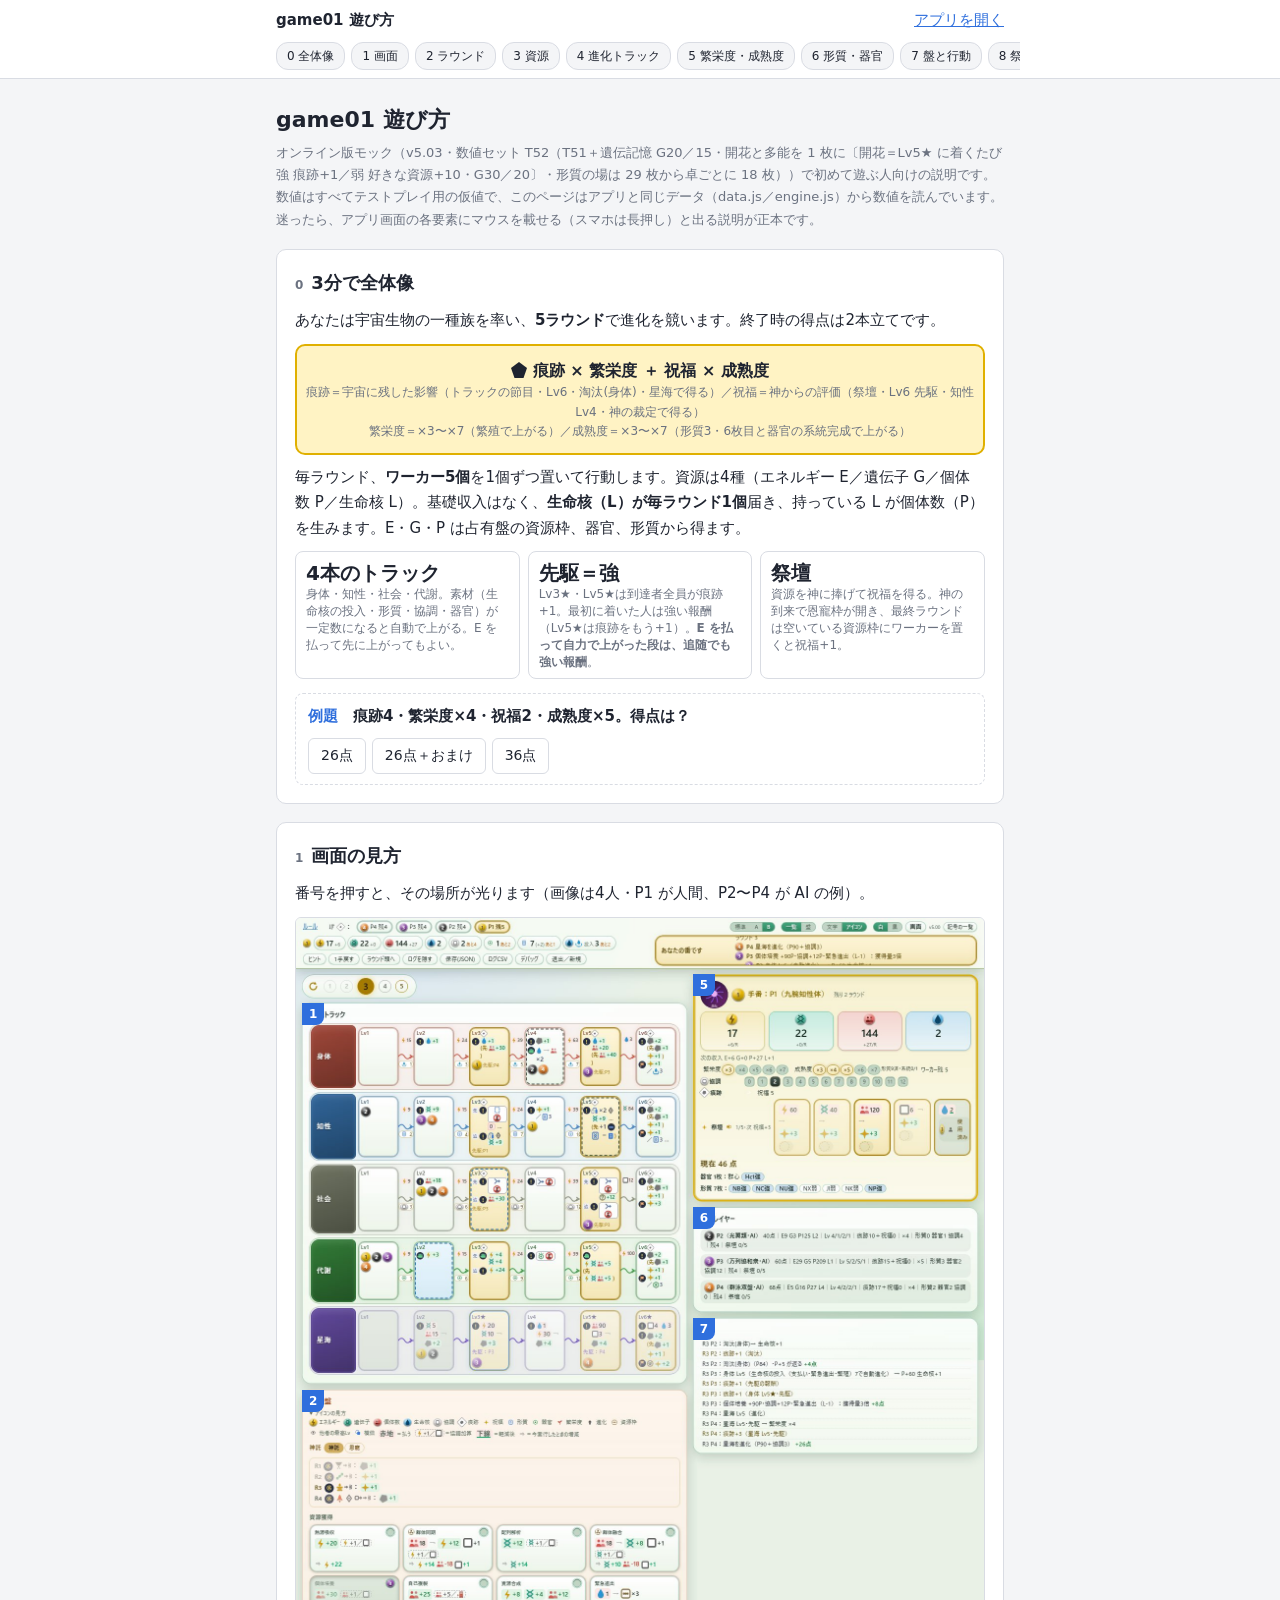
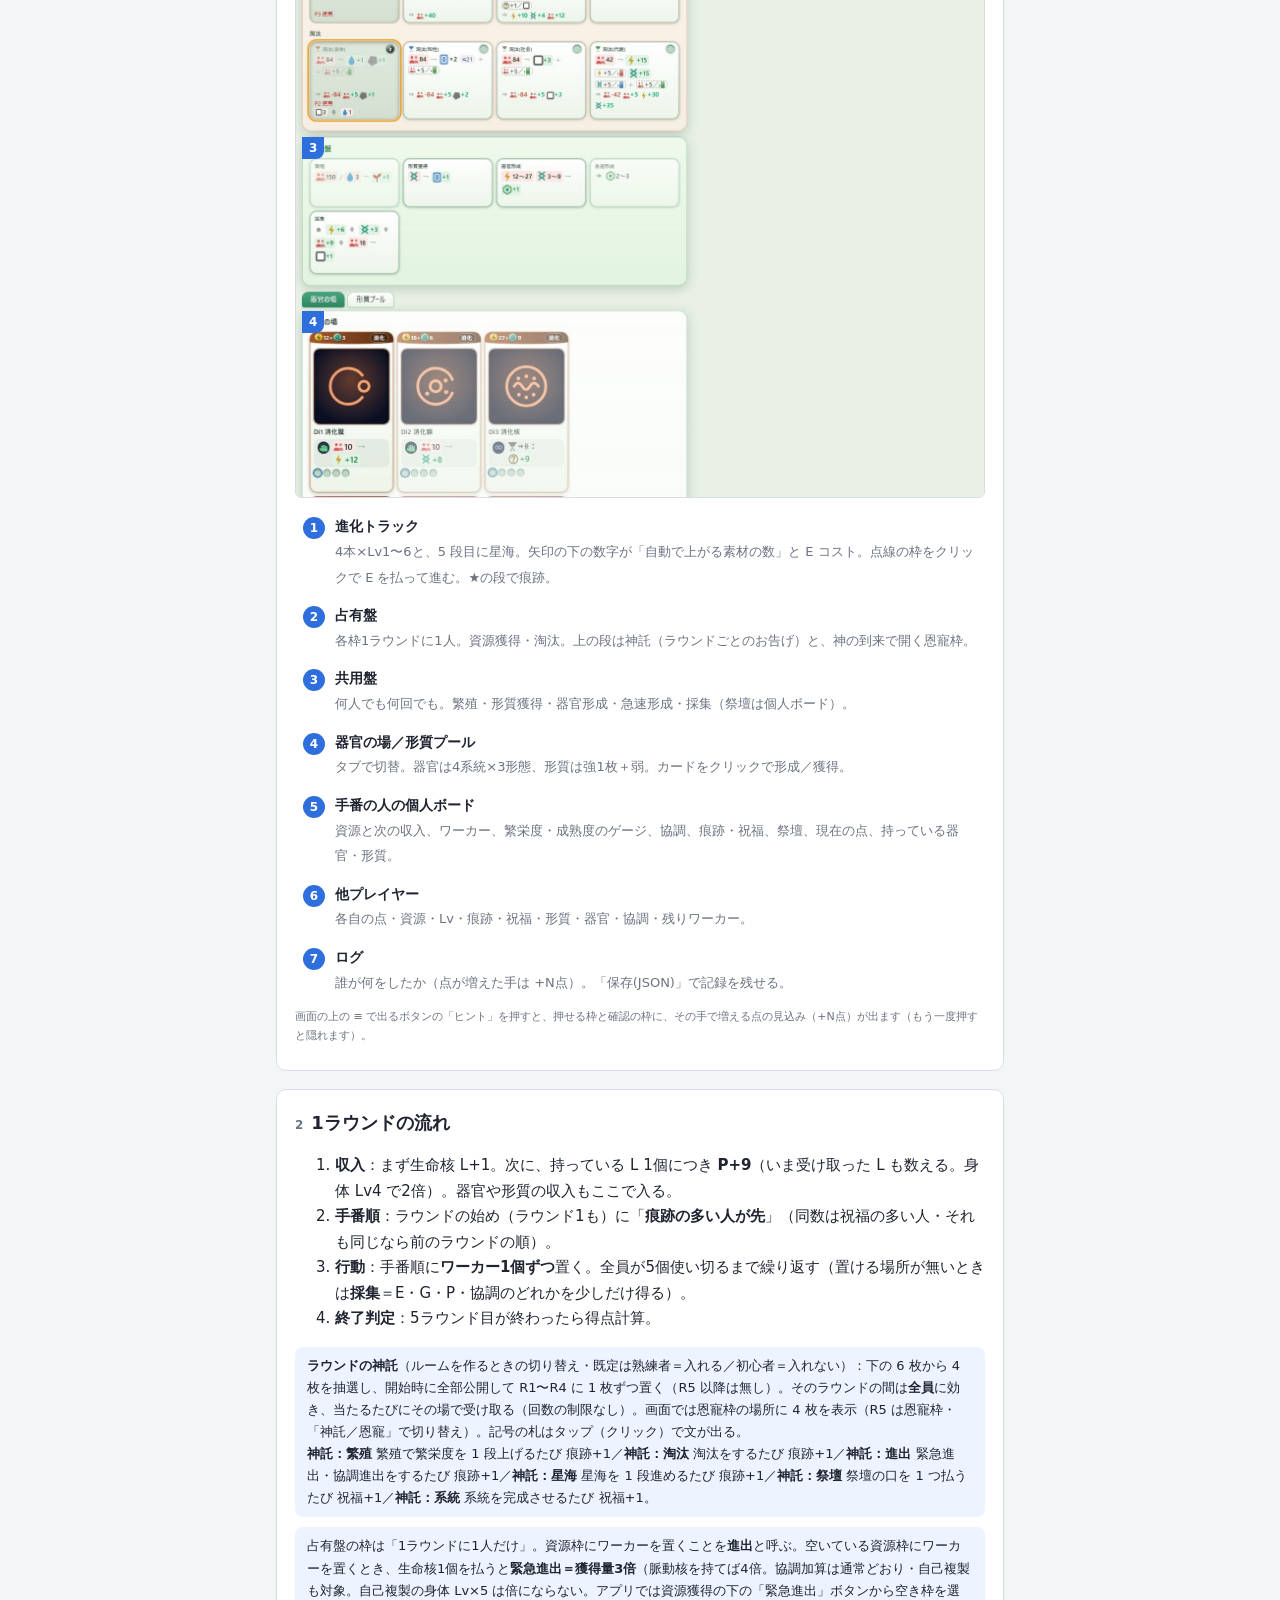
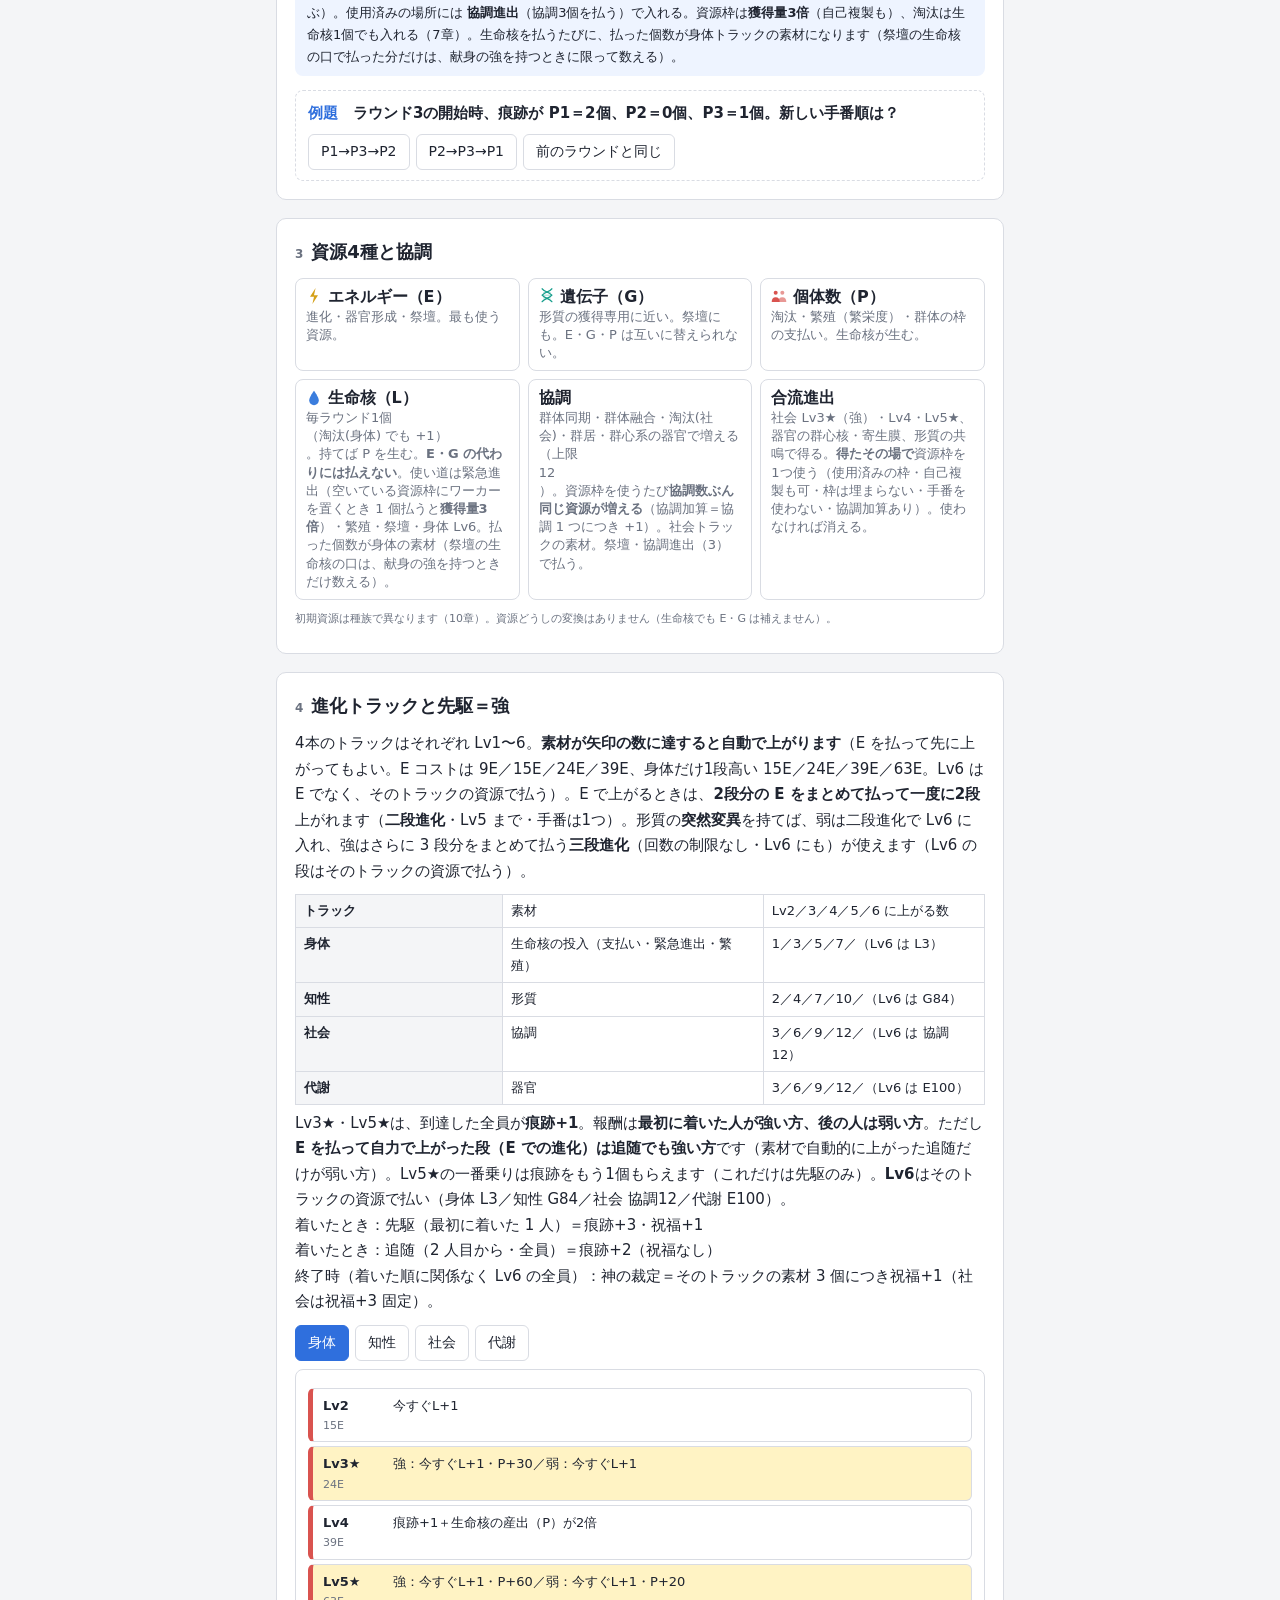
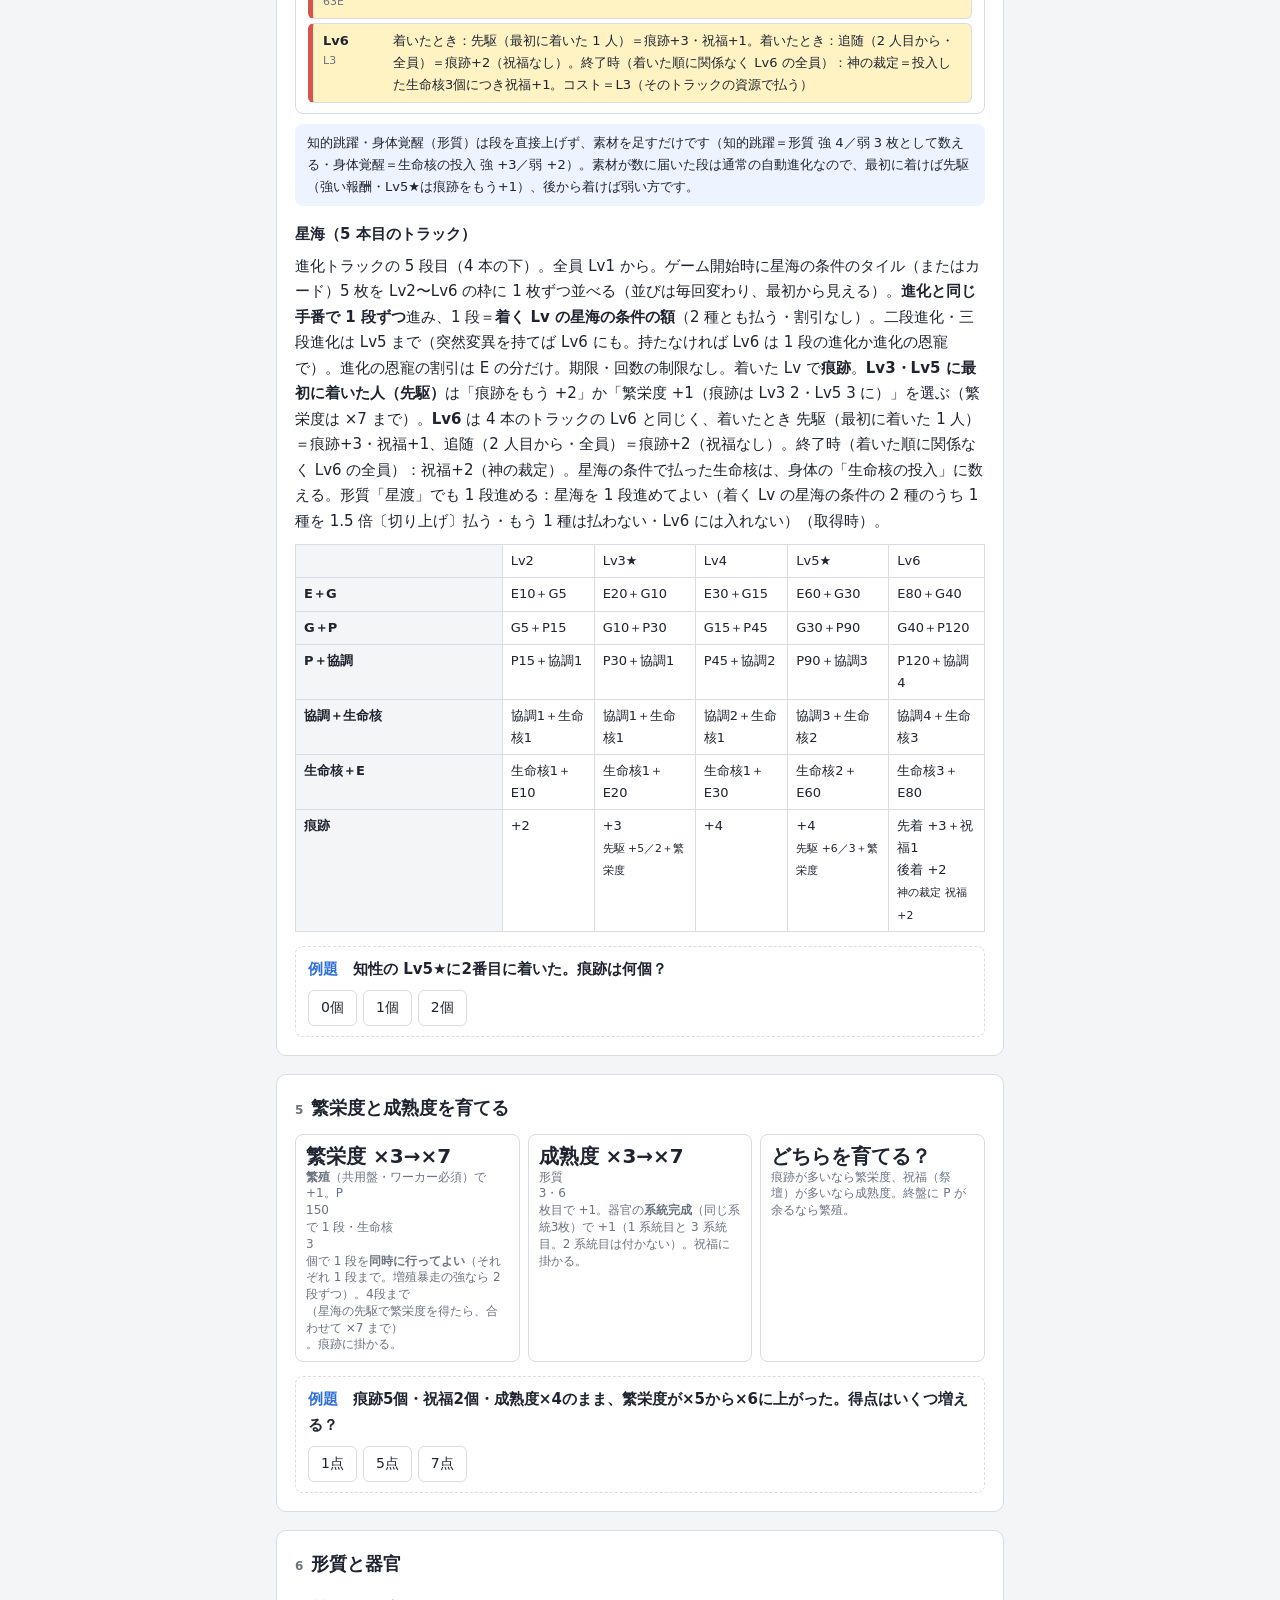
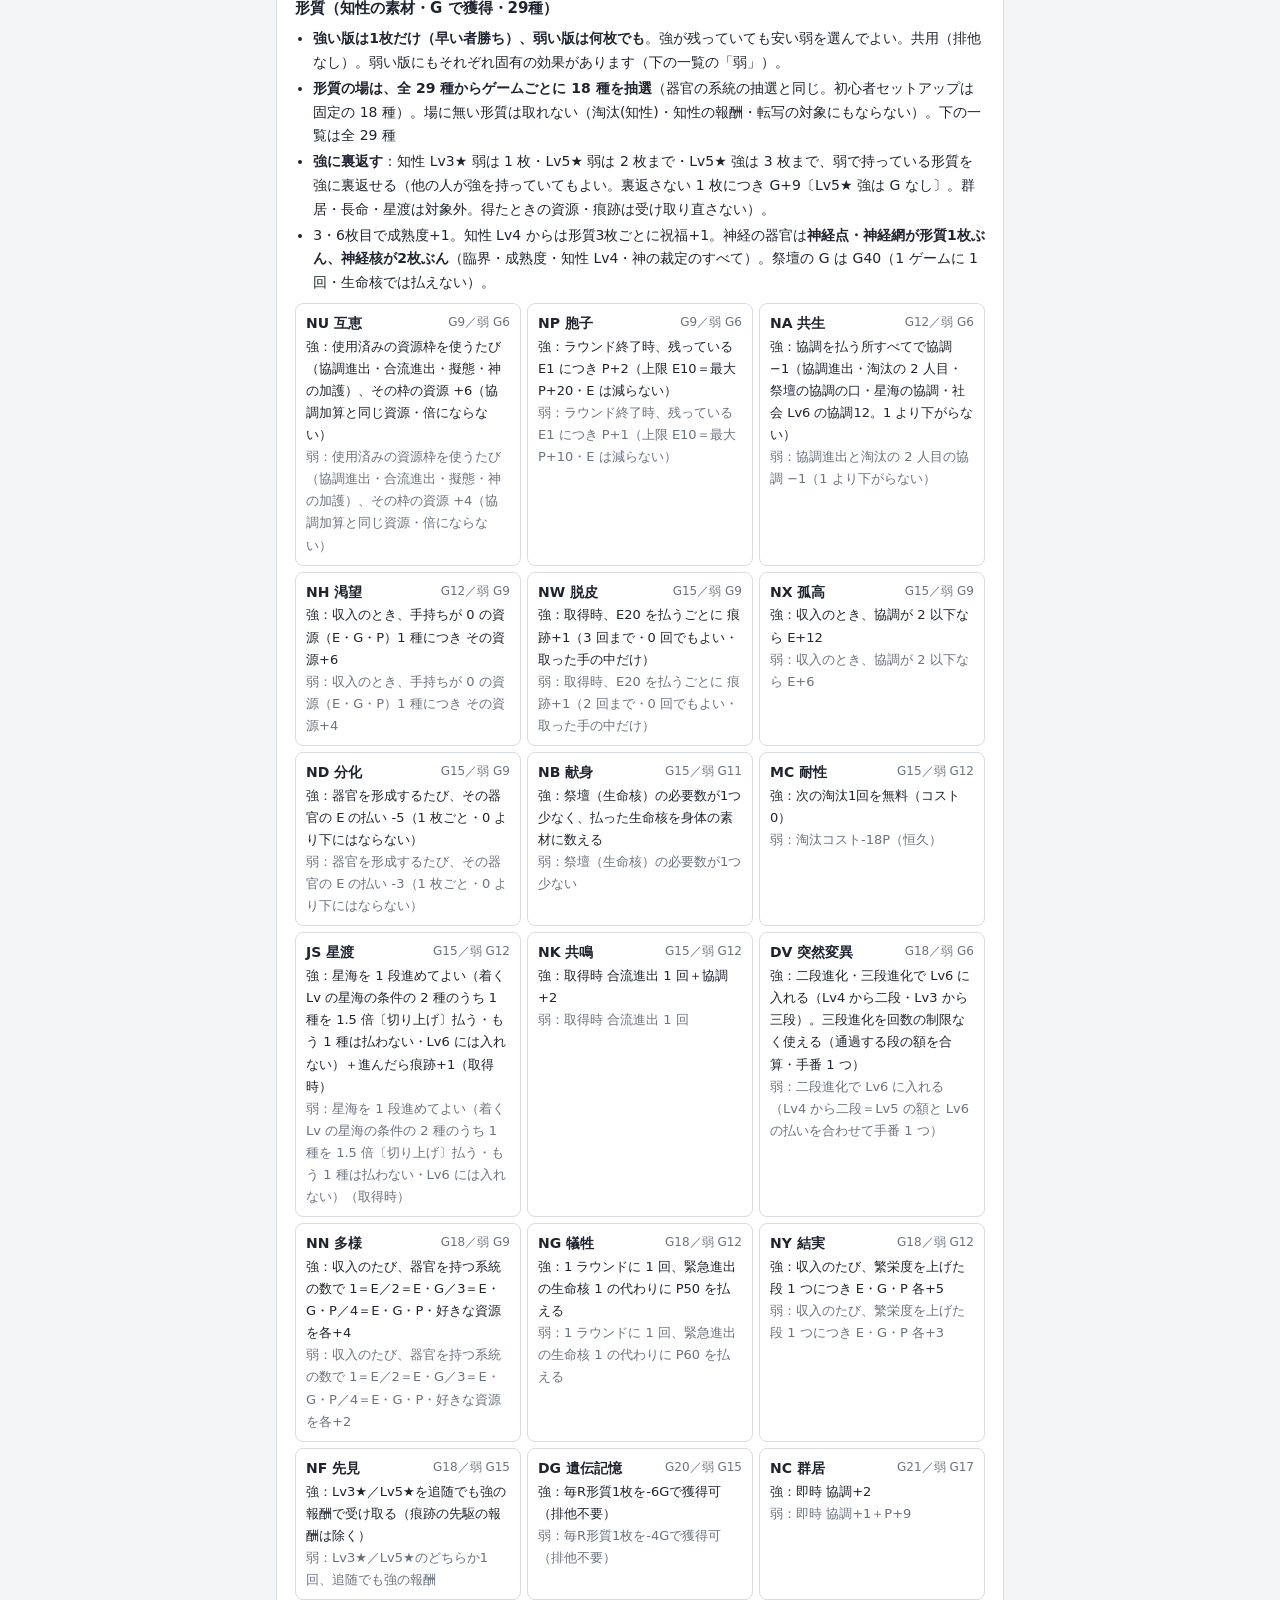
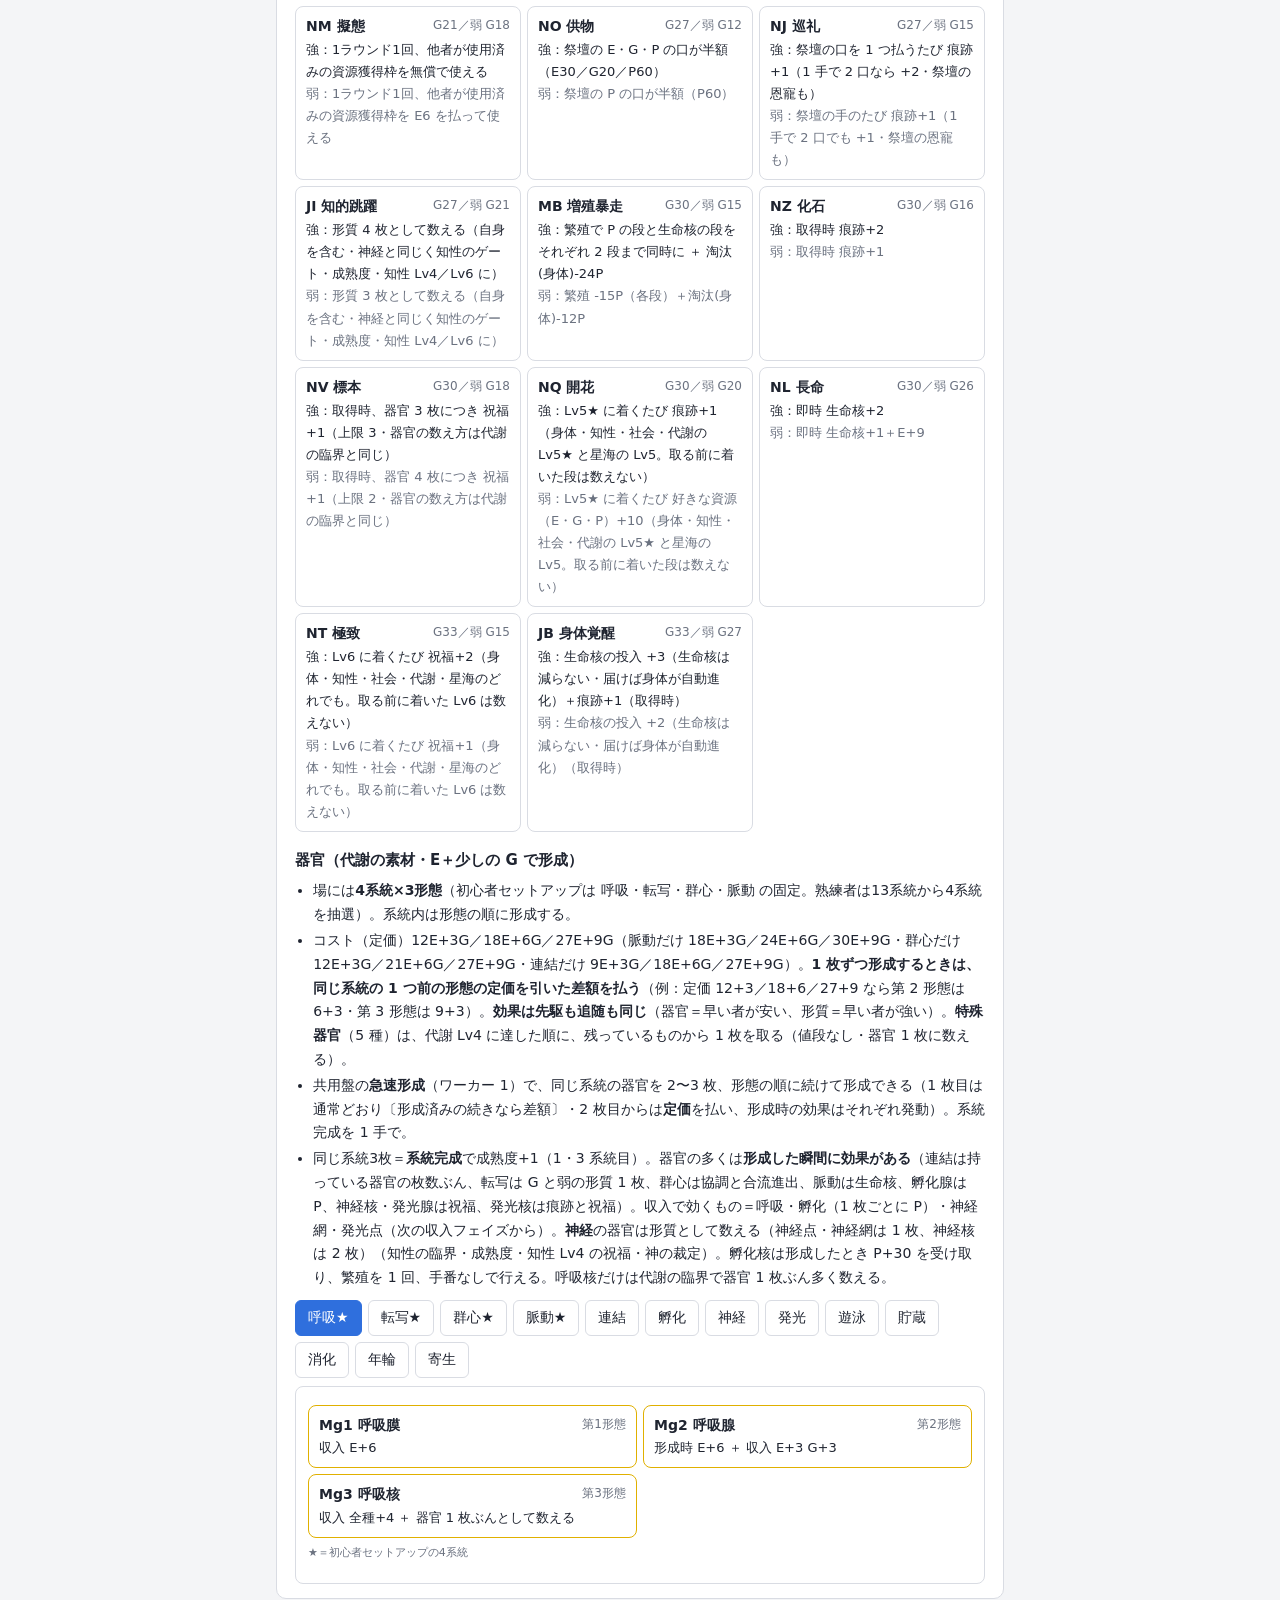
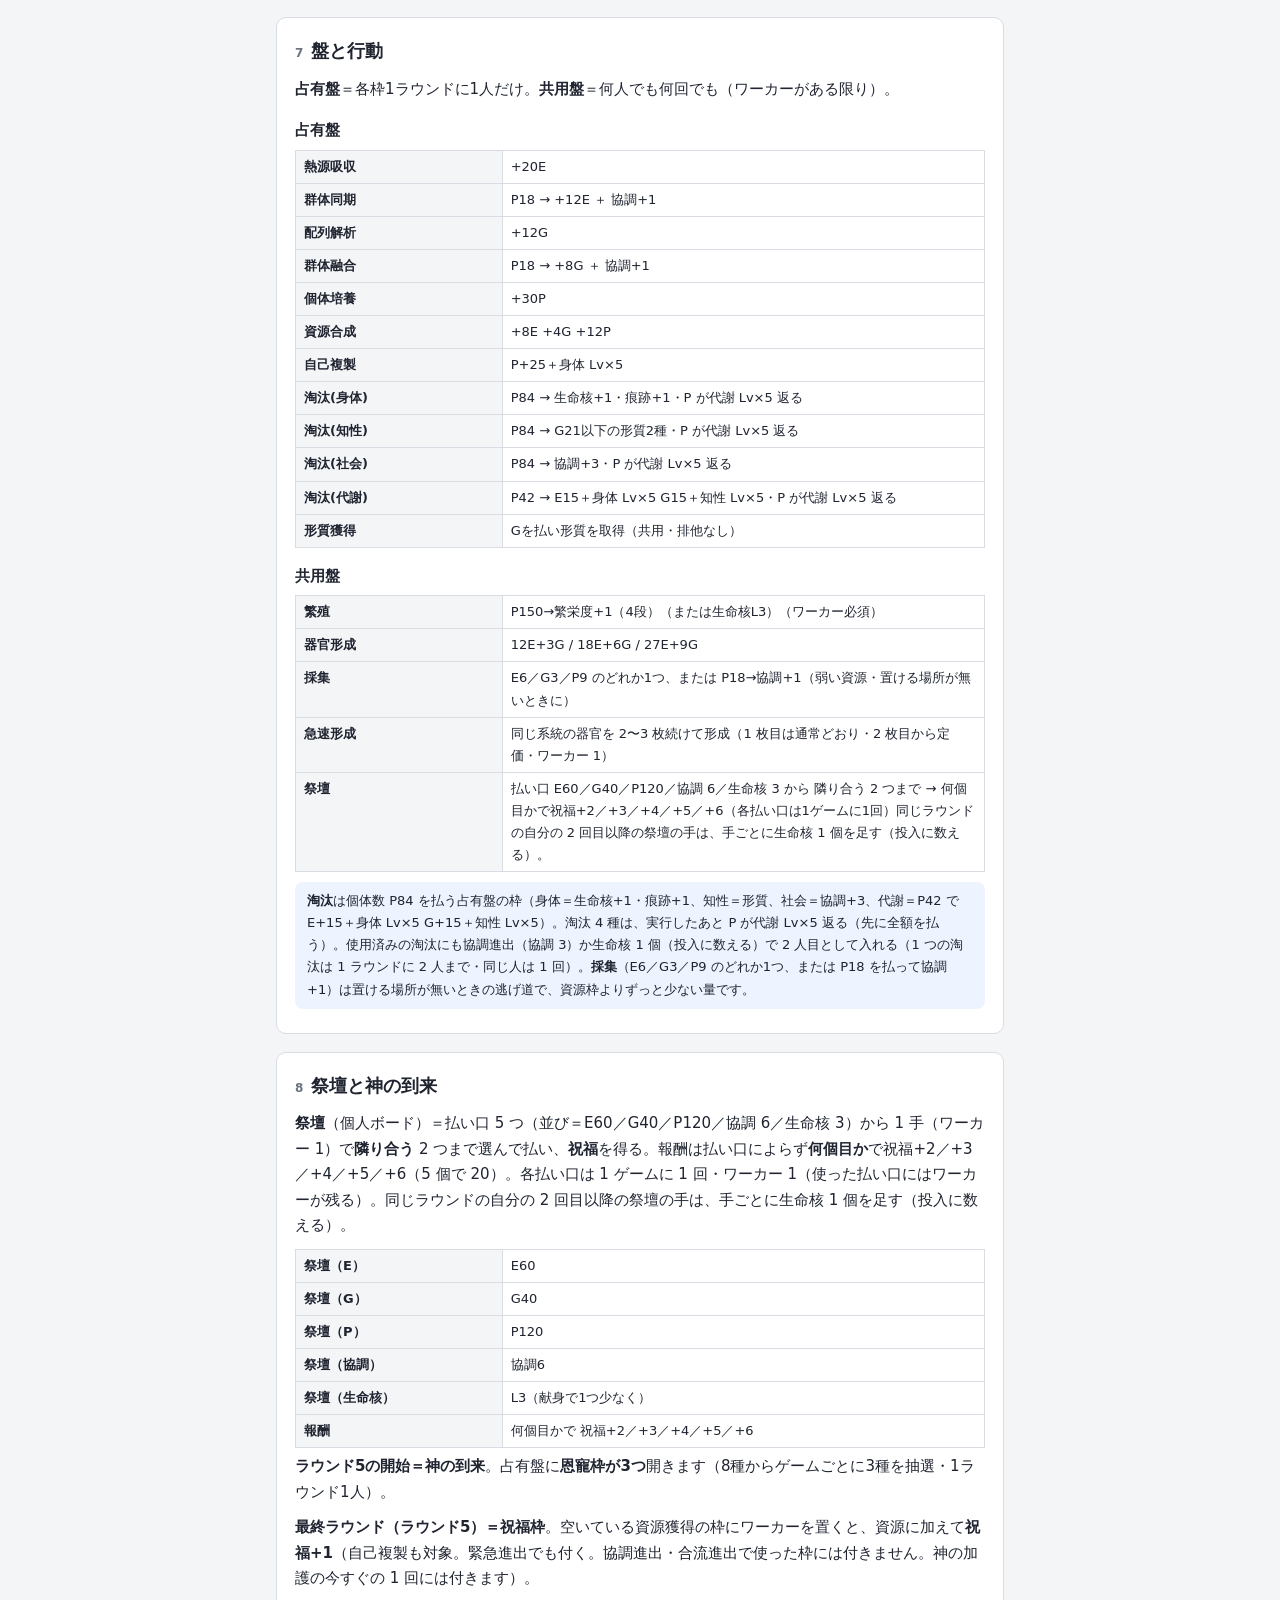
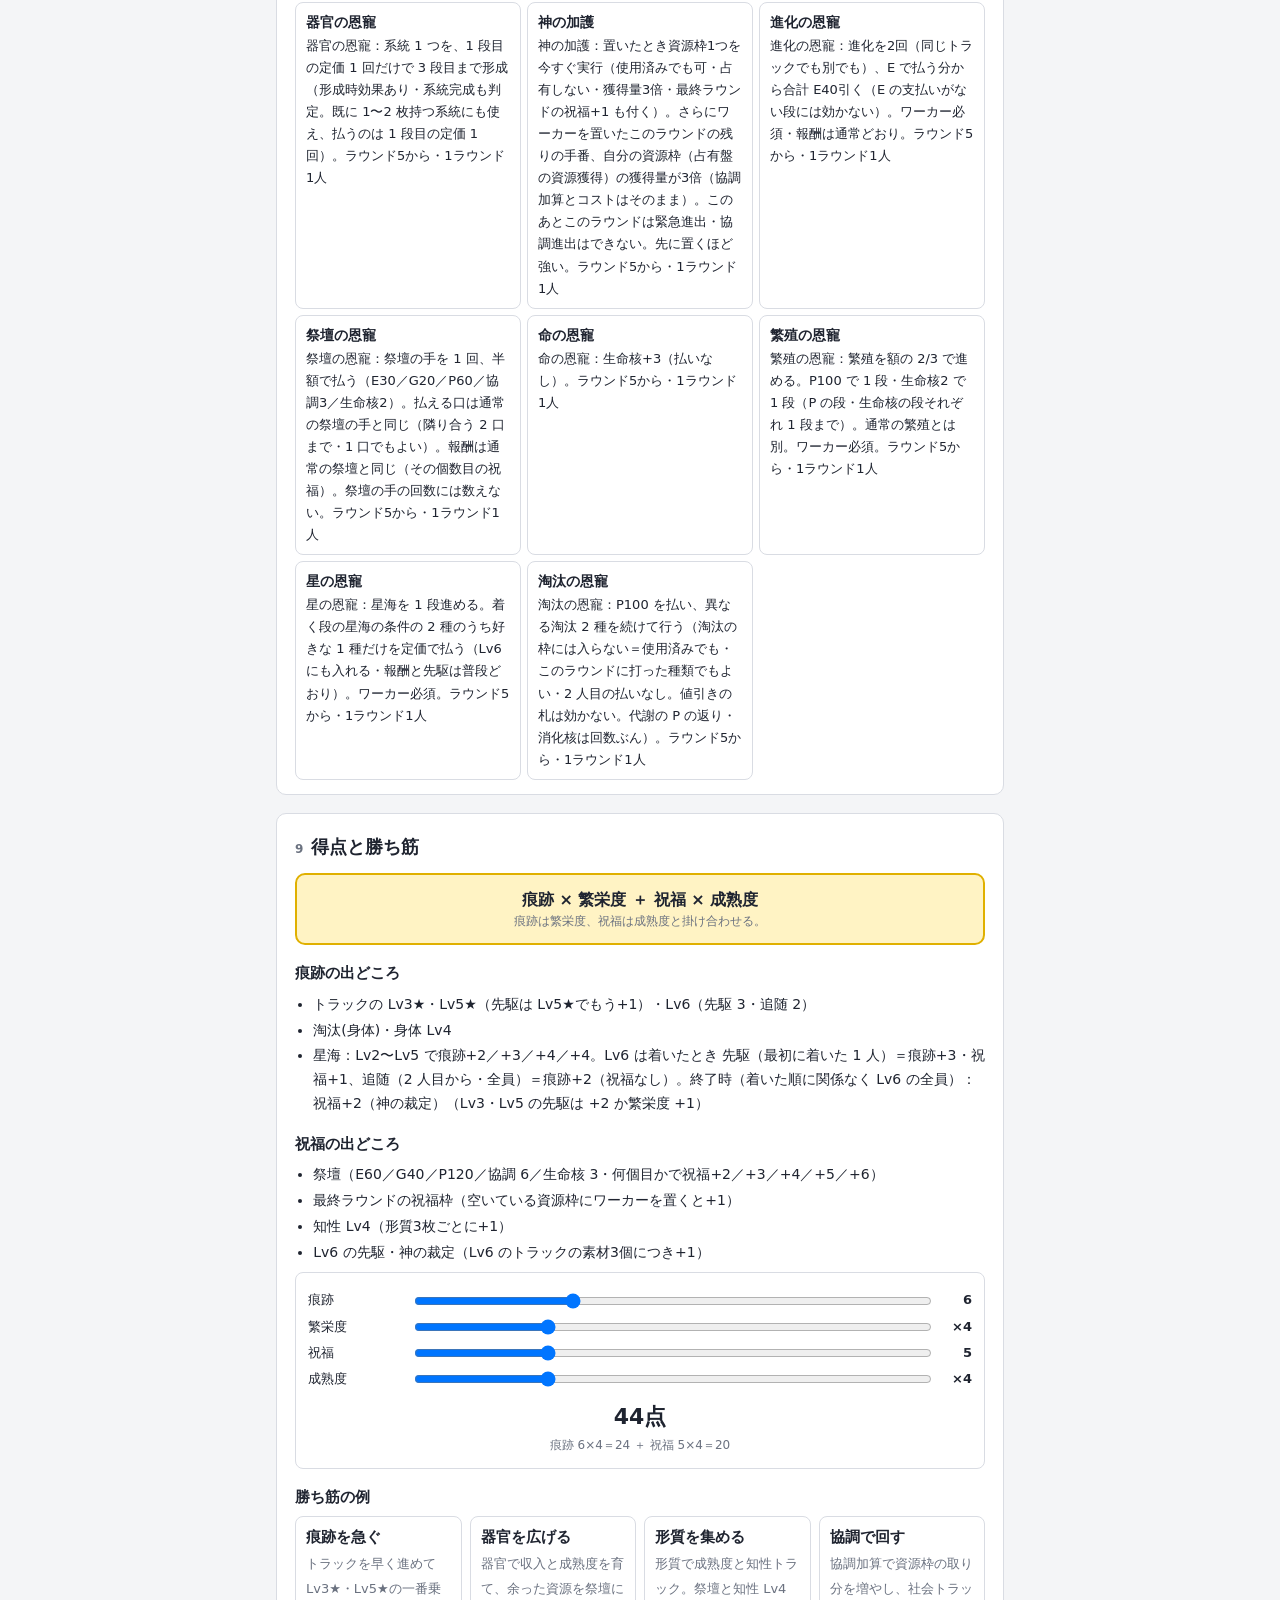
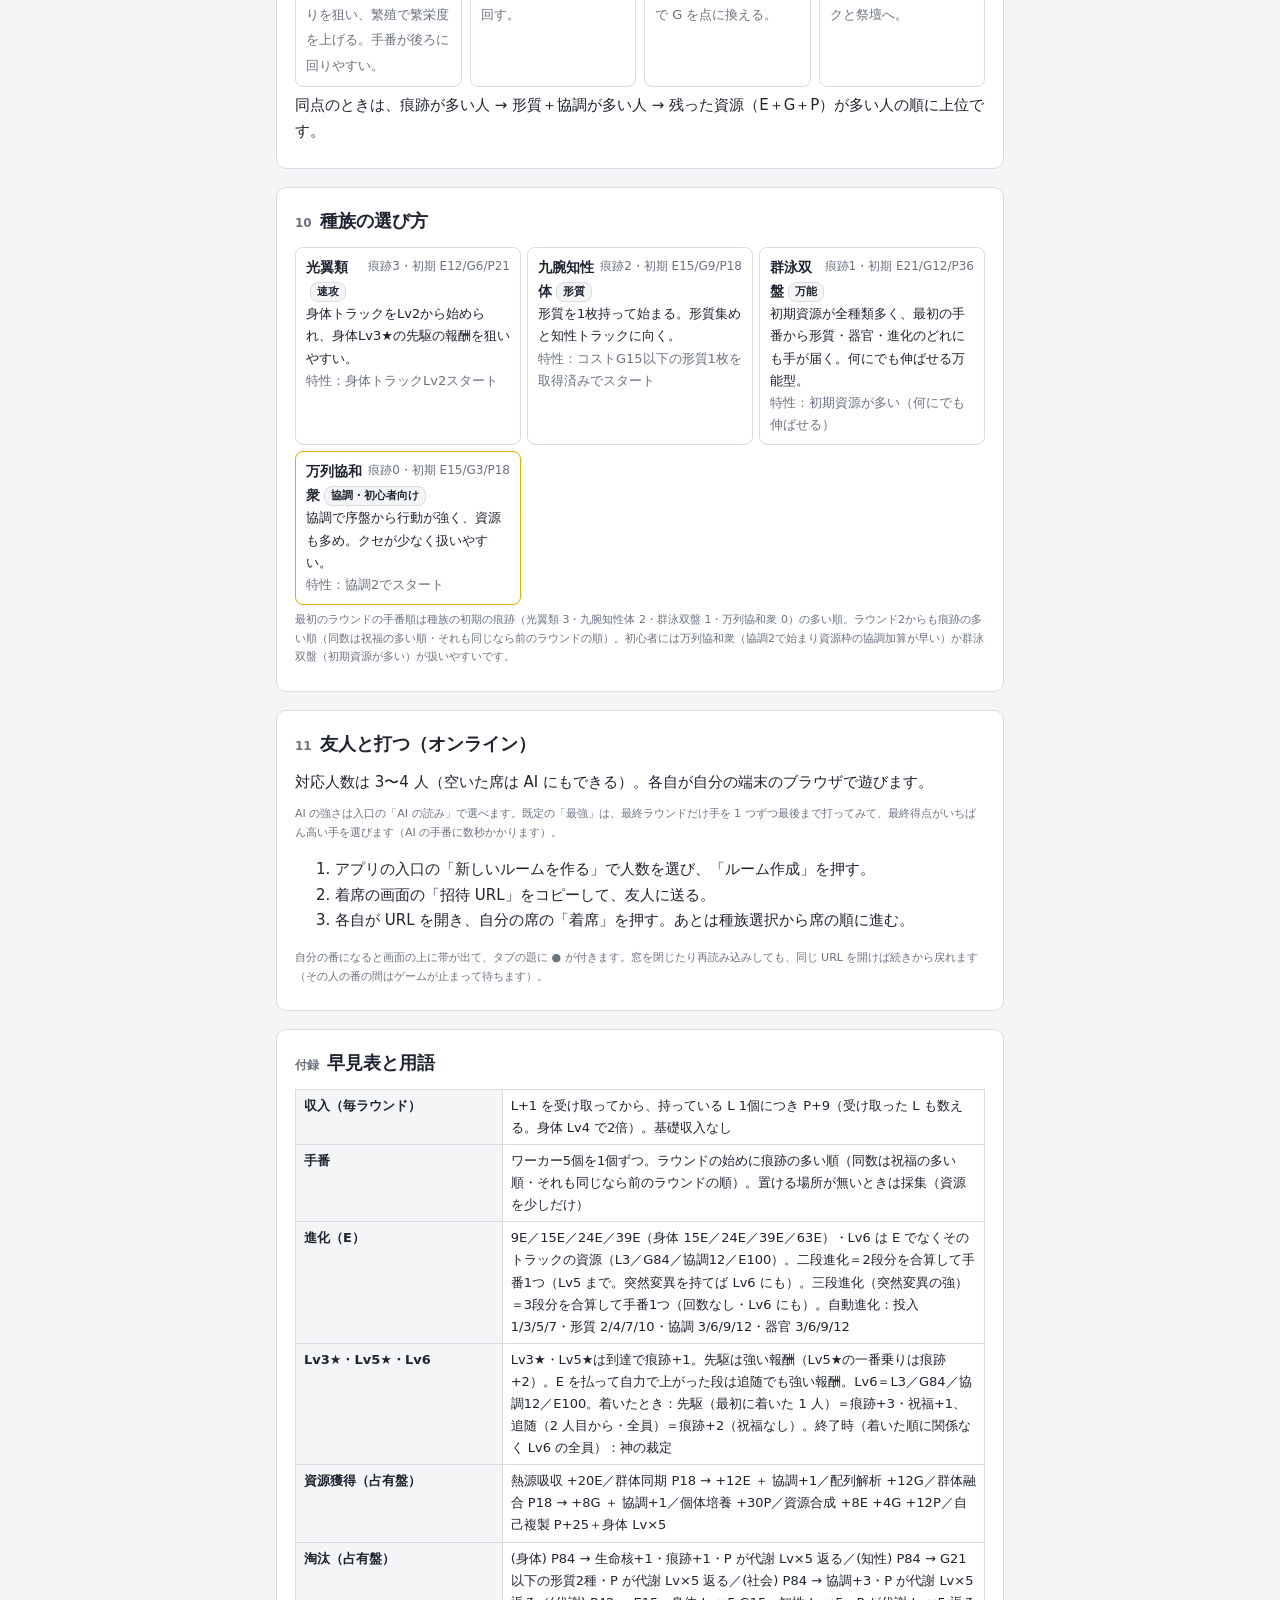
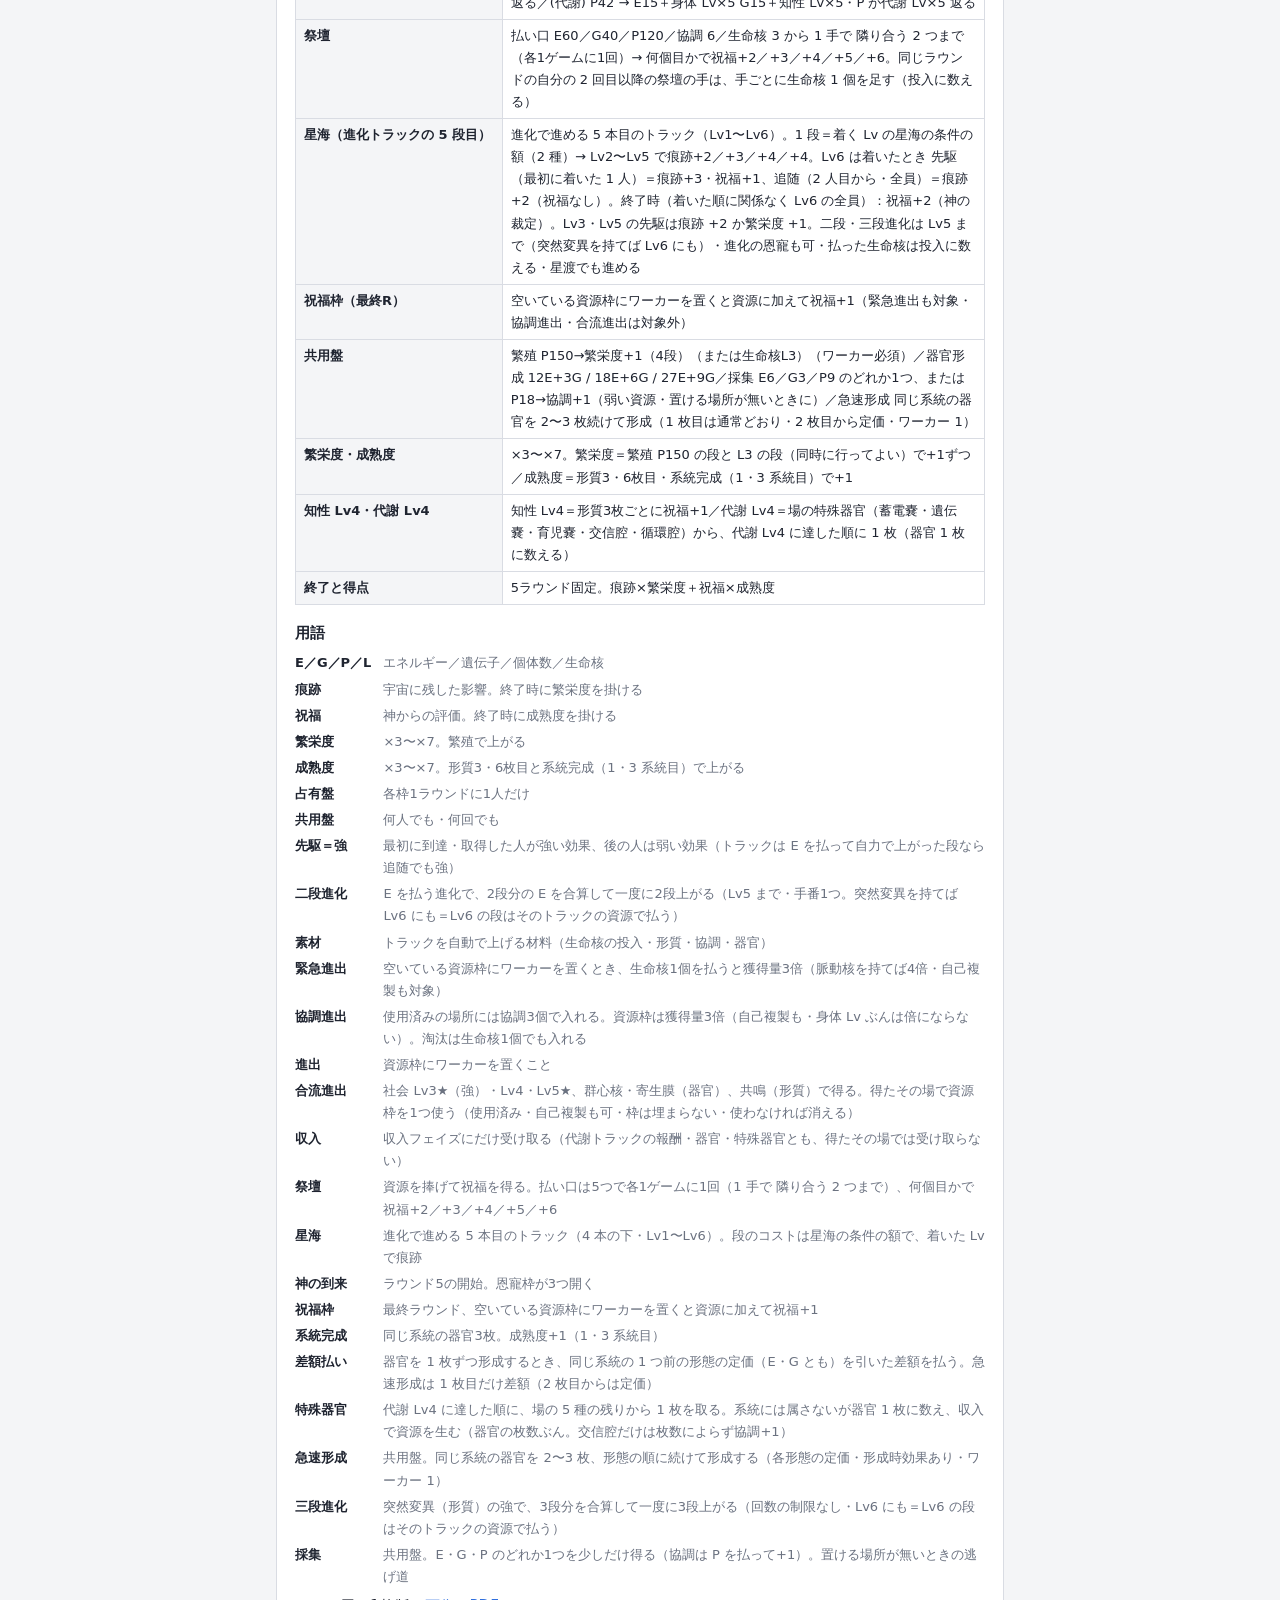
==== guide/index.html @ 1f78d07c "deploy: game01 mock v5.03 (2026-11-26 17:15)" ====
<!DOCTYPE html>
<html lang="ja">
<head>
<meta charset="utf-8">
<meta name="viewport" content="width=device-width, initial-scale=1">
<title>game01 遊び方</title>
<style>
:root {
  --bg:#f4f5f7; --panel:#fff; --line:#d9dce3; --ink:#1f2430; --mute:#6b7280; --accent:#2f6fdd; --hl:#fff3c4; --hlline:#e0b000;
  --e:#d4a017; --g:#169e8c; --p:#d9534f; --l:#3b7ddd;
  --red:#d9534f; --blue:#3b7ddd; --white:#9aa3b2; --green:#3c9d5d;
  --tipbg:#eef4ff; --okbg:#eefbf0; --ngbg:#fdeeee;
}
@media (prefers-color-scheme: dark) {
  :root:not([data-theme="light"]) {
    --bg:#15181e; --panel:#1e222a; --line:#343a46; --ink:#e6e8ec; --mute:#9aa1ad; --accent:#6ea2ff; --hl:#3a3418; --hlline:#c9a227;
    --tipbg:#1d2a40; --okbg:#1b3324; --ngbg:#3a1f1f;
  }
}
:root[data-theme="dark"] {
  --bg:#15181e; --panel:#1e222a; --line:#343a46; --ink:#e6e8ec; --mute:#9aa1ad; --accent:#6ea2ff; --hl:#3a3418; --hlline:#c9a227;
  --tipbg:#1d2a40; --okbg:#1b3324; --ngbg:#3a1f1f;
}
* { box-sizing:border-box; }
body { margin:0; background:var(--bg); color:var(--ink); font:15px/1.7 system-ui, "Segoe UI", "Yu Gothic UI", "Hiragino Sans", sans-serif; }
a { color:var(--accent); }
header { position:sticky; top:0; z-index:5; background:var(--panel); border-bottom:1px solid var(--line); }
header .bar { max-width:760px; margin:0 auto; padding:8px 16px; display:flex; gap:12px; align-items:center; }
header b { font-size:15px; } header .sp { margin-left:auto; }
nav.toc { max-width:760px; margin:0 auto; padding:0 16px 8px; display:flex; gap:6px; overflow-x:auto; scrollbar-width:none; }
nav.toc a { flex:none; text-decoration:none; font-size:12px; padding:3px 10px; border-radius:12px; background:var(--bg); color:var(--ink); border:1px solid var(--line); white-space:nowrap; }
nav.toc a.off { color:var(--mute); border-style:dashed; }
main { max-width:760px; margin:0 auto; padding:16px; }
section { background:var(--panel); border:1px solid var(--line); border-radius:10px; padding:18px 18px 14px; margin-bottom:18px; scroll-margin-top:96px; }
h1 { font-size:22px; margin:6px 0 4px; } .lead { color:var(--mute); margin:0 0 18px; font-size:13px; }
h2 { font-size:18px; margin:0 0 10px; display:flex; align-items:baseline; gap:8px; }
h2 .no { font-size:12px; color:var(--mute); font-weight:600; }
h3 { font-size:15px; margin:16px 0 6px; }
p { margin:6px 0 10px; }
.ico { width:1em; height:1em; vertical-align:-.15em; }
.c-e { color:var(--e); } .c-g { color:var(--g); } .c-p { color:var(--p); } .c-l { color:var(--l); }
.tip { background:var(--tipbg); border-radius:8px; padding:8px 12px; font-size:13px; margin:10px 0; }
.kv { display:grid; grid-template-columns:repeat(3, 1fr); gap:8px; margin:10px 0; }
.kv > div { border:1px solid var(--line); border-radius:8px; padding:8px 10px; }
.kv b { display:block; font-size:20px; line-height:1.3; } .kv span { display:block; font-size:12px; line-height:1.4; color:var(--mute); }
@media (max-width: 480px) { .kv b { font-size:16px; } .kv > div { padding:6px 8px; } section { padding:14px 14px 10px; } }
.formula { text-align:center; font-weight:700; font-size:16px; padding:12px 8px; border:2px solid var(--hlline); background:var(--hl); border-radius:10px; margin:10px 0; line-height:1.6; }
.formula small { display:block; font-weight:400; font-size:12px; color:var(--mute); }
.prov { font-size:11px; color:var(--mute); }
/* 例題 */
.ex { border:1px dashed var(--line); border-radius:8px; padding:10px 12px; margin:14px 0 4px; }
.ex .q { font-weight:600; } .ex .q::before { content:"例題　"; color:var(--accent); }
.choices { display:flex; flex-wrap:wrap; gap:6px; margin:8px 0 0; }
button { font:inherit; font-size:14px; cursor:pointer; border:1px solid var(--line); background:var(--panel); color:var(--ink); border-radius:6px; padding:5px 12px; }
button:disabled { opacity:.4; cursor:default; }
button.on { background:var(--accent); border-color:var(--accent); color:#fff; }
.ans { display:none; margin-top:8px; padding:8px 10px; border-radius:6px; font-size:13px; }
.ans.ok { display:block; background:var(--okbg); } .ans.ng { display:block; background:var(--ngbg); }
/* 画面の見方 */
.shot { position:relative; border:1px solid var(--line); border-radius:6px; overflow:hidden; }
.shot img { display:block; width:100%; height:auto; }
.shot .hs { position:absolute; border:2px solid transparent; border-radius:6px; cursor:pointer; padding:0; background:transparent; }
.shot .hs i { position:absolute; left:-2px; top:-2px; font-style:normal; font-size:12px; font-weight:700; width:22px; height:22px; line-height:22px; text-align:center; border-radius:0 0 8px 0; background:var(--accent); color:#fff; }
.shot .hs.on { border-color:var(--hlline); background:rgba(255, 214, 10, .14); }
.hslist { list-style:none; padding:0; margin:10px 0 0; }
.hslist li { display:flex; gap:10px; padding:7px 8px; border-radius:6px; cursor:pointer; }
.hslist li.on { background:var(--hl); }
.hslist .n { flex:none; width:22px; height:22px; line-height:22px; text-align:center; border-radius:50%; background:var(--accent); color:#fff; font-size:12px; font-weight:700; margin-top:2px; }
.hslist b { display:block; font-size:14px; } .hslist span { font-size:13px; color:var(--mute); }
.hslist li.on span { color:var(--ink); }
/* ラウンドの流れ */
.stepper { border:1px solid var(--line); border-radius:8px; padding:12px; }
.dots { display:flex; gap:4px; margin-bottom:8px; } .dots i { flex:1; height:4px; border-radius:2px; background:var(--line); } .dots i.on { background:var(--accent); }
.st-title { font-weight:700; } .st-body { font-size:14px; min-height:3.4em; }
.rows { margin:10px 0; display:grid; gap:4px; }
.prow { display:grid; grid-template-columns:68px 1fr auto; align-items:center; gap:8px; padding:4px 8px; border-radius:6px; font-size:13px; }
.prow.now { background:var(--hl); outline:2px solid var(--hlline); }
.prow .nm { font-weight:600; } .prow .gm { color:var(--mute); font-size:12px; white-space:nowrap; }
.tok { display:inline-block; width:16px; height:16px; margin-right:3px; border-radius:50%; vertical-align:-3px; }
.tok.w { background:var(--ink); } .tok.at { border:2px solid var(--ink); } .tok.used { opacity:.15; }
.st-nav { display:flex; justify-content:space-between; align-items:center; }
.legend { font-size:12px; color:var(--mute); }
.soon { color:var(--mute); font-size:13px; }
/* タブ */
.tabs { display:flex; gap:6px; flex-wrap:wrap; margin:10px 0 0; }
.tabbody { border:1px solid var(--line); border-radius:8px; padding:10px 12px; margin-top:8px; font-size:14px; }
.tabbody h4 { margin:2px 0 2px; font-size:13px; color:var(--mute); } .tabbody ul { margin:2px 0 8px; padding-left:1.3em; }
/* トラック */
.lanev { margin-top:8px; display:grid; gap:4px; }
.lanev .nd { display:grid; grid-template-columns:62px 1fr; gap:8px; border:1px solid var(--line); border-left-width:5px; border-radius:6px; padding:6px 10px; font-size:13px; }
.lanev .nd.star { background:var(--hl); }
.lanev .nd b { font-size:13px; } .lanev .nd small { display:block; color:var(--mute); font-size:11px; }
.lanev .rs { display:block; } .lanev .rw { display:block; color:var(--mute); }
.race { border:1px solid var(--line); border-radius:8px; padding:10px 12px; margin:10px 0; }
.race-h { font-size:13px; color:var(--mute); }
.race-out { margin-top:8px; font-size:13px; display:grid; gap:4px; }
.race-out div { padding:4px 8px; border-radius:6px; background:var(--bg); }
.race-out div.first { background:var(--okbg); }
/* 倍率 */
.coef { border:1px solid var(--line); border-radius:8px; padding:12px; text-align:center; }
.coef-toks { display:flex; justify-content:center; gap:10px; }
.coef-toks span { display:flex; flex-direction:column; align-items:center; font-size:11px; color:var(--mute); }
.coef-toks i { width:30px; height:30px; border-radius:50%; display:block; margin-bottom:2px; }
.coef-toks i.W { background:var(--ink); } .coef-toks i.AT { border:3px solid var(--ink); } .coef-toks i.S { background:var(--hlline); box-shadow:0 0 0 3px var(--ink); }
.coef-x { font-size:28px; font-weight:800; margin:6px 0; }
.coef .choices { justify-content:center; }
.coef-msg { font-size:13px; color:var(--mute); min-height:1.6em; margin-top:6px; }
.kv3 span { font-size:13px; } .kv3 b { font-size:16px; }
@media (max-width: 480px) { .kv3 { grid-template-columns:1fr; } }
ul.pts { margin:4px 0 8px; padding-left:1.3em; font-size:14px; } ul.pts li { margin:2px 0; }
.clist { display:grid; grid-template-columns:repeat(auto-fill, minmax(220px, 1fr)); gap:6px; margin-top:8px; }
.clist .cd { border:1px solid var(--line); border-radius:8px; padding:8px 10px; font-size:13px; }
.clist .cd b { display:block; font-size:14px; } .clist .cd .c { float:right; font-size:12px; color:var(--mute); }
.clist .cd .s { display:block; } .clist .cd .w { display:block; color:var(--mute); }
.clist .cd.beg { border-color:var(--hlline); }
.clist .tag { display:inline-block; font-size:11px; padding:0 6px; border-radius:8px; background:var(--bg); border:1px solid var(--line); margin-left:4px; vertical-align:1px; }
.calc { border:1px solid var(--line); border-radius:8px; padding:12px; }
.calc label { display:grid; grid-template-columns:96px 1fr 34px; align-items:center; gap:8px; font-size:13px; margin:4px 0; }
.calc input[type=range] { width:100%; } .calc output { text-align:right; font-weight:700; }
.calc .tot { font-size:22px; font-weight:800; text-align:center; margin-top:8px; } .calc .bd { text-align:center; font-size:12px; color:var(--mute); }
.routes { display:grid; grid-template-columns:repeat(auto-fit, minmax(160px, 1fr)); gap:8px; }
.routes > div { border:1px solid var(--line); border-radius:8px; padding:8px 10px; } .routes b { display:block; } .routes span { font-size:13px; color:var(--mute); }
table.qt { border-collapse:collapse; width:100%; font-size:13px; }
table.qt th, table.qt td { border:1px solid var(--line); padding:5px 8px; text-align:left; vertical-align:top; } table.qt th { width:30%; background:var(--bg); font-weight:600; }
dl.gl { display:grid; grid-template-columns:max-content 1fr; gap:4px 12px; font-size:13px; margin:0; }
dl.gl dt { font-weight:700; } dl.gl dd { margin:0; color:var(--mute); }
@media (max-width: 480px) { dl.gl { grid-template-columns:1fr; } dl.gl dd { margin-bottom:6px; } }
footer { max-width:760px; margin:0 auto; padding:0 16px 32px; font-size:12px; color:var(--mute); }
</style>
</head>
<body>
<header>
  <div class="bar"><b>game01 遊び方</b><a class="sp" href="../app/">アプリを開く</a></div>
  <nav class="toc">
    <a href="#c0">0 全体像</a><a href="#c1">1 画面</a><a href="#c2">2 ラウンド</a><a href="#c3">3 資源</a><a href="#c4">4 進化トラック</a><a href="#c5">5 繁栄度・成熟度</a><a href="#c6">6 形質・器官</a><a href="#c7">7 盤と行動</a><a href="#c8" id="k-c8n">8 祭壇と神の到来</a><a href="#c9">9 得点</a><a href="#c10">10 種族</a><a href="#fr">11 友人と打つ</a><a href="#ax">付録</a><a href="symbols.html">記号一覧</a><a href="#nt">付記</a>
  </nav>
</header>

<main>
<h1>game01 遊び方</h1>
<p class="lead">オンライン版モック（<span id="k-ver"></span>・数値セット <span id="k-rules"></span>）で初めて遊ぶ人向けの説明です。数値はすべてテストプレイ用の仮値で、このページはアプリと同じデータ（data.js／engine.js）から数値を読んでいます。迷ったら、アプリ画面の各要素にマウスを載せる（スマホは長押し）と出る説明が正本です。</p>

<section id="c0">
<h2><span class="no">0</span>3分で全体像</h2>
<p>あなたは宇宙生物の一種族を率い、<strong id="k-rounds"></strong>で進化を競います。終了時の得点は2本立てです。</p>
<div class="formula">
  <svg class="ico"><use href="#ico-gem"/></svg> 痕跡 × 繁栄度 ＋ 祝福 × 成熟度
  <small>痕跡＝宇宙に残した影響（トラックの節目・Lv6・淘汰(身体)<span id="k-star0"></span>で得る）／祝福＝神からの評価（祭壇・Lv6 先駆・知性 Lv4・神の裁定で得る）<br>繁栄度＝×3〜×7（繁殖で上がる）／成熟度＝×3〜×7（形質3・6枚目と器官の系統完成で上がる）</small>
</div>
<p>毎ラウンド、<strong>ワーカー5個</strong>を1個ずつ置いて行動します。資源は4種（<span id="k-res"></span>）。基礎収入はなく、<strong>生命核（L）が毎ラウンド1個</strong>届き、持っている L が個体数（P）を生みます。E・G・P は占有盤の資源枠、器官、形質から得ます。</p>
<div class="kv">
  <div><b>4本のトラック</b><span>身体・知性・社会・代謝。素材（生命核の投入・形質・協調・器官）が一定数になると自動で上がる。E を払って先に上がってもよい。</span></div>
  <div><b>先駆＝強</b><span>Lv3★・Lv5★は到達者全員が痕跡+1。最初に着いた人は強い報酬（Lv5★は痕跡をもう+1）。<strong>E を払って自力で上がった段は、追随でも強い報酬</strong>。</span></div>
  <div><b>祭壇</b><span>資源を神に捧げて祝福を得る。神の到来で恩寵枠が開き、最終ラウンドは空いている資源枠にワーカーを置くと祝福+1。</span></div>
</div>
<div class="ex"><div class="q">痕跡4・繁栄度×4・祝福2・成熟度×5。得点は？</div>
  <div class="choices"><button data-ex="score" data-v="0">26点</button><button data-ex="score" data-v="1">26点＋おまけ</button><button data-ex="score" data-v="2">36点</button></div><div class="ans" id="ans-score"></div></div>
</section>

<section id="c1">
<h2><span class="no">1</span>画面の見方</h2>
<p>番号を押すと、その場所が光ります（画像は4人・P1 が人間、P2〜P4 が AI の例）。</p>
<div class="shot"><img src="img/app_overview.jpg" alt="アプリ画面"><div id="hs"></div></div>
<ul class="hslist" id="hslist"></ul>
<p class="prov">画面の上の ≡ で出るボタンの「ヒント」を押すと、押せる枠と確認の枠に、その手で増える点の見込み（+N点）が出ます（もう一度押すと隠れます）。</p>
</section>

<section id="c2">
<h2><span class="no">2</span>1ラウンドの流れ</h2>
<ol class="pts">
  <li><strong>収入</strong>：まず生命核 L+1。次に、持っている L 1個につき <strong>P+<span id="k-yield"></span></strong>（いま受け取った L も数える。身体 Lv4 で2倍）。器官や形質の収入もここで入る。</li>
  <li id="k-order1"><strong>手番順</strong>：ラウンド2からは「<strong>痕跡の少ない人が先</strong>」（同数なら前のラウンドの順）。先行している人ほど後手に回る。</li>
  <li><strong>行動</strong>：手番順に<strong>ワーカー1個ずつ</strong>置く。全員が5個使い切るまで繰り返す（置ける場所が無いときは<strong>採集</strong>＝E・G・P・協調のどれかを少しだけ得る）。</li>
  <li><strong>終了判定</strong>：<span id="k-rounds2"></span>ラウンド目が終わったら得点計算。</li>
</ol>
<div class="tip" id="k-oracle" hidden></div>
<div class="tip">占有盤の枠は「1ラウンドに1人だけ」。資源枠にワーカーを置くことを<strong>進出</strong>と呼ぶ。空いている資源枠にワーカーを置くとき、生命核1個を払うと<strong>緊急進出＝獲得量3倍</strong>（脈動核を持てば4倍。協調加算は通常どおり・<span id="k-pbl">自己複製は対象外</span>。アプリでは資源獲得の下の「緊急進出」ボタンから空き枠を選ぶ）。使用済みの場所には <strong>協調進出</strong>（協調3個を払う）で入れる。資源枠は<strong>獲得量<span id="k-cbm">2</span>倍</strong><span id="k-pbc"></span>、淘汰は生命核1個でも入れる（7章）。生命核を払うたびに、払った個数が身体トラックの素材になります（祭壇の生命核の口で払った分だけは、献身の強を持つときに限って数える）。</div>
<div class="ex"><div class="q">ラウンド3の開始時、痕跡が P1＝2個、P2＝0個、P3＝1個。新しい手番順は？</div>
  <div class="choices"><button data-ex="order" data-v="0">P1→P3→P2</button><button data-ex="order" data-v="1">P2→P3→P1</button><button data-ex="order" data-v="2">前のラウンドと同じ</button></div><div class="ans" id="ans-order"></div></div>
</section>

<section id="c3">
<h2><span class="no">3</span>資源4種と協調</h2>
<div class="kv kv3">
  <div><b><svg class="ico c-e"><use href="#ico-e"/></svg> エネルギー（E）</b><span>進化・器官形成・祭壇。最も使う資源。</span></div>
  <div><b><svg class="ico c-g"><use href="#ico-g"/></svg> 遺伝子（G）</b><span>形質の獲得専用に近い。祭壇にも。E・G・P は互いに替えられない。</span></div>
  <div><b><svg class="ico c-p"><use href="#ico-pop"/></svg> 個体数（P）</b><span>淘汰・繁殖（繁栄度）・群体の枠の支払い。生命核が生む。</span></div>
  <div><b><svg class="ico c-l"><use href="#ico-life"/></svg> 生命核（L）</b><span>毎ラウンド1個<span id="k-lmb"></span>。持てば P を生む。<strong>E・G の代わりには払えない</strong>。使い道は緊急進出（空いている資源枠にワーカーを置くとき 1 個払うと<strong>獲得量3倍</strong>）・繁殖・祭壇・身体 Lv6。払った個数が身体の素材（祭壇の生命核の口は、献身の強を持つときだけ数える）。</span></div>
  <div><b>協調</b><span>群体同期・群体融合・淘汰(社会)・群居・群心系の器官で増える（上限 <span id="k-coopmax"></span>）。資源枠を使うたび<strong>協調数ぶん同じ資源が増える</strong>（協調加算＝協調 1 つにつき +1）。社会トラックの素材。祭壇・協調進出（3）で払う。</span></div>
  <div><b>合流進出</b><span>社会 Lv3★（強）・Lv4・Lv5★、器官の群心核・寄生膜、形質の共鳴で得る。<strong>得たその場で</strong>資源枠を1つ使う（使用済みの枠・自己複製も可・枠は埋まらない・手番を使わない・協調加算あり）。使わなければ消える。</span></div>
</div>
<p class="prov">初期資源は種族で異なります（10章）。資源どうしの変換はありません（生命核でも E・G は補えません）。</p>
</section>

<section id="c4">
<h2><span class="no">4</span>進化トラックと先駆＝強</h2>
<p>4本のトラックはそれぞれ Lv1〜6。<strong>素材が矢印の数に達すると自動で上がります</strong>（E を払って先に上がってもよい。E コストは <span id="k-step"></span>、身体だけ1段高い <span id="k-bstep"></span><span id="k-lv6e">。Lv6 は E でなく、そのトラックの資源で払う</span>）。E で上がるときは、<strong>2段分の E をまとめて払って一度に2段</strong>上がれます（<strong>二段進化</strong>・Lv5 まで・手番は1つ）。<span id="k-dv"></span></p>
<table class="qt" id="gates"></table>
<p>Lv3★・Lv5★は、到達した全員が<strong>痕跡+1</strong>。報酬は<strong>最初に着いた人が強い方、後の人は弱い方</strong>。ただし<strong>E を払って自力で上がった段（E での進化<span id="k-leapE">・知的跳躍・身体覚醒</span>）は追随でも強い方</strong>です（素材で自動的に上がった追随だけが弱い方）。Lv5★の一番乗りは痕跡をもう1個もらえます（これだけは先駆のみ）。<strong>Lv6</strong>はそのトラックの資源で払い（<span id="k-lv6"></span>）。<br>着いたとき：先駆（最初に着いた 1 人）＝痕跡+3・祝福+1<br>着いたとき：追随（2 人目から・全員）＝痕跡+2（祝福なし）<br>終了時（着いた順に関係なく Lv6 の全員）：神の裁定＝そのトラックの素材 3 個につき祝福+1（社会は祝福+3 固定）。</p>
<div class="tabs" id="tr-tabs"></div><div class="tabbody" id="tr-body"></div>
<div class="tip" id="k-jump">知的跳躍・身体覚醒（形質）は段を直接上げず、素材を足すだけです（知的跳躍＝形質 <span id="k-ji">強 4／弱 3</span> 枚として数える・身体覚醒＝生命核の投入 <span id="k-jb">強 +3／弱 +2</span>）。素材が数に届いた段は通常の自動進化なので、最初に着けば先駆（強い報酬・Lv5★は痕跡をもう+1）、後から着けば弱い方です。</div>
<h3 id="k-starh" hidden></h3>
<p id="k-starp" hidden></p>
<table class="qt" id="star" hidden></table>
<div class="ex"><div class="q">知性の Lv5★に2番目に着いた。痕跡は何個？</div>
  <div class="choices"><button data-ex="lv5" data-v="0">0個</button><button data-ex="lv5" data-v="1">1個</button><button data-ex="lv5" data-v="2">2個</button></div><div class="ans" id="ans-lv5"></div></div>
</section>

<section id="c5">
<h2><span class="no">5</span>繁栄度と成熟度を育てる</h2>
<div class="kv">
  <div><b>繁栄度 ×3→×7</b><span><strong>繁殖</strong>（共用盤・ワーカー必須）で +1。P<span id="k-breed"></span> で 1 段・生命核 <span id="k-breedL"></span> 個で 1 段を<strong>同時に行ってよい</strong>（それぞれ 1 段まで。増殖暴走の強なら 2 段ずつ）。4段まで<span id="k-breedcap"></span>。痕跡に掛かる。</span></div>
  <div><b>成熟度 ×3→×7</b><span>形質 <span id="k-tc"></span> 枚目で +1。器官の<strong>系統完成</strong>（同じ系統3枚）で +1（1 系統目と 3 系統目。2 系統目は付かない）。祝福に掛かる。</span></div>
  <div><b>どちらを育てる？</b><span>痕跡が多いなら繁栄度、祝福（祭壇）が多いなら成熟度。終盤に P が余るなら繁殖。</span></div>
</div>
<div class="ex"><div class="q">痕跡5個・祝福2個・成熟度×4のまま、繁栄度が×5から×6に上がった。得点はいくつ増える？</div>
  <div class="choices"><button data-ex="coef" data-v="0">1点</button><button data-ex="coef" data-v="1">5点</button><button data-ex="coef" data-v="2">7点</button></div><div class="ans" id="ans-coef"></div></div>
</section>

<section id="c6">
<h2><span class="no">6</span>形質と器官</h2>
<h3>形質（知性の素材・G で獲得・<span id="k-ntraits"></span>種）</h3>
<ul class="pts">
  <li><strong>強い版は1枚だけ（早い者勝ち）、弱い版は何枚でも</strong>。強が残っていても安い弱を選んでよい。共用（排他なし）。弱い版にもそれぞれ固有の効果があります（下の一覧の「弱」）。</li>
  <li id="k-tdraw" hidden></li>
  <li id="k-flipli" hidden><strong>強に裏返す</strong>：知性 Lv3★ 弱は 1 枚・Lv5★ 弱は 2 枚まで・Lv5★ 強は<span id="k-flip5s">好きなだけ</span>、弱で持っている形質を強に裏返せる（他の人が強を持っていてもよい。裏返さない 1 枚につき G+<span id="k-flipg"></span>〔Lv5★ 強は G なし〕。群居・長命・星渡は対象外。得たときの資源・痕跡は受け取り直さない）。</li>
  <li><span id="k-tc2"></span>枚目で成熟度+1。知性 Lv4 からは形質3枚ごとに祝福+1。神経の器官は<strong>神経点・神経網が形質1枚ぶん、神経核が2枚ぶん</strong>（臨界・成熟度・知性 Lv4・神の裁定のすべて）。<span id="k-flatGs"></span></li>
</ul>
<div class="clist" id="tr-list"></div>
<h3>器官（代謝の素材・E＋少しの G で形成）</h3>
<ul class="pts">
  <li>場には<strong>4系統×3形態</strong>（初心者セットアップは <span id="k-beglin"></span> の固定。熟練者は<span id="k-nlin">8</span>系統から4系統を抽選）。系統内は形態の順に形成する。</li>
  <li>コスト（定価）<span id="k-ocost"></span>。<strong>1 枚ずつ形成するときは、同じ系統の 1 つ前の形態の定価を引いた差額を払う</strong>（例：定価 12+3／18+6／27+9 なら第 2 形態は 6+3・第 3 形態は 9+3）。<strong>効果は先駆も追随も同じ<span id="k-latex">。追随は追随の代償 +<span id="k-late"></span>E</span></strong>（器官＝早い者が安い、形質＝早い者が強い）。<strong>特殊器官</strong>（5 種）は、代謝 Lv4 に達した順に、残っているものから 1 枚を取る（値段なし・器官 1 枚に数える）。</li>
  <li>共用盤の<strong>急速形成</strong>（ワーカー 1）で、同じ系統の器官を 2〜3 枚、形態の順に続けて形成できる（<span id="k-bstpay">各形態の<strong>定価</strong>〔差額にならない〕</span><span id="k-late2">と追随の代償</span>を払い、形成時の効果はそれぞれ発動）。系統完成を 1 手で。</li>
  <li>同じ系統3枚＝<strong>系統完成</strong>で成熟度+1（1・3 系統目）。器官の多くは<strong>形成した瞬間に効果がある</strong>（連結は持っている器官の枚数ぶん、転写は G と弱の形質 1 枚、群心は協調と合流進出、脈動は生命核、孵化腺は P、神経核・発光腺は祝福、発光核は痕跡と祝福）。収入で効くもの＝呼吸・孵化（1 枚ごとに P）・神経網・発光点（次の収入フェイズから）。<strong>神経</strong>の器官は形質として数える（神経点・神経網は 1 枚、神経核は 2 枚）（知性の臨界・成熟度・知性 Lv4 の祝福・神の裁定）。<span id="k-fk3">孵化核は形成したとき繁殖を 1 回、手番なしで行える。</span>呼吸核だけは代謝の臨界で器官 1 枚ぶん多く数える。</li>
</ul>
<div class="tabs" id="og-tabs"></div><div class="tabbody" id="og-body"></div>
</section>

<section id="c7">
<h2><span class="no">7</span>盤と行動</h2>
<p><strong>占有盤</strong>＝各枠1ラウンドに1人だけ。<strong>共用盤</strong>＝何人でも何回でも（ワーカーがある限り）。</p>
<h3>占有盤</h3>
<table class="qt" id="fast"></table>
<h3>共用盤</h3>
<table class="qt" id="shared"></table>
<div class="tip"><strong>淘汰</strong>は個体数 P<span id="k-mass"></span> を払う占有盤の枠（身体＝<span id="k-mbx">痕跡+1</span>、知性＝形質、社会＝協調+3、代謝＝P<span id="k-mm"></span> で E+<span id="k-mmg"></span> G+<span id="k-mmg2"></span><span id="k-mmlv"></span>）。<span id="k-mret"></span><span id="k-m2"></span><strong>採集</strong>（E<span id="k-gthE"></span>／G<span id="k-gthG"></span>／P<span id="k-gthP"></span> のどれか1つ、または P<span id="k-gthCP"></span> を払って協調+<span id="k-gthC"></span>）は置ける場所が無いときの逃げ道で、資源枠よりずっと少ない量です。</div>
</section>

<section id="c8">
<h2><span class="no">8</span><span id="k-c8h">祭壇と神の到来</span></h2>
<p id="k-tribp"><strong>献上</strong>（個人ボードの祭壇 3 マス）＝資源を捧げて<strong><span id="k-tout"></span></strong>。祭壇は遺伝子・生命核・協調の3つで、<strong><span id="k-tlim2"></span></strong>（使った祭壇にはワーカーが残る）。</p>
<table class="qt" id="trib"></table>
<p id="k-trialp" hidden></p>
<table class="qt" id="trial" hidden></table>
<p><strong>ラウンド<span id="k-tribR"></span>の開始＝神の到来</strong>。占有盤に<strong>恩寵枠が3つ</strong>開きます（<span id="k-tribpool"></span>種からゲームごとに3種を抽選・1ラウンド1人）。</p>
<p><strong>最終ラウンド（ラウンド<span id="k-lastR"></span>）＝祝福枠</strong>。空いている資源獲得の枠にワーカーを置くと、資源に加えて<strong>祝福+1</strong>（自己複製も対象。緊急進出でも付く。<span id="k-tbvg">協調進出・合流進出・神の加護の即時枠で使った枠には付きません</span>）。</p>
<div class="clist" id="trib-list"></div>
</section>

<section id="c9">
<h2><span class="no">9</span>得点と勝ち筋</h2>
<div class="formula">痕跡 × 繁栄度 ＋ 祝福 × 成熟度<small>痕跡は繁栄度、祝福は成熟度と掛け合わせる。</small></div>
<h3>痕跡の出どころ</h3>
<ul class="pts"><li>トラックの Lv3★・Lv5★（先駆は Lv5★でもう+1）・Lv6（先駆 3・追随 2）</li><li id="k-gemmisc">淘汰(身体)・身体 Lv4・初めて協調8に達したとき</li><li id="k-trialli" hidden></li></ul>
<h3>祝福の出どころ</h3>
<ul class="pts"><li id="k-tribli">献上（祭壇：遺伝子 G<span id="k-flatG2"></span>／生命核 L<span id="k-lcry"></span>〔身体 Lv2 で解放〕／協調 <span id="k-ccry"></span>。<span id="k-tout2"></span>・<span id="k-tlim3"></span>）</li><li>最終ラウンドの祝福枠（空いている資源枠にワーカーを置くと+1）</li><li>知性 Lv4（形質3枚ごとに+1）</li><li>Lv6 の先駆・神の裁定（Lv6 のトラックの素材3個につき+1）</li></ul>
<div class="calc" id="calc"></div>
<h3>勝ち筋の例</h3>
<div class="routes">
  <div><b>痕跡を急ぐ</b><span>トラックを早く進めて Lv3★・Lv5★の一番乗りを狙い、繁殖で繁栄度を上げる。手番が後ろに回りやすい。</span></div>
  <div><b>器官を広げる</b><span>器官で収入と成熟度を育て、余った資源を祭壇に回す。</span></div>
  <div><b>形質を集める</b><span>形質で成熟度と知性トラック。祭壇と知性 Lv4 で G を点に換える。</span></div>
  <div><b>協調で回す</b><span>協調加算で資源枠の取り分を増やし、社会トラックと祭壇へ。</span></div>
</div>
<p>同点のときは、痕跡が多い人 → 形質＋協調が多い人 → 残った資源（E＋G＋P）が多い人の順に上位です。</p>
</section>

<section id="c10">
<h2><span class="no">10</span>種族の選び方</h2>
<div class="clist" id="sp-body"></div>
<p class="prov"><span id="k-orderprov">手番順の数字が大きい種族ほど最初のラウンドで先に動けます（同じ数字はランダム。ラウンド2からは痕跡の少ない順・同数は前のラウンドの順）。</span>初心者には万列協和衆（協調2で始まり資源枠の協調加算が早い）か群泳双盤（初期資源が多い）が扱いやすいです。</p>
</section>

<section id="fr">
<h2><span class="no">11</span>友人と打つ（オンライン）</h2>
<p>対応人数は 3〜4 人（空いた席は AI にもできる）。各自が自分の端末のブラウザで遊びます。</p>
<p class="prov">AI の強さは入口の「AI の読み」で選べます。既定の「最強」は、最終ラウンドだけ手を 1 つずつ最後まで打ってみて、最終得点がいちばん高い手を選びます（AI の手番に数秒かかります）。</p>
<ol>
  <li>アプリの入口の「新しいルームを作る」で人数を選び、「ルーム作成」を押す。</li>
  <li>着席の画面の「招待 URL」をコピーして、友人に送る。</li>
  <li>各自が URL を開き、自分の席の「着席」を押す。あとは種族選択から席の順に進む。</li>
</ol>
<p class="prov">自分の番になると画面の上に帯が出て、タブの題に ● が付きます。窓を閉じたり再読み込みしても、同じ URL を開けば続きから戻れます（その人の番の間はゲームが止まって待ちます）。</p>
</section>

<section id="ax">
<h2><span class="no">付録</span>早見表と用語</h2>
<table class="qt" id="qt"></table>
<h3>用語</h3>
<dl class="gl" id="gl"></dl>
<p>スマホ用の1枚版：<a href="img/cheatsheet.png">画像</a>／<a href="img/cheatsheet.pdf">PDF</a>／<a href="cheatsheet.html">ページ</a></p>
<p>アプリのアイコン表示の記号：<a href="symbols.html">カードの記号一覧</a>（全カード・報酬の記号と全文）</p>
</section>

<section id="nt">
<h2><span class="no">付記</span>細かい決まり</h2>
<ul>
  <li><strong>呼吸核</strong>の「器官 1 枚ぶんとして数える」は、代謝の進化の条件（器官の枚数）だけに効く。特殊器官の「器官 1 枚につき」の枚数には入らない。</li>
  <li><strong>群心核</strong>の協調加算+3 は、協調を 1 つ以上持っているときだけ付く。</li>
  <li><strong>転写核</strong>の「G15 以下」は強の値段で判定する（弱で受け取るときも同じ）。</li>
</ul>
</section>
</main>
<footer>ルールの正本は design.md。数値はアプリと同じ data.js／engine.js（数値セット T52＝5ラウンド）から読み込んでいます。2026-11-17 改訂（記号：先駆の上乗せを「(先 …)」で同じ行に・手番なしはコマに赤い斜線・形質獲得は共用盤へ／T33＝T32＋身体 Lv2 の祭壇の解放を削る〔祭壇の生命核の口は最初から〕・自己複製 P+25＋身体 Lv×5〔倍率は 25 だけ〕・自己複製にも協調進出・協調加算の記号を［資源 +1／協調］に・協調の絵を白の塗りに／星海は進化トラックの 5 段目＝4 本の下に置く／T32＝T31−探索・復元＋恩寵枠の候補 6 種〔器官の恩寵・神の加護・進化の恩寵・祭壇の恩寵・命の恩寵・繁殖の恩寵〕から 3 つ・自己複製 P40〔払いなし・緊急進出の対象〕・特殊器官 蓄電嚢 E4／遺伝嚢 G3／育児嚢〔旧 貯蔵腔〕 P8・発光腺 祝福+2・発光核 痕跡+1＋祝福+2・付記〔細かい決まり〕／T31＝T30＋使用済みの淘汰に協調 3 か生命核 1 個で 2 人目として入れる・知性 Lv5★ 強の裏返しは 3 枚まで・祭壇は 1 手で 2 個まで〔同じラウンドの 2 回目以降の祭壇の手は生命核 1 個を足す〕／T30＝T29＋知性 Lv3★ 弱・Lv5★ 弱／強を「弱の形質を強に裏返す」能力に（Lv3★ 弱 1 枚・Lv5★ 弱 2 枚まで・裏返さない 1 枚につき G+9／Lv5★ 強 好きなだけ）・淘汰(代謝) E15＋身体 Lv×5／G15＋知性 Lv×5・淘汰 4 種のあと P が代謝 Lv×5 返る／T29＝T28＋祭壇 祝福 +2／+3／+4／+5／+6・星海の先駆 Lv3 痕跡 5／Lv5 6・代謝の素材 3／6／9／12（Lv3★ 強 E・G 収入 +4・Lv5★ +10／+5）・知性の素材 2／4／7／10・知的跳躍＝形質 4／3 枚として数える・身体覚醒＝生命核の投入 +3／+2・身体 Lv4 のまとめ払いの条件なし／T28＝T27＋群心網 形成時 協調+1・群体同期／融合で協調+1・星海で払った生命核を投入に数える／T27＝T26＋器官の系統「遊泳」・星渡〔着く Lv の条件の 2 種のうち 1 種を 1.5 倍払って +1 段〕・先駆を Lv3／Lv5 に／T26＝T25＋星海を Lv1〜Lv6〔Lv5／Lv6 の値上げ・Lv6 は 4 本の Lv6 と同じ先着／後着・神の裁定 祝福 +2〕・代謝 Lv6 E100・星渡／T25＝T24−試練＋星海〔進化で進める 5 本目のトラック・1 段＝着く段の星海の条件の額（2 種）・痕跡 +2／+3／+4／+4／+5・3／5 段目の先駆は痕跡 +1 か繁栄度 +1〕−器官の追随の代償／T24＝T23＋試練〔R1〜R5 に 1 種ずつ・いまのラウンドだけ・1 人 1 回・痕跡 +2／+2／+2／+3／+3〕／T23＝T22＋祭壇を払い口 5 つに〔E60／G40／P120／協調 6／生命核 3・各 1 ゲーム 1 回・何個目かで祝福 +2／+2／+3／+3／+4〕・旧の献上 3 種の廃止／T22＝T21＋生命核は E・G の代わりに払えない・身体 Lv3★ 強 L+1 P+30／弱 L+1・Lv5★ 強 L+1 P+60／弱 L+1 P+20・脈動点 収入 P+15・脈動腺 収入 P+25・脈動核 緊急進出 4 倍・身体 Lv6 L3・最果ての痕跡の廃止／T21＝T20＋献上（遺伝子）は生命核で払えない・Lv6 のコスト 知性 G84・代謝 E150／T20＝T19−収入を得たときの 1 回（代謝トラックの報酬・器官とも次の収入フェイズから）・★の段は素材で自動的に上がった追随なら弱い方（自力で払った段は追随でも強い方）・神経は神経点・神経網が形質 1 枚、神経核が 2 枚・身体 Lv6 のコスト L4／T19＝T18＋自由行動は合流進出（得たその場で使う・使用済みと自己複製も可）・代謝トラックと器官の収入は得たときにも 1 回・代謝 Lv5★ 全種+8／+4・呼吸核 全種+4・神経網／発光点 G+6・神経は形質 2 枚ぶん・資源枠 E20／G12／E12／G8／E8 G4 P12・Lv6 のコスト L5／G66／協調12／E120・Lv6 は先駆 痕跡+3＋祝福+1／追随 痕跡+2・知性の神の裁定は Lv4 のぶんを引かない／T18＝T17＋緊急進出は空き枠で生命核 1 個・獲得量 3 倍（使用済みの枠は協調進出だけ）・生命核→資源の廃止・連結は連結核＝完成した系統 1 つにつき+12・交信腔＝収入 協調+1・淘汰(代謝) E+20 G+20・社会 Lv6 の神の裁定＝祝福+3 固定／T17＝T16＋光翼の初期 P21・九腕の初期 E15／T16＝T15＋器官の定価 2 段目+E3・3 段目+E6 G3・特殊器官 2 枚の強化／T15＝T14＋器官の造り直し：1 枚ずつは差額払い・系統完成の成熟度は 1・3 系統目・代謝の臨界 2/4/6/8・代謝 Lv4 は特殊器官・器官の恩寵は第 1 形態の定価で第 3 形態まで・新系統 孵化／神経／発光・促進と形質 3 種〔共生・代替燃料・適応放散〕の廃止）。</footer>

<script src="../app/js/icons.js?v=5.03"></script>
<script src="../app/js/data.js?v=5.03"></script>
<script src="../app/js/engine.js?v=5.03"></script>
<script>
(function () {
  'use strict';
  const G = window.G1, $ = id => document.getElementById(id);
  const RULES = (G.RULES_VISIBLE || ['t15'])[0]; const R = G.RULESETS[RULES]; if (!R.coop8Gem) document.getElementById('k-gemmisc').textContent = '淘汰(身体)・身体 Lv4'; if (R.oracle) { const e = document.getElementById('k-oracle'); e.hidden = false; e.innerHTML = `<strong>ラウンドの神託</strong>（ルームを作るときの切り替え・既定は熟練者＝入れる／初心者＝入れない）：下の ${Object.keys(R.oracle.cards).length} 枚から ${R.oracle.n} 枚を抽選し、開始時に全部公開して R1〜R${R.oracle.n} に 1 枚ずつ置く（R${R.oracle.n + 1} 以降は無し）。そのラウンドの間は<strong>全員</strong>に効き、当たるたびにその場で受け取る（回数の制限なし）。画面では恩寵枠の場所に 4 枚を表示（R${R.oracle.n + 1} は恩寵枠・「神託／恩寵」で切り替え）。記号の札はタップ（クリック）で文が出る。<br>` + Object.values(R.oracle.cards).map(c => `<b>${c.name}</b> ${c.text}`).join('／') + '。'; } // T51（O-99） // T50（O-98）：協調 8 の痕跡なし // 2026-11-05 既定 t8→t10／2026-11-07 t10→t12（5R）→t13／2026-11-08 RULES_VISIBLE の先頭（T14）
  const st = G.newGame({ rules: RULES, ext: 'x1', slots: 'v7', players: [{ name: 'P1' }, { name: 'P2' }, { name: 'P3' }, { name: 'P4' }], mode: 'beginner', seed: 1 });
  const p0 = st.players[0];
  const txt = s => G.txt(st, s);
  const num = (id, v) => { const el = $(id); if (el) el.textContent = String(v); };

  // ---- 0 ----
  num('k-ver', 'v' + G.VERSION); num('k-rules', R.name); num('k-rounds', (R.rounds || G.ROUNDS) + 'ラウンド'); num('k-rounds2', R.rounds || G.ROUNDS);
  num('k-res', 'エネルギー E／遺伝子 G／個体数 P／生命核 L');

  // ---- 例題 ----
  const EX = {
    score: { ok: 2, text: '痕跡4×繁栄度4＝16、祝福2×成熟度5＝10、合計26点…ではなく、計算し直すと 16＋10＝26点。選択肢「26点」が正解です。' },
    order: R.turnOrder === 'gemsDesc' ? { ok: 0, text: 'ラウンドの始めに「痕跡の多い順」。P1（2個）→P3（1個）→P2（0個）です。' } : { ok: 1, text: 'ラウンド2からは「痕跡の少ない順」。P2（0個）→P3（1個）→P1（2個）です。' }, // O-78（T43）
    lv5: { ok: 1, text: '2番目以降は痕跡1個（報酬は、素材で自動的に上がったなら弱い方、E を払って上がったなら強い方）。痕跡2個は一番乗りだけの特典です。' },
    coef: { ok: 1, text: '痕跡の項は 5×5＝25 → 5×6＝30 で 5点増。祝福の項は変わりません。' },
  };
  EX.score = { ok: 0, text: '痕跡4×繁栄度4＝16、祝福2×成熟度5＝10、合計26点。おまけ点はありません。' };
  document.querySelectorAll('button[data-ex]').forEach(b => b.addEventListener('click', () => {
    const k = b.dataset.ex, ok = +b.dataset.v === EX[k].ok; const a = $('ans-' + k);
    b.parentElement.querySelectorAll('button').forEach(x => x.classList.toggle('on', x === b));
    a.className = 'ans ' + (ok ? 'ok' : 'ng'); a.textContent = (ok ? '正解。' : 'ちがいます。') + EX[k].text;
  }));

  // ---- 1 画面 ----
  const HS = [
    ['進化トラック', '4本×Lv1〜6と、5 段目に星海。矢印の下の数字が「自動で上がる素材の数」と E コスト。点線の枠をクリックで E を払って進む。★の段で痕跡。', [0.9, 7.2, 56, 32.3]],
    ['占有盤', '各枠1ラウンドに1人。資源獲得・淘汰。上の段は神託（ラウンドごとのお告げ）と、神の到来で開く恩寵枠。', [0.9, 40, 56, 29]],
    ['共用盤', '何人でも何回でも。繁殖・形質獲得・器官形成・急速形成・採集（祭壇は個人ボード）。', [0.9, 69.5, 56, 12.6]],
    ['器官の場／形質プール', 'タブで切替。器官は4系統×3形態、形質は強1枚＋弱。カードをクリックで形成／獲得。', [0.9, 84.2, 56, 15.8]],
    ['手番の人の個人ボード', '資源と次の収入、ワーカー、繁栄度・成熟度のゲージ、協調、痕跡・祝福、祭壇、現在の点、持っている器官・形質。', [57.7, 4.8, 41.4, 19.3]],
    ['他プレイヤー', '各自の点・資源・Lv・痕跡・祝福・形質・器官・協調・残りワーカー。', [57.7, 24.5, 41.4, 8.9]],
    ['ログ', '誰が何をしたか（点が増えた手は +N点）。「保存(JSON)」で記録を残せる。', [57.7, 33.9, 41.4, 11.5]],
  ];
  const hs = $('hs'), hl = $('hslist');
  HS.forEach(([t, d, [x, y, w, h]], i) => {
    const b = document.createElement('button'); b.className = 'hs'; b.style.cssText = `left:${x}%;top:${y}%;width:${w}%;height:${h}%`; b.innerHTML = `<i>${i + 1}</i>`; hs.appendChild(b);
    const li = document.createElement('li'); li.innerHTML = `<span class="n">${i + 1}</span><div><b>${t}</b><span>${d}</span></div>`; hl.appendChild(li);
    const on = () => { hs.querySelectorAll('.hs').forEach(x => x.classList.toggle('on', x === b)); hl.querySelectorAll('li').forEach(x => x.classList.toggle('on', x === li)); };
    b.addEventListener('click', on); li.addEventListener('click', on);
  });

  // ---- 2・3 ----
  num('k-yield', R.lYield || 9); num('k-lval', G.sc(st, 3)); num('k-lval2', G.sc(st, 3)); num('k-coopmax', R.coopMax || G.COOP_MAX);
  if (R.turnOrder === 'gemsDesc') { $('k-order1').innerHTML = '<strong>手番順</strong>：ラウンドの始め（ラウンド1も）に「<strong>痕跡の多い人が先</strong>」（同数は祝福の多い人・それも同じなら前のラウンドの順）。'; num('k-orderprov', `最初のラウンドの手番順は種族の初期の痕跡（${Object.keys(G.SPECIES).filter(id => (R.speciesStart || {})[id]).sort((a, b) => R.speciesStart[b].gem - R.speciesStart[a].gem).map(id => `${G.SPECIES[id].name} ${R.speciesStart[id].gem}`).join('・')}）の多い順。ラウンド2からも痕跡の多い順（同数は祝福の多い順・それも同じなら前のラウンドの順）。`); } // O-78（T43）
  num('k-cbm', R.launchMul || 2); if (R.fk3P) num('k-fk3', `孵化核は形成したとき P+${R.fk3P} を受け取り、繁殖を 1 回、手番なしで行える。`); // O-76（T42）
  if (R.pbCoopBypass) num('k-pbc', '（自己複製も）'); if (R.pbLaunch) num('k-pbl', R.pbBodyLv ? `自己複製も対象。自己複製の身体 Lv×${R.pbBodyLv} は倍にならない` : '自己複製も対象'); { const g = R.gather || {}; num('k-gthE', g.E); num('k-gthG', g.G); num('k-gthP', g.P); num('k-gthC', g.coop); num('k-gthCP', g.coopCostP || 0); }

  // ---- 4 トラック ----
  const stepArr = R.step.slice(1), bstep = (R.bodyStep || R.step).slice(1);
  const L6P = !!R.lv6Pay && (R.maxLv || 5) >= 6, stepE = L6P ? stepArr.slice(0, 4) : stepArr, bstepE = L6P ? bstep.slice(0, 4) : bstep; if (!L6P) $('k-lv6e').hidden = true; // O-127：Lv6 はトラックの資源で払う（E は Lv5 まで）
  num('k-step', stepE.map(c => c + 'E').join('／')); num('k-bstep', bstepE.map(c => c + 'E').join('／'));
  if (R.dvMode === 'perm') $('k-dv').innerHTML = '形質の<strong>突然変異</strong>を持てば、弱は二段進化で Lv6 に入れ、強はさらに 3 段分をまとめて払う<strong>三段進化</strong>（回数の制限なし・Lv6 にも）が使えます（Lv6 の段はそのトラックの資源で払う）。'; // O-127
  if (R.jiCount) num('k-ji', `強 ${R.jiCount[0]}／弱 ${R.jiCount[1]}`); if (R.jbInv) num('k-jb', `強 +${R.jbInv[0]}／弱 +${R.jbInv[1]}`); // O-127
  num('k-lv6', G.TRACKS.map(t => G.TRACK_INFO[t].name.split('・')[0] + ' ' + G.lv6CostText(st, t)).join('／'));
  $('gates').innerHTML = '<tr><th>トラック</th><td>素材</td><td>Lv2／3／4／5／6 に上がる数</td></tr>' + G.TRACKS.map(t => `<tr><th>${G.TRACK_INFO[t].name}</th><td>${G.gateLabel(st, t)}</td><td>${R.gates[t].slice(2).join('／')}／（Lv6 は ${G.lv6CostText(st, t)}）</td></tr>`).join('');
  const tabs = (tabEl, bodyEl, items, render) => {
    items.forEach((it, i) => { const b = document.createElement('button'); b.textContent = it.label; b.addEventListener('click', () => { tabEl.querySelectorAll('button').forEach(x => x.classList.toggle('on', x === b)); bodyEl.innerHTML = render(it); }); tabEl.appendChild(b); if (i === 0) b.click(); });
  };
  tabs($('tr-tabs'), $('tr-body'), G.TRACKS.map(t => ({ t, label: G.TRACK_INFO[t].name })), ({ t }) =>
    '<div class="lanev">' + [2, 3, 4, 5, 6].map(l => `<div class="nd ${l === 3 || l === 5 || l === 6 ? 'star' : ''}" style="border-left-color:var(--${G.TRACK_INFO[t].color})"><div><b>Lv${l}${l === 3 || l === 5 ? '★' : ''}</b><small>${l === 6 ? G.lv6CostText(st, t) : (t === 'body' ? bstep : stepArr)[l - 2] + 'E'}</small></div><div>${G.trackRewardText(st, t, l)}</div></div>`).join('') + '</div>');

  // ---- 5 ----
  num('k-breed', R.breed[0]); num('k-breedL', R.breedL || '—'); num('k-tc', (R.traitCoef || [4, 8]).join('・')); num('k-tc2', (R.traitCoef || [4, 8]).join('・'));

  // ---- 6 形質・器官 ----
  const pool = R.traitDraw ? G.traitSortView(st, R.traitPool) : G.traitPoolView(st); num('k-ntraits', pool.length); if (R.traitDraw) { $('k-tdraw').hidden = false; $('k-tdraw').innerHTML = `<strong>形質の場は、全 ${R.traitPool.length} 種からゲームごとに ${R.traitDraw} 種を抽選</strong>（器官の系統の抽選と同じ。初心者セットアップは固定の ${(R.traitPoolBeginner || []).length} 種）。場に無い形質は取れない（淘汰(知性)・知性の報酬・転写の対象にもならない）。下の一覧は全 ${R.traitPool.length} 種`; } // T49（O-91） num('k-flatG', G.sc(st, R.tribute.flatG));
  $('tr-list').innerHTML = pool.map(t => { const c = R.traitCosts[t]; const tr = G.TRAITS[t]; return `<div class="cd"><span class="c">G${c[0]}／弱 G${c[1]}</span><b>${t} ${tr.name}</b><span class="s">強：${txt(G.traitText(st, t, true))}</span><span class="w">弱：${txt(G.traitText(st, t, false))}</span></div>`; }).join(''); // 弱は T10 の新文言（weak2）を G.traitText で
  const BEG = R.organSetBeginner || []; num('k-beglin', BEG.map(l => G.LINEAGES[l]).join('・')); if (R.organSet) num('k-nlin', R.organSet.length); // T49（O-91）：12 系統
  num('k-ocost', R.organCost.map(([e, g]) => `${e}E+${g}G`).join('／') + (R.organCostBy ? '（' + Object.entries(R.organCostBy).map(([l, arr]) => G.LINEAGES[l] + 'だけ ' + arr.map(([e, g]) => `${e}E+${g}G`).join('／')).join('・') + '）' : ''));
  num('k-late', G.sc(st, R.organLateFee || 1)); if (R.organLateFee === 0) { $('k-latex').hidden = true; $('k-late2').hidden = true; } if (R.burstFirstDiff) $('k-bstpay').innerHTML = '1 枚目は通常どおり〔形成済みの続きなら差額〕・2 枚目からは<strong>定価</strong>'; // O-62（T34） // T25（O-23）：追随の代償なし
  if (!R.altar) { $('k-c8h').textContent = '献上と神の到来'; $('k-c8n').textContent = '8 献上と神の到来'; } // O-40：祭壇のセット（T23 以降）は「祭壇」・それより前は「献上」のまま
  if (R.trial) $('k-c8h').textContent = '献上・試練と神の到来';
  const SD = (() => { const S = R.star; if (!S || !S.lv1) return null; const LT = l => G.starLvText(st, l), LG = R.lv6Gems || { first: 1, later: 1 }, SJ = S.top && S.top.judge, FL = Object.keys(S.first || {}).map(Number), M = G.STAR_MAX; // T26〜（v3.111 で既定を T28 に）：Lv1〜Lv6 の書き方
    return { LT, LG, SJ, FL, M, FLT: FL.map(LT).join('・'), pros: FL.map(l => `${LT(l)} ${S.first[l].pros}`).join('・'), gems: `${LT(1)}〜${LT(M - 1)} で痕跡+${S.gem.slice(0, M - 1).join('／+')}。${LT(M)} は着いたとき 先駆（最初に着いた 1 人）＝痕跡+${LG.first}・祝福+1、追随（2 人目から・全員）＝痕跡+${LG.later}（祝福なし）${SJ ? `。終了時（着いた順に関係なく Lv6 の全員）：祝福+${SJ}（神の裁定）` : ''}`, jump: G.traitPool(st).includes('JS'), linv: !!R.starLInvest, add: FL.map(l => S.first[l].add !== undefined ? S.first[l].add : 1)[0] || 1 }; })(); if (R.jiCount && $('k-leapE')) $('k-leapE').hidden = true; // T29：知的跳躍・身体覚醒は段を上げない（数える形）
  const S = R.star; if (S) { const SN = G.STAR_NAME, CN = G.STAR_CARD_NAME; const RJ = r => r === 'coop' ? '協調' : r === 'L' ? '生命核' : r; // T25（O-23）：星海
    num('k-star0', '・' + SN); num('k-breedcap', `（${SN}の先駆で繁栄度を得たら、合わせて ×7 まで）`);
    $('k-starh').hidden = false; $('k-starh').textContent = `${SN}（5 本目のトラック）`;
    if (SD) { const { LT, M } = SD; // T26〜
      $('k-starp').hidden = false; $('k-starp').innerHTML = `進化トラックの 5 段目（4 本の下）。全員 ${LT(0)} から。ゲーム開始時に${CN}のタイル（またはカード）5 枚を ${LT(1)}〜${LT(M)} の枠に 1 枚ずつ並べる（並びは毎回変わり、最初から見える）。<strong>進化と同じ手番で 1 段ずつ</strong>進み、1 段＝<strong>着く Lv の${CN}の額</strong>（2 種とも払う・割引なし）。二段進化・三段進化は ${LT(M - 1)} まで（${R.dvMode === 'perm' ? `突然変異を持てば ${LT(M)} にも。持たなければ ` : ''}${LT(M)} は 1 段の進化か進化の恩寵で）。進化の恩寵の割引は E の分だけ。期限・回数の制限なし。着いた Lv で<strong>痕跡</strong>。<strong>${SD.FLT} に最初に着いた人（先駆）</strong>は「痕跡をもう +${SD.add}」か「繁栄度 +1（痕跡は ${SD.pros} に）」を選ぶ（繁栄度は ×7 まで）。<strong>${LT(M)}</strong> は 4 本のトラックの Lv6 と同じく、着いたとき 先駆（最初に着いた 1 人）＝痕跡+${SD.LG.first}・祝福+1、追随（2 人目から・全員）＝痕跡+${SD.LG.later}（祝福なし）${SD.SJ ? `。終了時（着いた順に関係なく ${LT(M)} の全員）：祝福+${SD.SJ}（神の裁定）` : ''}。` + (SD.linv ? `${CN}で払った生命核は、身体の「生命核の投入」に数える。` : '') + (SD.jump ? `形質「${G.STAR_JUMP_NAME}」でも 1 段進める：${txt(G.traitText(st, 'JS', false))}。` : '');
      $('star').hidden = false; $('star').innerHTML = '<tr><th></th>' + Array.from({ length: M }, (_, i) => i + 1).map(l => `<td>${LT(l)}${S.first[l] ? '★' : ''}</td>`).join('') + '</tr>' + Object.keys(S.cards).map(k => `<tr><th>${Object.keys(S.cards[k]).map(RJ).join('＋')}</th>${Array.from({ length: M }, (_, i) => `<td>${Object.keys(S.cards[k]).map(r => RJ(r) + S.cards[k][r][i]).join('＋')}</td>`).join('')}</tr>`).join('') + `<tr><th>痕跡</th>${Array.from({ length: M }, (_, i) => i + 1).map(l => G.starTop(st, l) ? `<td>先着 +${SD.LG.first}＋祝福1<br>後着 +${SD.LG.later}${SD.SJ ? `<br><small>神の裁定 祝福+${SD.SJ}</small>` : ''}</td>` : `<td>+${S.gem[l - 1]}${S.first[l] ? `<br><small>先駆 +${G.starFirstGem(st, l)}／${S.first[l].pros}＋繁栄度</small>` : ''}</td>`).join('')}</tr>`;
      $('k-trialli').hidden = false; $('k-trialli').textContent = `${SN}：${SD.gems}（${SD.FLT} の先駆は +${SD.add} か繁栄度 +1）`; }
    else { $('k-starp').hidden = false; $('k-starp').innerHTML = `進化トラックの 5 段目（4 本の下）。全員 0 段から。ゲーム開始時に${CN}のタイル（またはカード）5 枚を 1〜5 段目の枠に 1 枚ずつ並べる（並びは毎回変わり、最初から見える）。<strong>進化と同じ手番で 1 段ずつ</strong>進み、1 段＝<strong>着く段の${CN}の額</strong>（2 種とも払う・割引なし）。二段進化・三段進化・進化の恩寵でも進める（各段の額をそれぞれ払う・進化の恩寵の割引は E の分だけ）。期限・回数の制限なし。着いた段で<strong>痕跡</strong>。<strong>3・5 段目に最初に着いた人（先駆）</strong>は「痕跡をもう +1」か「繁栄度 +1（痕跡は 3 段目 ${S.first[3].pros}・5 段目 ${S.first[5].pros} に）」を選ぶ（繁栄度は ×7 まで）。`;
    $('star').hidden = false; $('star').innerHTML = '<tr><th></th>' + [1, 2, 3, 4, 5].map(l => `<td>${l} 段${S.first[l] ? '★' : ''}</td>`).join('') + '</tr>' + Object.keys(S.cards).map(k => `<tr><th>${Object.keys(S.cards[k]).map(RJ).join('＋')}</th>${[0, 1, 2, 3, 4].map(i => `<td>${Object.keys(S.cards[k]).map(r => RJ(r) + S.cards[k][r][i]).join('＋')}</td>`).join('')}</tr>`).join('') + `<tr><th>痕跡</th>${S.gem.map((g, i) => `<td>+${g}${S.first[i + 1] ? `<br><small>先駆 +${g + 1}／${S.first[i + 1].pros}＋繁栄度</small>` : ''}</td>`).join('')}</tr>`;
    $('k-trialli').hidden = false; $('k-trialli').textContent = `${SN}：1〜5 段目で 痕跡+${S.gem.join('／+')}（3・5 段目の先駆は +1 か繁栄度 +1）`; } }
  const LIN = (R.organSet || Object.keys(G.LINEAGES)).map(l => ({ l, label: G.LINEAGES[l] + (BEG.includes(l) ? '★' : '') }));
  const otxt = o => txt(R.hc3Bonus && o.strongB ? o.strongB : o.strong);
  tabs($('og-tabs'), $('og-body'), LIN, ({ l }) => '<div class="clist">' + [1, 2, 3].map(n => { const id = l + n, o = G.organDef(R, id); return `<div class="cd ${BEG.includes(l) ? 'beg' : ''}"><span class="c">第${n}形態</span><b>${id} ${o.name}</b><span class="s">${otxt(o)}</span></div>`; }).join('') + '</div>' + (BEG.length ? '<p class="prov">★＝初心者セットアップの4系統</p>' : ''));

  // ---- 7 盤 ----
  const TV = R.tributeVg || 1, TL = R.tributeOnceGame ? '各祭壇は1ゲームに1回' : '各品目各自1R1回'; const TOUT = k => G.tribOutText ? G.tribOutText(st, k) : '祝福+' + TV; const TOUT3 = `遺伝子＝${TOUT('G')}／生命核＝${TOUT('L')}／協調＝${TOUT('coop')}`; num('k-tvg', TV); num('k-tlim', TL); num('k-tlim2', TL); num('k-tout', TOUT3); num('k-tout2', TOUT3); const AL = R.altar; const ALC = AL ? `E${AL.cost.E}／G${AL.cost.G}／P${AL.cost.P}／協調 ${AL.cost.coop}／生命核 ${AL.cost.L}` : '', ALV = AL ? AL.vg.map(x => '+' + x).join('／') : ''; const AD = R.altarDouble, ALN = AD ? (AD.adjacent ? '隣り合う 2 つまで' : '2 つまで') : '1 つ', ALX = AD && AD.repeatL ? `同じラウンドの自分の 2 回目以降の祭壇の手は、手ごとに生命核 ${AD.repeatL} 個を足す（投入に数える）。` : ''; /* T31（O-44） */ // T23（O-19）：祭壇＝払い口 5 つ
  if (AL) { $('k-tribp').innerHTML = `<strong>祭壇</strong>（個人ボード）＝払い口 5 つ（${AD && AD.adjacent ? '並び＝' : ''}${ALC}）から${AD ? ` 1 手（ワーカー 1）で${AD.adjacent ? '<strong>隣り合う</strong> ' : ' '}2 つまで` : ' 1 つ'}選んで払い、<strong>祝福</strong>を得る。報酬は払い口によらず<strong>何個目か</strong>で祝福${ALV}（5 個で ${AL.vg.reduce((a, b) => a + b, 0)}）。各払い口は 1 ゲームに 1 回・ワーカー 1（使った払い口にはワーカーが残る）。${ALX}`; $('k-tribli').textContent = `祭壇（${ALC}${(R.lCrystalLv || 4) > 1 ? `〔生命核は身体 Lv${R.lCrystalLv} で解放〕` : ''}・何個目かで祝福${ALV}）`; $('k-flatGs').textContent = `祭壇の G は G${AL.cost.G}（1 ゲームに 1 回・生命核では払えない）。`; } else $('k-flatGs').textContent = `献上（遺伝子）は G${G.sc(st, R.tribute.flatG)} 定額（${TL}・生命核では払えない）。`; // O-127：静的な文の重複した断片を消し、旧セットの文はここで // O-40：T23 以降は「献上」→「祭壇」 // v3.67 祭壇／T14（§16 M-a）＝痕跡と祝福の組み合わせ
  const row = id => { const s = G.SLOT_BY_ID[id]; return `<tr><th>${R.noUpgrade ? s.name.replace('／形質強化', '') : s.name}</th><td>${G.slotText(st, id)}</td></tr>`; };
  const FAST = ['E5', 'EG', 'G3', 'GG', 'P8', 'ALL', 'PB', 'MB', 'MI', 'MS', 'MM', 'TRT'].concat(R.gSlots ? ['MIM', 'EXP'] : []); // T10：模倣・発現なし
  const SHARED = ['GEM', 'BRD', 'ORG'].concat(R.noScan ? [] : ['SCAN'], R.noConvert ? [] : ['CNV'], R.gather ? ['GTH'] : R.noReserve ? ['PASS'] : ['RSV'], R.restore ? ['RST'] : [], R.amplify ? ['AMP'] : [], R.burst ? ['BST'] : []); // T10：資源変換・予備動員なし／復元・増幅・採集（v3.65 パスの置き換え）／T14：増幅→一気立て
  $('fast').innerHTML = FAST.map(row).join('');
  if (AL) $('shared').innerHTML = SHARED.filter(id => id !== 'GEM').map(row).join('') + `<tr><th>祭壇</th><td>払い口 ${ALC} から ${ALN} → 何個目かで祝福${ALV}（${(R.lCrystalLv || 4) > 1 ? `生命核は身体 Lv${R.lCrystalLv} で解放・` : ''}各払い口は1ゲームに1回）${ALX}</td></tr>`; else
  $('shared').innerHTML = SHARED.map(row).join('') + `<tr><th>献上（生命核）</th><td>L${R.lCrystal} → ${TOUT('L')}（身体 Lv2 で解放・${TL}）</td></tr><tr><th>献上（協調）</th><td>協調${R.coopCrystal} → ${TOUT('coop')}（${TL}）</td></tr>`;
  $('k-mbx').textContent = (R.massBodyL ? `生命核+${R.massBodyL}・` : '') + `痕跡+${R.massBodyGem || 1}`; if (R.massBodyL) $('k-lmb').textContent = `（淘汰(身体) でも +${R.massBodyL}）`; // O-83（T45）
  num('k-mass', R.massCost); num('k-mm', R.mmCost); num('k-mmg', R.mmGain || 30); num('k-mmg2', R.mmGain || 30);
  if (R.mmLv) { num('k-mmg', G.mmForm(st).E.slice(1)); num('k-mmg2', G.mmForm(st).G.slice(1)); } if (R.massRetMetab) $('k-mret').textContent = `淘汰 4 種は、実行したあと P が${G.retForm(st)} 返る（先に全額を払う）。`; // T30（O-37）
  if (R.intelFlip) { $('k-flipli').hidden = false; num('k-flipg', G.sc(st, 3)); if (R.flip5sMax) $('k-flip5s').textContent = ` ${R.flip5sMax} 枚まで`; } // T30（O-37）／T31（O-44）
  { const MS = R.massSecond; if (MS) $('k-m2').textContent = `使用済みの淘汰にも${MS.pay === 'either' ? `協調進出（協調 ${MS.coop}）か生命核 ${MS.L} 個（投入に数える）` : MS.pay === 'coop' ? `協調 ${MS.n}` : MS.pay === 'L' ? `生命核 ${MS.n} 個` : '追加の払いなしで'}で 2 人目として入れる（1 つの淘汰は 1 ラウンドに 2 人まで・同じ人は 1 回）。`; } // T31（O-44）

  // ---- 8 献上 ----
  const T = R.tribute; num('k-tribR', T.openRound || 6); num('k-lastR', R.rounds || G.ROUNDS); if ((T.slots.TB || {}).instantVg) $('k-tbvg').textContent = '協調進出・合流進出で使った枠には付きません。神の加護の今すぐの 1 回には付きます'; /* T39（O-68） */ num('k-tribpool', T.pool.length);
  if (AL) $('trib').innerHTML = G.ALTAR_KEYS.map(k => `<tr><th>祭壇（${G.ALTAR_JP[k]}）</th><td>${k === 'coop' ? '協調' : k}${AL.cost[k]}${k === 'L' ? `（${(R.lCrystalLv || 4) > 1 ? `身体 Lv${R.lCrystalLv} で解放。` : ''}献身で1つ少なく）` : ''}</td></tr>`).join('') + `<tr><th>報酬</th><td>何個目かで 祝福${ALV}</td></tr>`; else
  $('trib').innerHTML = [['遺伝子', `G${G.sc(st, T.flatG)}`, 'G'], ['生命核', `L${R.lCrystal}（身体 Lv2 で解放。献身で1つ少なく）`, 'L'], ['協調', `協調${R.coopCrystal}`, 'coop']].map(([a, b, k]) => `<tr><th>祭壇（${a}）</th><td>${b} → ${TOUT(k)}</td></tr>`).join('');
  const TR = R.trial; if (TR) { const TC = (k, r) => (k === 'coop' ? '協調' : k) + TR.cost[k][r]; // T24（O-22）：試練
    $('k-trialp').hidden = false; $('k-trialp').innerHTML = `<strong>試練</strong>（共用盤）＝ゲーム開始時に 5 種（E／G／P／協調／生命核）を R1〜R5 に 1 種ずつ並べる（並びは毎回変わり、最初から見える）。<strong>いまのラウンドの試練だけ</strong>、ワーカー 1 つと額を払って<strong>痕跡</strong>を得る。1 人 1 回・何人でも打てる・解放条件なし。ラウンドが終わるとその試練は打てない。割引・献身は効かない。`;
    $('trial').hidden = false; $('trial').innerHTML = '<tr><th></th>' + [1, 2, 3, 4, 5].map(r => `<td>R${r}</td>`).join('') + '</tr>' + G.ALTAR_KEYS.map(k => `<tr><th>${G.ALTAR_JP[k]}</th>${[0, 1, 2, 3, 4].map(i => `<td>${TC(k, i)}</td>`).join('')}</tr>`).join('') + `<tr><th>報酬</th>${TR.gem.map(g => `<td>痕跡+${g}</td>`).join('')}</tr>`;
    $('k-trialli').hidden = false; $('k-trialli').textContent = `試練（いまのラウンドの 1 枚・1 人 1 回）：R1〜R5 で 痕跡+${TR.gem.join('／+')}`; }
  $('trib-list').innerHTML = T.pool.map(id => `<div class="cd"><b>${G.SLOT_BY_ID[id].name}</b><span class="s">${G.slotTip(st, id)}</span></div>`).join('');

  // ---- 9 得点 ----
  num('k-flatG2', G.sc(st, T.flatG)); num('k-tvg2', TV); num('k-tlim3', TL); num('k-lcry', R.lCrystal); num('k-ccry', R.coopCrystal);
  const CALC = [{ k: 'real', label: '痕跡', min: 0, max: 20, v: 6 }, { k: 'cfB', label: '繁栄度', min: 3, max: 7, v: 4 }, { k: 'vg', label: '祝福', min: 0, max: 20, v: 5 }, { k: 'cfC', label: '成熟度', min: 3, max: 7, v: 4 }];
  const cv = {}; const calc = $('calc');
  const tot = document.createElement('div'); tot.className = 'tot'; const bd = document.createElement('div'); bd.className = 'bd';
  const drawCalc = () => { const a = cv.real * cv.cfB, b = cv.vg * cv.cfC; tot.textContent = (a + b) + '点'; bd.textContent = `痕跡 ${cv.real}×${cv.cfB}＝${a} ＋ 祝福 ${cv.vg}×${cv.cfC}＝${b}`; };
  CALC.forEach(c => { cv[c.k] = c.v; const lab = document.createElement('label'); lab.innerHTML = `<span>${c.label}</span><input type="range" min="${c.min}" max="${c.max}" value="${c.v}"><output>${c.k.startsWith('cf') ? '×' : ''}${c.v}</output>`; lab.querySelector('input').addEventListener('input', e => { cv[c.k] = +e.target.value; lab.querySelector('output').textContent = (c.k.startsWith('cf') ? '×' : '') + cv[c.k]; drawCalc(); }); calc.appendChild(lab); });
  calc.appendChild(tot); calc.appendChild(bd); drawCalc();

  // ---- 10 種族 ----
  $('sp-body').innerHTML = Object.keys(G.SPECIES).sort((a, b) => G.SPECIES[a].order - G.SPECIES[b].order).map(id => { const s = G.speciesInfo(st, id); return `<div class="cd ${id === 'ant' ? 'beg' : ''}"><span class="c">${s.gem !== null ? `痕跡${s.gem}${s.bless ? `・祝福${s.bless}` : ''}` : `手番順${G.SPECIES[id].order}`}・初期 E${s.stock.E}/G${s.stock.G}/P${s.stock.P}</span><b>${s.name}<span class="tag">${s.type}</span></b><span class="s">${s.hint}</span><span class="w">特性：${s.passive}</span></div>`; }).join('');

  // ---- 付録 ----
  const QT = [
    ['収入（毎ラウンド）', `L+1 を受け取ってから、持っている L 1個につき P+${R.lYield || 9}（受け取った L も数える。身体 Lv4 で2倍）。基礎収入なし`],
    ['手番', 'ワーカー5個を1個ずつ。' + (R.turnOrder === 'gemsDesc' ? 'ラウンドの始めに痕跡の多い順（同数は祝福の多い順・それも同じなら前のラウンドの順）' : 'ラウンド2から痕跡の少ない順') + '。置ける場所が無いときは採集（資源を少しだけ）'],
    ['進化（E）', `${stepE.map(c => c + 'E').join('／')}（身体 ${bstepE.map(c => c + 'E').join('／')}）${L6P ? '・Lv6 は E でなくそのトラックの資源（' + G.TRACKS.map(t => G.lv6CostText(st, t)).join('／') + '）' : ''}。${R.dvMode === 'perm' ? '二段進化＝2段分を合算して手番1つ（Lv5 まで。突然変異を持てば Lv6 にも）。三段進化（突然変異の強）＝3段分を合算して手番1つ（回数なし・Lv6 にも）' : '二段進化＝2段分を合算して手番1つ（Lv5 まで）。三段進化（突然変異）＝3段分を合算して手番1つ（強 2 回／弱 1 回）'}。自動進化：` + G.TRACKS.map(t => `${(G.gateShort ? G.gateShort(st, t) : G.GATE_SHORT[t]) || G.TRACK_INFO[t].jp} ${R.gates[t].slice(2).join('/')}`).join('・')],
    ['Lv3★・Lv5★・Lv6', 'Lv3★・Lv5★は到達で痕跡+1。先駆は強い報酬（Lv5★の一番乗りは痕跡+2）。E を払って自力で上がった段は追随でも強い報酬。Lv6＝' + G.TRACKS.map(t => G.lv6CostText(st, t)).join('／') + (R.lv6Gems ? `。着いたとき：先駆（最初に着いた 1 人）＝痕跡+${R.lv6Gems.first}・祝福+1、追随（2 人目から・全員）＝痕跡+${R.lv6Gems.later}（祝福なし）。終了時（着いた順に関係なく Lv6 の全員）：神の裁定` : '。先駆は祝福+1も')],
    ['資源獲得（占有盤）', ['E5', 'EG', 'G3', 'GG', 'P8', 'ALL', 'PB'].map(id => `${G.SLOT_BY_ID[id].name} ${G.slotText(st, id)}`).join('／')],
    ['淘汰（占有盤）', ['MB', 'MI', 'MS', 'MM'].map(id => `${G.SLOT_BY_ID[id].name.replace(/^(大量消費|淘汰)/, '')} ${G.slotText(st, id)}`).join('／')],
    AL ? ['祭壇', `払い口 ${ALC} から 1 手で ${ALN}（各1ゲームに1回）→ 何個目かで祝福${ALV}${ALX ? '。' + ALX.replace(/。$/, '') : ''}`] :
    ['献上（祭壇）', `遺伝子 G${G.sc(st, T.flatG)} → ${TOUT('G')}／生命核 L${R.lCrystal} → ${TOUT('L')}／協調${R.coopCrystal} → ${TOUT('coop')}（${TL}）`],
    ...(R.star ? [[G.STAR_NAME + '（進化トラックの 5 段目）', SD ? `進化で進める 5 本目のトラック（${SD.LT(0)}〜${SD.LT(SD.M)}）。1 段＝着く Lv の${G.STAR_CARD_NAME}の額（2 種）→ ${SD.gems}。${SD.FLT} の先駆は痕跡 +${SD.add} か繁栄度 +1。二段・三段進化は ${SD.LT(SD.M - 1)} まで${R.dvMode === 'perm' ? `（突然変異を持てば ${SD.LT(SD.M)} にも）` : ''}・進化の恩寵も可${SD.linv ? `・払った生命核は投入に数える` : ''}${SD.jump ? `・${G.STAR_JUMP_NAME}でも進める` : ''}` : `進化で進める 5 本目のトラック。1 段＝着く段の${G.STAR_CARD_NAME}の額（2 種）→ 痕跡+${R.star.gem.join('／+')}。3・5 段目の先駆は痕跡 +1 か繁栄度 +1。二段・三段進化・進化の恩寵も可`]] : []),
    ...(R.trial ? [['試練（共用盤）', `いまのラウンドの 1 枚だけ・1 人 1 回・ワーカー 1。額は種別×ラウンド（例 E${R.trial.cost.E.join('／')}）→ 痕跡+${R.trial.gem.join('／+')}（R1〜R5）`]] : []),
    ['祝福枠（最終R）', '空いている資源枠にワーカーを置くと資源に加えて祝福+1（緊急進出も対象・協調進出・合流進出は対象外）'],
    ['共用盤', SHARED.filter(id => id !== 'GEM').map(id => `${G.SLOT_BY_ID[id].name} ${G.slotText(st, id)}`).join('／')],
    ['繁栄度・成熟度', `×3〜×7。繁栄度＝繁殖 P${R.breed[0]} の段と L${R.breedL} の段（同時に行ってよい）で+1ずつ／成熟度＝形質${(R.traitCoef || [4, 8]).join('・')}枚目・系統完成（${(R.lineageCoefAt || [1, 2]).join('・')} 系統目）で+1`],
    ['知性 Lv4・代謝 Lv4', '知性 Lv4＝形質3枚ごとに祝福+1／代謝 Lv4＝' + (R.metab4 === 'special' ? '場の特殊器官（' + (R.specialOrgans || []).map(id => G.ORGANS[id].name).join('・') + '）から、代謝 Lv4 に達した順に 1 枚（器官 1 枚に数える）' : '器官形成の G なし・追随の代償なし')],
    ['終了と得点', `${R.rounds || G.ROUNDS}ラウンド固定。痕跡×繁栄度＋祝福×成熟度`],
  ];
  $('qt').innerHTML = QT.map(([a, b]) => `<tr><th>${a}</th><td>${b}</td></tr>`).join('');
  const GL = [
    ['E／G／P／L', 'エネルギー／遺伝子／個体数／生命核'], ['痕跡', '宇宙に残した影響。終了時に繁栄度を掛ける'], ['祝福', '神からの評価。終了時に成熟度を掛ける'],
    ['繁栄度', '×3〜×7。繁殖で上がる'], ['成熟度', '×3〜×7。形質3・6枚目と系統完成（1・3 系統目）で上がる'], ['占有盤', '各枠1ラウンドに1人だけ'], ['共用盤', '何人でも・何回でも'],
    ['先駆＝強', '最初に到達・取得した人が強い効果、後の人は弱い効果（トラックは E を払って自力で上がった段なら追随でも強）'], ['二段進化', 'E を払う進化で、2段分の E を合算して一度に2段上がる（Lv5 まで・手番1つ' + (R.dvMode === 'perm' ? '。突然変異を持てば Lv6 にも＝Lv6 の段はそのトラックの資源で払う' : '') + '）'], ['素材', 'トラックを自動で上げる材料（生命核の投入・形質・協調・器官）'],
    ['緊急進出', `空いている資源枠にワーカーを置くとき、生命核1個を払うと獲得量3倍（脈動核を持てば4倍・${R.pbLaunch ? '自己複製も対象' : '自己複製は対象外'}）`], ['協調進出', `使用済みの場所には協調3個で入れる。資源枠は獲得量${R.launchMul || 2}倍${R.pbCoopBypass ? '（自己複製も・身体 Lv ぶんは倍にならない）' : ''}。淘汰は生命核1個でも入れる`], ['進出', '資源枠にワーカーを置くこと'], ['合流進出', '社会 Lv3★（強）・Lv4・Lv5★、群心核・寄生膜（器官）、共鳴（形質）で得る。得たその場で資源枠を1つ使う（使用済み・自己複製も可・枠は埋まらない・使わなければ消える）'], ['収入', '収入フェイズにだけ受け取る（代謝トラックの報酬・器官・特殊器官とも、得たその場では受け取らない）'],
    AL ? ['祭壇', `資源を捧げて祝福を得る。払い口は5つで各1ゲームに1回（1 手で ${ALN}）、何個目かで祝福${ALV}`] : ['献上', `資源を捧げて痕跡や祝福を得る（${TOUT3}）。祭壇は3つで${TL}`], ...(R.trial ? [['試練', 'ラウンドごとに 1 枚。そのラウンドのあいだだけ打てる払い口（痕跡が出る）。1 人 1 回']] : []), ...(R.star ? [[G.STAR_NAME, SD ? `進化で進める 5 本目のトラック（4 本の下・${SD.LT(0)}〜${SD.LT(SD.M)}）。段のコストは${G.STAR_CARD_NAME}の額で、着いた Lv で痕跡` : `進化で進める 5 本目のトラック（4 本の下・0〜5 段）。段のコストは${G.STAR_CARD_NAME}の額で、着いた段で痕跡`]] : []), ['神の到来', `ラウンド${T.openRound || 6}の開始。恩寵枠が3つ開く`], ['祝福枠', '最終ラウンド、空いている資源枠にワーカーを置くと資源に加えて祝福+1'], 
    ['系統完成', '同じ系統の器官3枚。成熟度+1（1・3 系統目）'], ['差額払い', '器官を 1 枚ずつ形成するとき、同じ系統の 1 つ前の形態の定価（E・G とも）を引いた差額を払う。' + (R.burstFirstDiff ? '急速形成は 1 枚目だけ差額（2 枚目からは定価）' : '急速形成は各形態の定価')], ['特殊器官', '代謝 Lv4 に達した順に、場の 5 種の残りから 1 枚を取る。系統には属さないが器官 1 枚に数え、収入で資源を生む（器官の枚数ぶん。交信腔だけは枚数によらず協調+1）'], ...(R.restore ? [['復元', '共用盤。誰かに強を取られた形質を、強の値段＋E で強い効果のまま取る（1人1回）']] : []), ['急速形成', '共用盤。同じ系統の器官を 2〜3 枚、形態の順に続けて形成する（各形態の定価' + (R.organLateFee === 0 ? '' : 'と追随の代償') + '・形成時効果あり・ワーカー 1）'], ['三段進化', R.dvMode === 'perm' ? '突然変異（形質）の強で、3段分を合算して一度に3段上がる（回数の制限なし・Lv6 にも＝Lv6 の段はそのトラックの資源で払う）' : '突然変異（形質）で、3段分の E を合算して一度に3段上がる（強 2 回／弱 1 回・Lv5 まで）'], ['採集', '共用盤。E・G・P のどれか1つを少しだけ得る（協調は P を払って+1）。置ける場所が無いときの逃げ道'],
  ];
  $('gl').innerHTML = GL.map(([a, b]) => `<dt>${a}</dt><dd>${b}</dd>`).join('');
})();
</script>
</body>
</html>
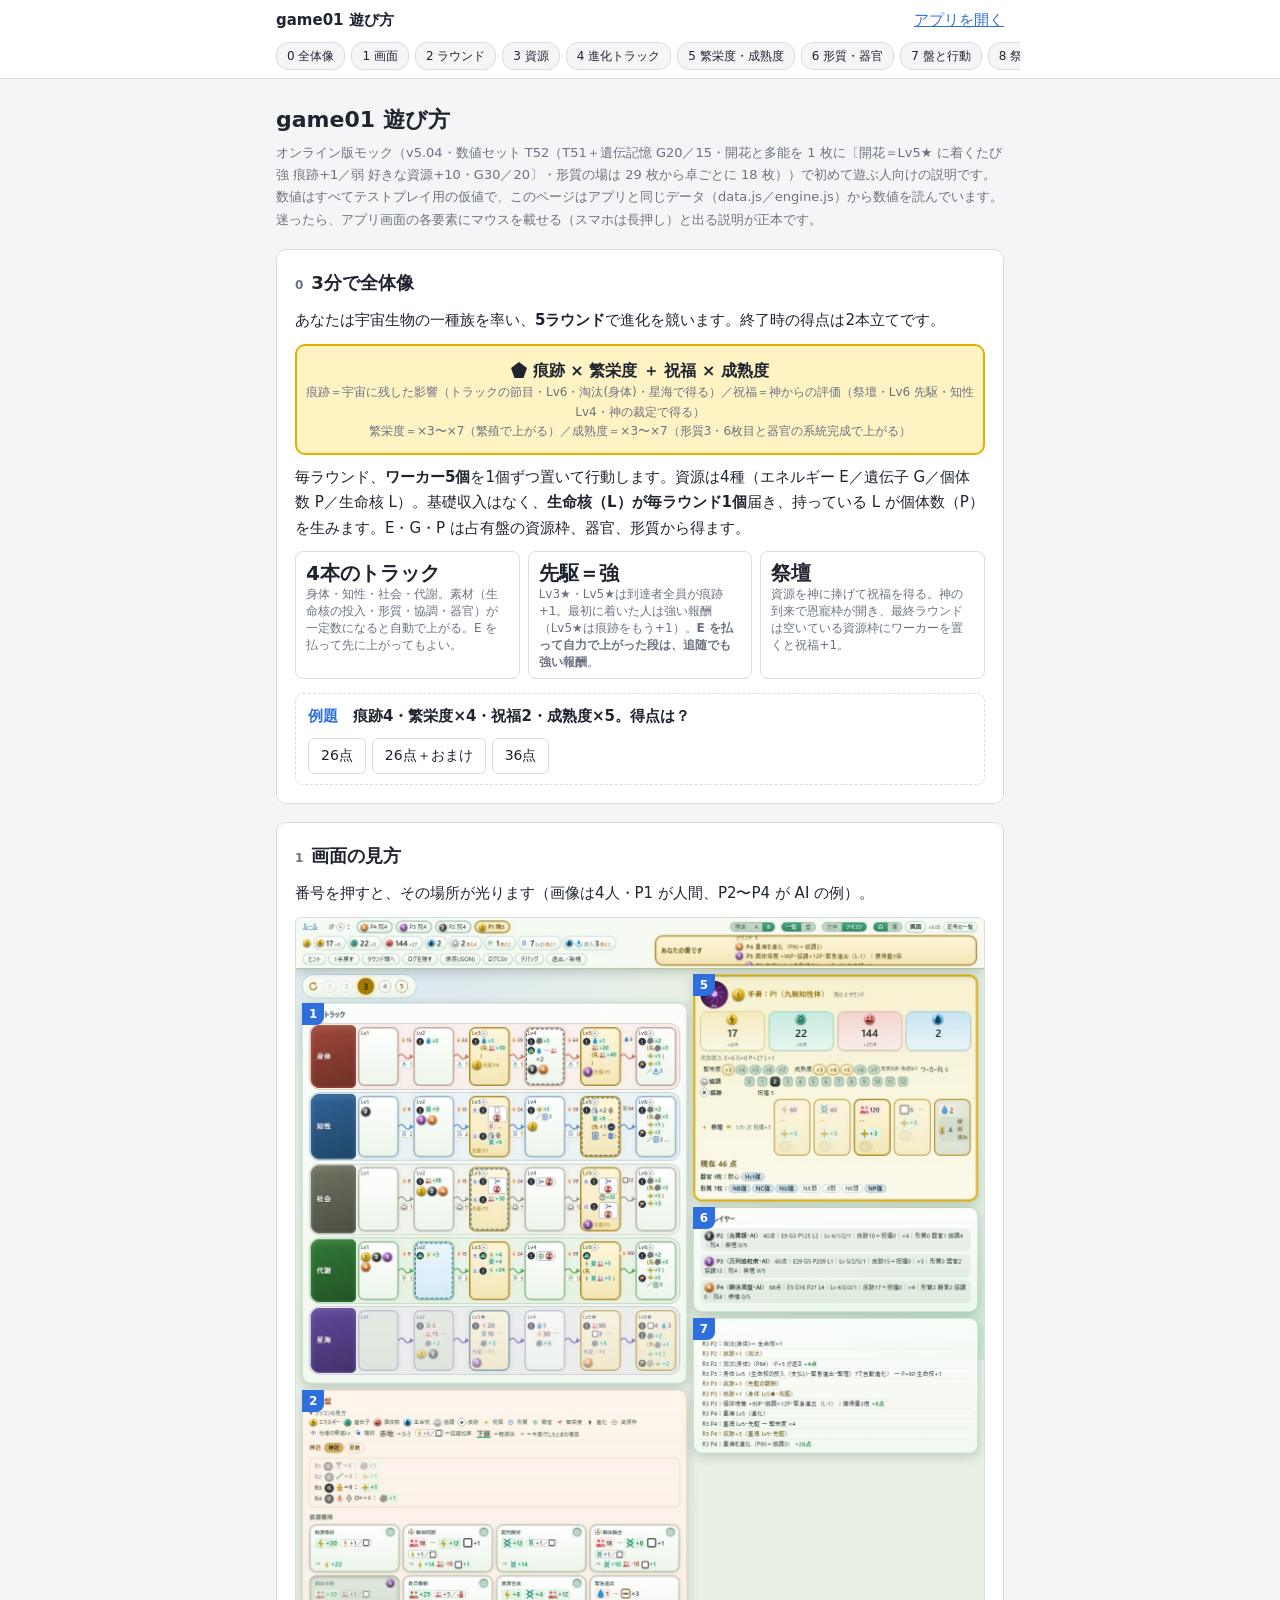
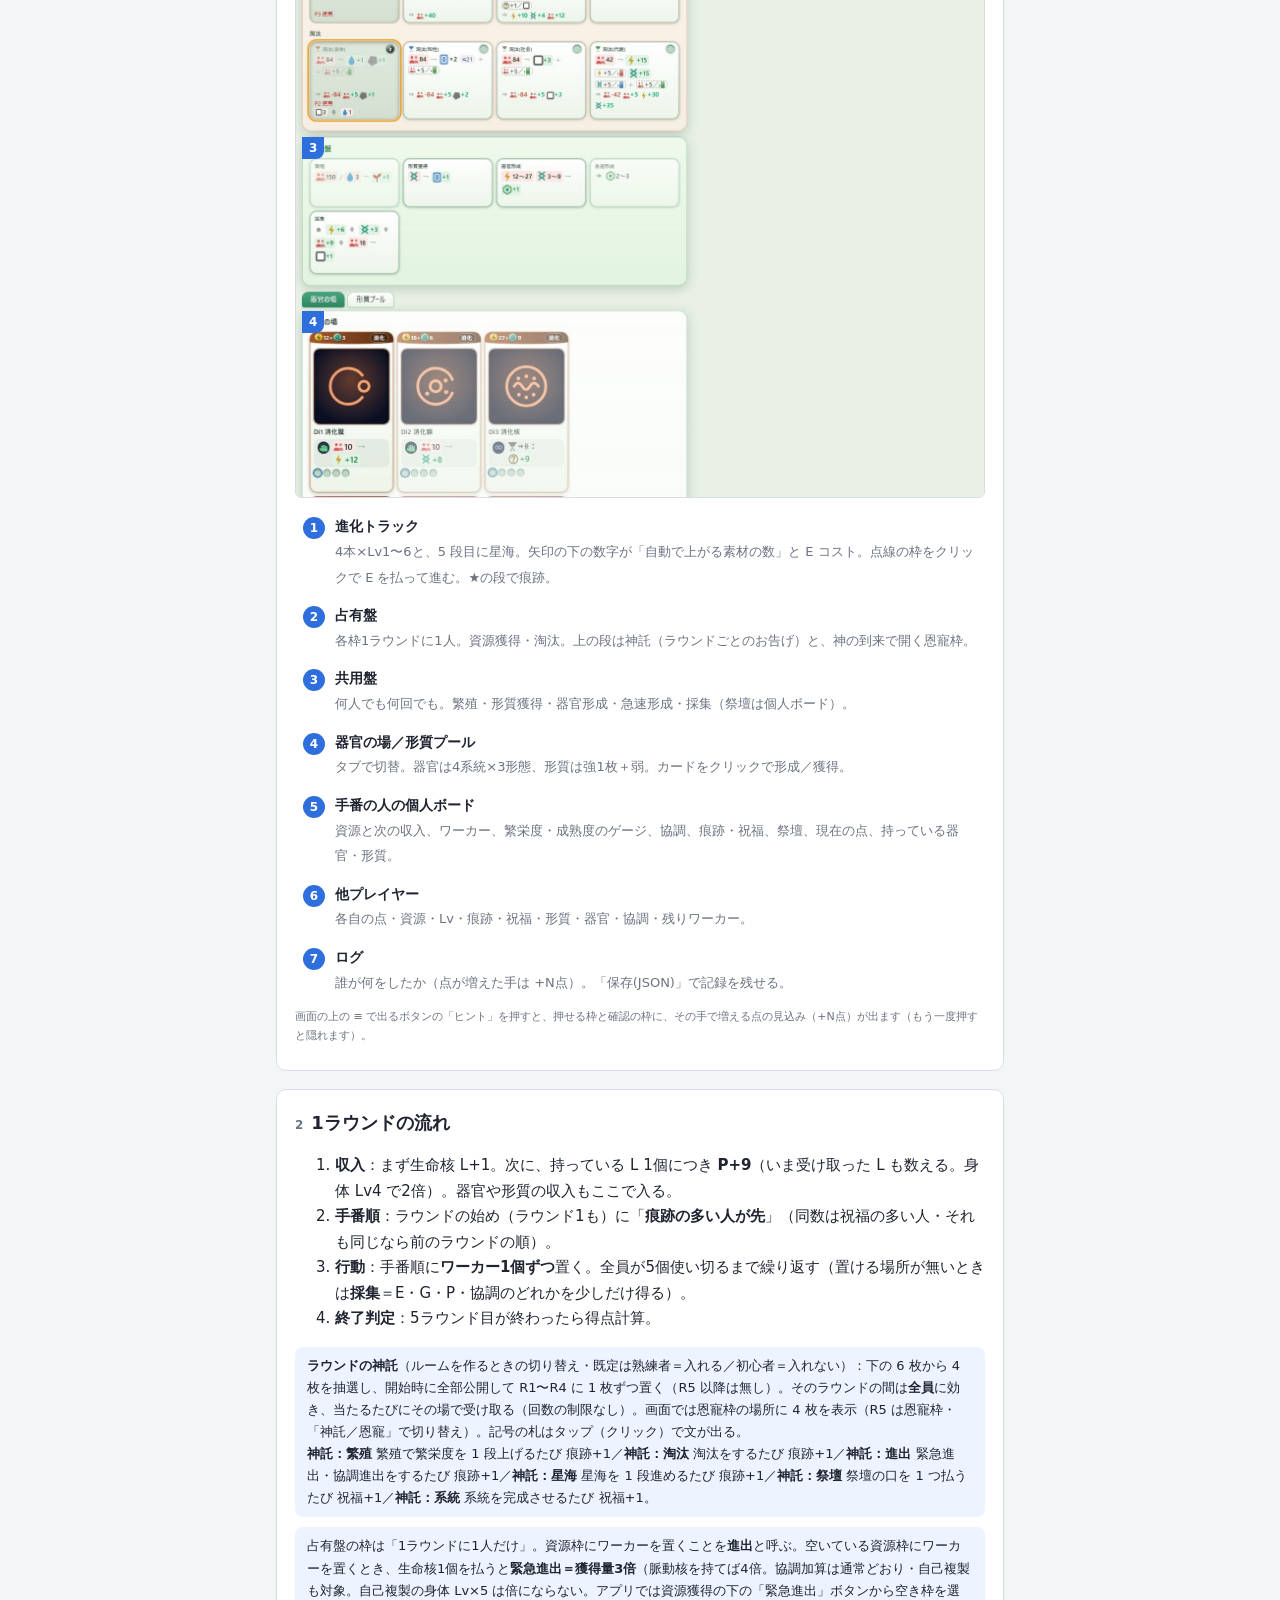
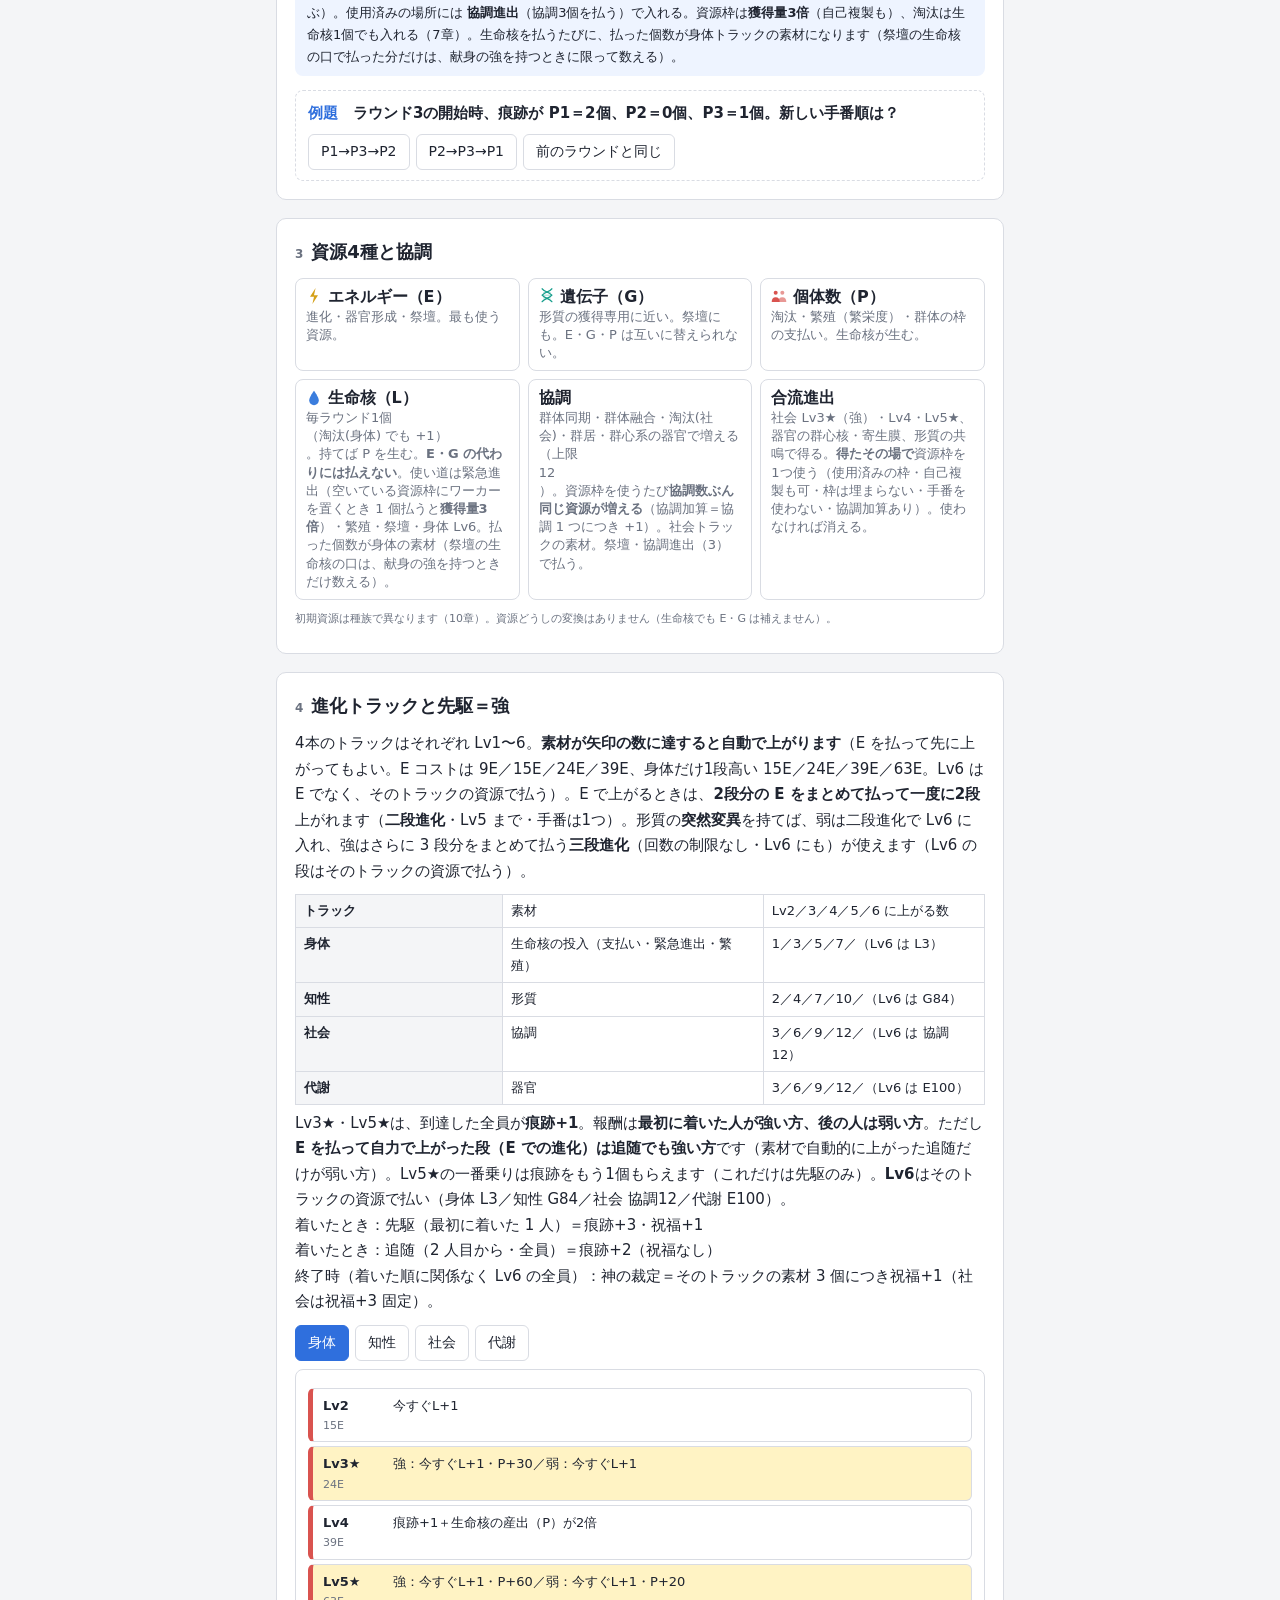
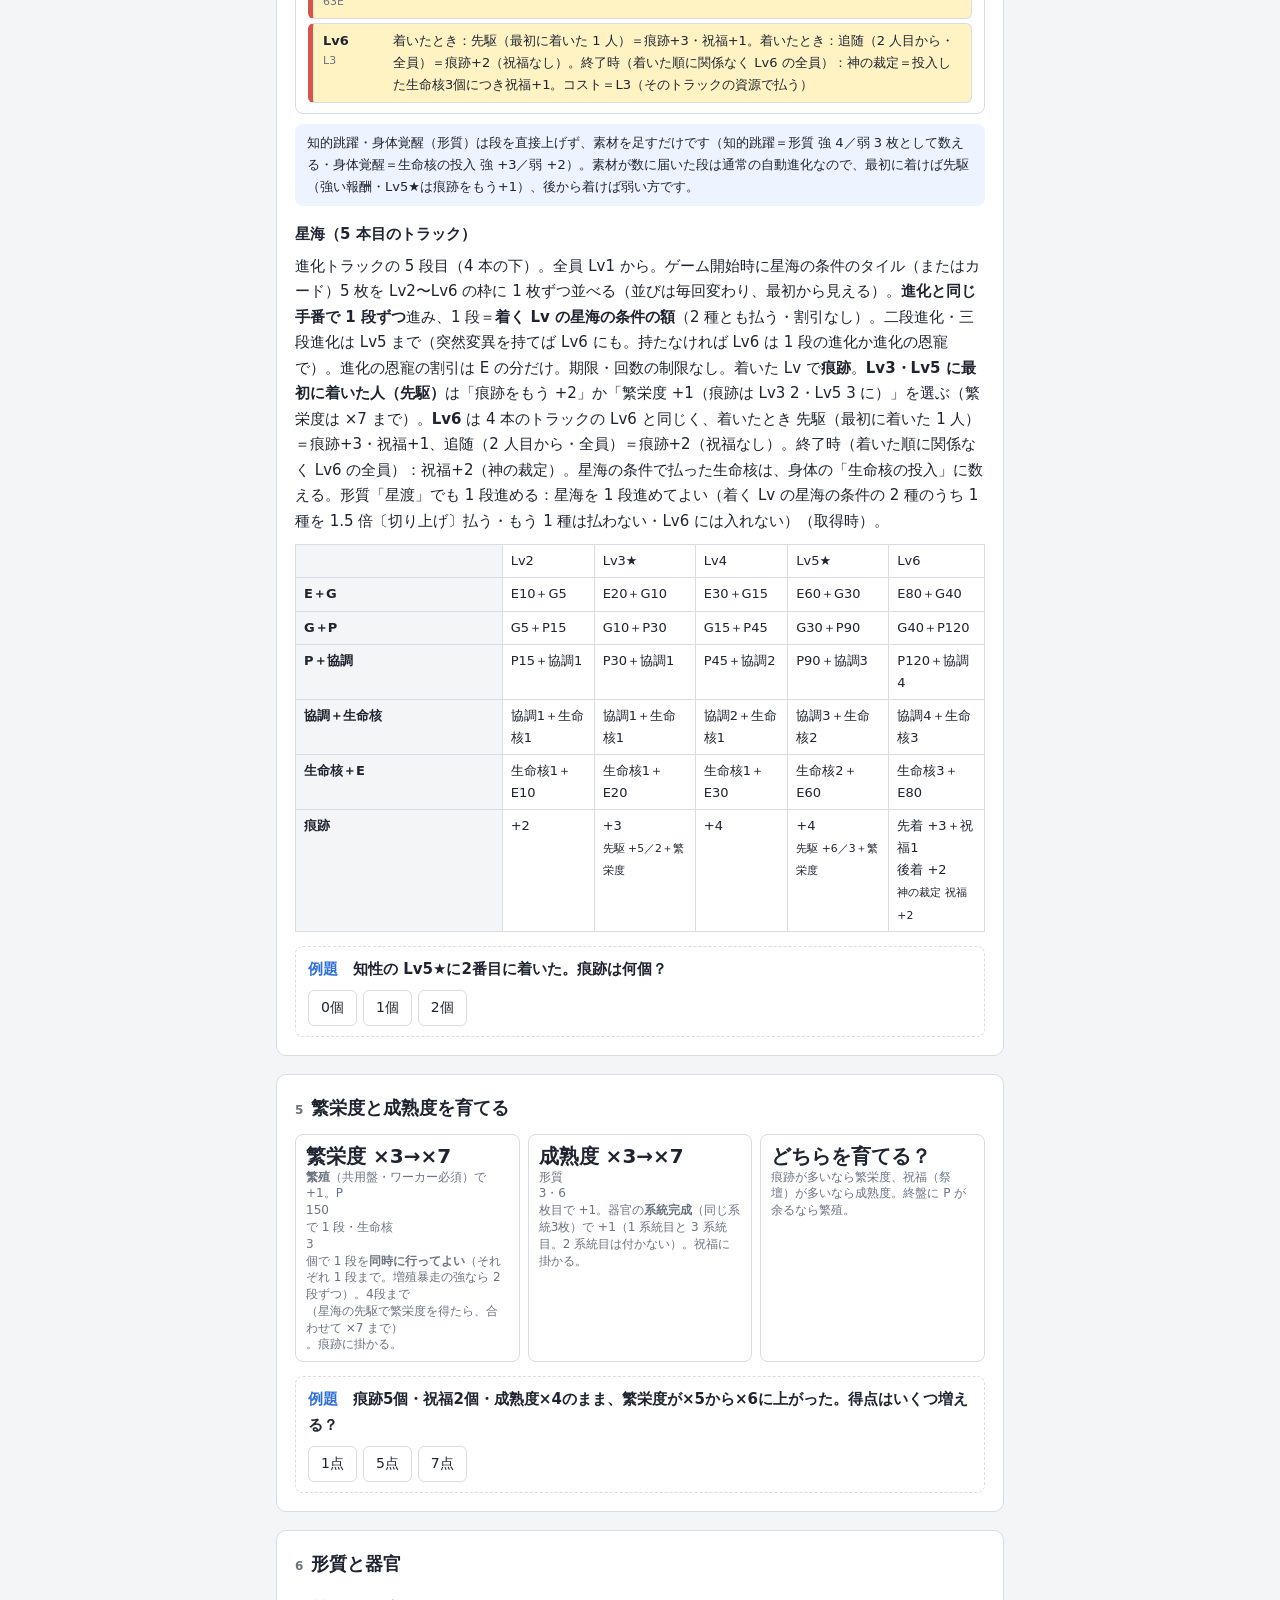
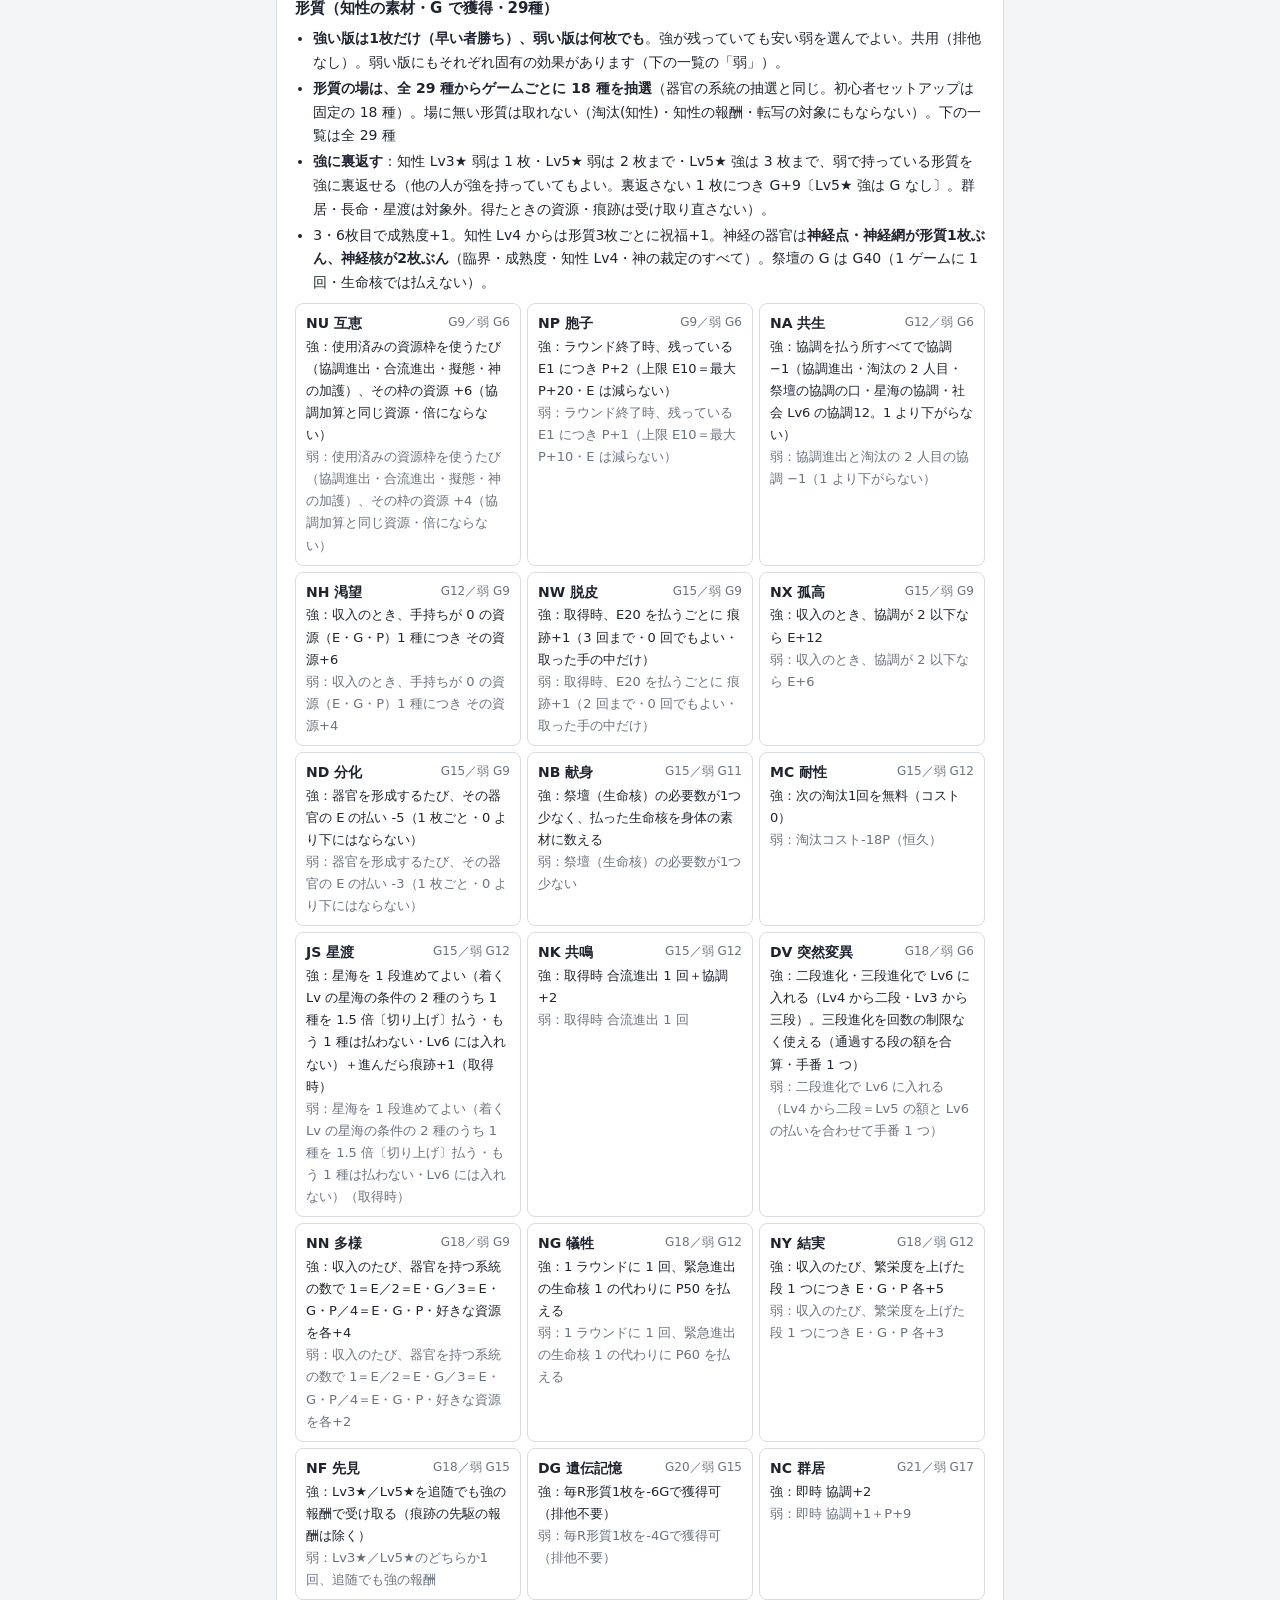
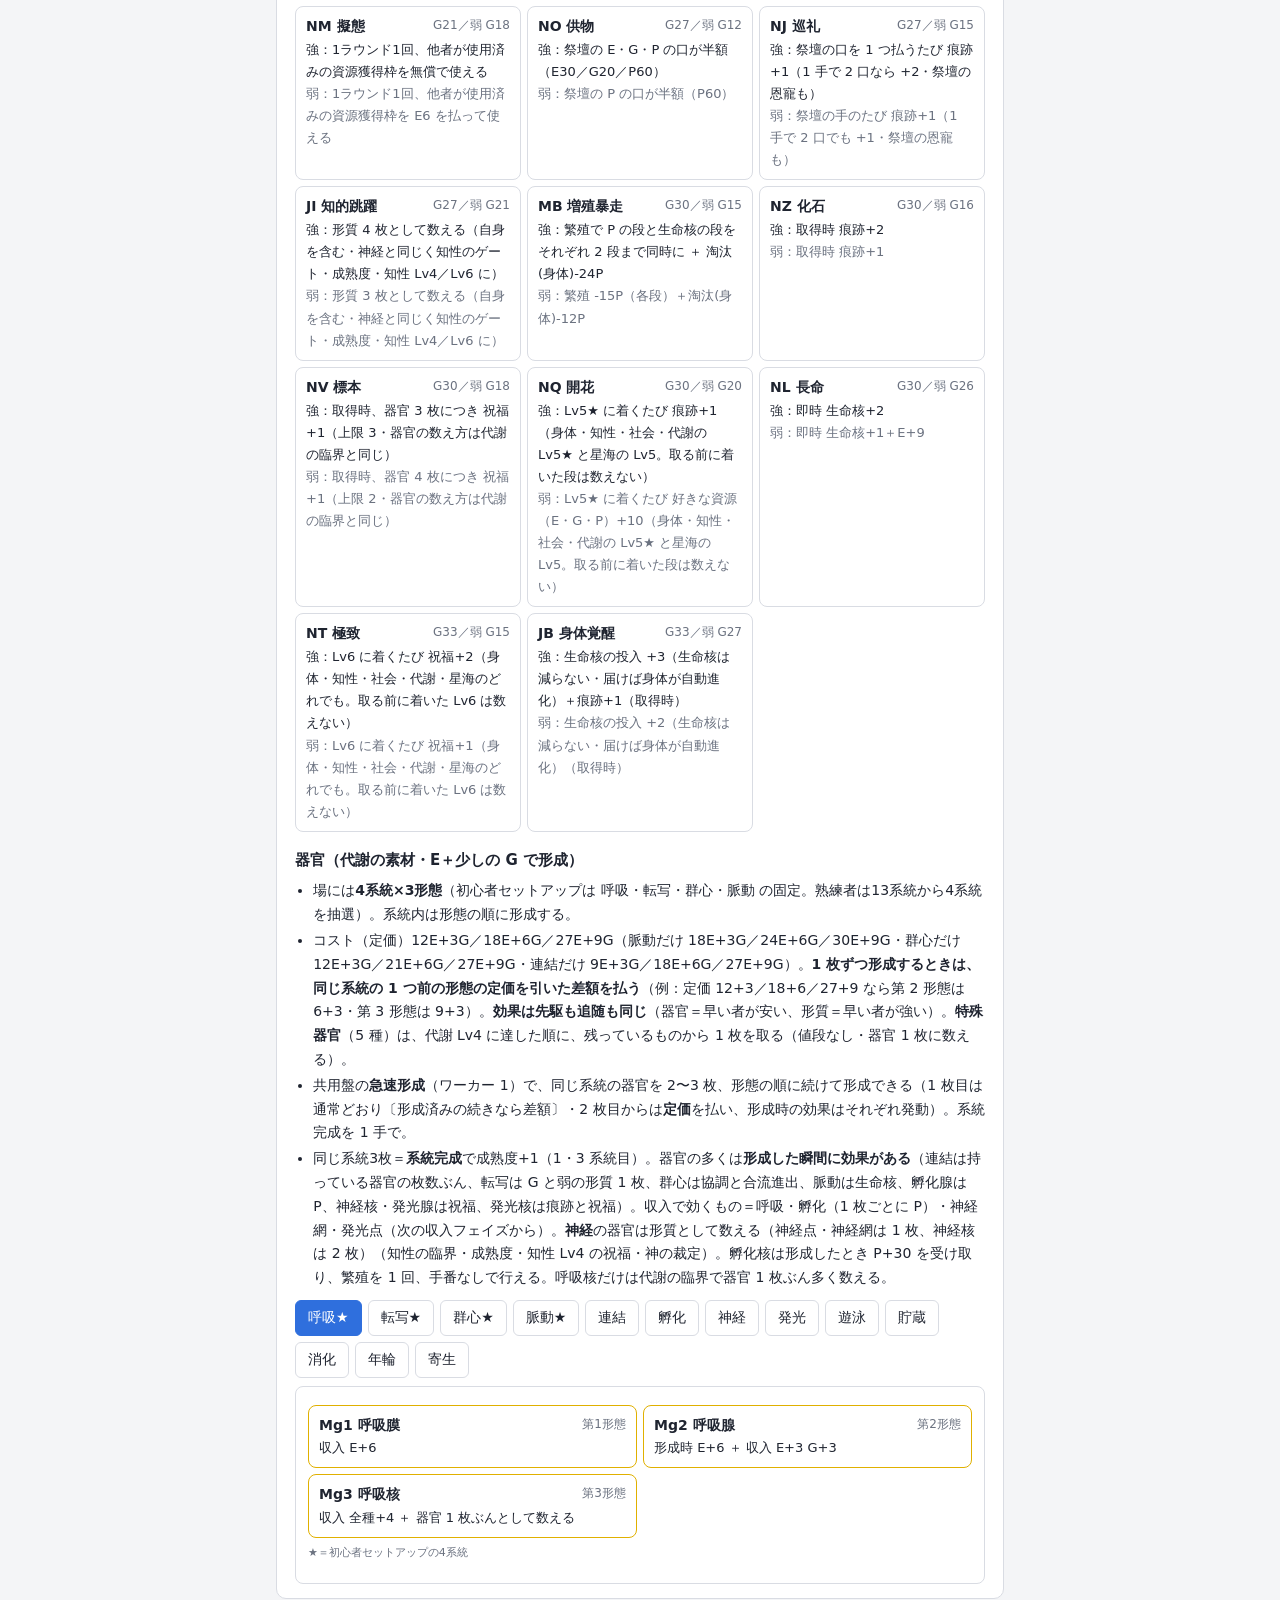
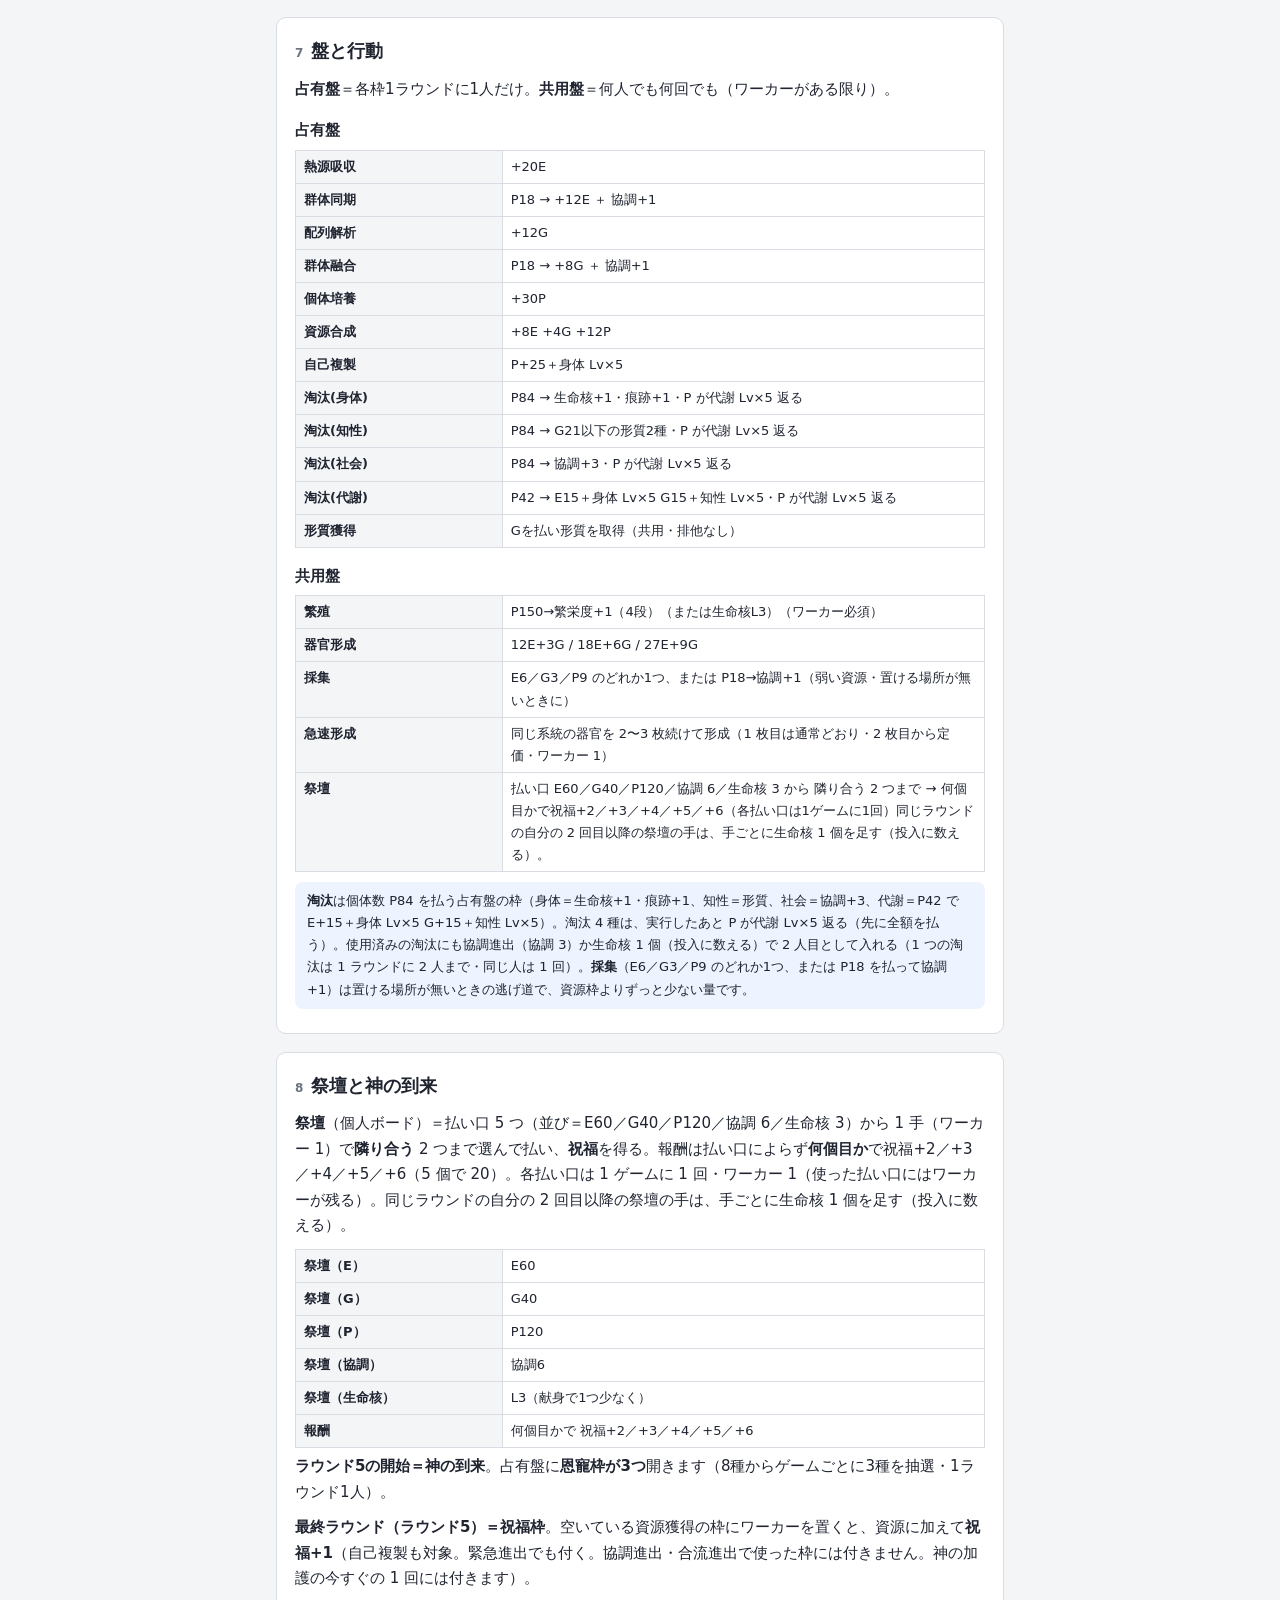
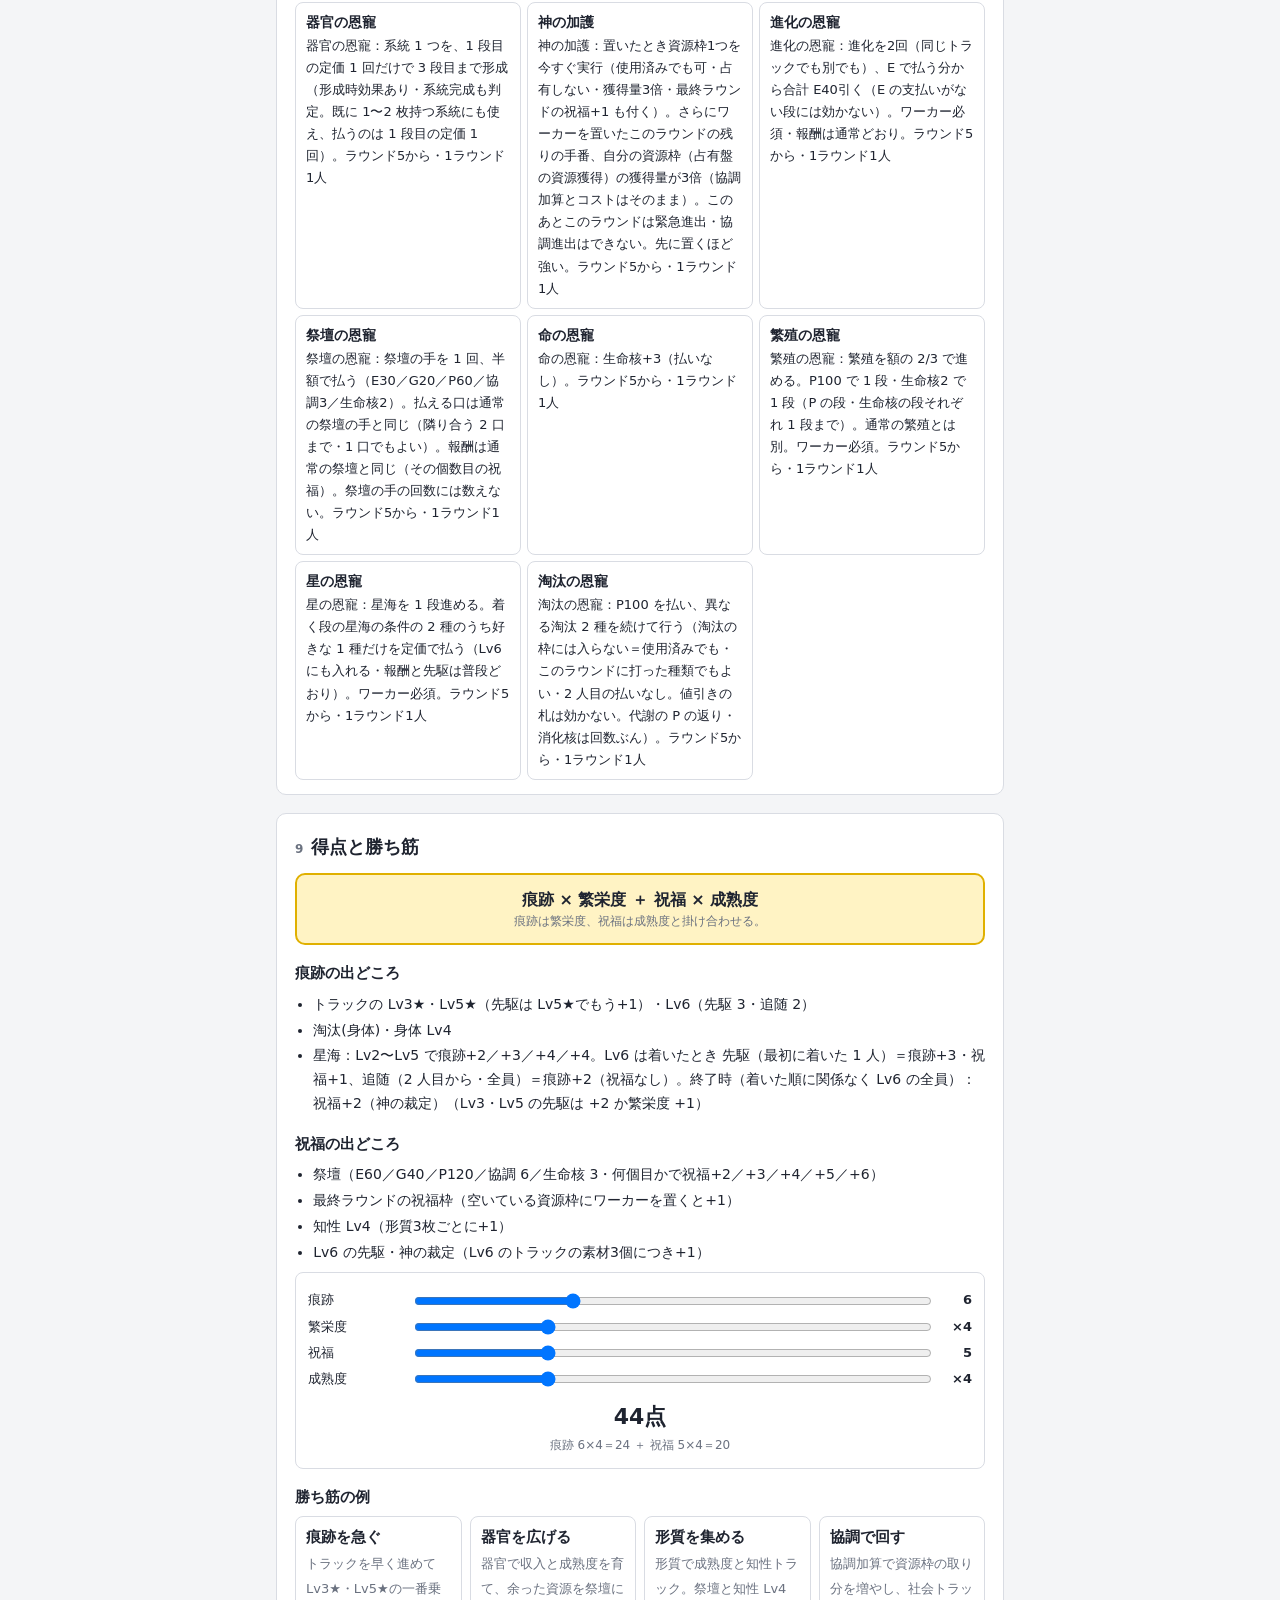
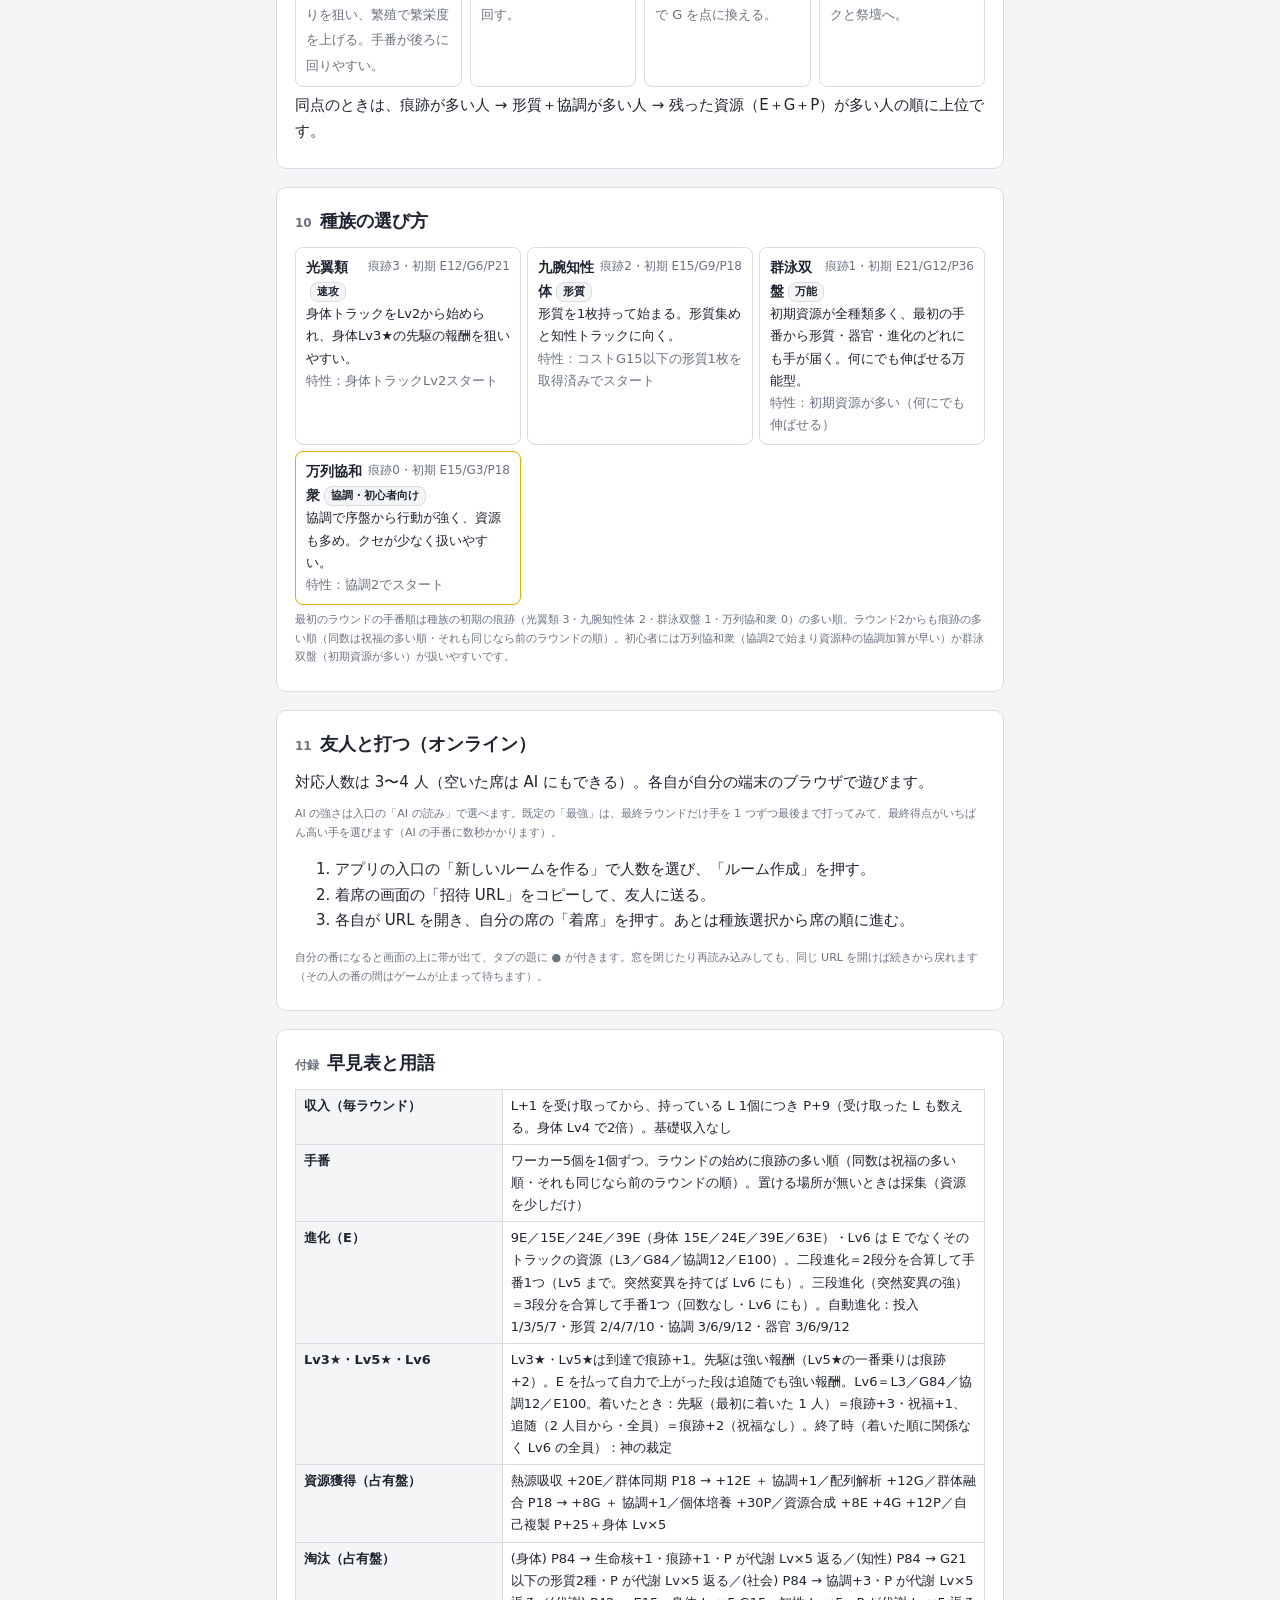
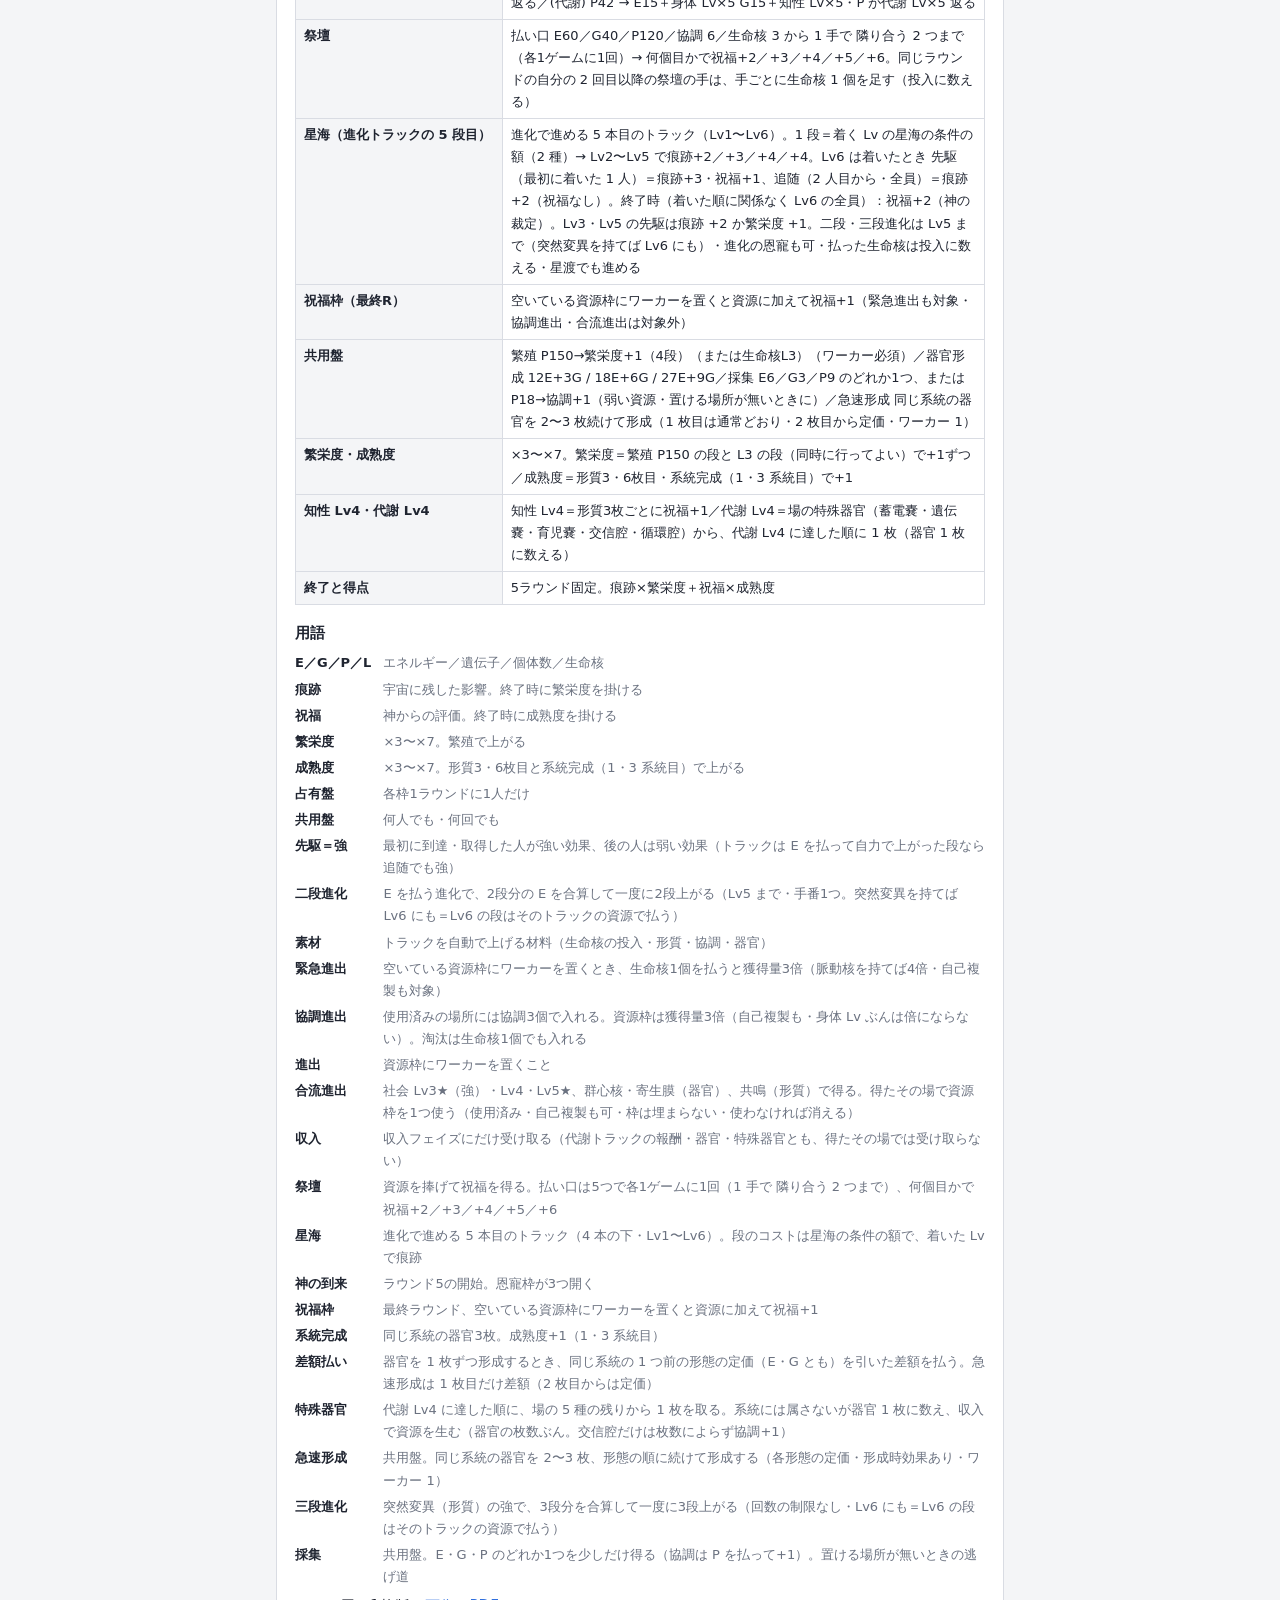
==== commit 3c724d0f: "deploy: game01 mock v5.04 (2026-11-26 19:15)" ====
--- a/guide/index.html
+++ b/guide/index.html
@@ -314,9 +314,9 @@
 </main>
 <footer>ルールの正本は design.md。数値はアプリと同じ data.js／engine.js（数値セット T52＝5ラウンド）から読み込んでいます。2026-11-17 改訂（記号：先駆の上乗せを「(先 …)」で同じ行に・手番なしはコマに赤い斜線・形質獲得は共用盤へ／T33＝T32＋身体 Lv2 の祭壇の解放を削る〔祭壇の生命核の口は最初から〕・自己複製 P+25＋身体 Lv×5〔倍率は 25 だけ〕・自己複製にも協調進出・協調加算の記号を［資源 +1／協調］に・協調の絵を白の塗りに／星海は進化トラックの 5 段目＝4 本の下に置く／T32＝T31−探索・復元＋恩寵枠の候補 6 種〔器官の恩寵・神の加護・進化の恩寵・祭壇の恩寵・命の恩寵・繁殖の恩寵〕から 3 つ・自己複製 P40〔払いなし・緊急進出の対象〕・特殊器官 蓄電嚢 E4／遺伝嚢 G3／育児嚢〔旧 貯蔵腔〕 P8・発光腺 祝福+2・発光核 痕跡+1＋祝福+2・付記〔細かい決まり〕／T31＝T30＋使用済みの淘汰に協調 3 か生命核 1 個で 2 人目として入れる・知性 Lv5★ 強の裏返しは 3 枚まで・祭壇は 1 手で 2 個まで〔同じラウンドの 2 回目以降の祭壇の手は生命核 1 個を足す〕／T30＝T29＋知性 Lv3★ 弱・Lv5★ 弱／強を「弱の形質を強に裏返す」能力に（Lv3★ 弱 1 枚・Lv5★ 弱 2 枚まで・裏返さない 1 枚につき G+9／Lv5★ 強 好きなだけ）・淘汰(代謝) E15＋身体 Lv×5／G15＋知性 Lv×5・淘汰 4 種のあと P が代謝 Lv×5 返る／T29＝T28＋祭壇 祝福 +2／+3／+4／+5／+6・星海の先駆 Lv3 痕跡 5／Lv5 6・代謝の素材 3／6／9／12（Lv3★ 強 E・G 収入 +4・Lv5★ +10／+5）・知性の素材 2／4／7／10・知的跳躍＝形質 4／3 枚として数える・身体覚醒＝生命核の投入 +3／+2・身体 Lv4 のまとめ払いの条件なし／T28＝T27＋群心網 形成時 協調+1・群体同期／融合で協調+1・星海で払った生命核を投入に数える／T27＝T26＋器官の系統「遊泳」・星渡〔着く Lv の条件の 2 種のうち 1 種を 1.5 倍払って +1 段〕・先駆を Lv3／Lv5 に／T26＝T25＋星海を Lv1〜Lv6〔Lv5／Lv6 の値上げ・Lv6 は 4 本の Lv6 と同じ先着／後着・神の裁定 祝福 +2〕・代謝 Lv6 E100・星渡／T25＝T24−試練＋星海〔進化で進める 5 本目のトラック・1 段＝着く段の星海の条件の額（2 種）・痕跡 +2／+3／+4／+4／+5・3／5 段目の先駆は痕跡 +1 か繁栄度 +1〕−器官の追随の代償／T24＝T23＋試練〔R1〜R5 に 1 種ずつ・いまのラウンドだけ・1 人 1 回・痕跡 +2／+2／+2／+3／+3〕／T23＝T22＋祭壇を払い口 5 つに〔E60／G40／P120／協調 6／生命核 3・各 1 ゲーム 1 回・何個目かで祝福 +2／+2／+3／+3／+4〕・旧の献上 3 種の廃止／T22＝T21＋生命核は E・G の代わりに払えない・身体 Lv3★ 強 L+1 P+30／弱 L+1・Lv5★ 強 L+1 P+60／弱 L+1 P+20・脈動点 収入 P+15・脈動腺 収入 P+25・脈動核 緊急進出 4 倍・身体 Lv6 L3・最果ての痕跡の廃止／T21＝T20＋献上（遺伝子）は生命核で払えない・Lv6 のコスト 知性 G84・代謝 E150／T20＝T19−収入を得たときの 1 回（代謝トラックの報酬・器官とも次の収入フェイズから）・★の段は素材で自動的に上がった追随なら弱い方（自力で払った段は追随でも強い方）・神経は神経点・神経網が形質 1 枚、神経核が 2 枚・身体 Lv6 のコスト L4／T19＝T18＋自由行動は合流進出（得たその場で使う・使用済みと自己複製も可）・代謝トラックと器官の収入は得たときにも 1 回・代謝 Lv5★ 全種+8／+4・呼吸核 全種+4・神経網／発光点 G+6・神経は形質 2 枚ぶん・資源枠 E20／G12／E12／G8／E8 G4 P12・Lv6 のコスト L5／G66／協調12／E120・Lv6 は先駆 痕跡+3＋祝福+1／追随 痕跡+2・知性の神の裁定は Lv4 のぶんを引かない／T18＝T17＋緊急進出は空き枠で生命核 1 個・獲得量 3 倍（使用済みの枠は協調進出だけ）・生命核→資源の廃止・連結は連結核＝完成した系統 1 つにつき+12・交信腔＝収入 協調+1・淘汰(代謝) E+20 G+20・社会 Lv6 の神の裁定＝祝福+3 固定／T17＝T16＋光翼の初期 P21・九腕の初期 E15／T16＝T15＋器官の定価 2 段目+E3・3 段目+E6 G3・特殊器官 2 枚の強化／T15＝T14＋器官の造り直し：1 枚ずつは差額払い・系統完成の成熟度は 1・3 系統目・代謝の臨界 2/4/6/8・代謝 Lv4 は特殊器官・器官の恩寵は第 1 形態の定価で第 3 形態まで・新系統 孵化／神経／発光・促進と形質 3 種〔共生・代替燃料・適応放散〕の廃止）。</footer>
 
-<script src="../app/js/icons.js?v=5.03"></script>
-<script src="../app/js/data.js?v=5.03"></script>
-<script src="../app/js/engine.js?v=5.03"></script>
+<script src="../app/js/icons.js?v=5.04"></script>
+<script src="../app/js/data.js?v=5.04"></script>
+<script src="../app/js/engine.js?v=5.04"></script>
 <script>
 (function () {
   'use strict';
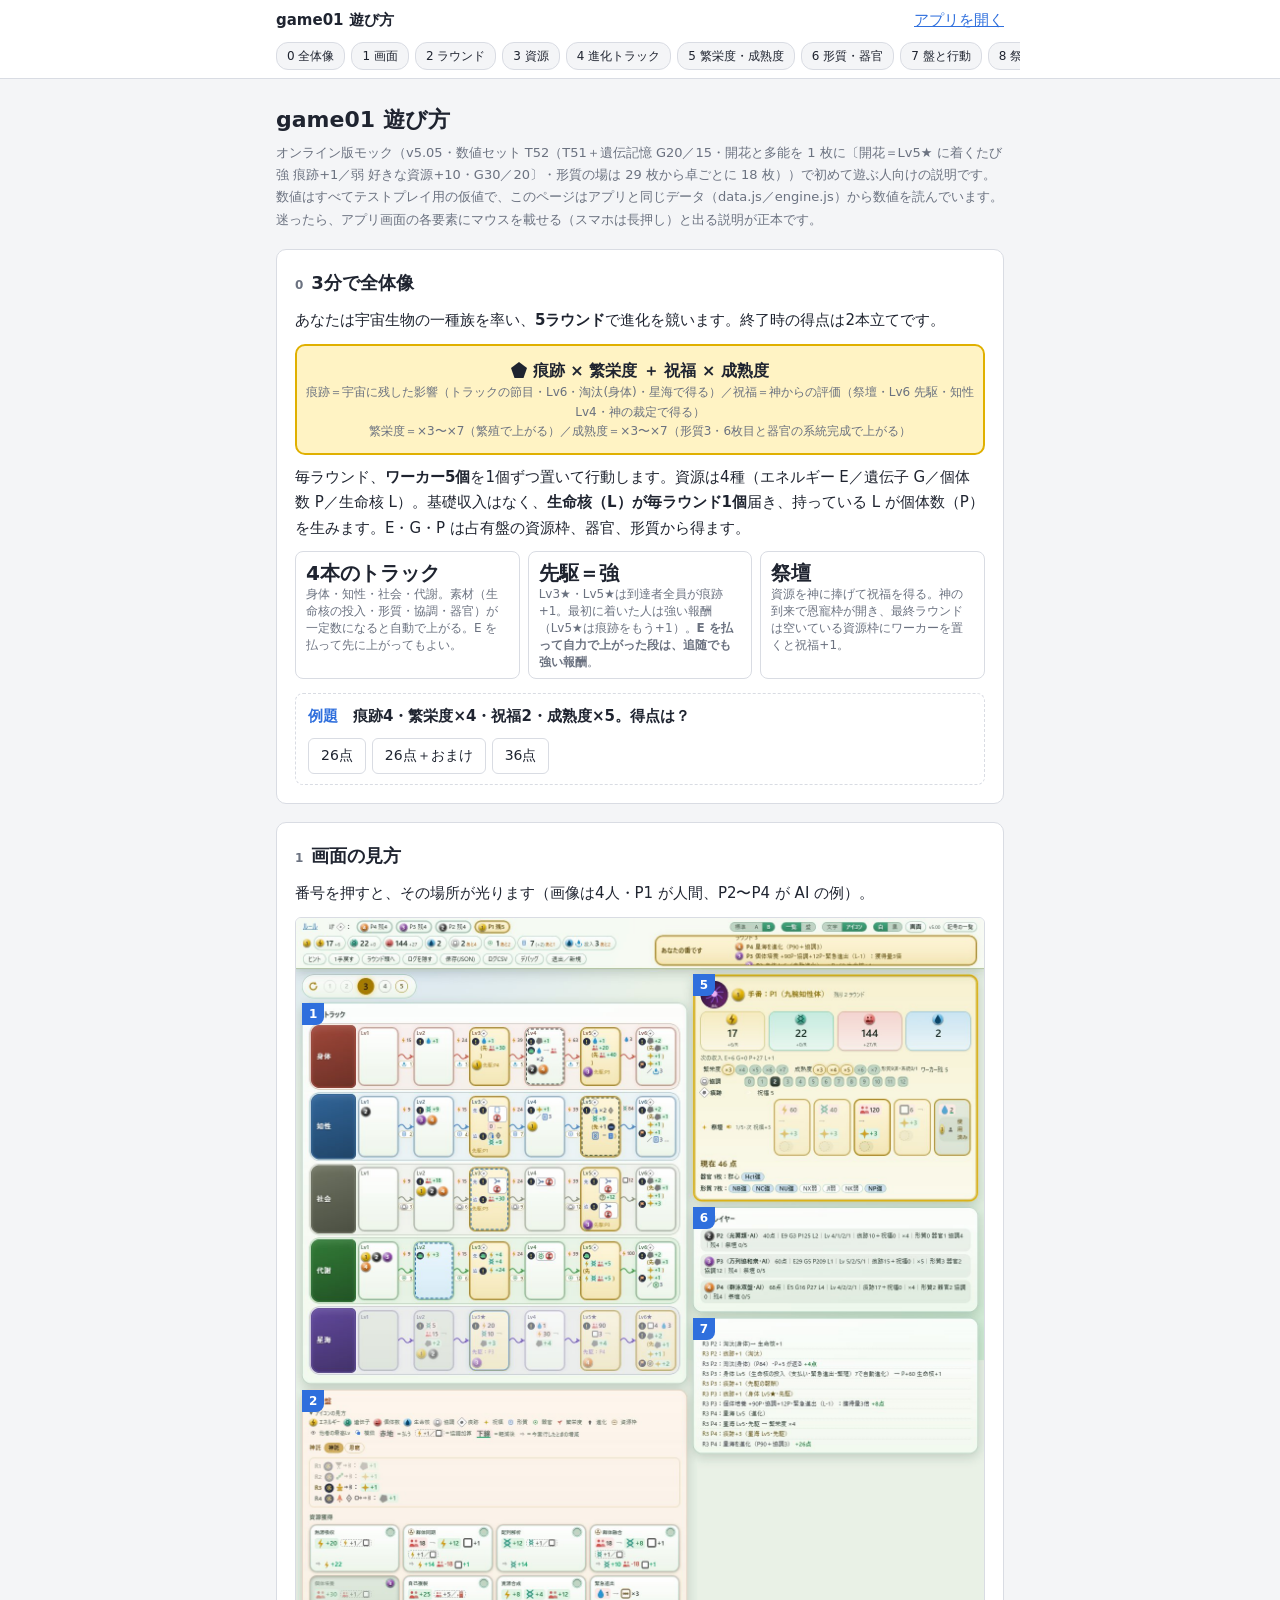
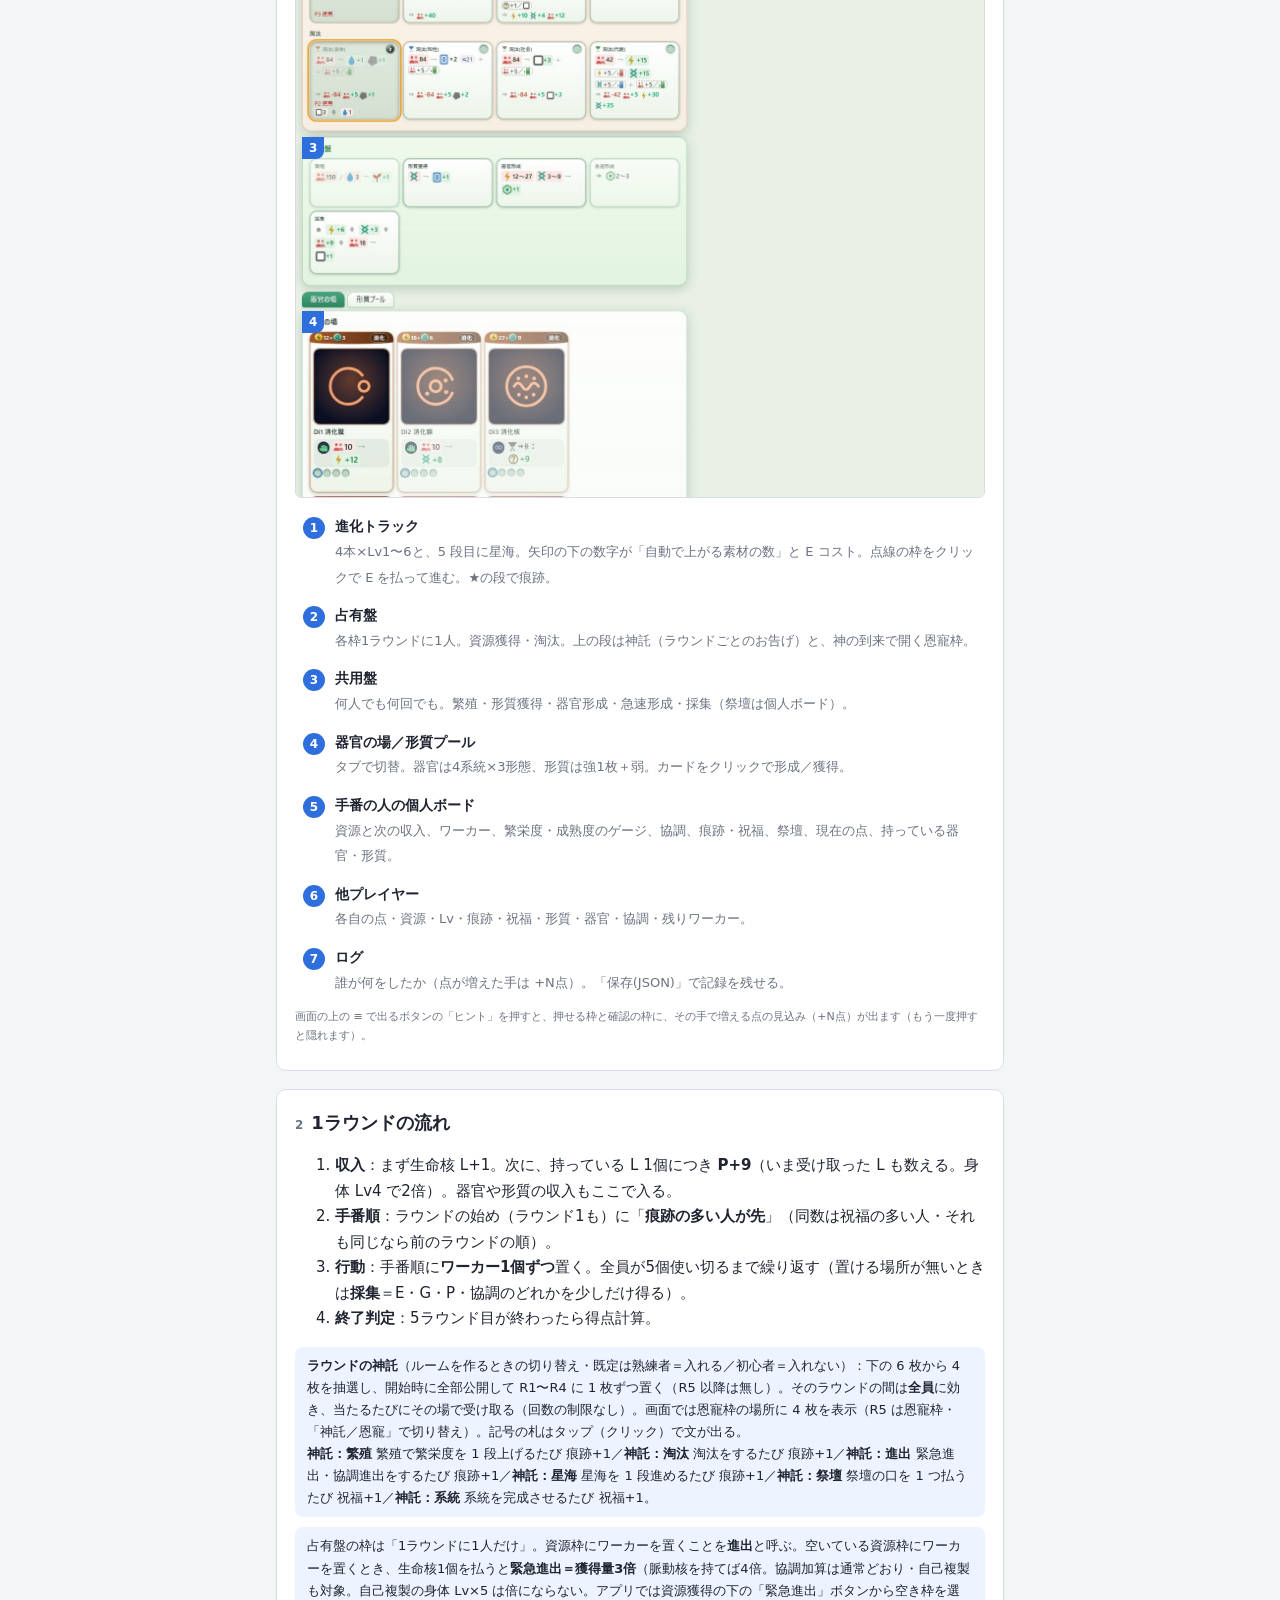
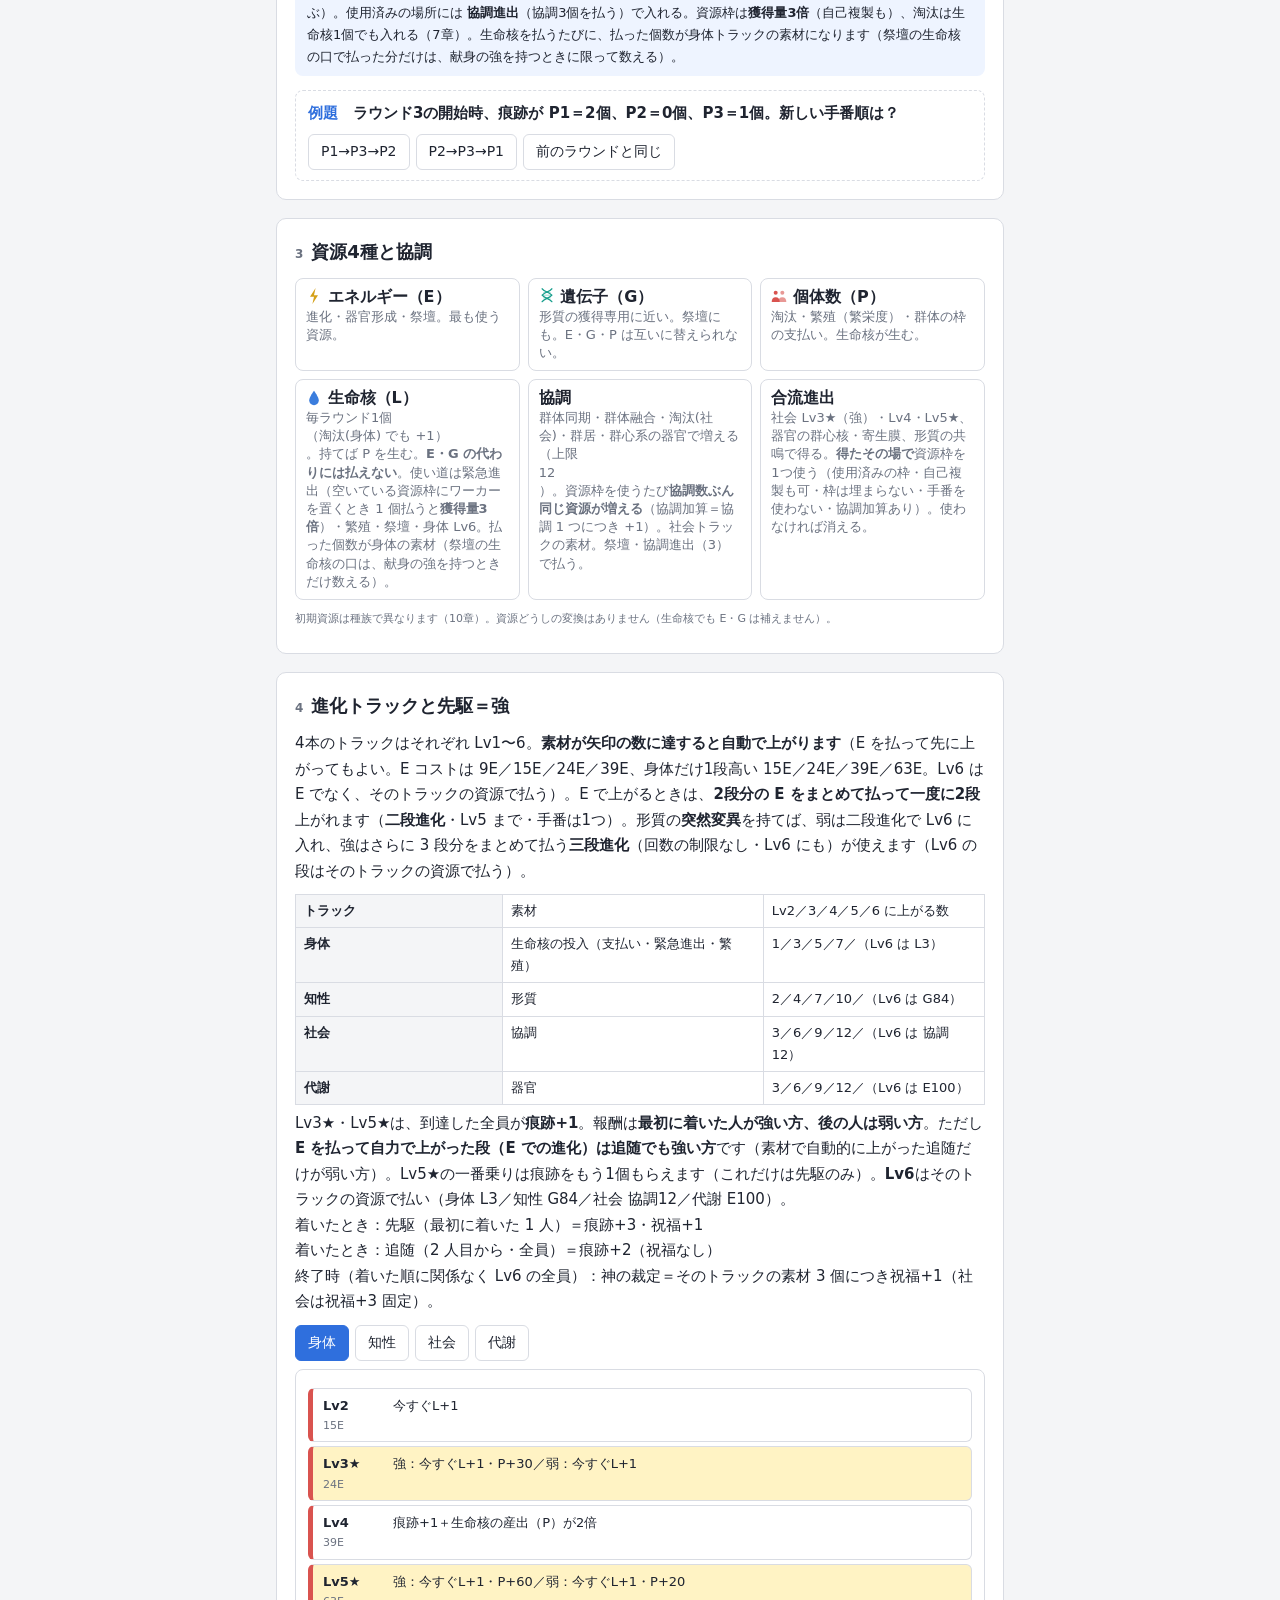
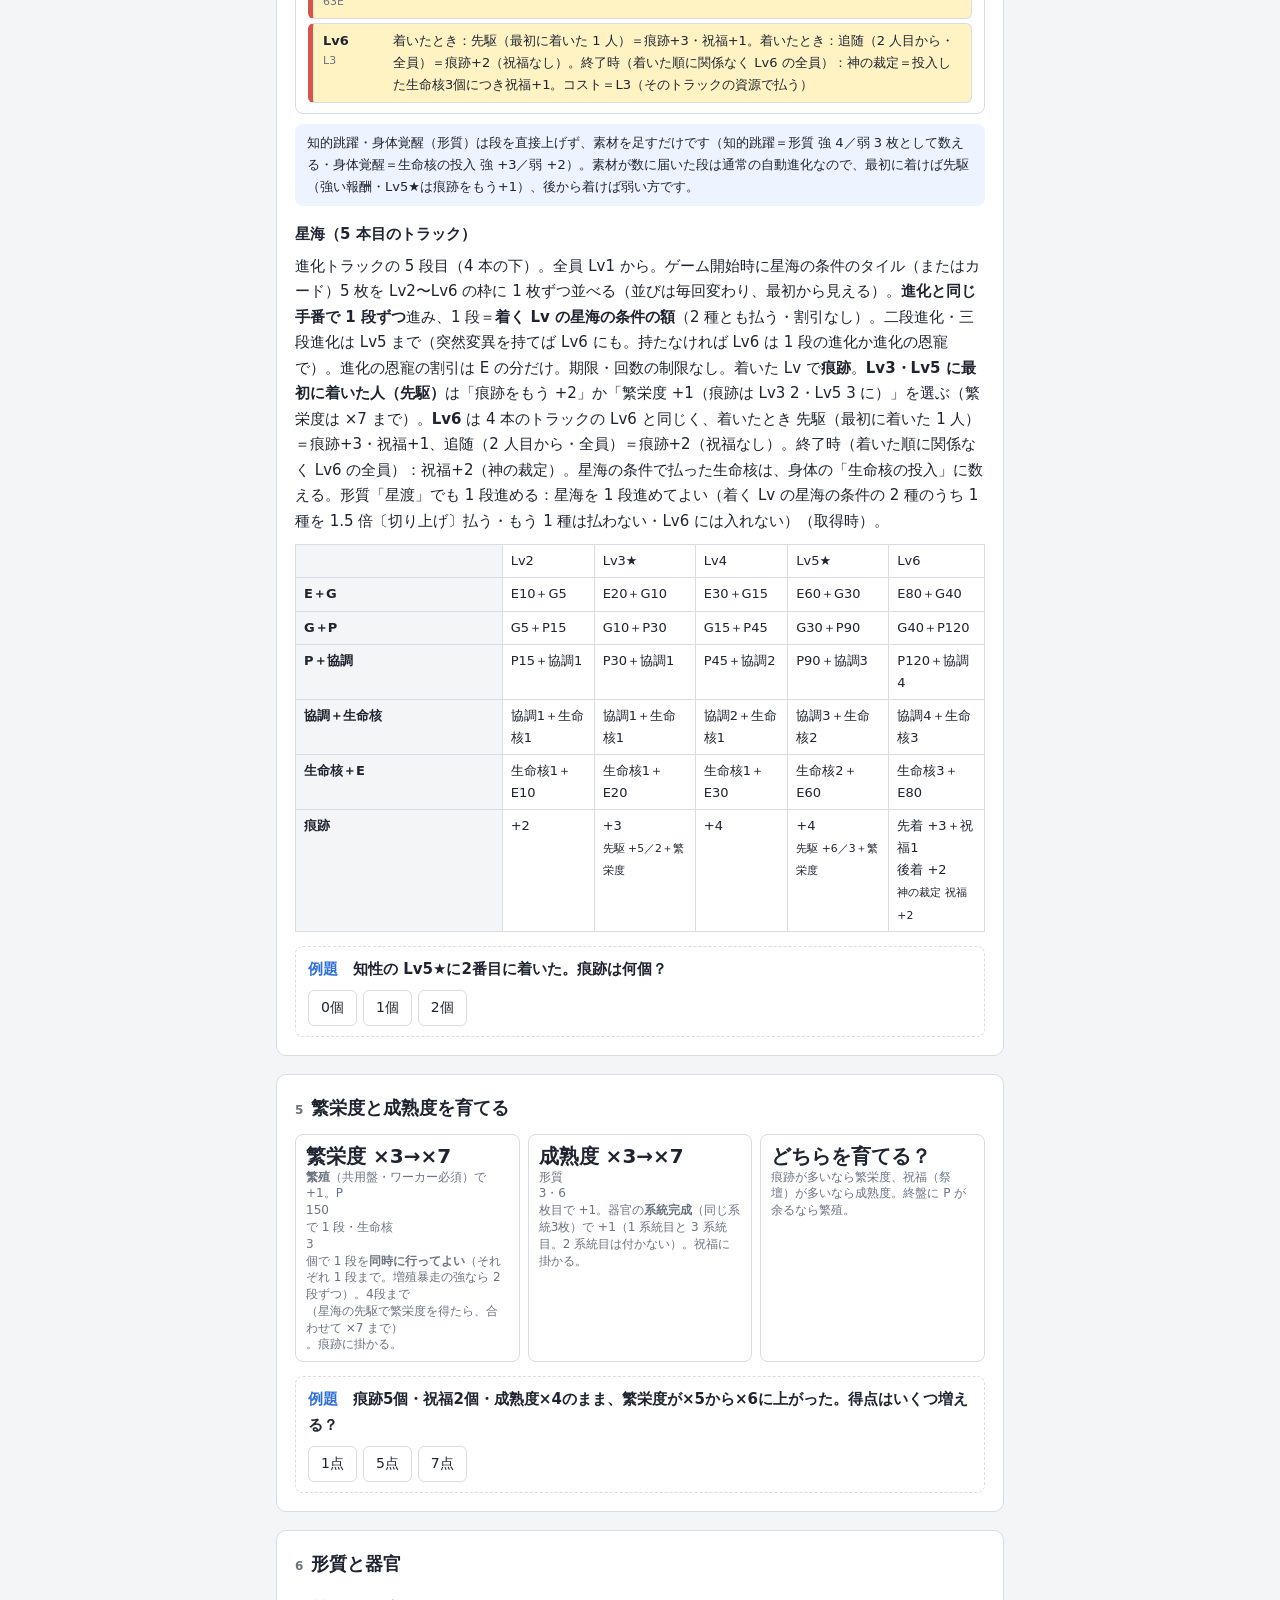
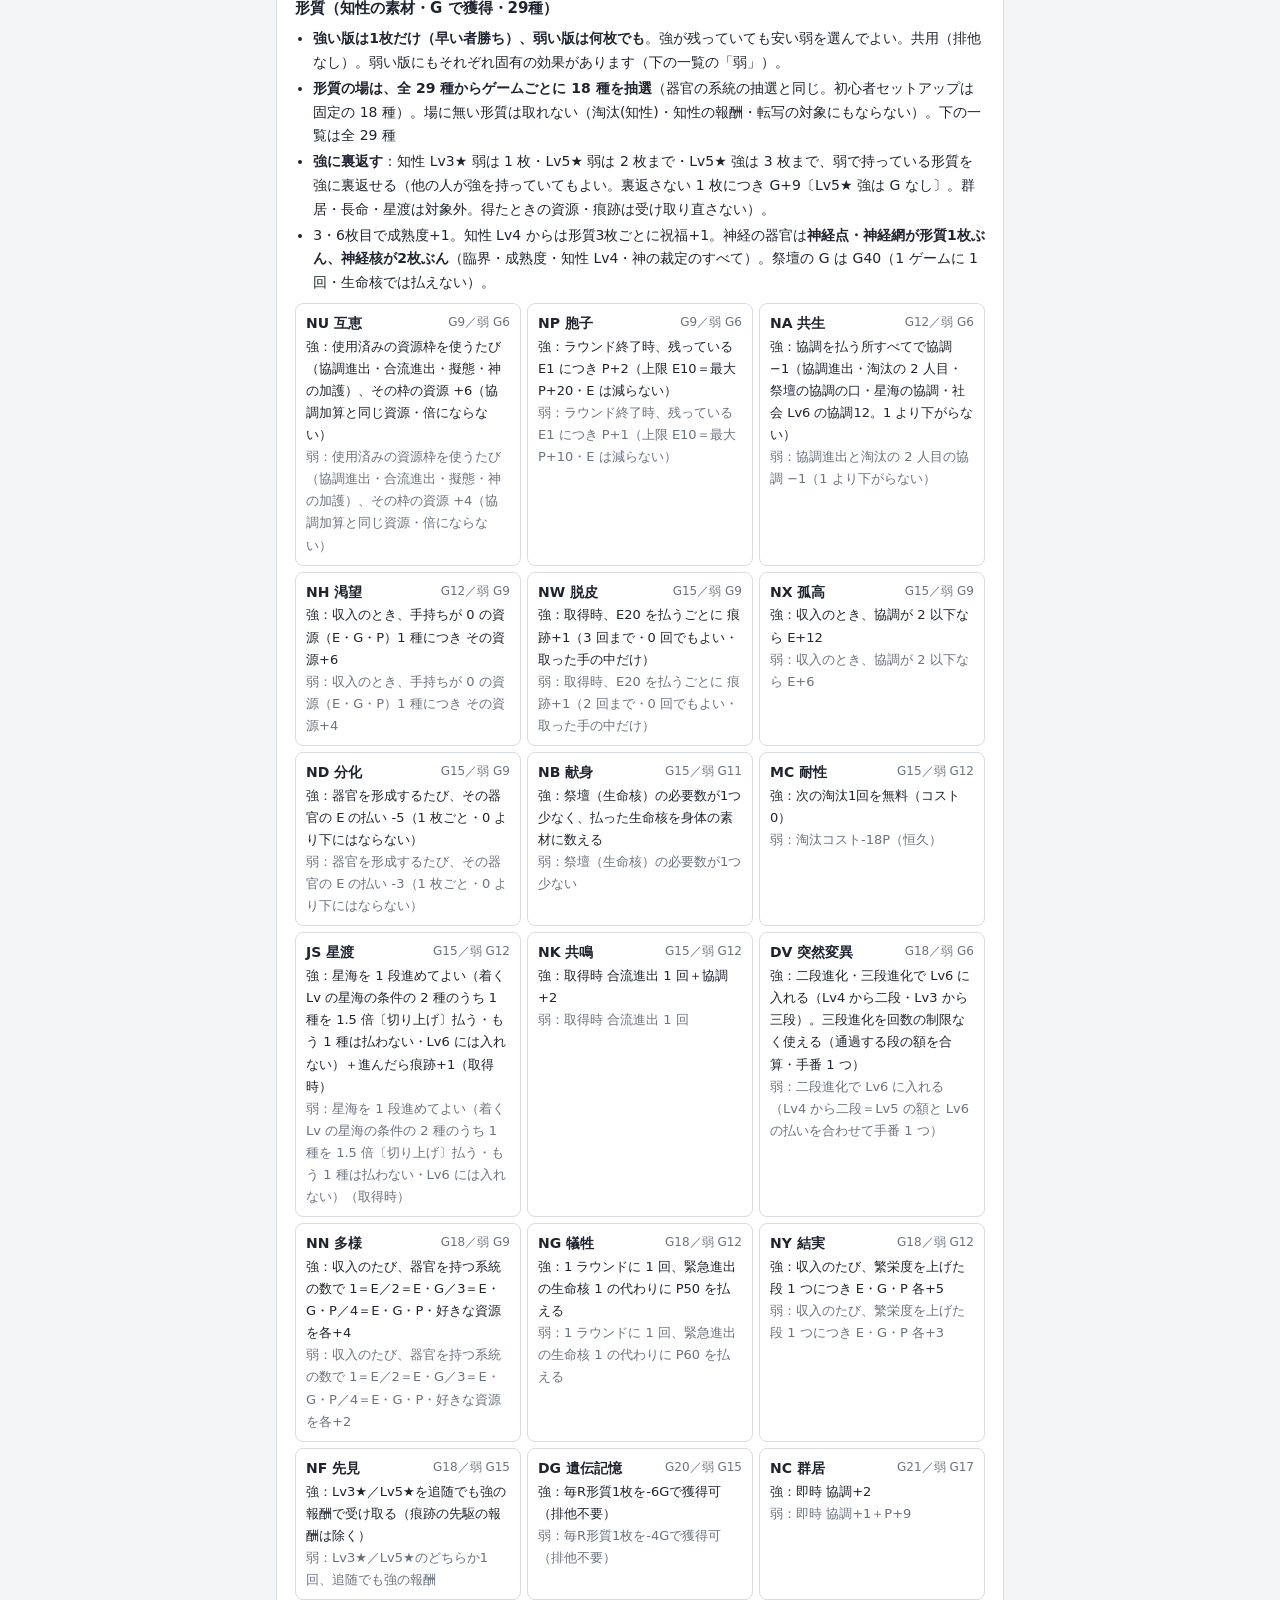
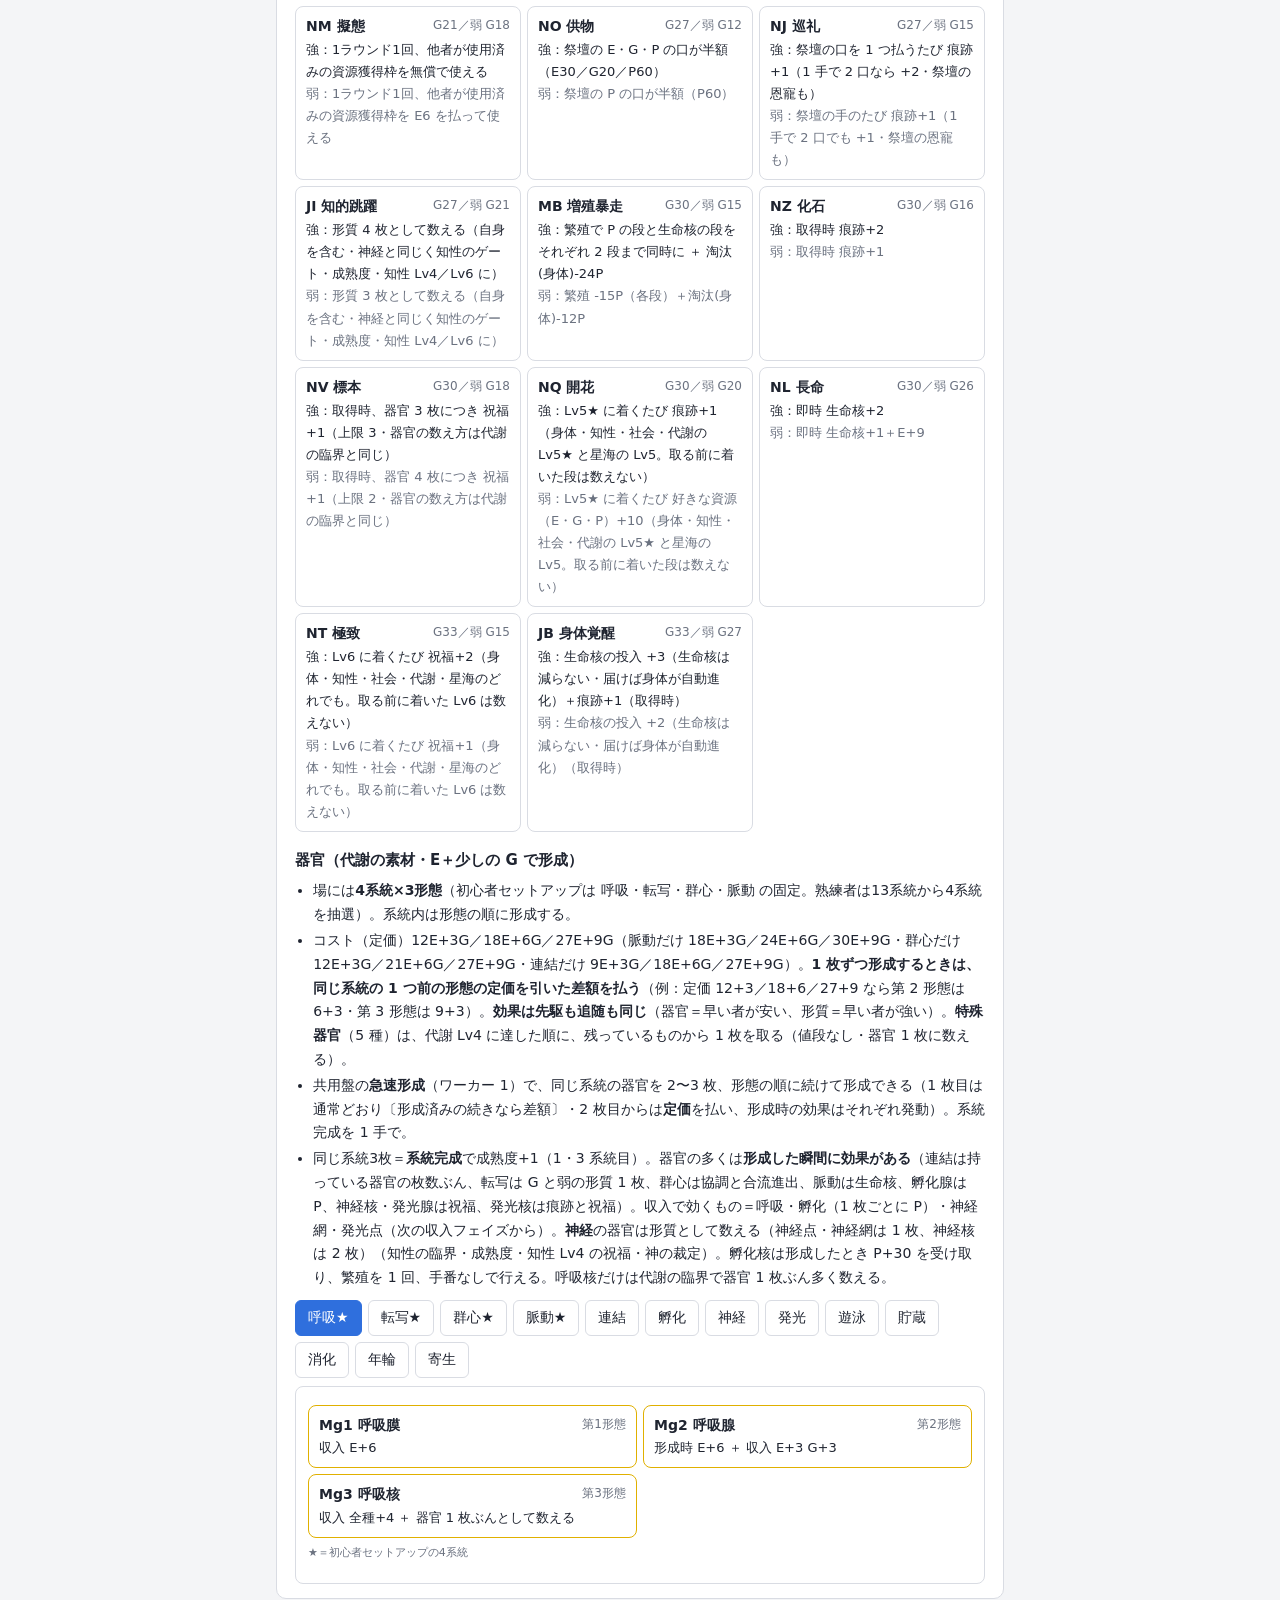
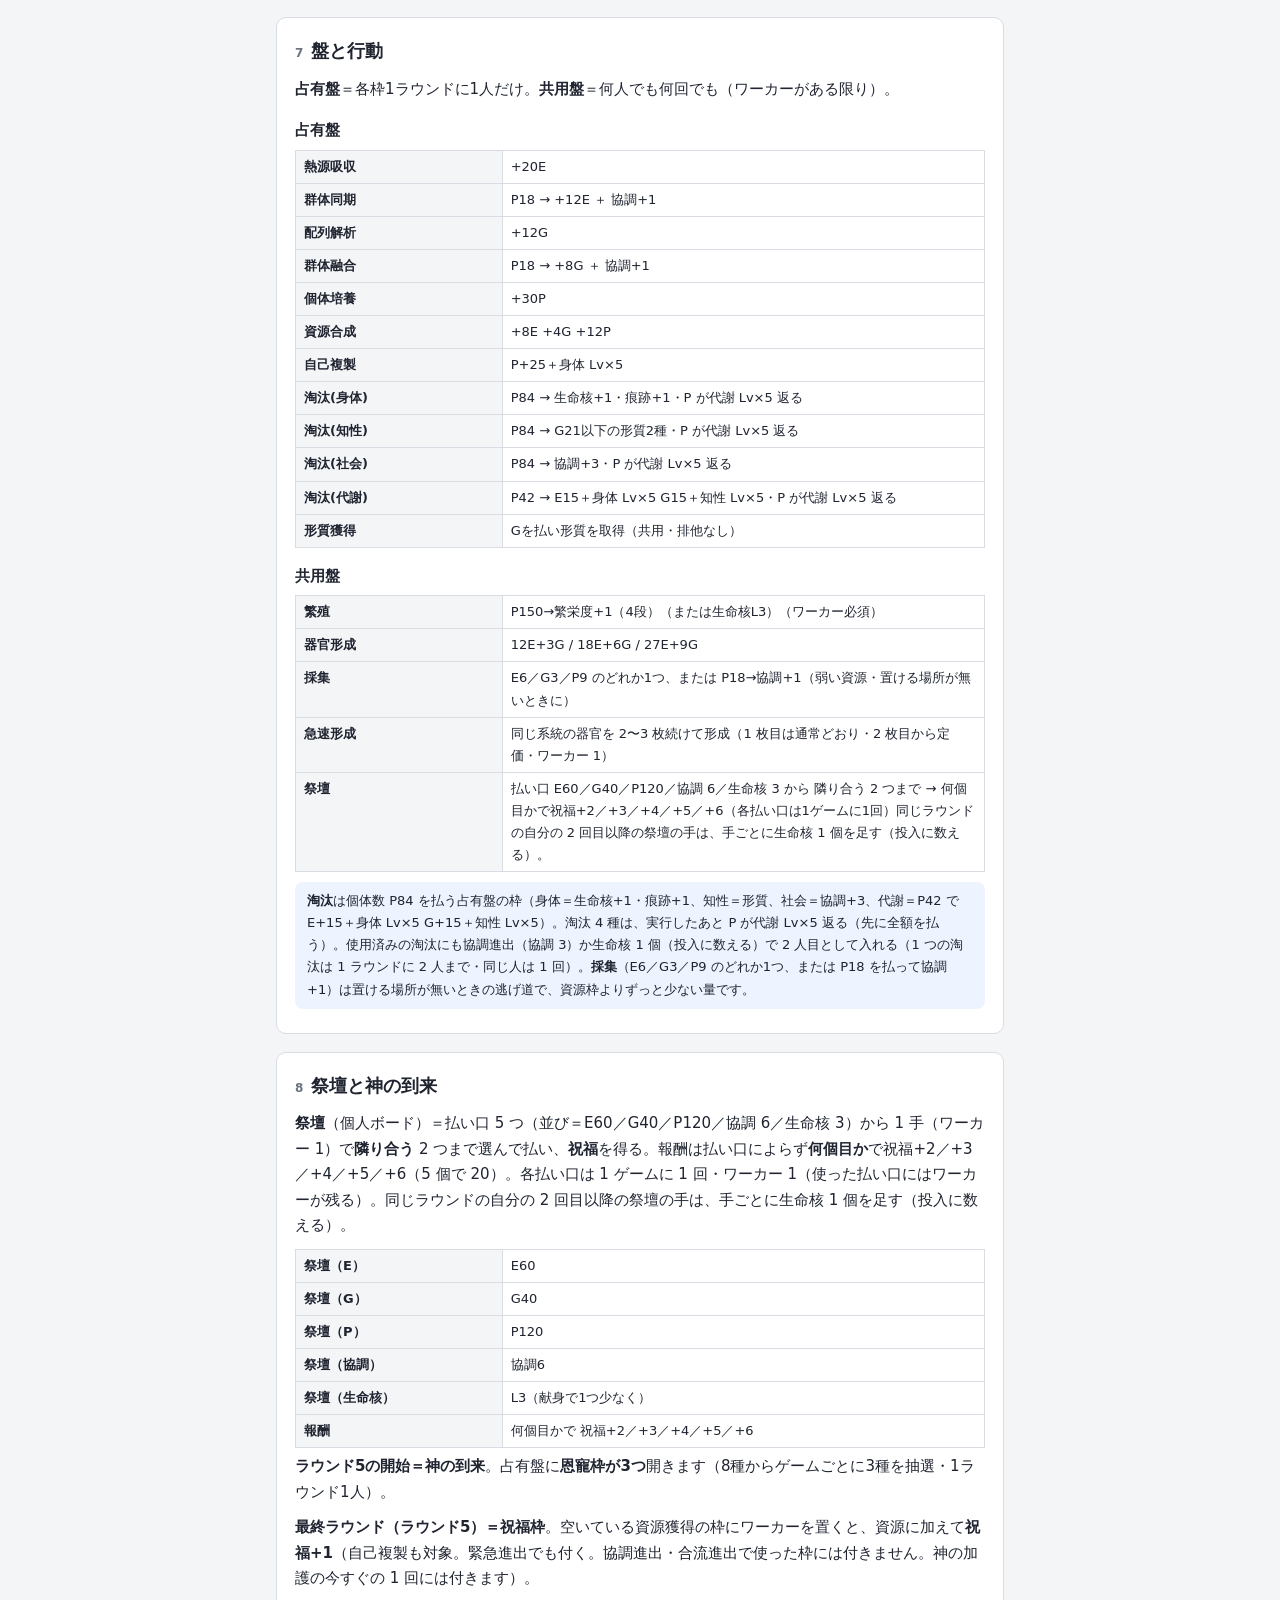
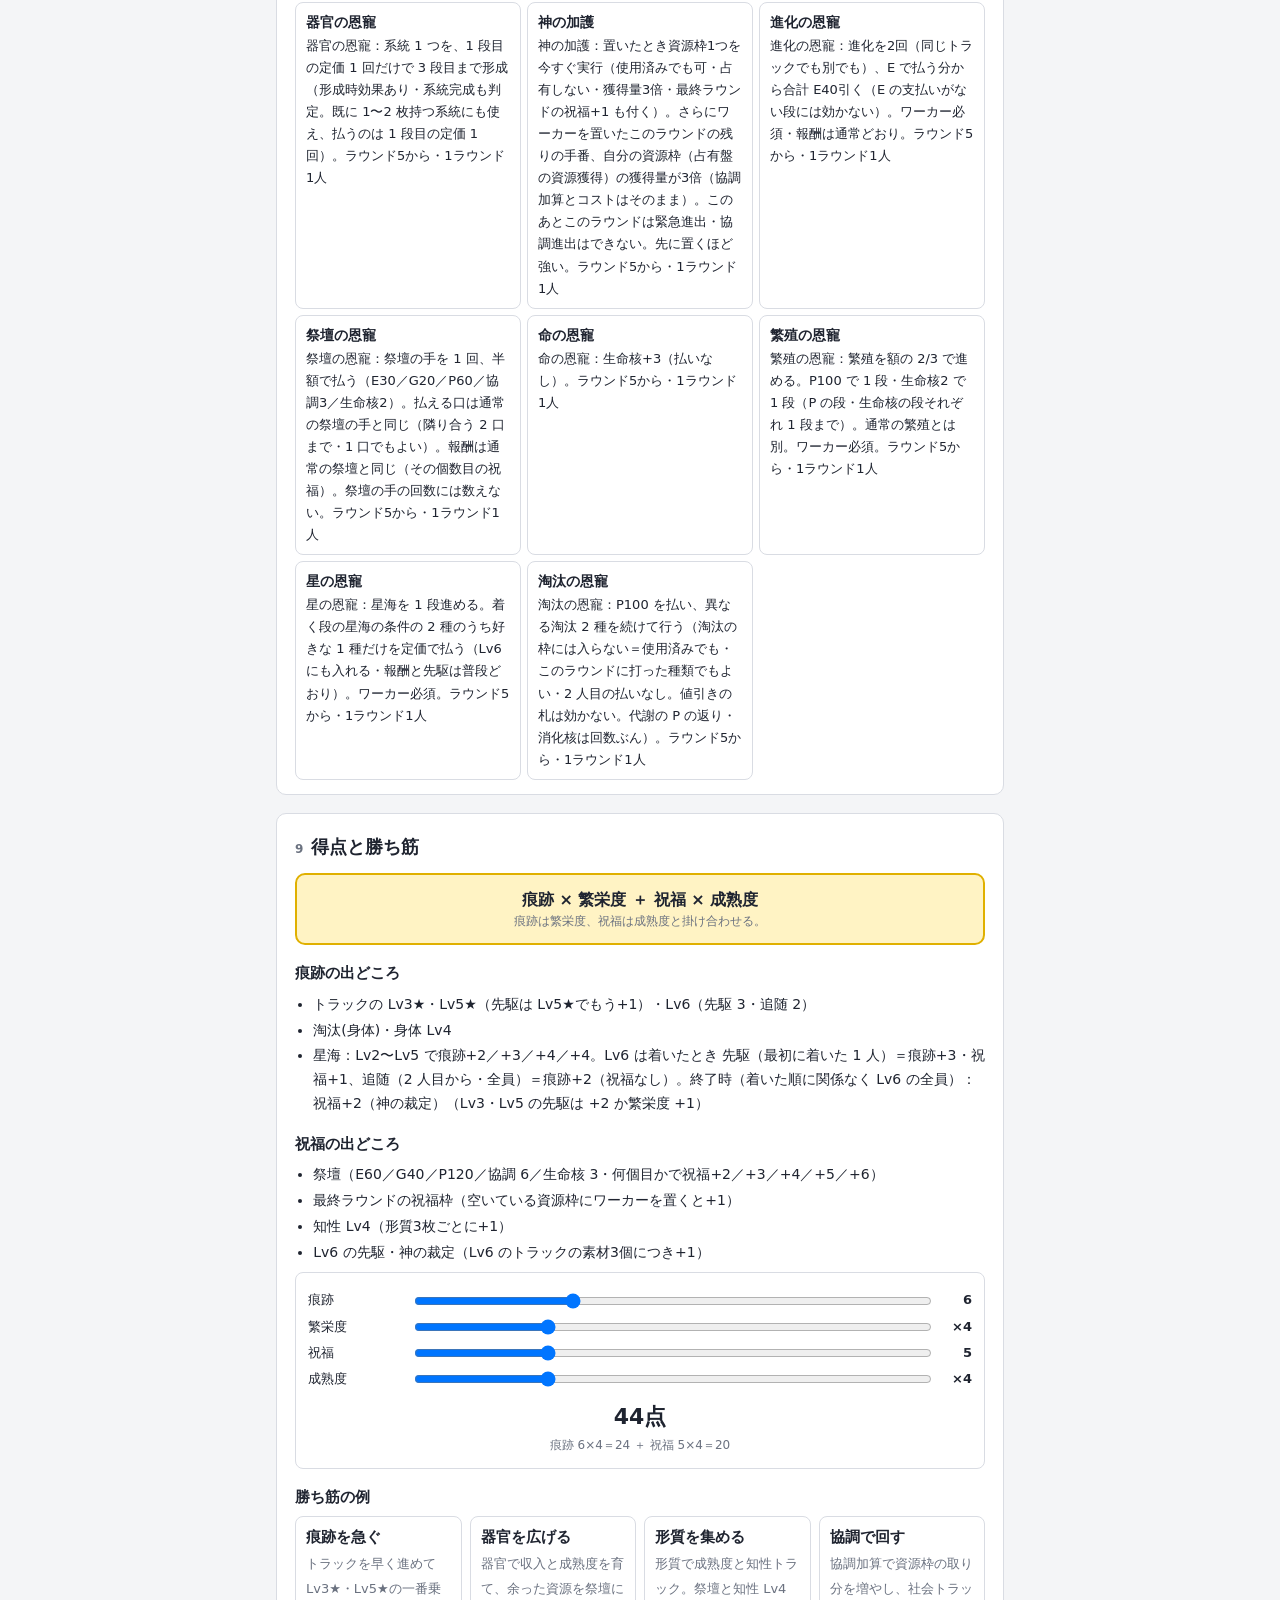
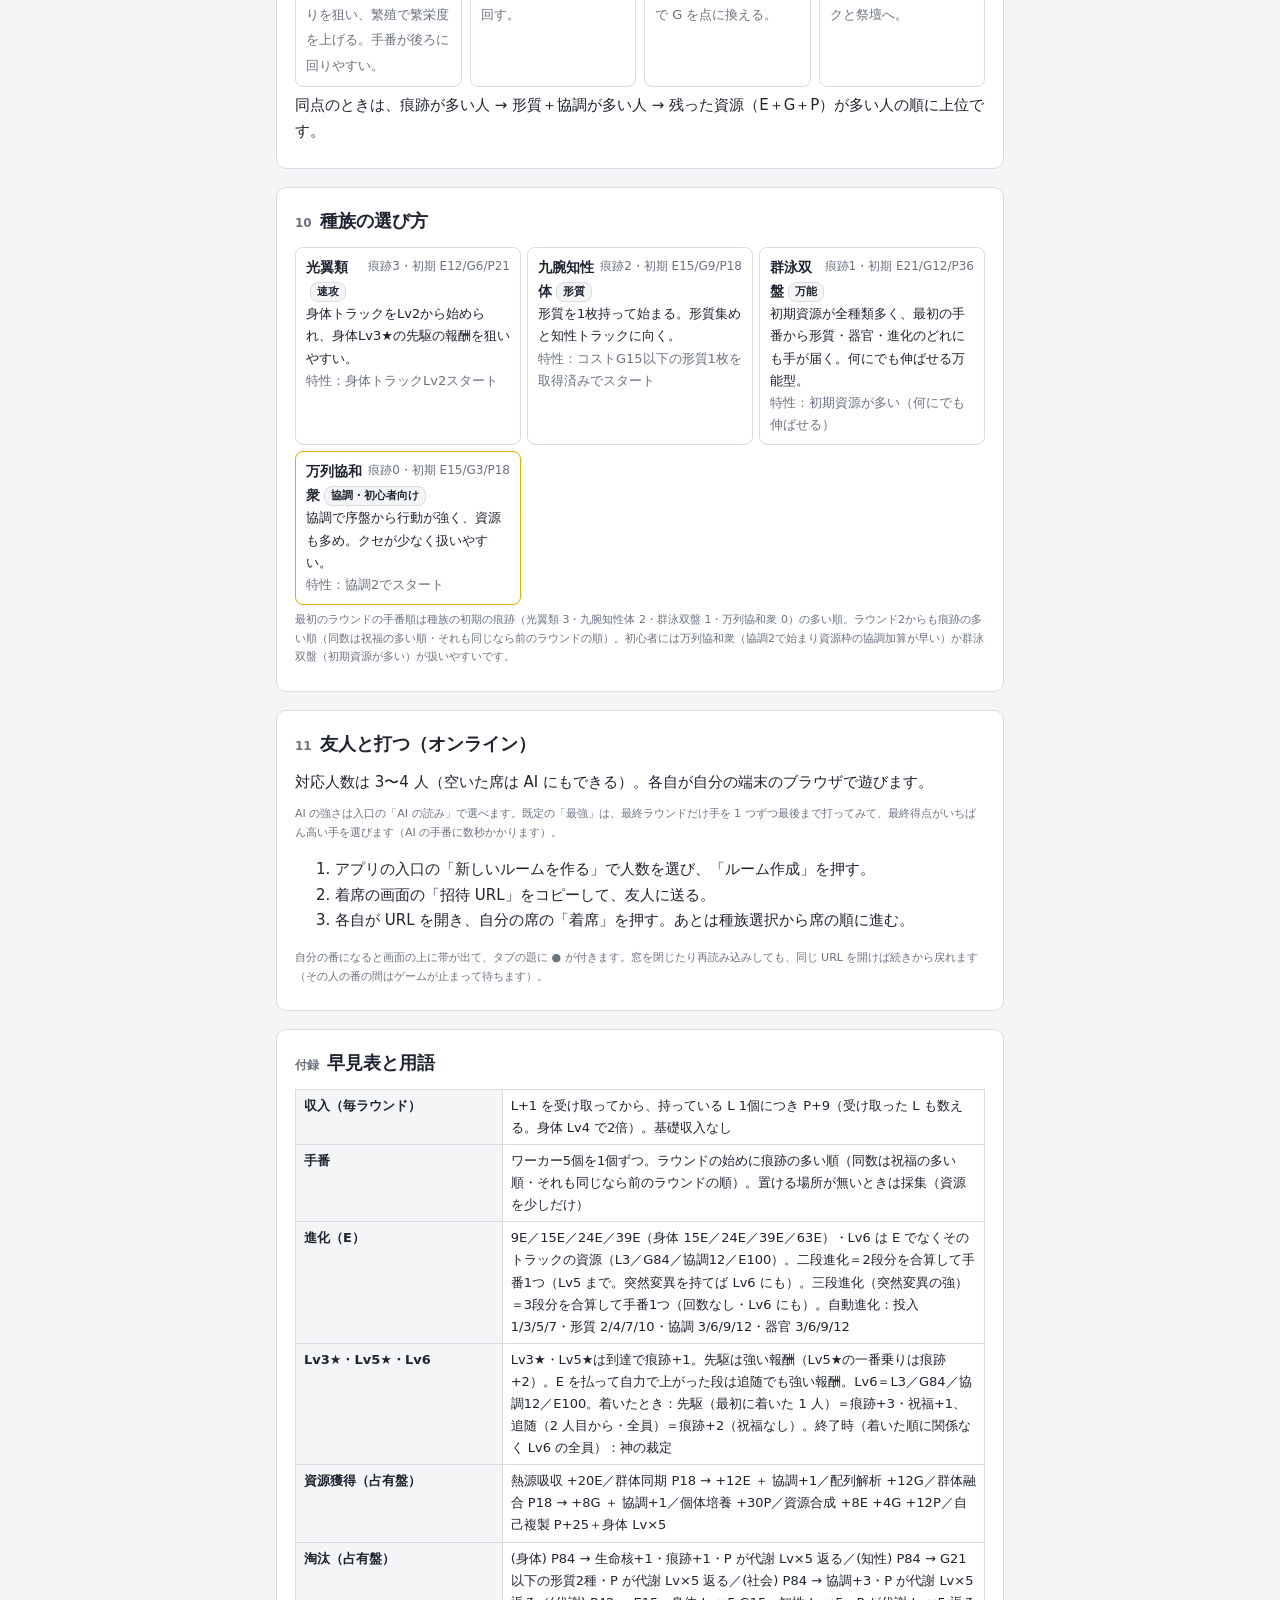
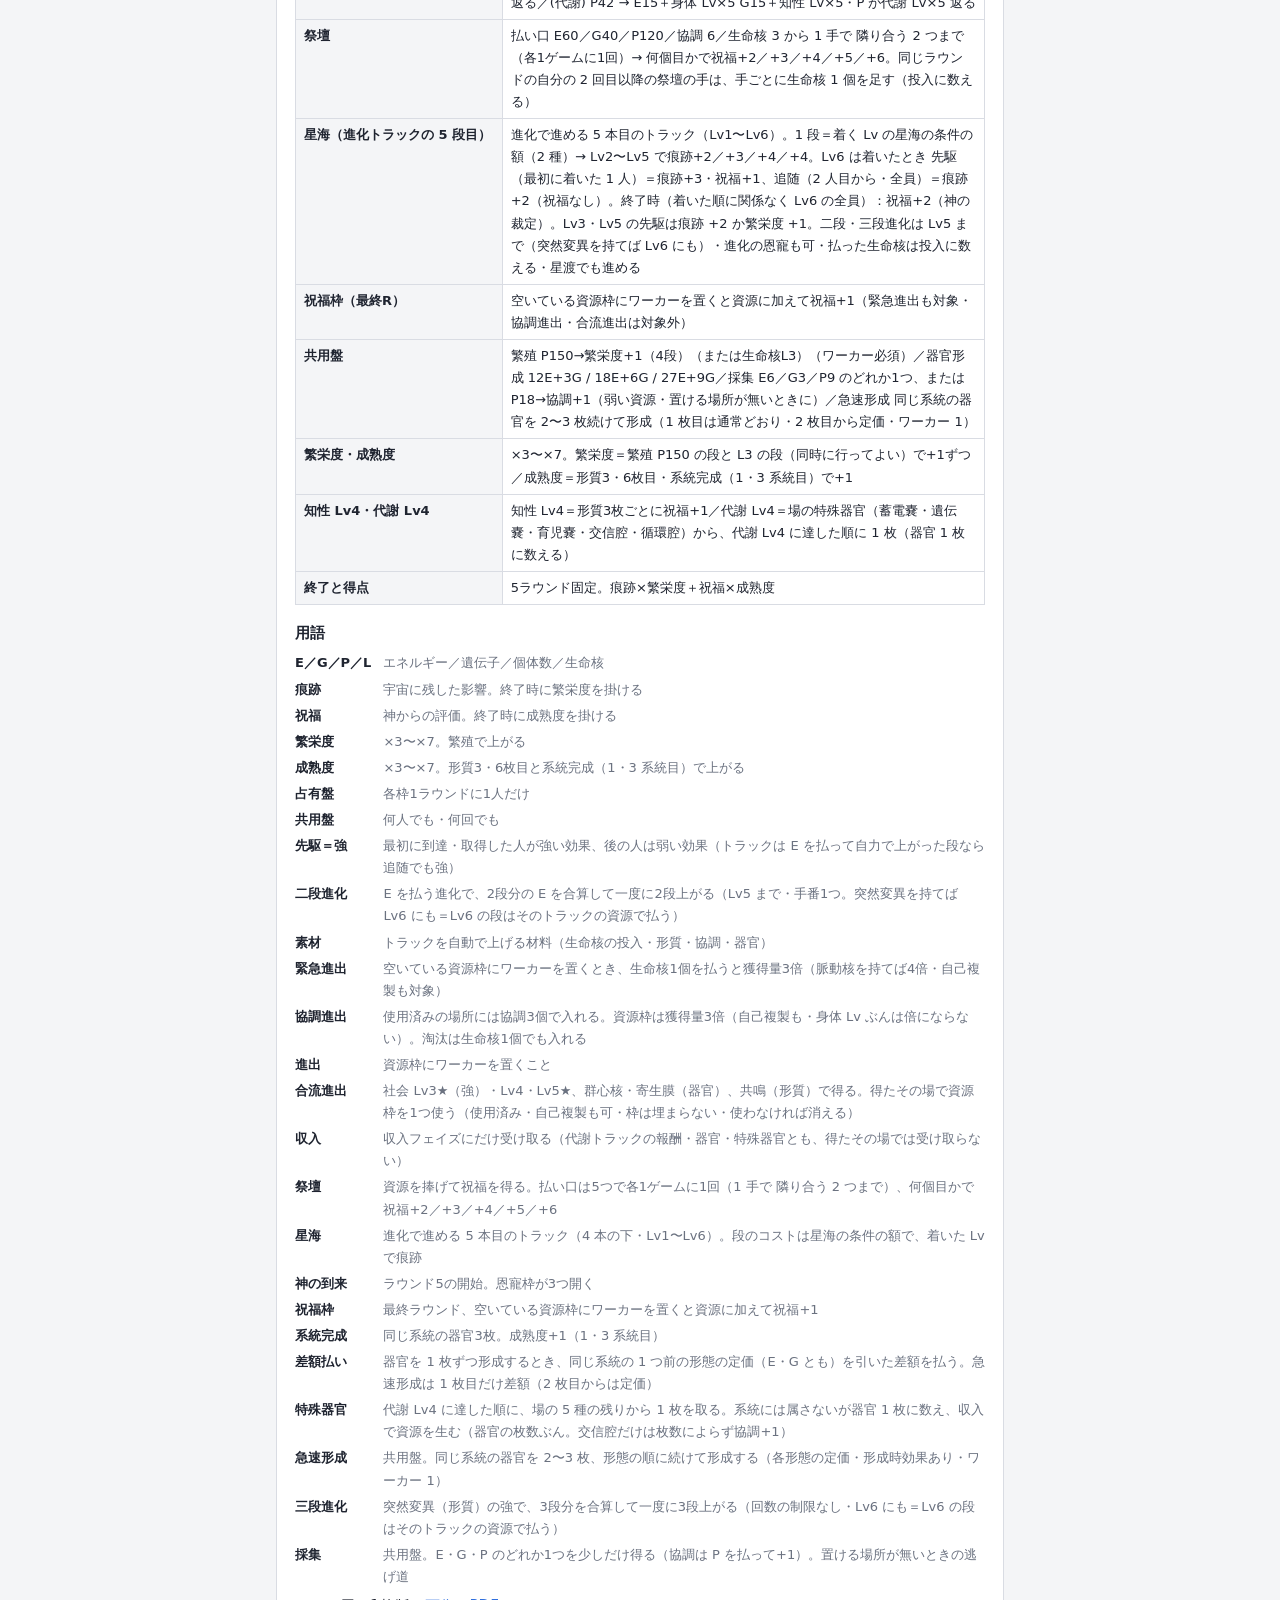
==== commit 2dffe7a5: "deploy: game01 mock v5.05 (2026-11-26 20:02)" ====
--- a/guide/index.html
+++ b/guide/index.html
@@ -314,9 +314,9 @@
 </main>
 <footer>ルールの正本は design.md。数値はアプリと同じ data.js／engine.js（数値セット T52＝5ラウンド）から読み込んでいます。2026-11-17 改訂（記号：先駆の上乗せを「(先 …)」で同じ行に・手番なしはコマに赤い斜線・形質獲得は共用盤へ／T33＝T32＋身体 Lv2 の祭壇の解放を削る〔祭壇の生命核の口は最初から〕・自己複製 P+25＋身体 Lv×5〔倍率は 25 だけ〕・自己複製にも協調進出・協調加算の記号を［資源 +1／協調］に・協調の絵を白の塗りに／星海は進化トラックの 5 段目＝4 本の下に置く／T32＝T31−探索・復元＋恩寵枠の候補 6 種〔器官の恩寵・神の加護・進化の恩寵・祭壇の恩寵・命の恩寵・繁殖の恩寵〕から 3 つ・自己複製 P40〔払いなし・緊急進出の対象〕・特殊器官 蓄電嚢 E4／遺伝嚢 G3／育児嚢〔旧 貯蔵腔〕 P8・発光腺 祝福+2・発光核 痕跡+1＋祝福+2・付記〔細かい決まり〕／T31＝T30＋使用済みの淘汰に協調 3 か生命核 1 個で 2 人目として入れる・知性 Lv5★ 強の裏返しは 3 枚まで・祭壇は 1 手で 2 個まで〔同じラウンドの 2 回目以降の祭壇の手は生命核 1 個を足す〕／T30＝T29＋知性 Lv3★ 弱・Lv5★ 弱／強を「弱の形質を強に裏返す」能力に（Lv3★ 弱 1 枚・Lv5★ 弱 2 枚まで・裏返さない 1 枚につき G+9／Lv5★ 強 好きなだけ）・淘汰(代謝) E15＋身体 Lv×5／G15＋知性 Lv×5・淘汰 4 種のあと P が代謝 Lv×5 返る／T29＝T28＋祭壇 祝福 +2／+3／+4／+5／+6・星海の先駆 Lv3 痕跡 5／Lv5 6・代謝の素材 3／6／9／12（Lv3★ 強 E・G 収入 +4・Lv5★ +10／+5）・知性の素材 2／4／7／10・知的跳躍＝形質 4／3 枚として数える・身体覚醒＝生命核の投入 +3／+2・身体 Lv4 のまとめ払いの条件なし／T28＝T27＋群心網 形成時 協調+1・群体同期／融合で協調+1・星海で払った生命核を投入に数える／T27＝T26＋器官の系統「遊泳」・星渡〔着く Lv の条件の 2 種のうち 1 種を 1.5 倍払って +1 段〕・先駆を Lv3／Lv5 に／T26＝T25＋星海を Lv1〜Lv6〔Lv5／Lv6 の値上げ・Lv6 は 4 本の Lv6 と同じ先着／後着・神の裁定 祝福 +2〕・代謝 Lv6 E100・星渡／T25＝T24−試練＋星海〔進化で進める 5 本目のトラック・1 段＝着く段の星海の条件の額（2 種）・痕跡 +2／+3／+4／+4／+5・3／5 段目の先駆は痕跡 +1 か繁栄度 +1〕−器官の追随の代償／T24＝T23＋試練〔R1〜R5 に 1 種ずつ・いまのラウンドだけ・1 人 1 回・痕跡 +2／+2／+2／+3／+3〕／T23＝T22＋祭壇を払い口 5 つに〔E60／G40／P120／協調 6／生命核 3・各 1 ゲーム 1 回・何個目かで祝福 +2／+2／+3／+3／+4〕・旧の献上 3 種の廃止／T22＝T21＋生命核は E・G の代わりに払えない・身体 Lv3★ 強 L+1 P+30／弱 L+1・Lv5★ 強 L+1 P+60／弱 L+1 P+20・脈動点 収入 P+15・脈動腺 収入 P+25・脈動核 緊急進出 4 倍・身体 Lv6 L3・最果ての痕跡の廃止／T21＝T20＋献上（遺伝子）は生命核で払えない・Lv6 のコスト 知性 G84・代謝 E150／T20＝T19−収入を得たときの 1 回（代謝トラックの報酬・器官とも次の収入フェイズから）・★の段は素材で自動的に上がった追随なら弱い方（自力で払った段は追随でも強い方）・神経は神経点・神経網が形質 1 枚、神経核が 2 枚・身体 Lv6 のコスト L4／T19＝T18＋自由行動は合流進出（得たその場で使う・使用済みと自己複製も可）・代謝トラックと器官の収入は得たときにも 1 回・代謝 Lv5★ 全種+8／+4・呼吸核 全種+4・神経網／発光点 G+6・神経は形質 2 枚ぶん・資源枠 E20／G12／E12／G8／E8 G4 P12・Lv6 のコスト L5／G66／協調12／E120・Lv6 は先駆 痕跡+3＋祝福+1／追随 痕跡+2・知性の神の裁定は Lv4 のぶんを引かない／T18＝T17＋緊急進出は空き枠で生命核 1 個・獲得量 3 倍（使用済みの枠は協調進出だけ）・生命核→資源の廃止・連結は連結核＝完成した系統 1 つにつき+12・交信腔＝収入 協調+1・淘汰(代謝) E+20 G+20・社会 Lv6 の神の裁定＝祝福+3 固定／T17＝T16＋光翼の初期 P21・九腕の初期 E15／T16＝T15＋器官の定価 2 段目+E3・3 段目+E6 G3・特殊器官 2 枚の強化／T15＝T14＋器官の造り直し：1 枚ずつは差額払い・系統完成の成熟度は 1・3 系統目・代謝の臨界 2/4/6/8・代謝 Lv4 は特殊器官・器官の恩寵は第 1 形態の定価で第 3 形態まで・新系統 孵化／神経／発光・促進と形質 3 種〔共生・代替燃料・適応放散〕の廃止）。</footer>
 
-<script src="../app/js/icons.js?v=5.04"></script>
-<script src="../app/js/data.js?v=5.04"></script>
-<script src="../app/js/engine.js?v=5.04"></script>
+<script src="../app/js/icons.js?v=5.05"></script>
+<script src="../app/js/data.js?v=5.05"></script>
+<script src="../app/js/engine.js?v=5.05"></script>
 <script>
 (function () {
   'use strict';
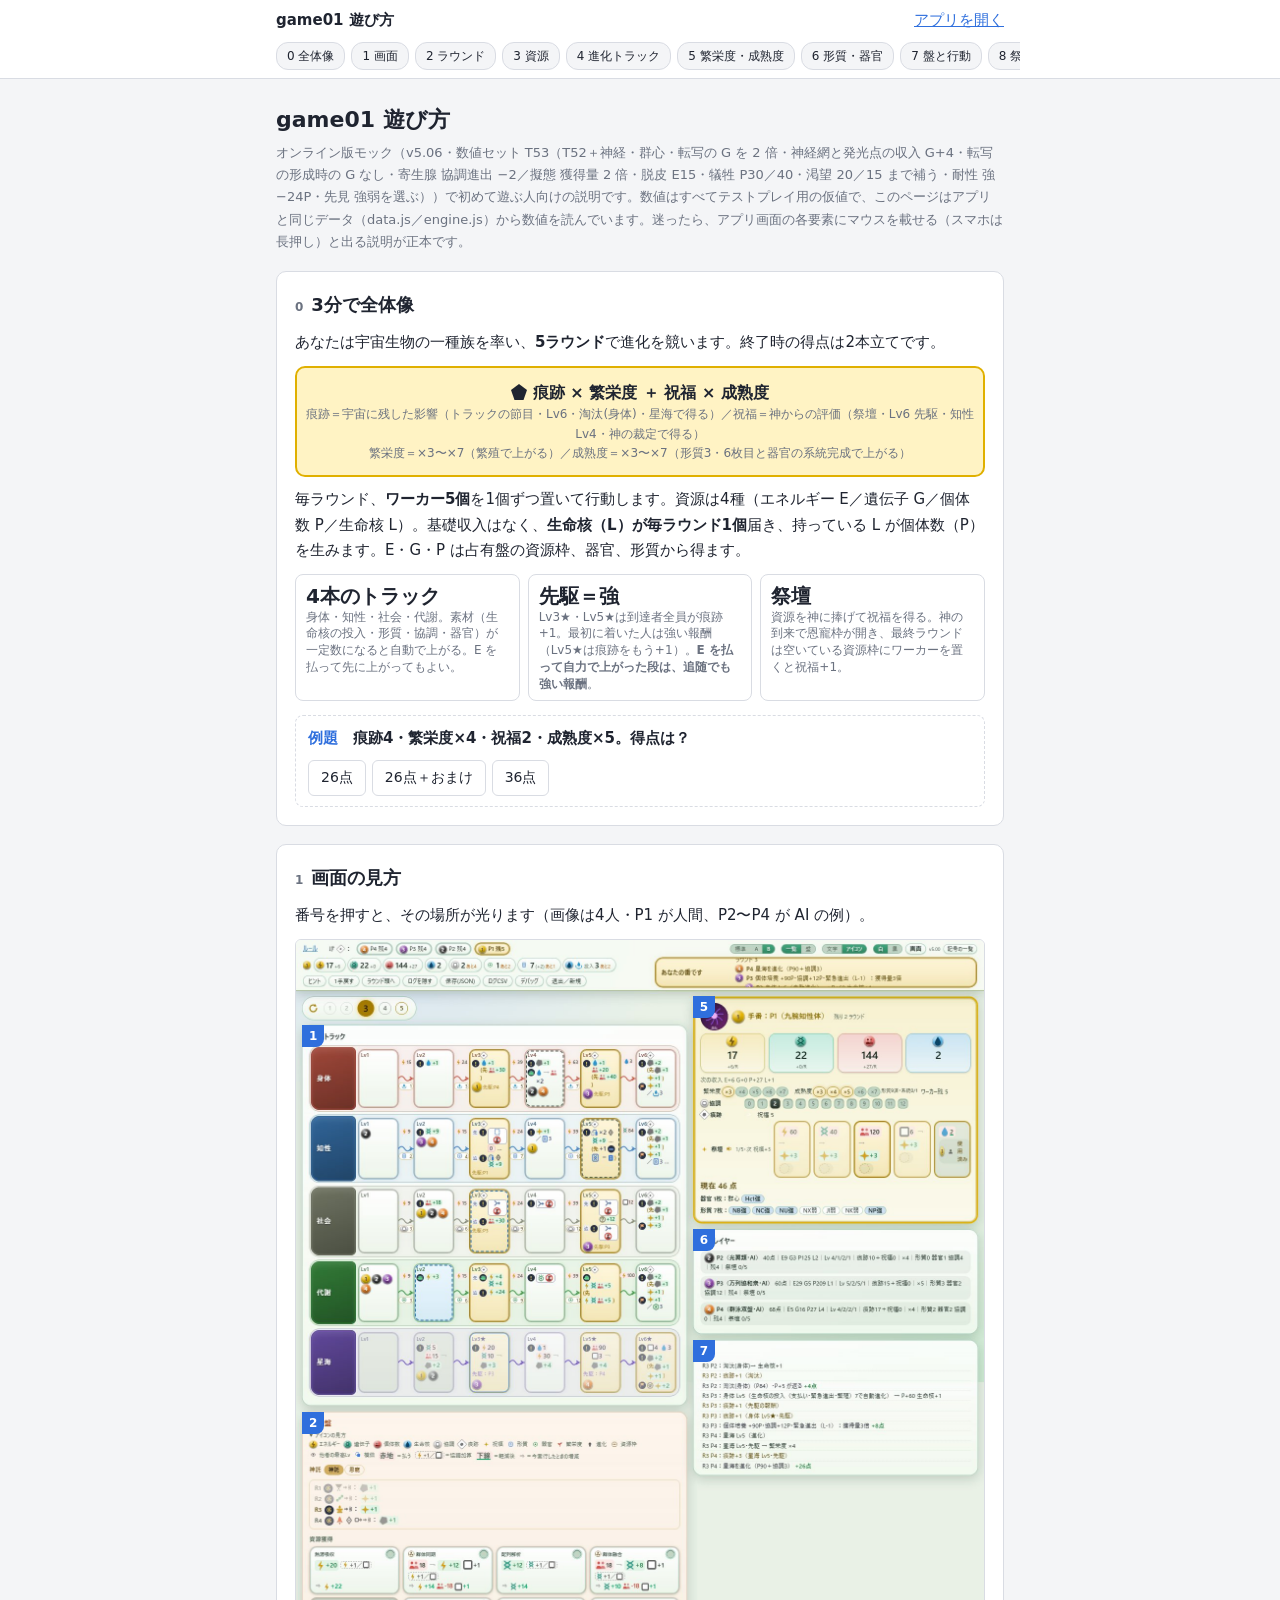
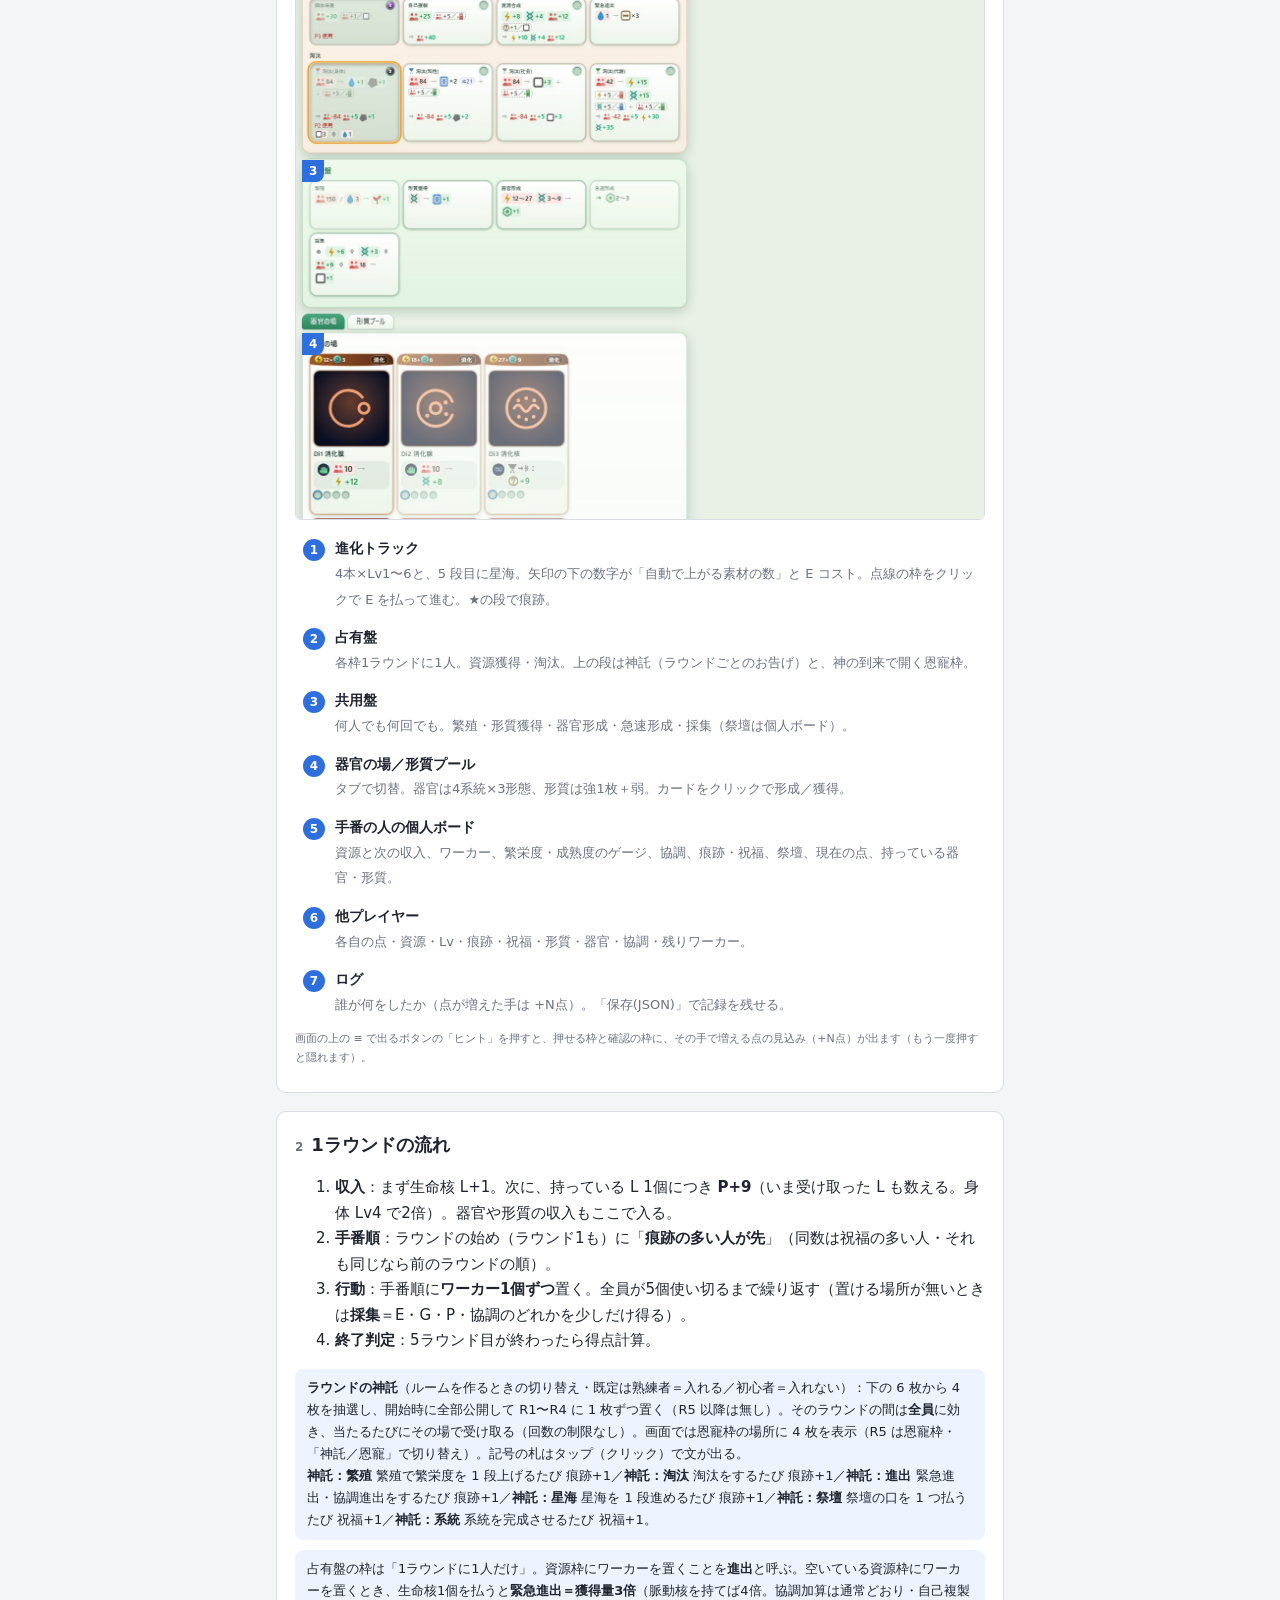
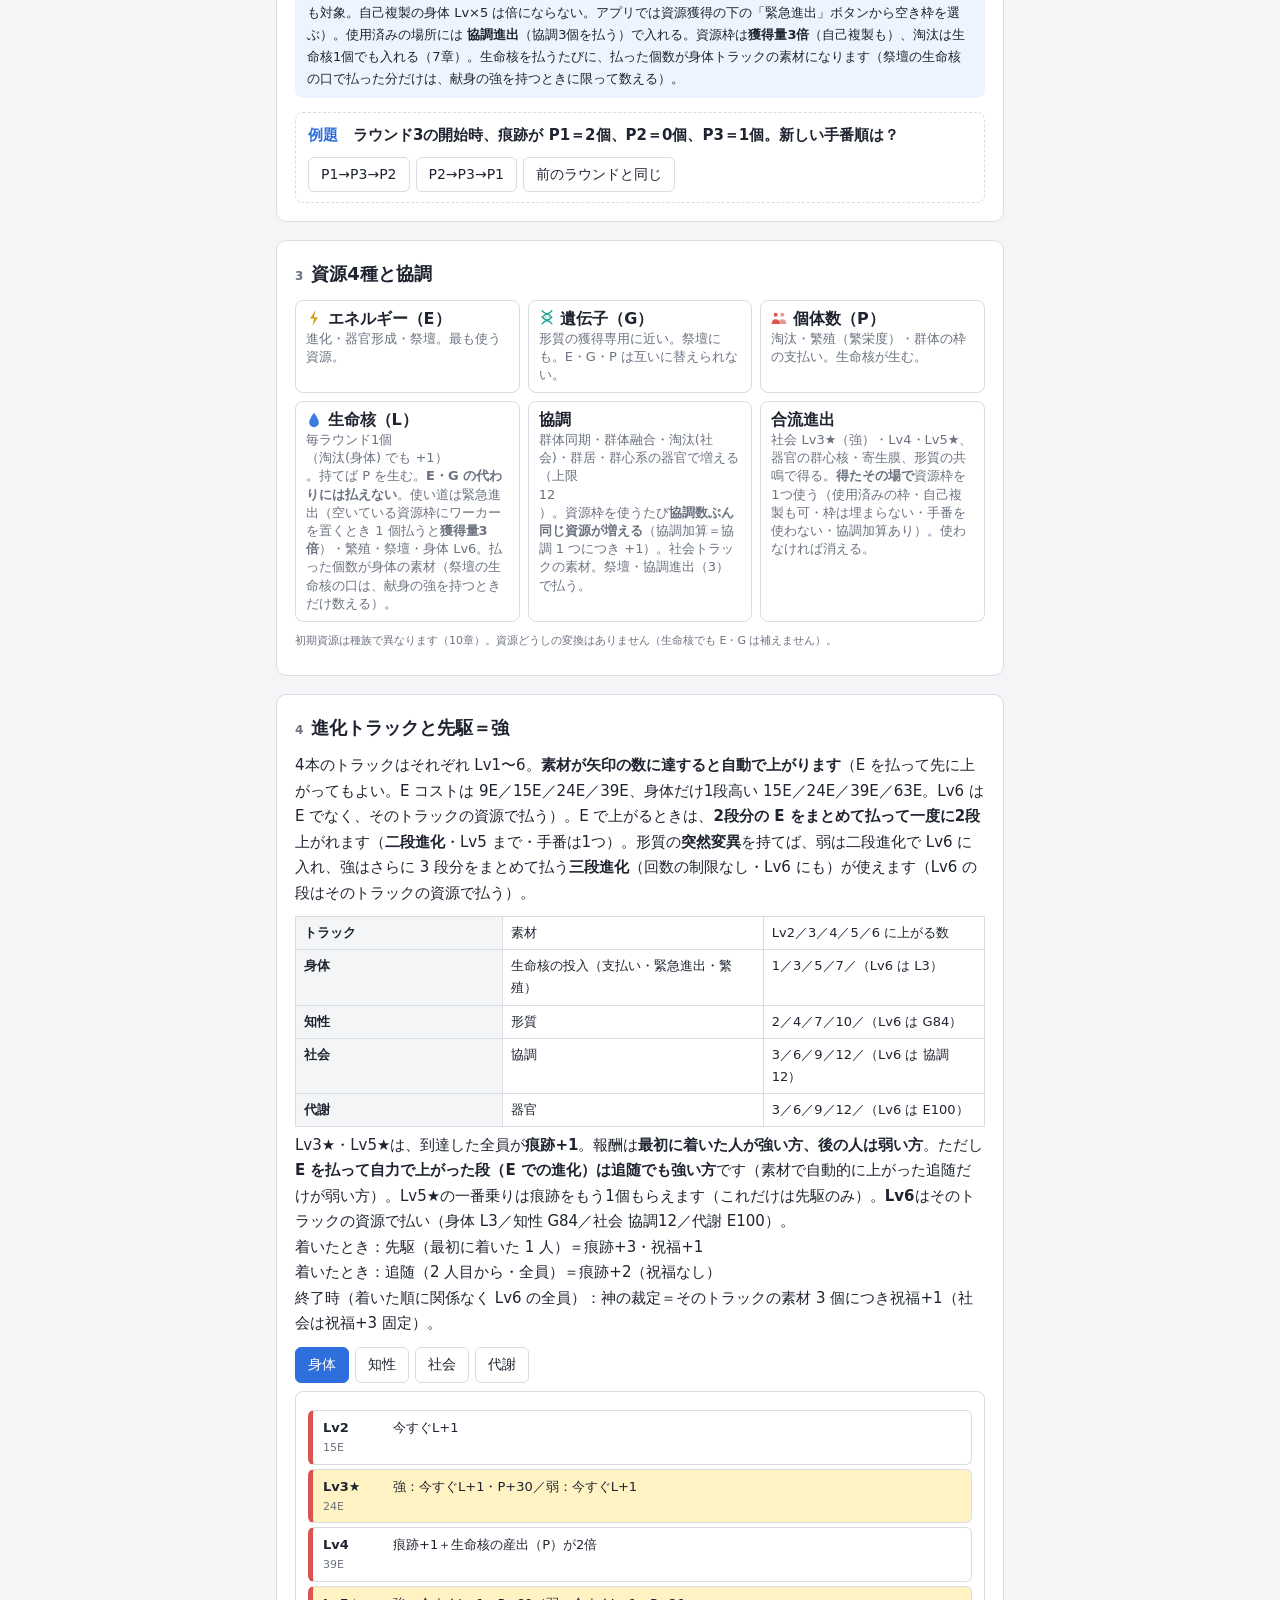
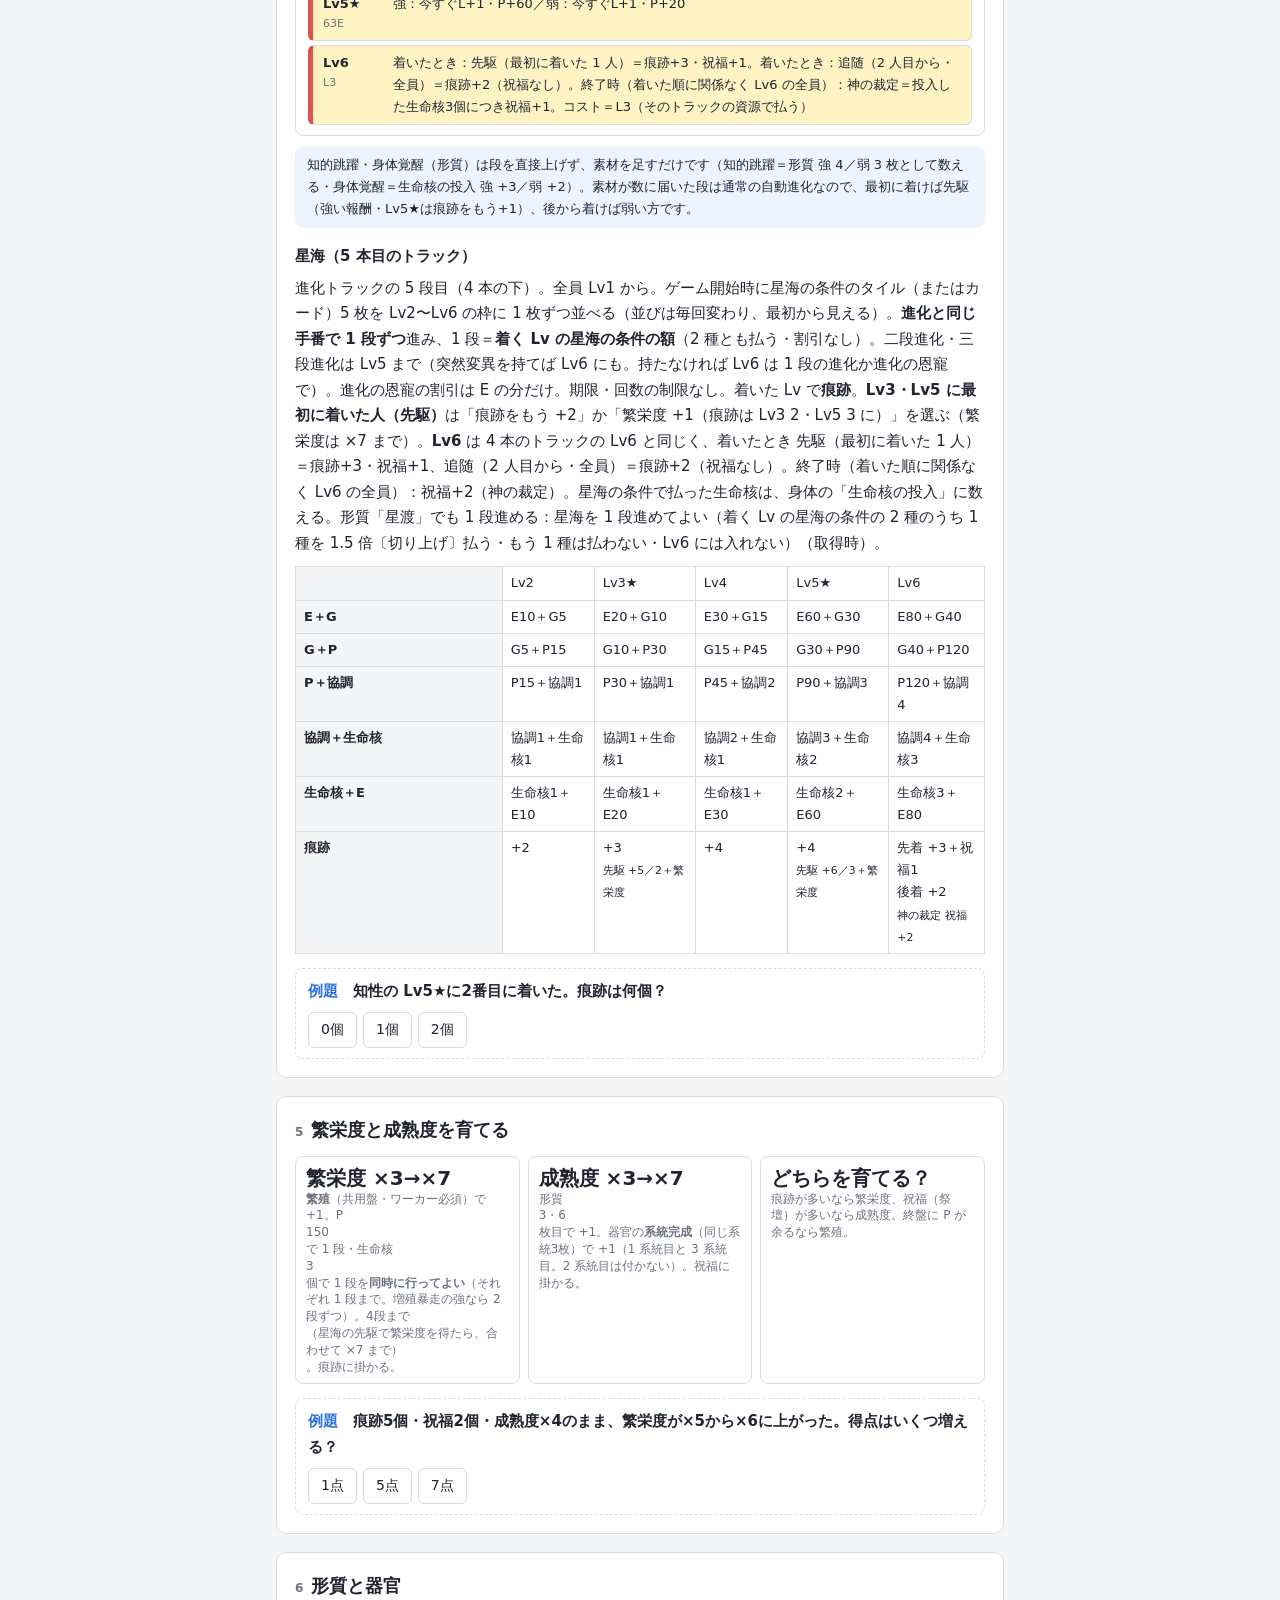
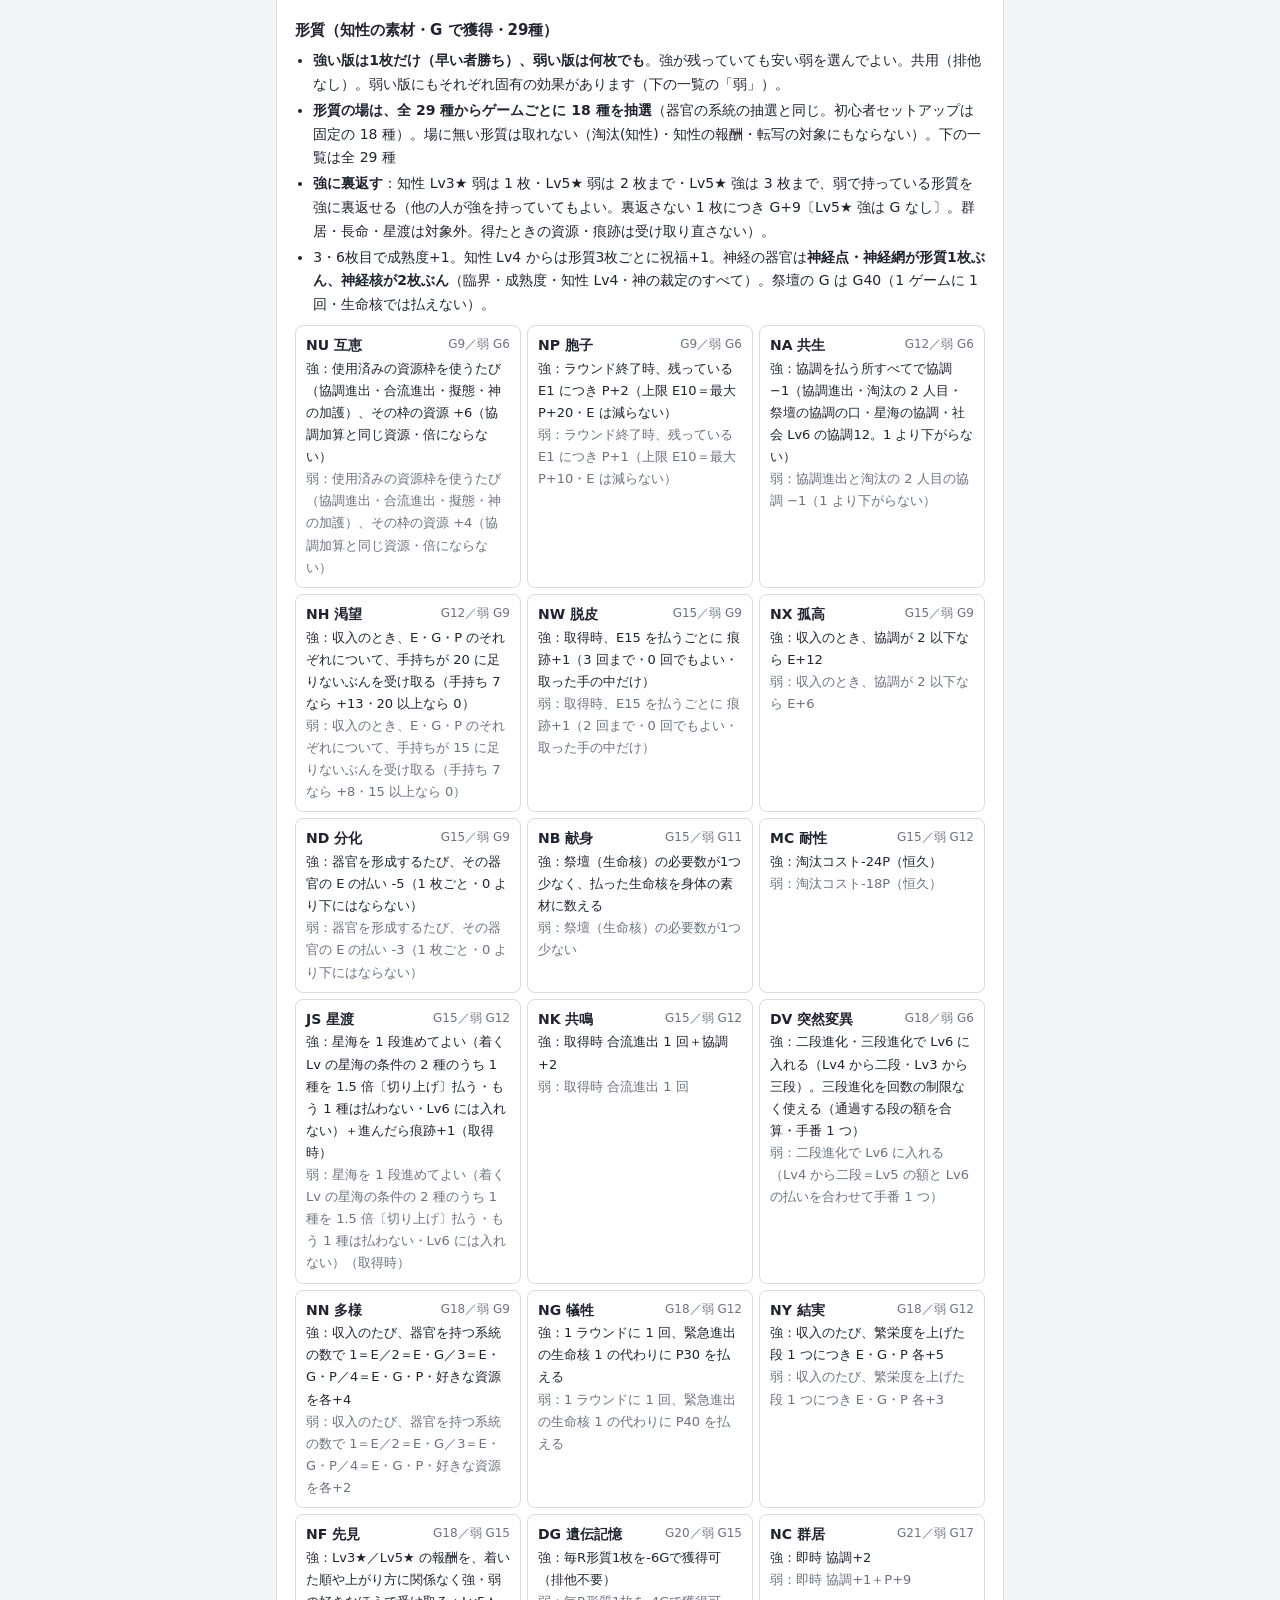
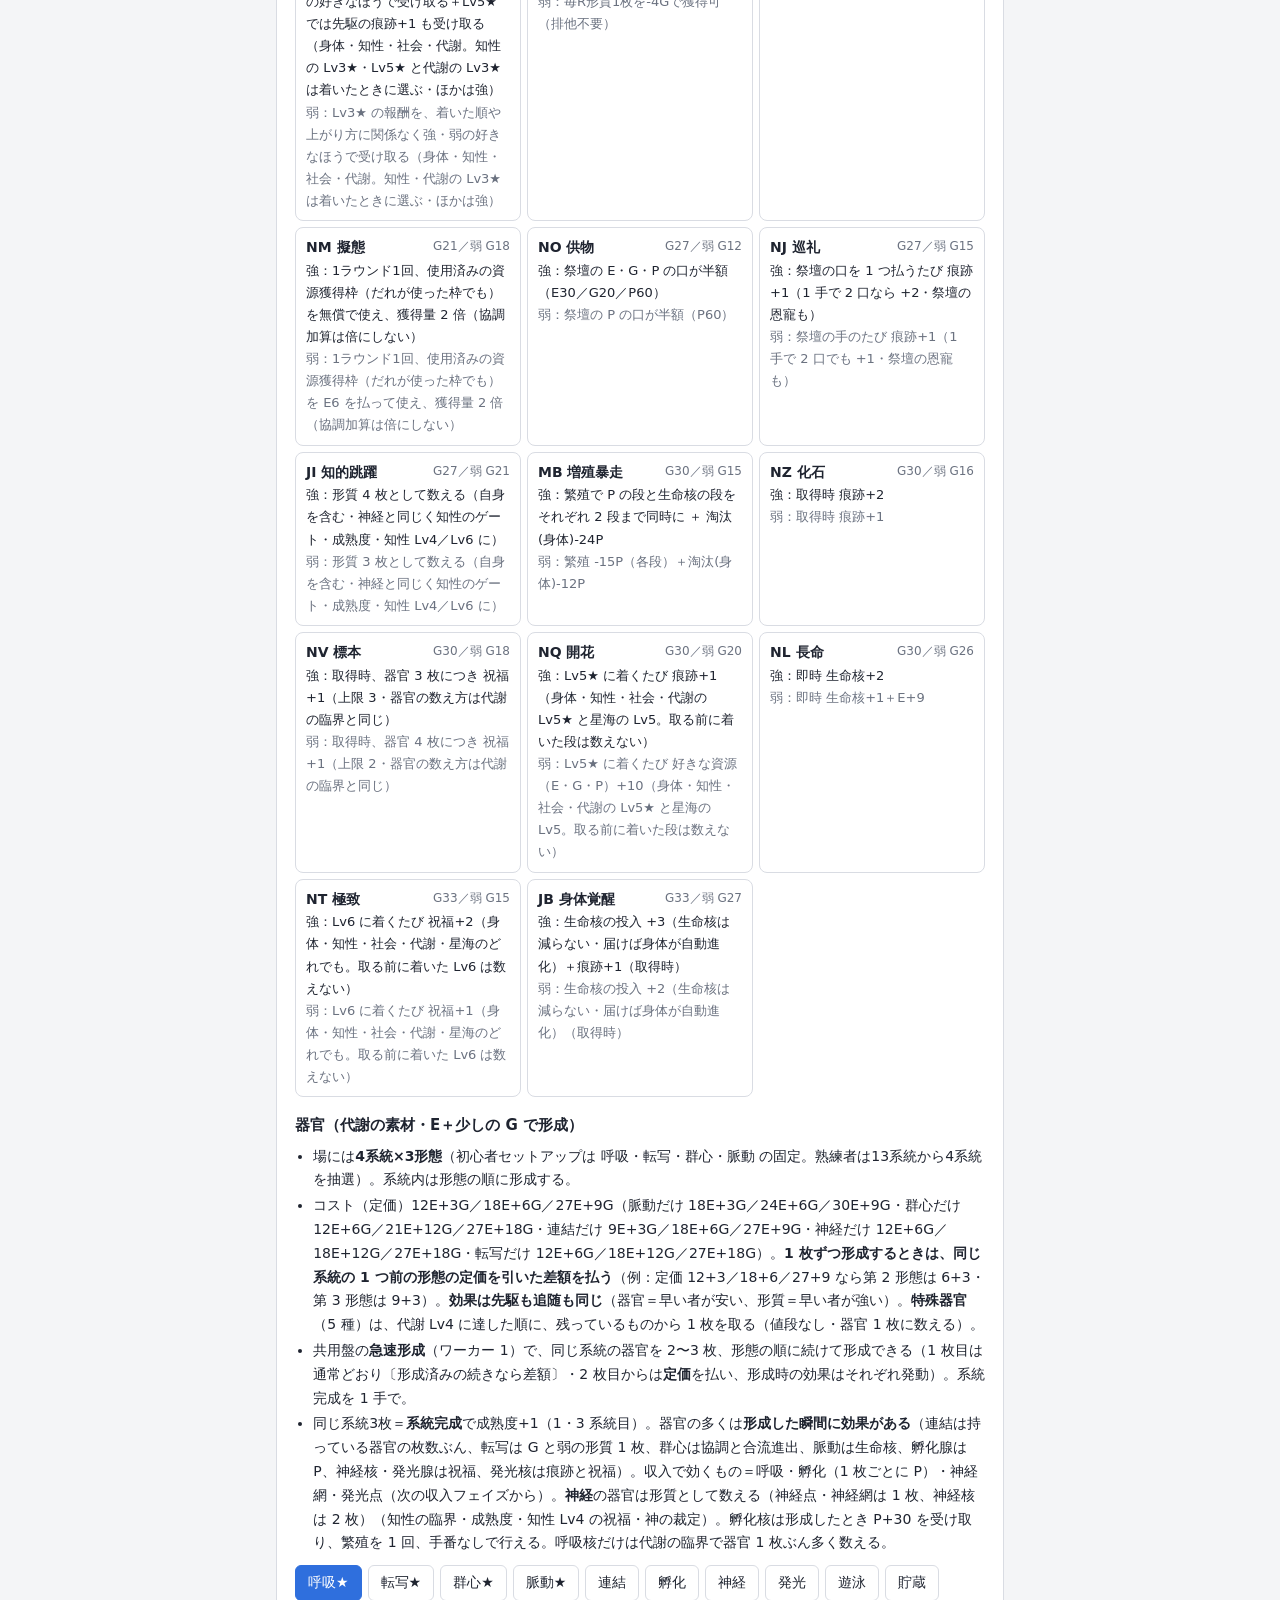
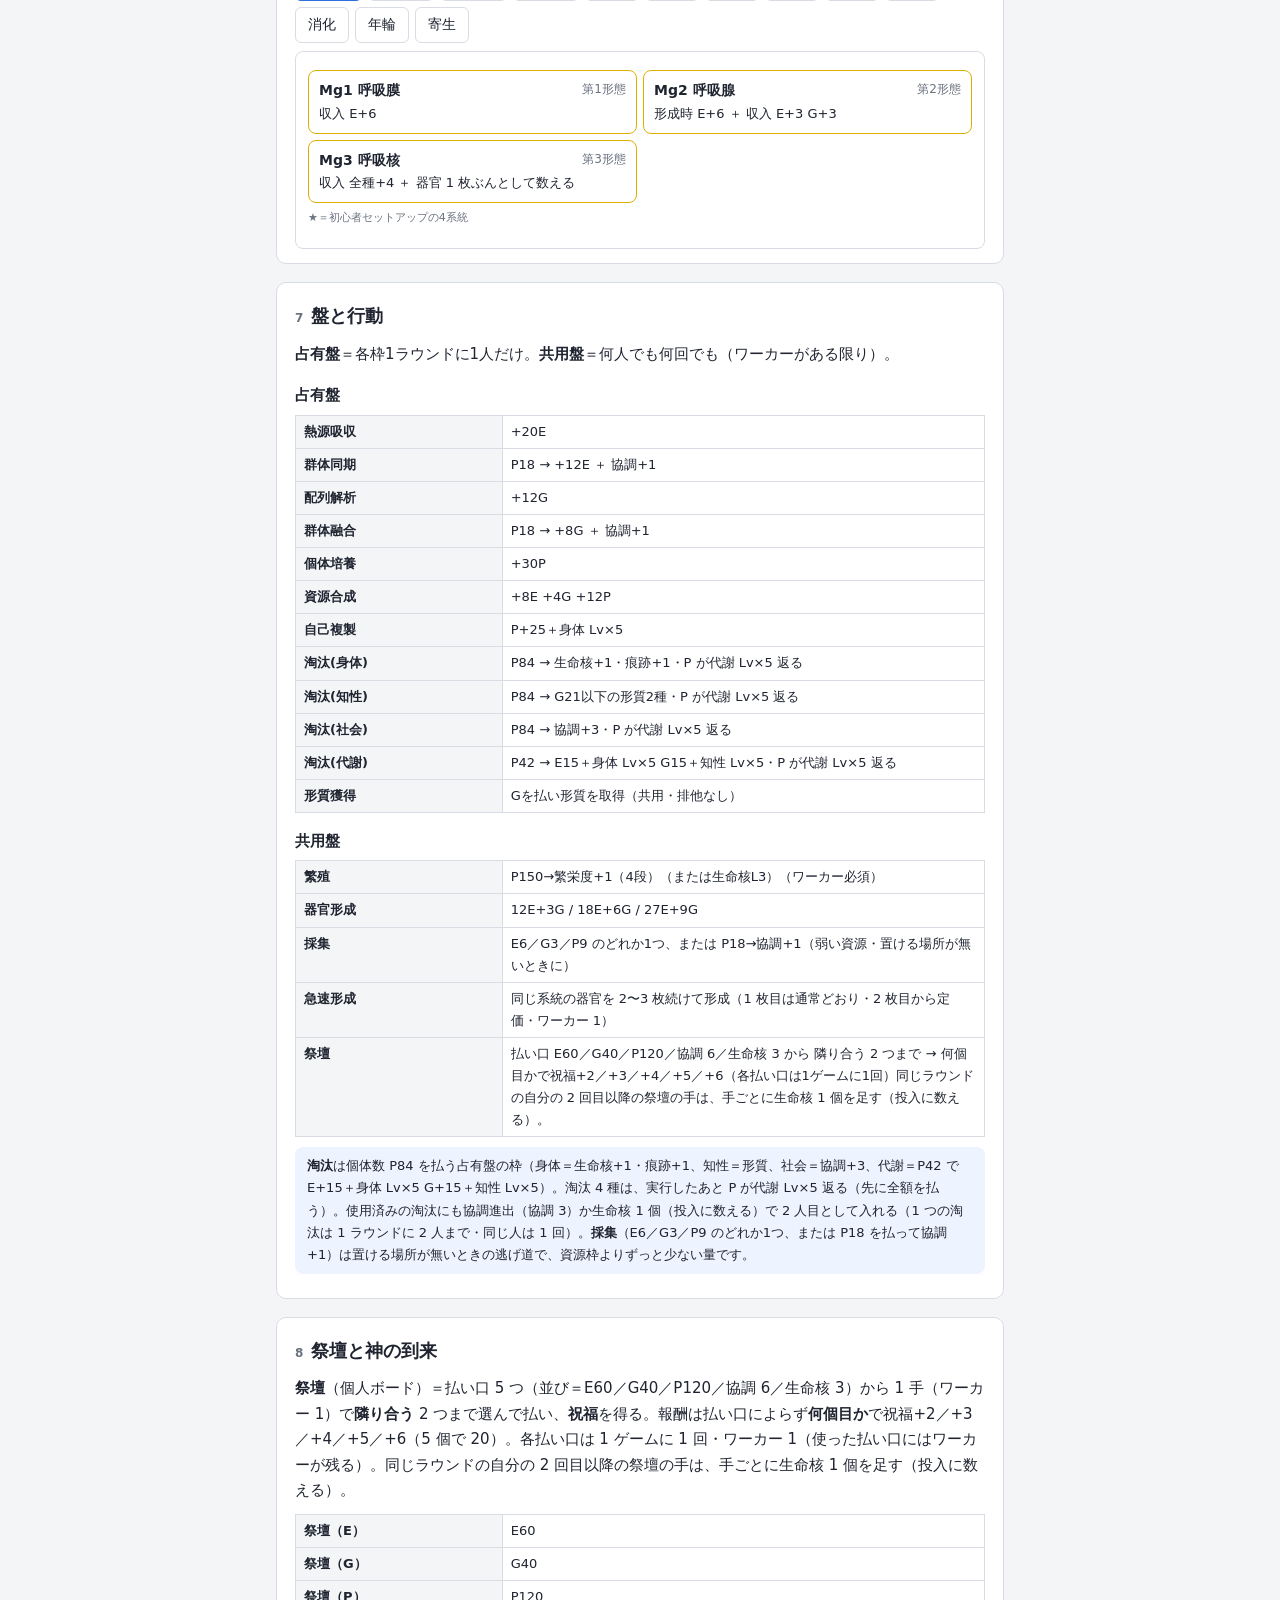
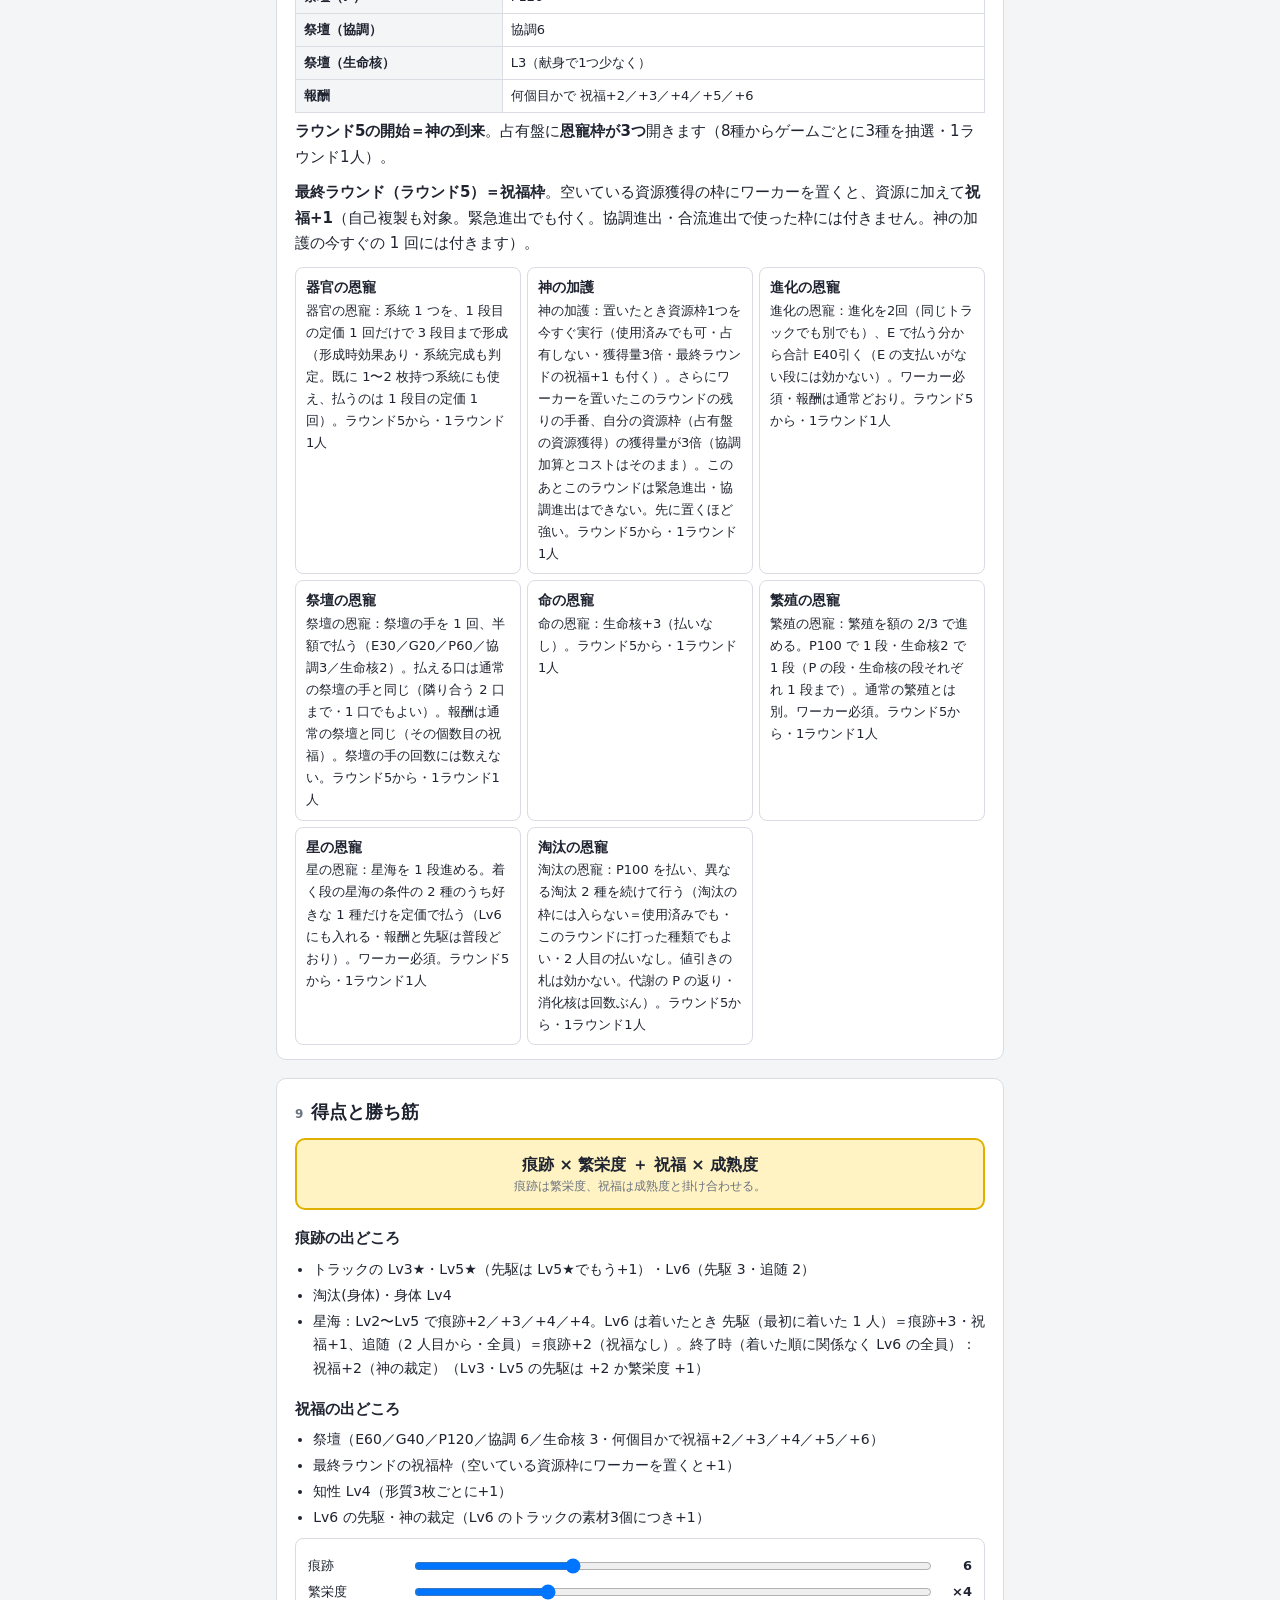
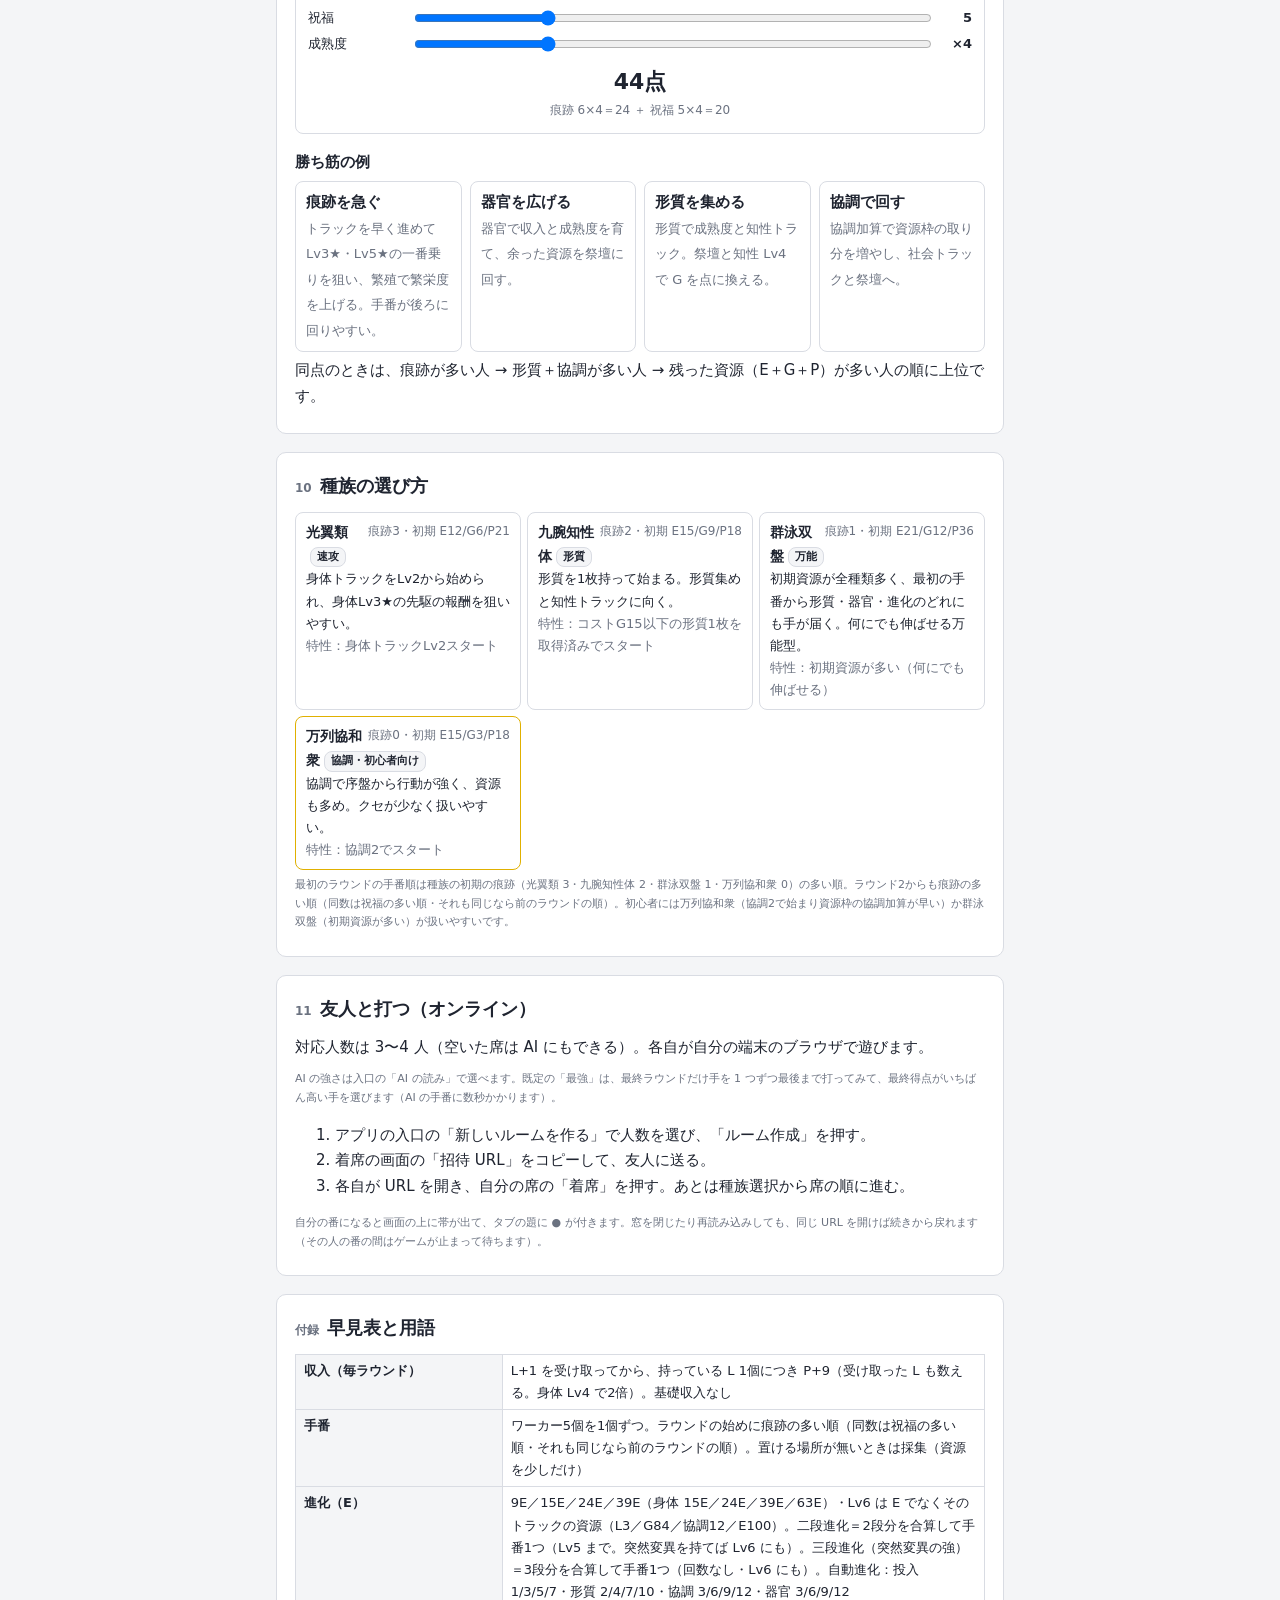
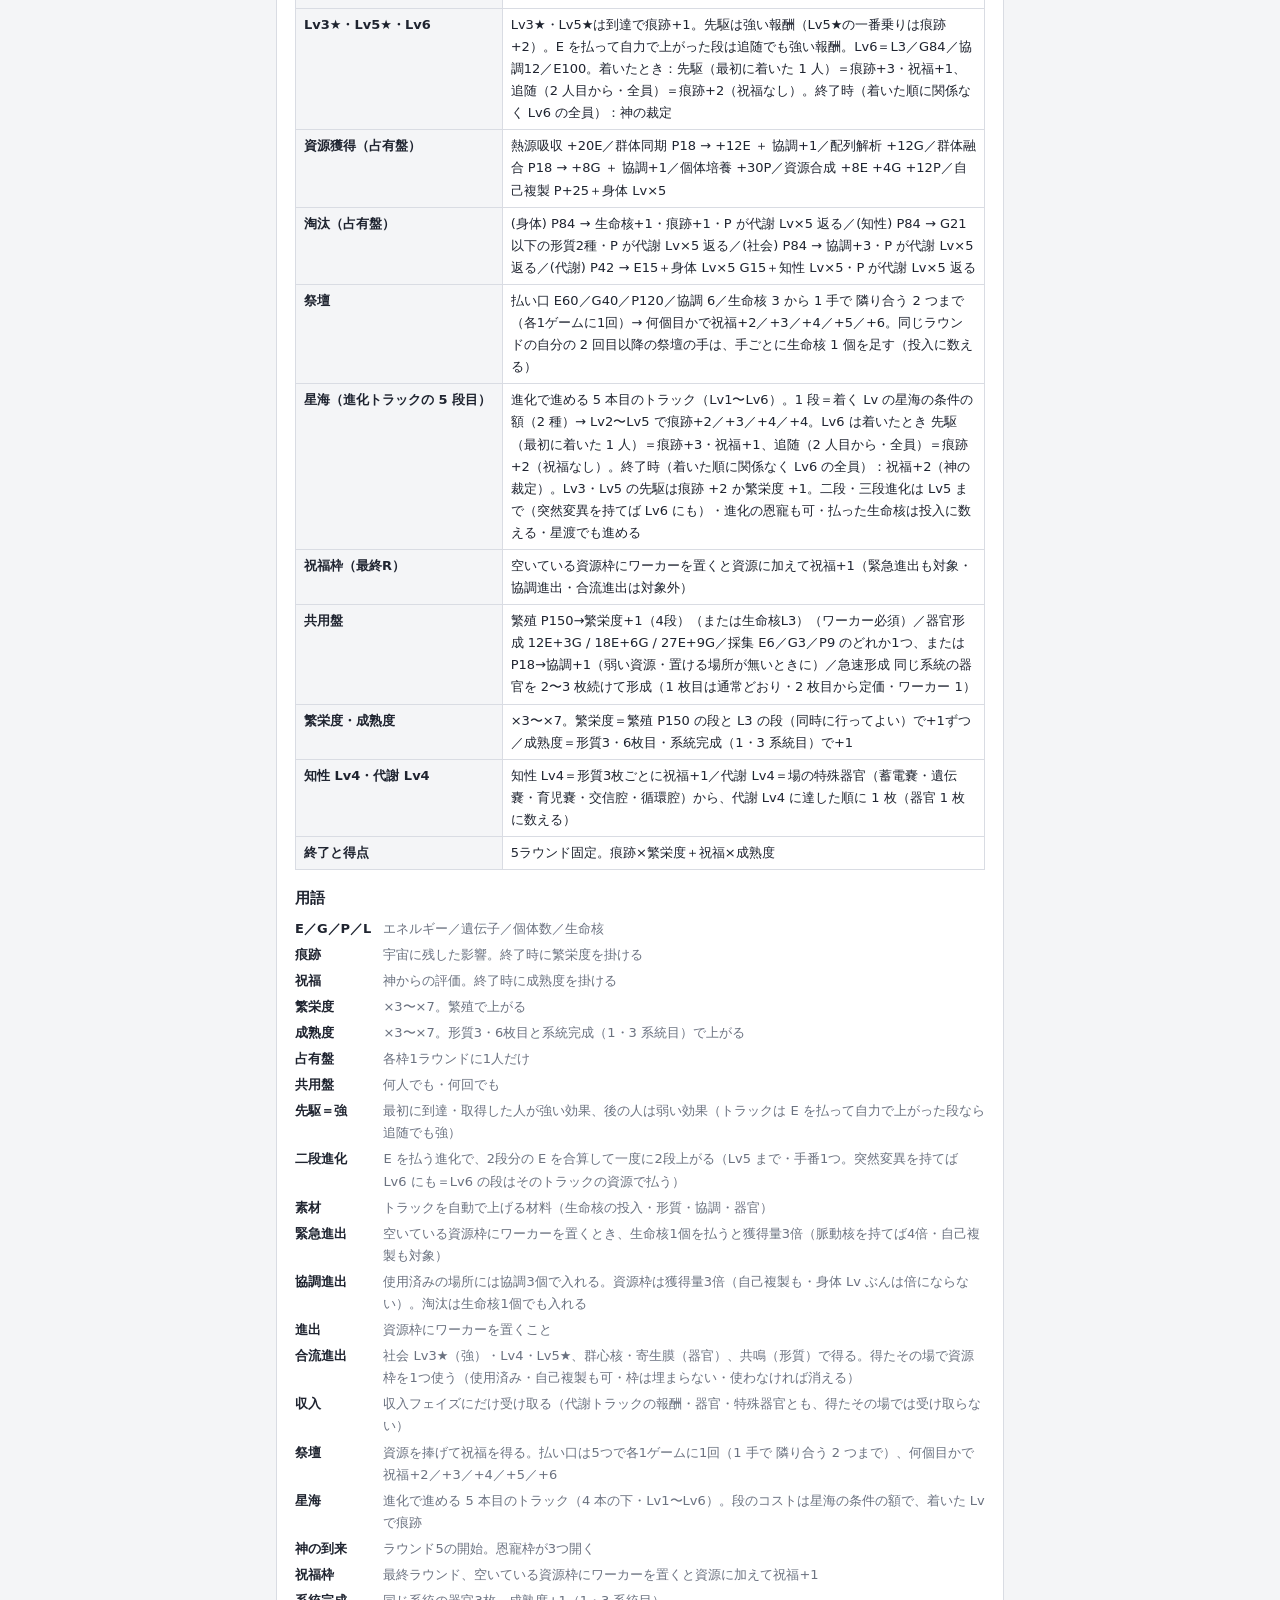
==== commit 34e9c1cc: "deploy: game01 mock v5.06 (2026-11-28 01:37)" ====
--- a/guide/index.html
+++ b/guide/index.html
@@ -312,11 +312,11 @@
 </ul>
 </section>
 </main>
-<footer>ルールの正本は design.md。数値はアプリと同じ data.js／engine.js（数値セット T52＝5ラウンド）から読み込んでいます。2026-11-17 改訂（記号：先駆の上乗せを「(先 …)」で同じ行に・手番なしはコマに赤い斜線・形質獲得は共用盤へ／T33＝T32＋身体 Lv2 の祭壇の解放を削る〔祭壇の生命核の口は最初から〕・自己複製 P+25＋身体 Lv×5〔倍率は 25 だけ〕・自己複製にも協調進出・協調加算の記号を［資源 +1／協調］に・協調の絵を白の塗りに／星海は進化トラックの 5 段目＝4 本の下に置く／T32＝T31−探索・復元＋恩寵枠の候補 6 種〔器官の恩寵・神の加護・進化の恩寵・祭壇の恩寵・命の恩寵・繁殖の恩寵〕から 3 つ・自己複製 P40〔払いなし・緊急進出の対象〕・特殊器官 蓄電嚢 E4／遺伝嚢 G3／育児嚢〔旧 貯蔵腔〕 P8・発光腺 祝福+2・発光核 痕跡+1＋祝福+2・付記〔細かい決まり〕／T31＝T30＋使用済みの淘汰に協調 3 か生命核 1 個で 2 人目として入れる・知性 Lv5★ 強の裏返しは 3 枚まで・祭壇は 1 手で 2 個まで〔同じラウンドの 2 回目以降の祭壇の手は生命核 1 個を足す〕／T30＝T29＋知性 Lv3★ 弱・Lv5★ 弱／強を「弱の形質を強に裏返す」能力に（Lv3★ 弱 1 枚・Lv5★ 弱 2 枚まで・裏返さない 1 枚につき G+9／Lv5★ 強 好きなだけ）・淘汰(代謝) E15＋身体 Lv×5／G15＋知性 Lv×5・淘汰 4 種のあと P が代謝 Lv×5 返る／T29＝T28＋祭壇 祝福 +2／+3／+4／+5／+6・星海の先駆 Lv3 痕跡 5／Lv5 6・代謝の素材 3／6／9／12（Lv3★ 強 E・G 収入 +4・Lv5★ +10／+5）・知性の素材 2／4／7／10・知的跳躍＝形質 4／3 枚として数える・身体覚醒＝生命核の投入 +3／+2・身体 Lv4 のまとめ払いの条件なし／T28＝T27＋群心網 形成時 協調+1・群体同期／融合で協調+1・星海で払った生命核を投入に数える／T27＝T26＋器官の系統「遊泳」・星渡〔着く Lv の条件の 2 種のうち 1 種を 1.5 倍払って +1 段〕・先駆を Lv3／Lv5 に／T26＝T25＋星海を Lv1〜Lv6〔Lv5／Lv6 の値上げ・Lv6 は 4 本の Lv6 と同じ先着／後着・神の裁定 祝福 +2〕・代謝 Lv6 E100・星渡／T25＝T24−試練＋星海〔進化で進める 5 本目のトラック・1 段＝着く段の星海の条件の額（2 種）・痕跡 +2／+3／+4／+4／+5・3／5 段目の先駆は痕跡 +1 か繁栄度 +1〕−器官の追随の代償／T24＝T23＋試練〔R1〜R5 に 1 種ずつ・いまのラウンドだけ・1 人 1 回・痕跡 +2／+2／+2／+3／+3〕／T23＝T22＋祭壇を払い口 5 つに〔E60／G40／P120／協調 6／生命核 3・各 1 ゲーム 1 回・何個目かで祝福 +2／+2／+3／+3／+4〕・旧の献上 3 種の廃止／T22＝T21＋生命核は E・G の代わりに払えない・身体 Lv3★ 強 L+1 P+30／弱 L+1・Lv5★ 強 L+1 P+60／弱 L+1 P+20・脈動点 収入 P+15・脈動腺 収入 P+25・脈動核 緊急進出 4 倍・身体 Lv6 L3・最果ての痕跡の廃止／T21＝T20＋献上（遺伝子）は生命核で払えない・Lv6 のコスト 知性 G84・代謝 E150／T20＝T19−収入を得たときの 1 回（代謝トラックの報酬・器官とも次の収入フェイズから）・★の段は素材で自動的に上がった追随なら弱い方（自力で払った段は追随でも強い方）・神経は神経点・神経網が形質 1 枚、神経核が 2 枚・身体 Lv6 のコスト L4／T19＝T18＋自由行動は合流進出（得たその場で使う・使用済みと自己複製も可）・代謝トラックと器官の収入は得たときにも 1 回・代謝 Lv5★ 全種+8／+4・呼吸核 全種+4・神経網／発光点 G+6・神経は形質 2 枚ぶん・資源枠 E20／G12／E12／G8／E8 G4 P12・Lv6 のコスト L5／G66／協調12／E120・Lv6 は先駆 痕跡+3＋祝福+1／追随 痕跡+2・知性の神の裁定は Lv4 のぶんを引かない／T18＝T17＋緊急進出は空き枠で生命核 1 個・獲得量 3 倍（使用済みの枠は協調進出だけ）・生命核→資源の廃止・連結は連結核＝完成した系統 1 つにつき+12・交信腔＝収入 協調+1・淘汰(代謝) E+20 G+20・社会 Lv6 の神の裁定＝祝福+3 固定／T17＝T16＋光翼の初期 P21・九腕の初期 E15／T16＝T15＋器官の定価 2 段目+E3・3 段目+E6 G3・特殊器官 2 枚の強化／T15＝T14＋器官の造り直し：1 枚ずつは差額払い・系統完成の成熟度は 1・3 系統目・代謝の臨界 2/4/6/8・代謝 Lv4 は特殊器官・器官の恩寵は第 1 形態の定価で第 3 形態まで・新系統 孵化／神経／発光・促進と形質 3 種〔共生・代替燃料・適応放散〕の廃止）。</footer>
-
-<script src="../app/js/icons.js?v=5.05"></script>
-<script src="../app/js/data.js?v=5.05"></script>
-<script src="../app/js/engine.js?v=5.05"></script>
+<footer>ルールの正本は design.md。数値はアプリと同じ data.js／engine.js（数値セット T53＝5ラウンド）から読み込んでいます。2026-11-17 改訂（記号：先駆の上乗せを「(先 …)」で同じ行に・手番なしはコマに赤い斜線・形質獲得は共用盤へ／T33＝T32＋身体 Lv2 の祭壇の解放を削る〔祭壇の生命核の口は最初から〕・自己複製 P+25＋身体 Lv×5〔倍率は 25 だけ〕・自己複製にも協調進出・協調加算の記号を［資源 +1／協調］に・協調の絵を白の塗りに／星海は進化トラックの 5 段目＝4 本の下に置く／T32＝T31−探索・復元＋恩寵枠の候補 6 種〔器官の恩寵・神の加護・進化の恩寵・祭壇の恩寵・命の恩寵・繁殖の恩寵〕から 3 つ・自己複製 P40〔払いなし・緊急進出の対象〕・特殊器官 蓄電嚢 E4／遺伝嚢 G3／育児嚢〔旧 貯蔵腔〕 P8・発光腺 祝福+2・発光核 痕跡+1＋祝福+2・付記〔細かい決まり〕／T31＝T30＋使用済みの淘汰に協調 3 か生命核 1 個で 2 人目として入れる・知性 Lv5★ 強の裏返しは 3 枚まで・祭壇は 1 手で 2 個まで〔同じラウンドの 2 回目以降の祭壇の手は生命核 1 個を足す〕／T30＝T29＋知性 Lv3★ 弱・Lv5★ 弱／強を「弱の形質を強に裏返す」能力に（Lv3★ 弱 1 枚・Lv5★ 弱 2 枚まで・裏返さない 1 枚につき G+9／Lv5★ 強 好きなだけ）・淘汰(代謝) E15＋身体 Lv×5／G15＋知性 Lv×5・淘汰 4 種のあと P が代謝 Lv×5 返る／T29＝T28＋祭壇 祝福 +2／+3／+4／+5／+6・星海の先駆 Lv3 痕跡 5／Lv5 6・代謝の素材 3／6／9／12（Lv3★ 強 E・G 収入 +4・Lv5★ +10／+5）・知性の素材 2／4／7／10・知的跳躍＝形質 4／3 枚として数える・身体覚醒＝生命核の投入 +3／+2・身体 Lv4 のまとめ払いの条件なし／T28＝T27＋群心網 形成時 協調+1・群体同期／融合で協調+1・星海で払った生命核を投入に数える／T27＝T26＋器官の系統「遊泳」・星渡〔着く Lv の条件の 2 種のうち 1 種を 1.5 倍払って +1 段〕・先駆を Lv3／Lv5 に／T26＝T25＋星海を Lv1〜Lv6〔Lv5／Lv6 の値上げ・Lv6 は 4 本の Lv6 と同じ先着／後着・神の裁定 祝福 +2〕・代謝 Lv6 E100・星渡／T25＝T24−試練＋星海〔進化で進める 5 本目のトラック・1 段＝着く段の星海の条件の額（2 種）・痕跡 +2／+3／+4／+4／+5・3／5 段目の先駆は痕跡 +1 か繁栄度 +1〕−器官の追随の代償／T24＝T23＋試練〔R1〜R5 に 1 種ずつ・いまのラウンドだけ・1 人 1 回・痕跡 +2／+2／+2／+3／+3〕／T23＝T22＋祭壇を払い口 5 つに〔E60／G40／P120／協調 6／生命核 3・各 1 ゲーム 1 回・何個目かで祝福 +2／+2／+3／+3／+4〕・旧の献上 3 種の廃止／T22＝T21＋生命核は E・G の代わりに払えない・身体 Lv3★ 強 L+1 P+30／弱 L+1・Lv5★ 強 L+1 P+60／弱 L+1 P+20・脈動点 収入 P+15・脈動腺 収入 P+25・脈動核 緊急進出 4 倍・身体 Lv6 L3・最果ての痕跡の廃止／T21＝T20＋献上（遺伝子）は生命核で払えない・Lv6 のコスト 知性 G84・代謝 E150／T20＝T19−収入を得たときの 1 回（代謝トラックの報酬・器官とも次の収入フェイズから）・★の段は素材で自動的に上がった追随なら弱い方（自力で払った段は追随でも強い方）・神経は神経点・神経網が形質 1 枚、神経核が 2 枚・身体 Lv6 のコスト L4／T19＝T18＋自由行動は合流進出（得たその場で使う・使用済みと自己複製も可）・代謝トラックと器官の収入は得たときにも 1 回・代謝 Lv5★ 全種+8／+4・呼吸核 全種+4・神経網／発光点 G+6・神経は形質 2 枚ぶん・資源枠 E20／G12／E12／G8／E8 G4 P12・Lv6 のコスト L5／G66／協調12／E120・Lv6 は先駆 痕跡+3＋祝福+1／追随 痕跡+2・知性の神の裁定は Lv4 のぶんを引かない／T18＝T17＋緊急進出は空き枠で生命核 1 個・獲得量 3 倍（使用済みの枠は協調進出だけ）・生命核→資源の廃止・連結は連結核＝完成した系統 1 つにつき+12・交信腔＝収入 協調+1・淘汰(代謝) E+20 G+20・社会 Lv6 の神の裁定＝祝福+3 固定／T17＝T16＋光翼の初期 P21・九腕の初期 E15／T16＝T15＋器官の定価 2 段目+E3・3 段目+E6 G3・特殊器官 2 枚の強化／T15＝T14＋器官の造り直し：1 枚ずつは差額払い・系統完成の成熟度は 1・3 系統目・代謝の臨界 2/4/6/8・代謝 Lv4 は特殊器官・器官の恩寵は第 1 形態の定価で第 3 形態まで・新系統 孵化／神経／発光・促進と形質 3 種〔共生・代替燃料・適応放散〕の廃止）。</footer>
+
+<script src="../app/js/icons.js?v=5.06"></script>
+<script src="../app/js/data.js?v=5.06"></script>
+<script src="../app/js/engine.js?v=5.06"></script>
 <script>
 (function () {
   'use strict';
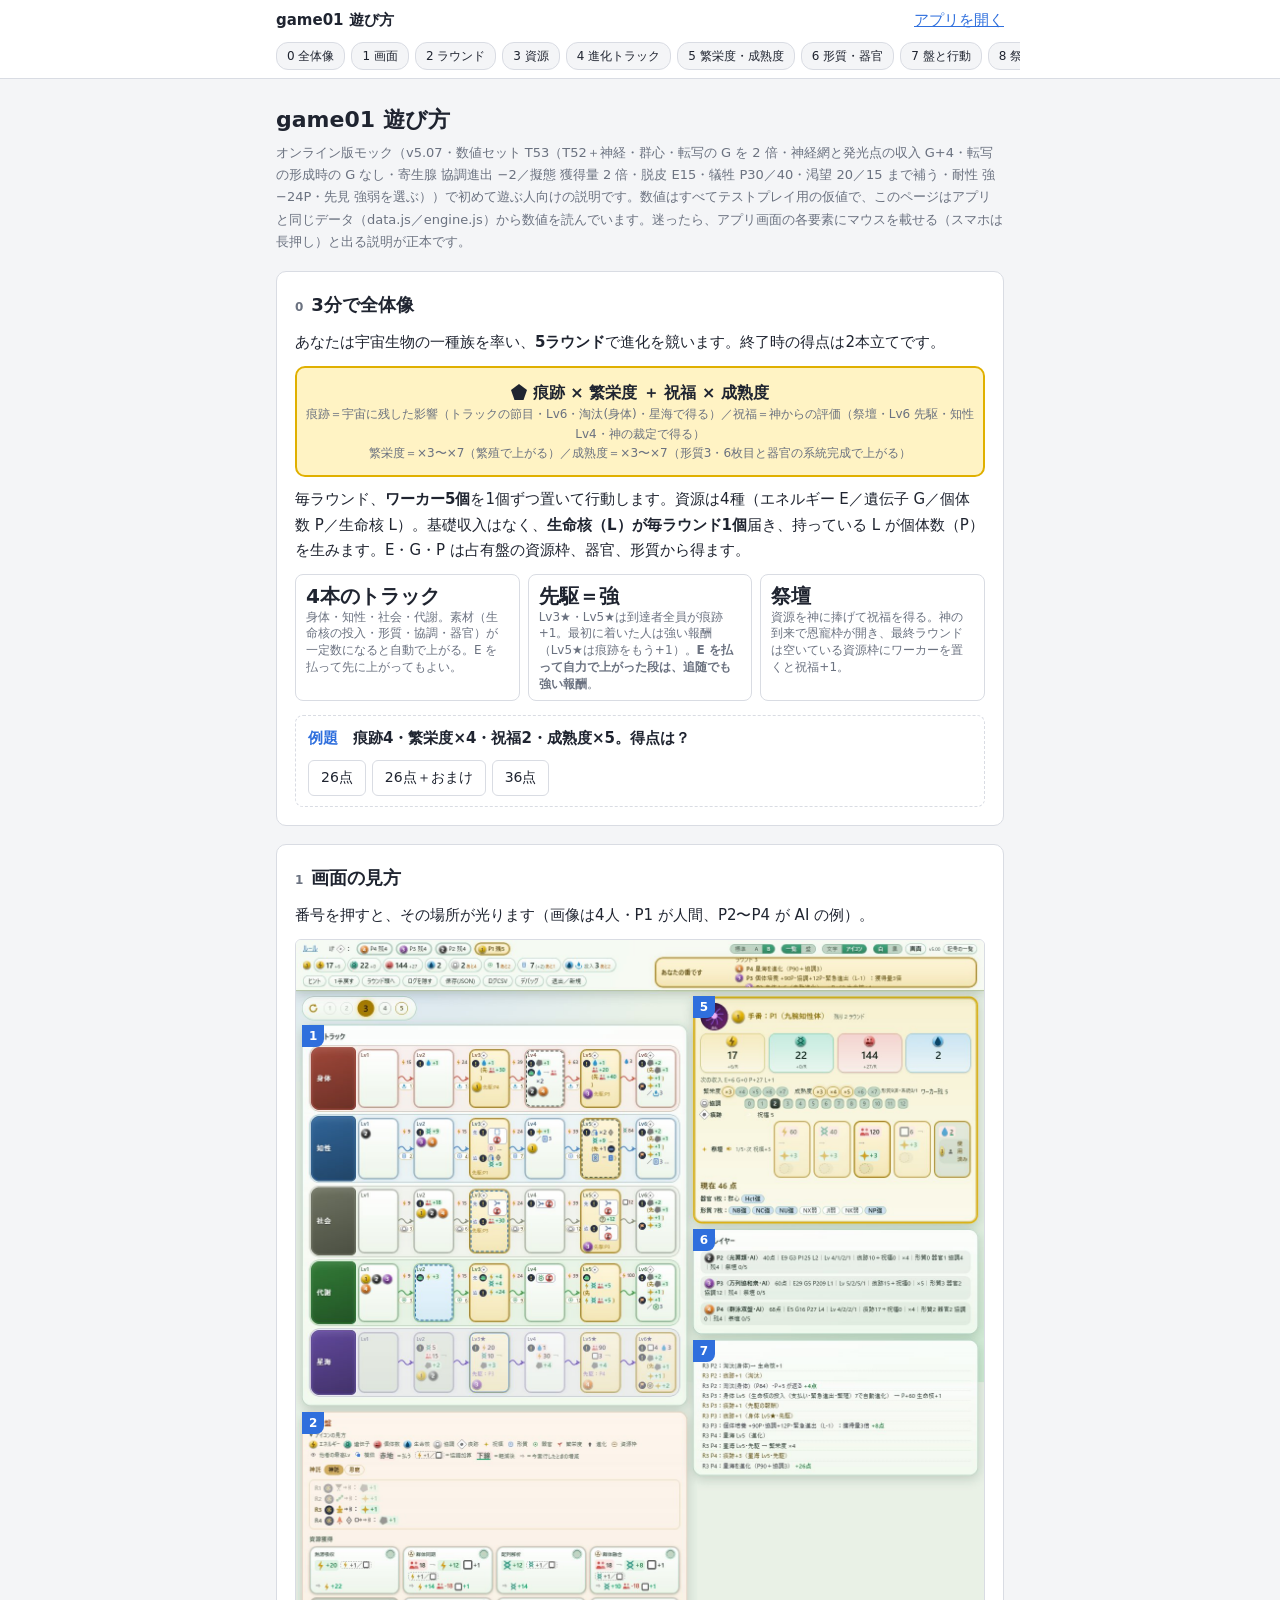
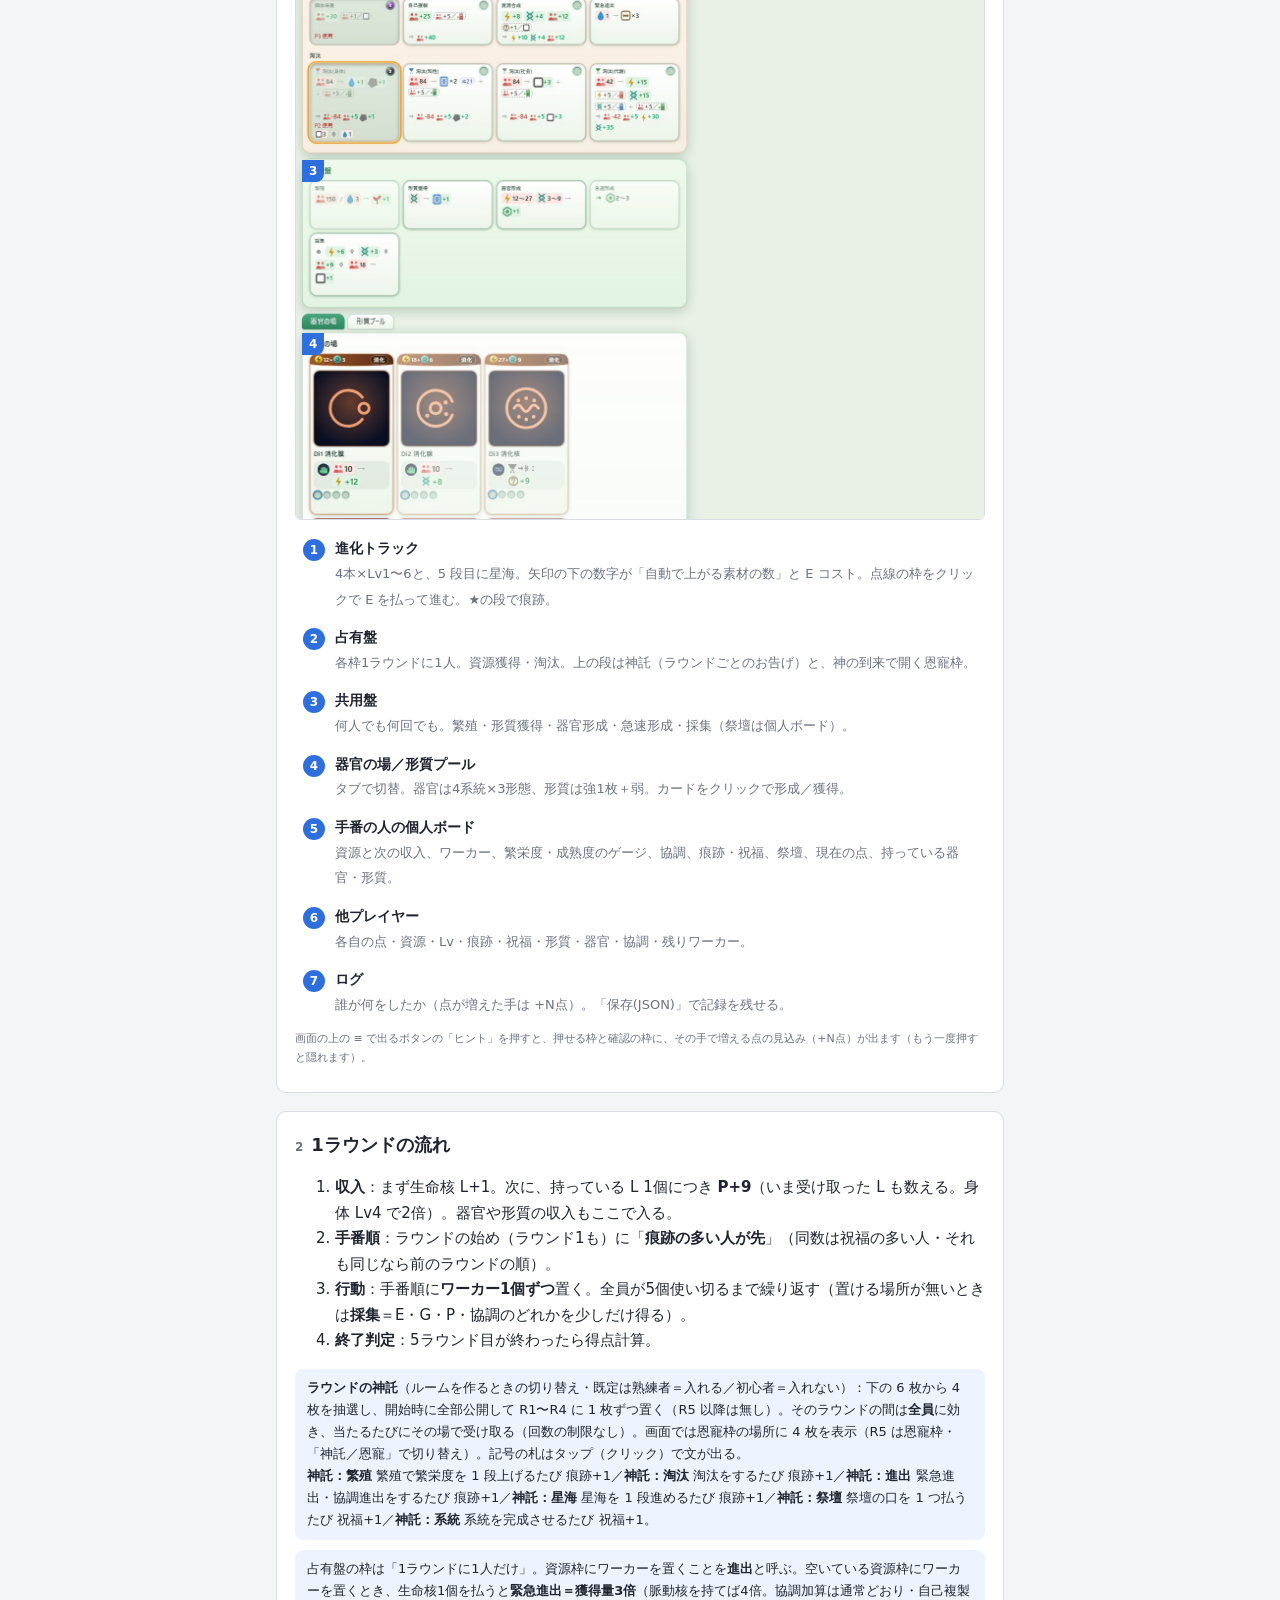
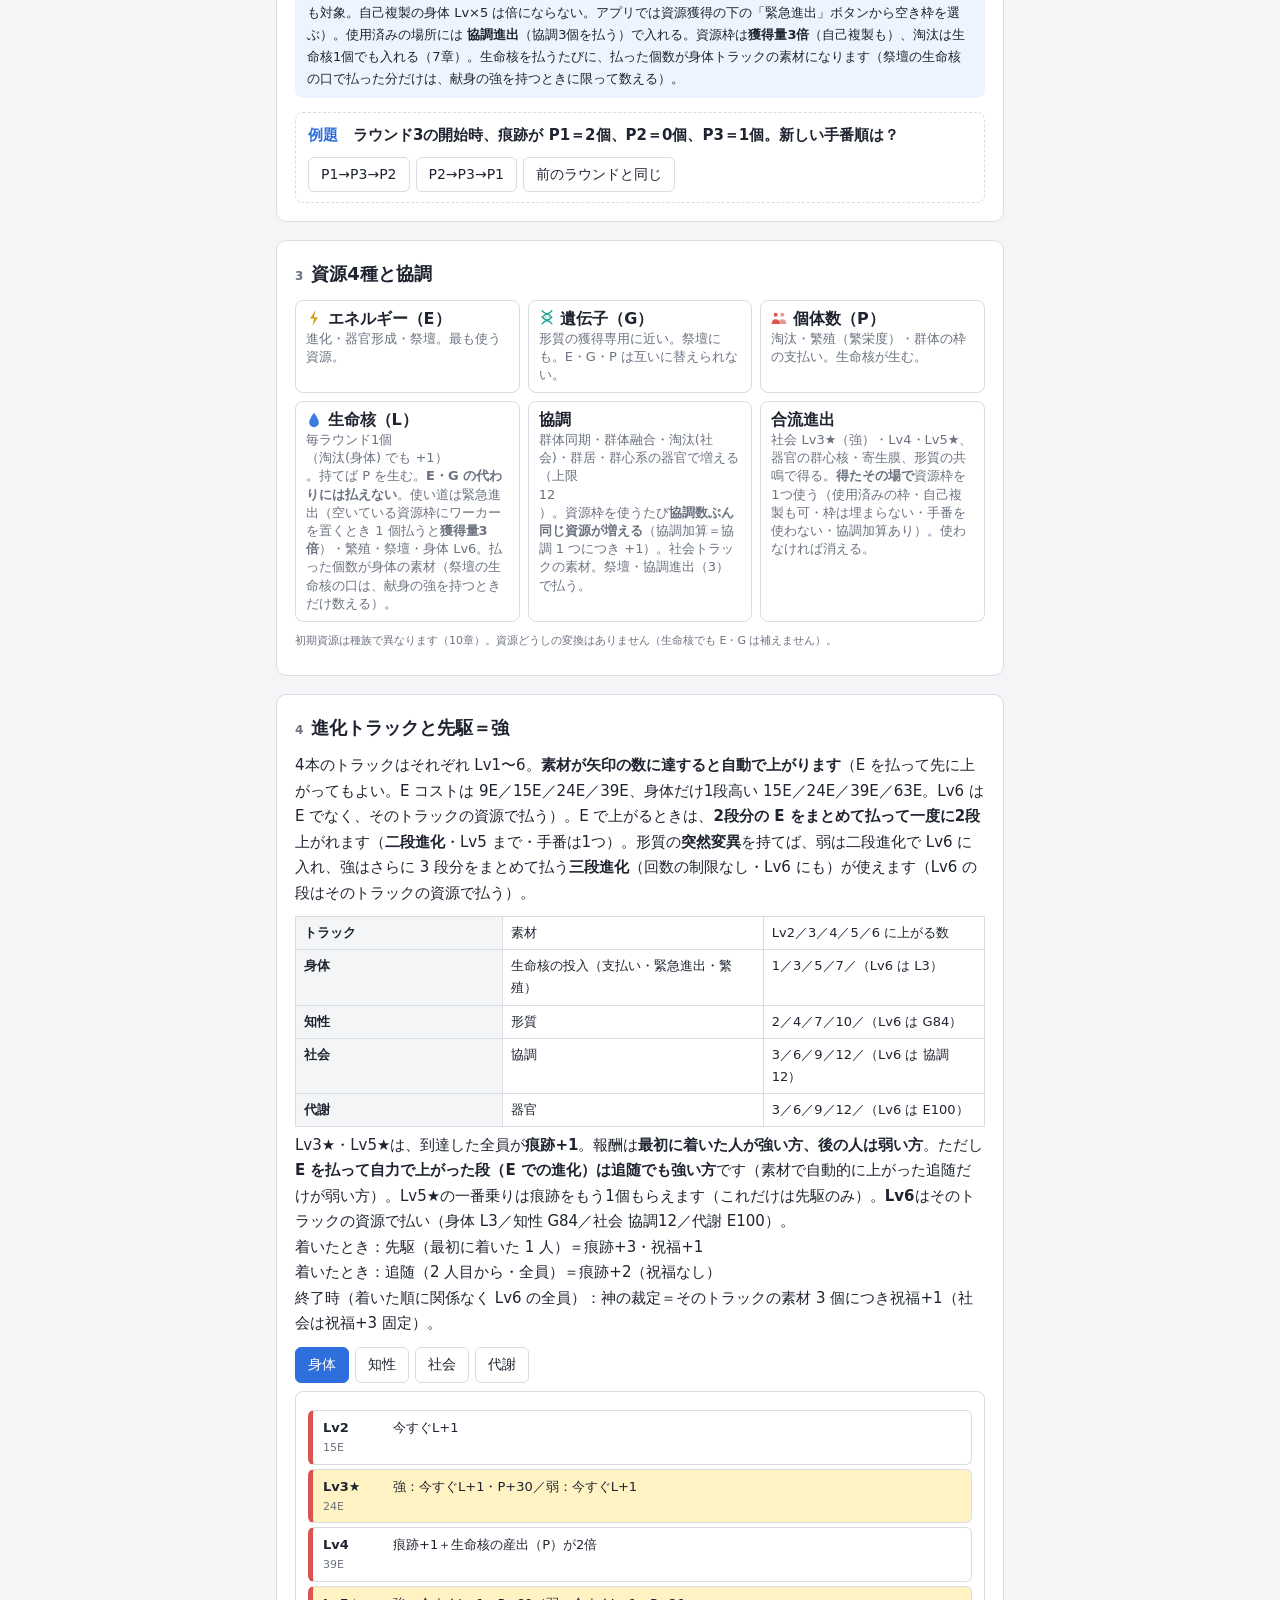
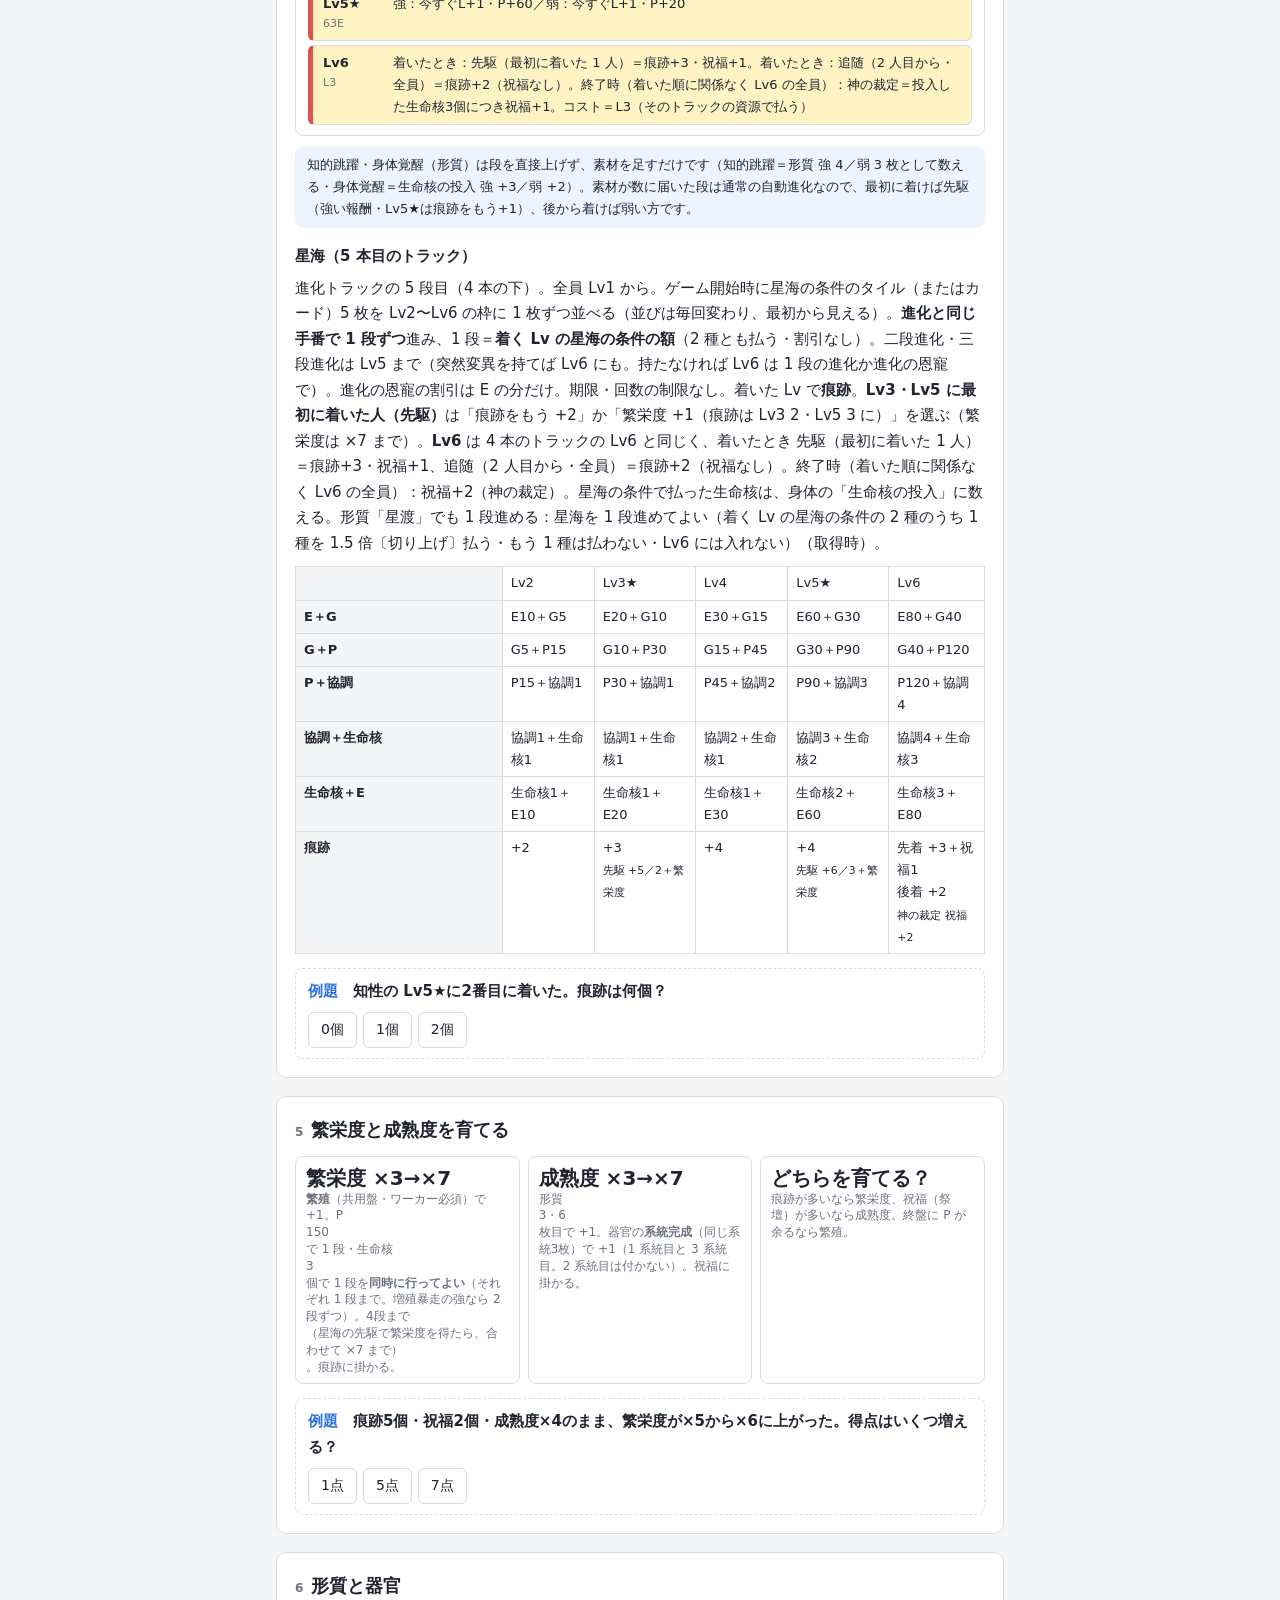
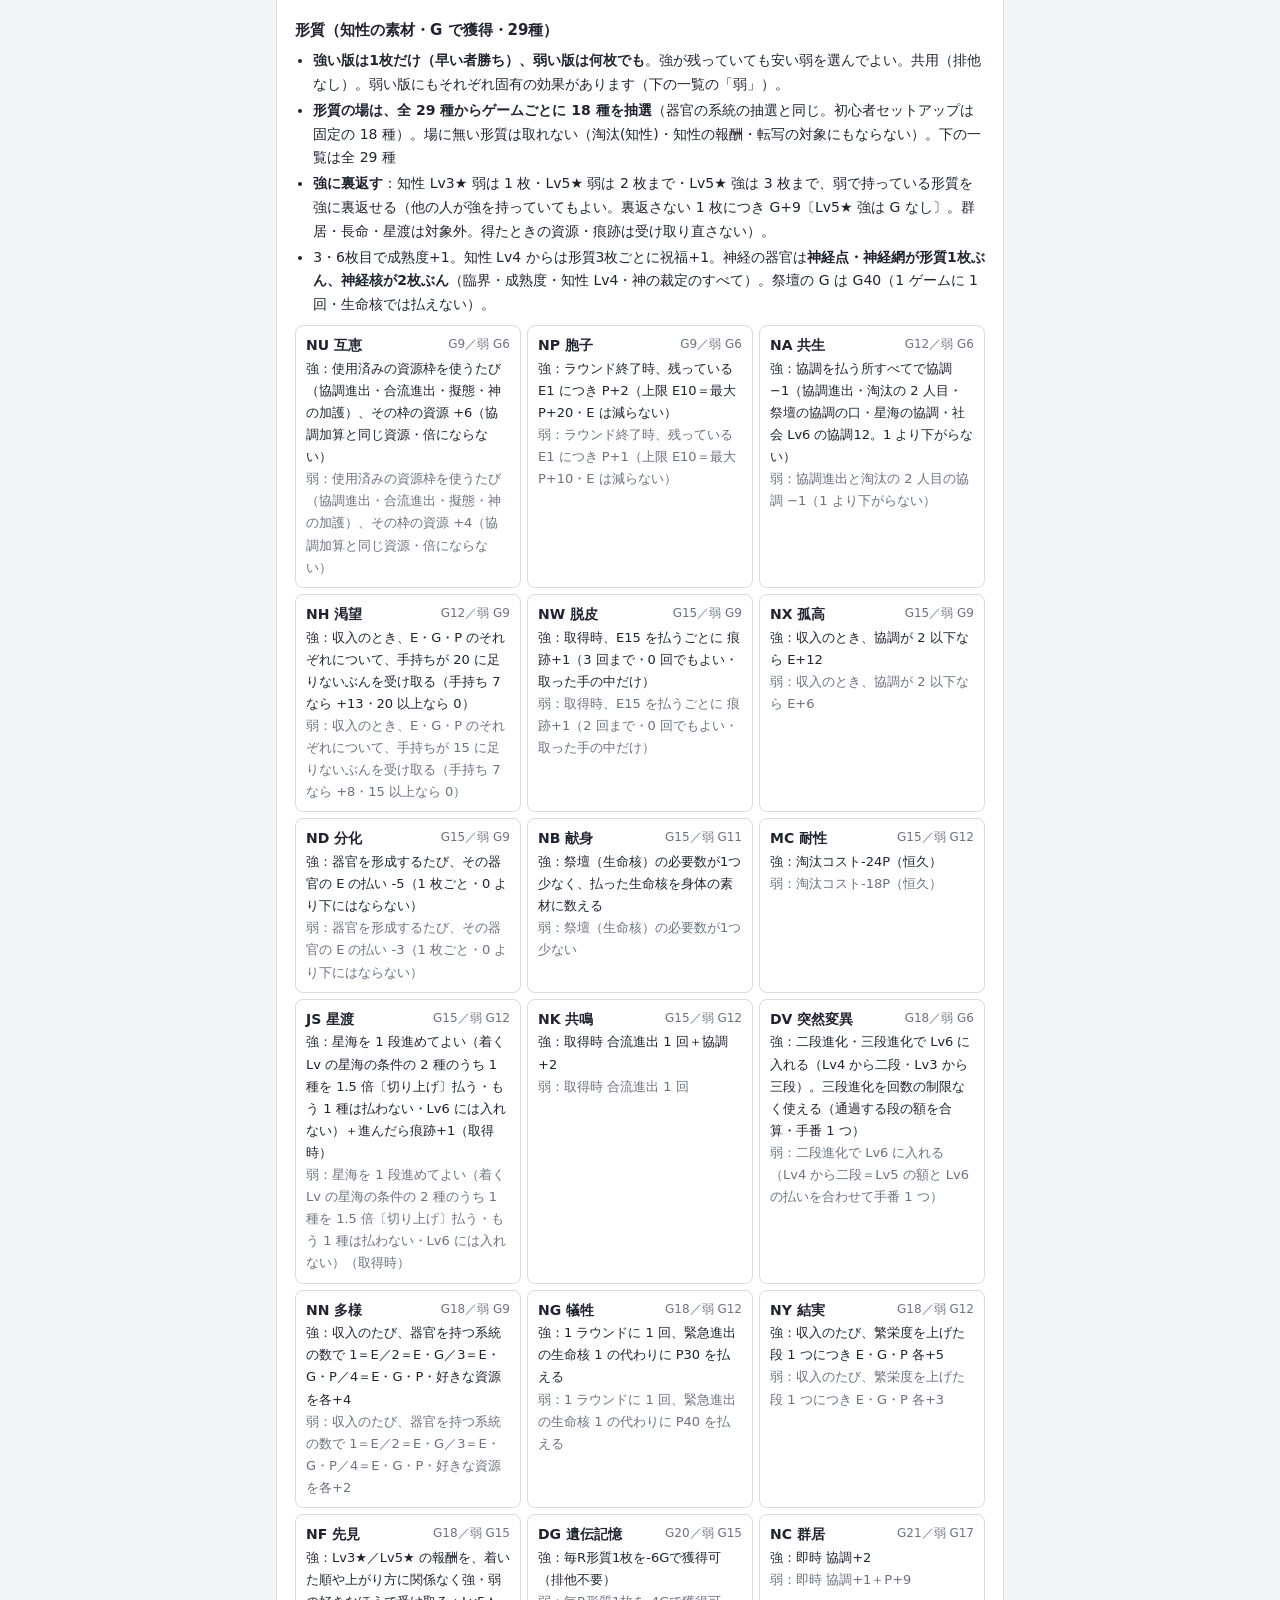
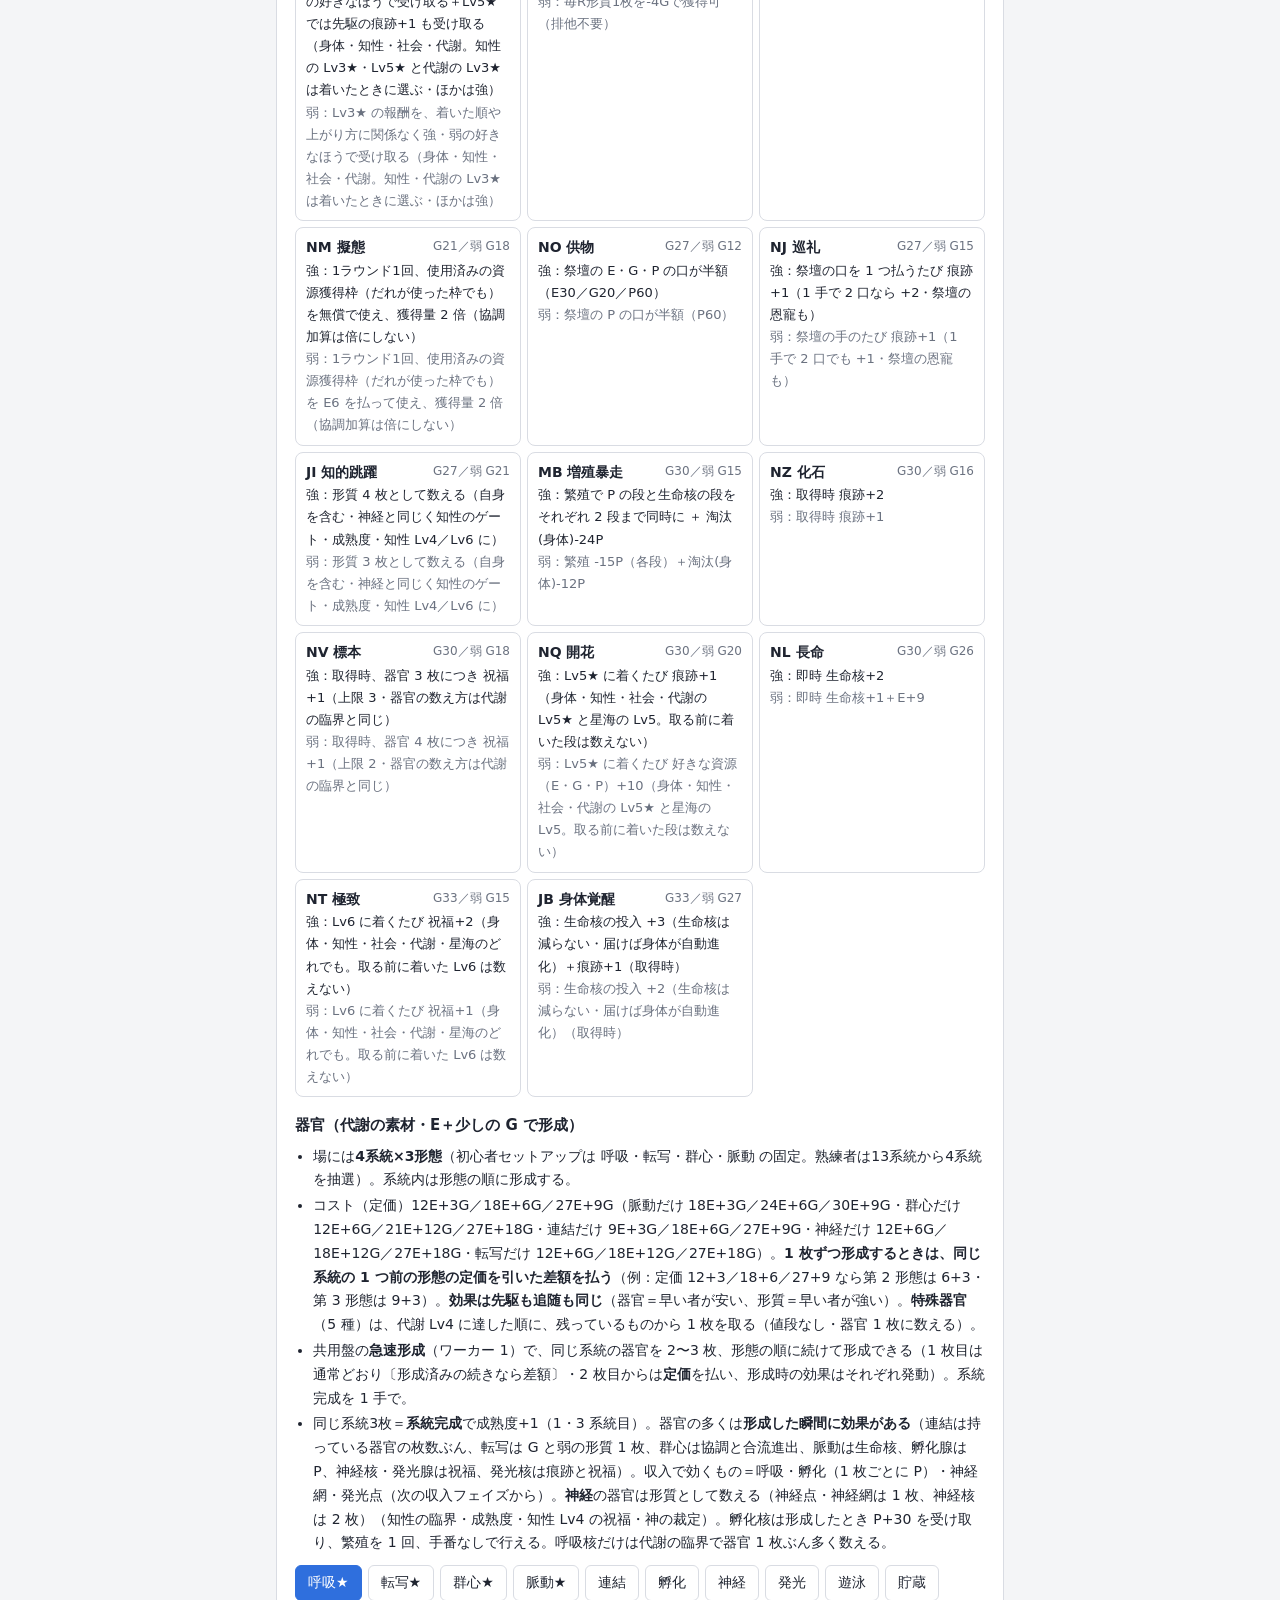
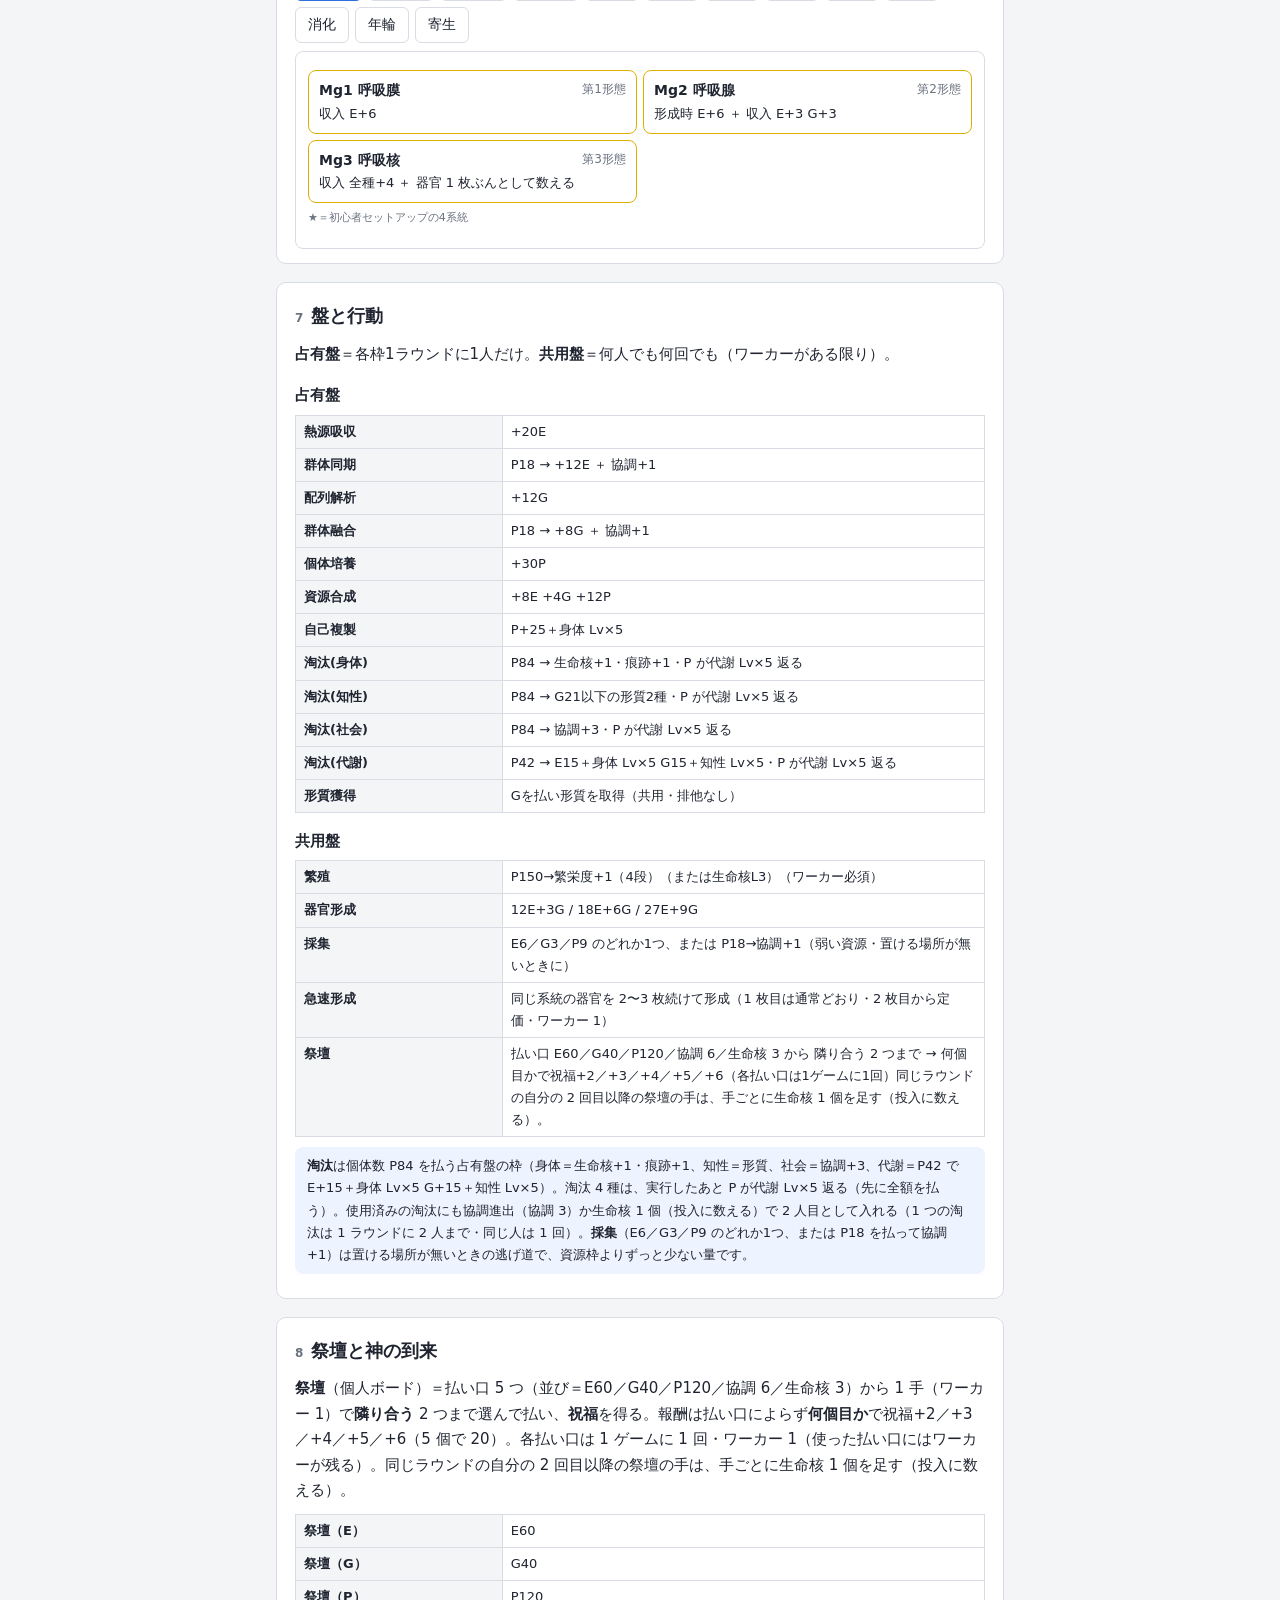
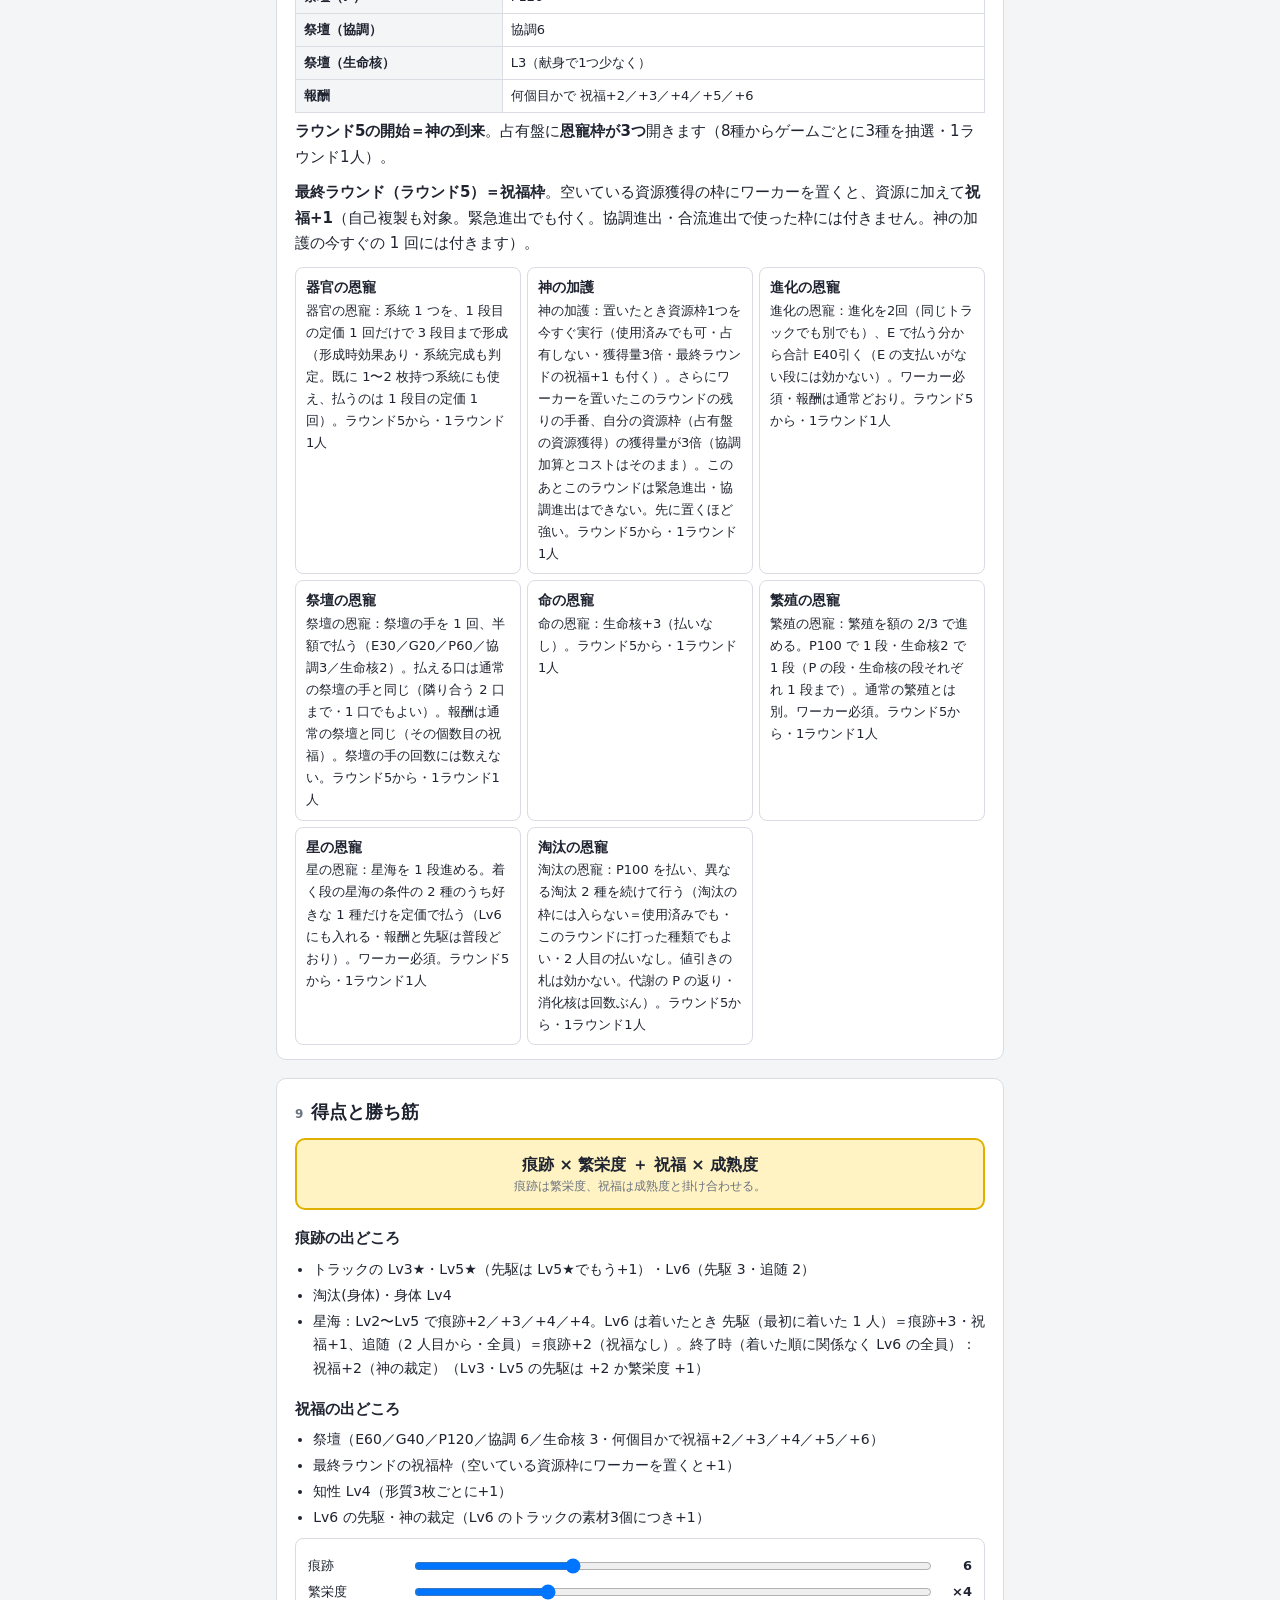
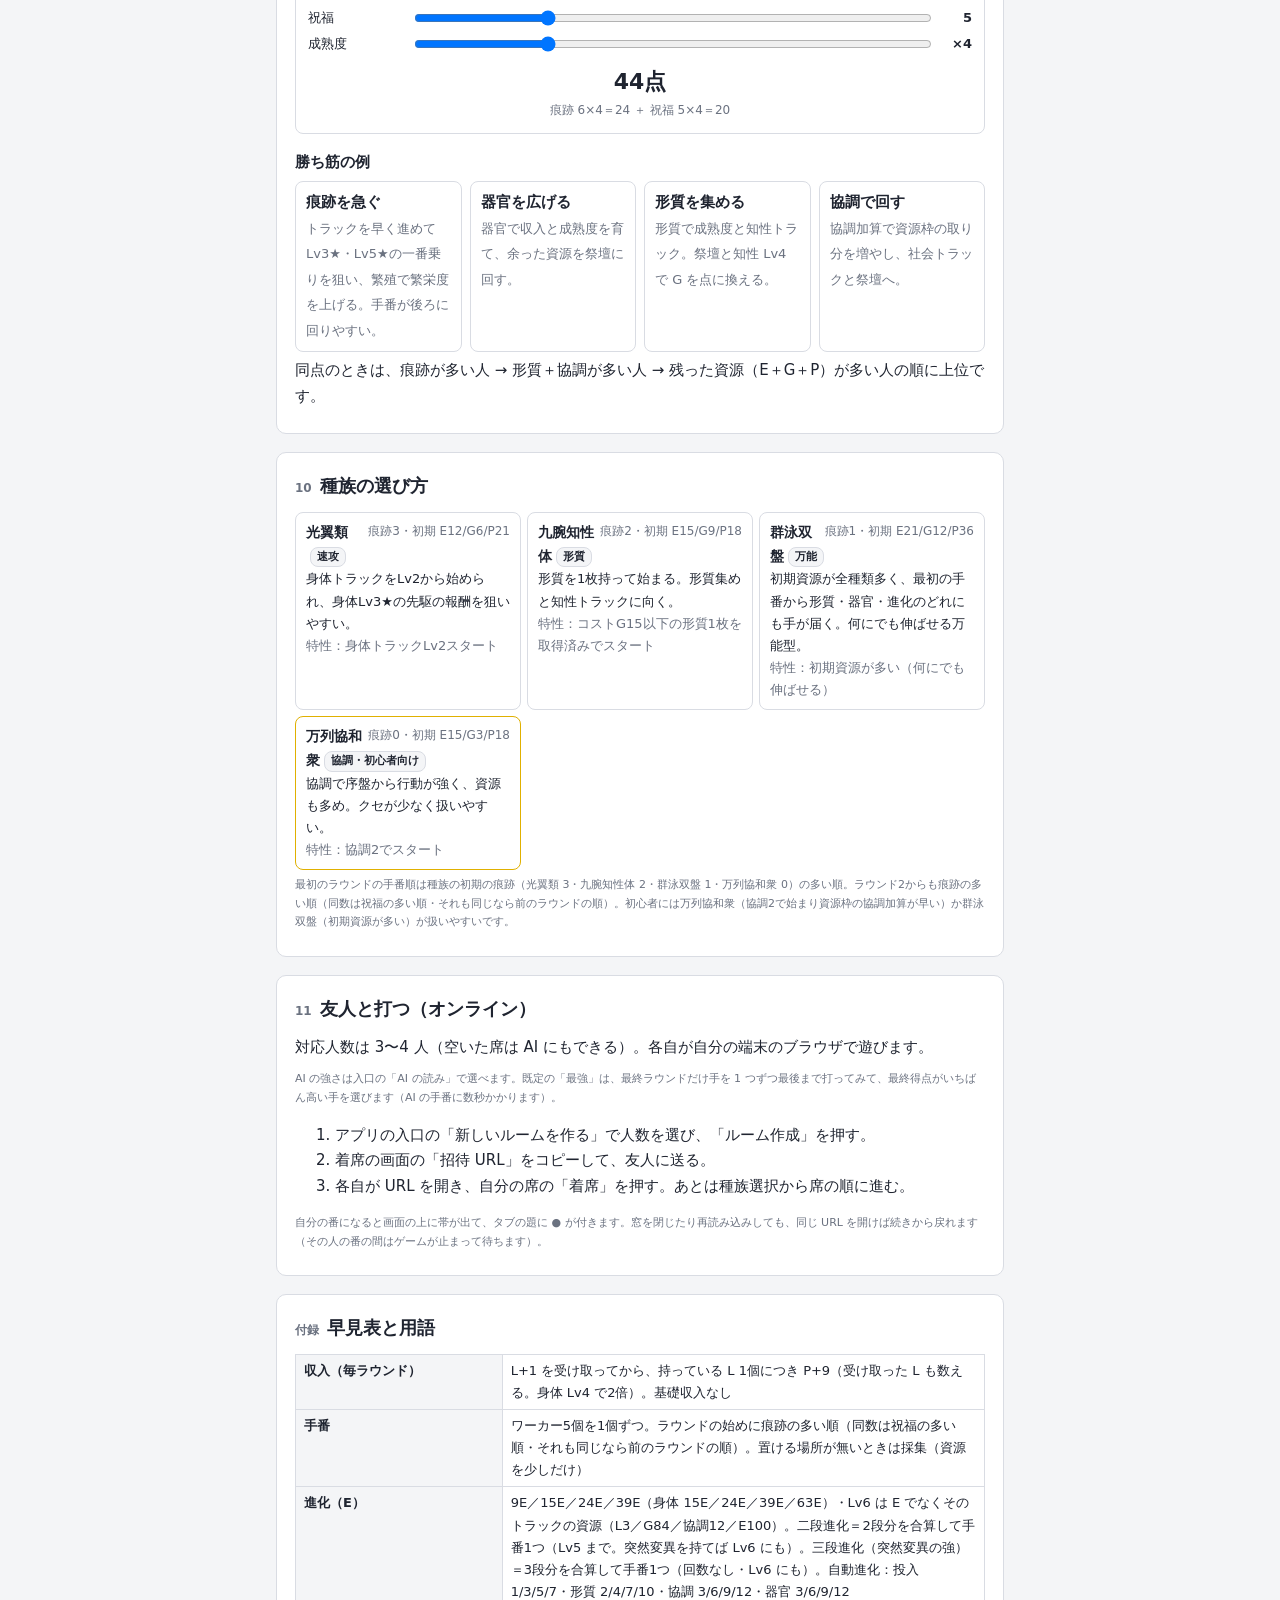
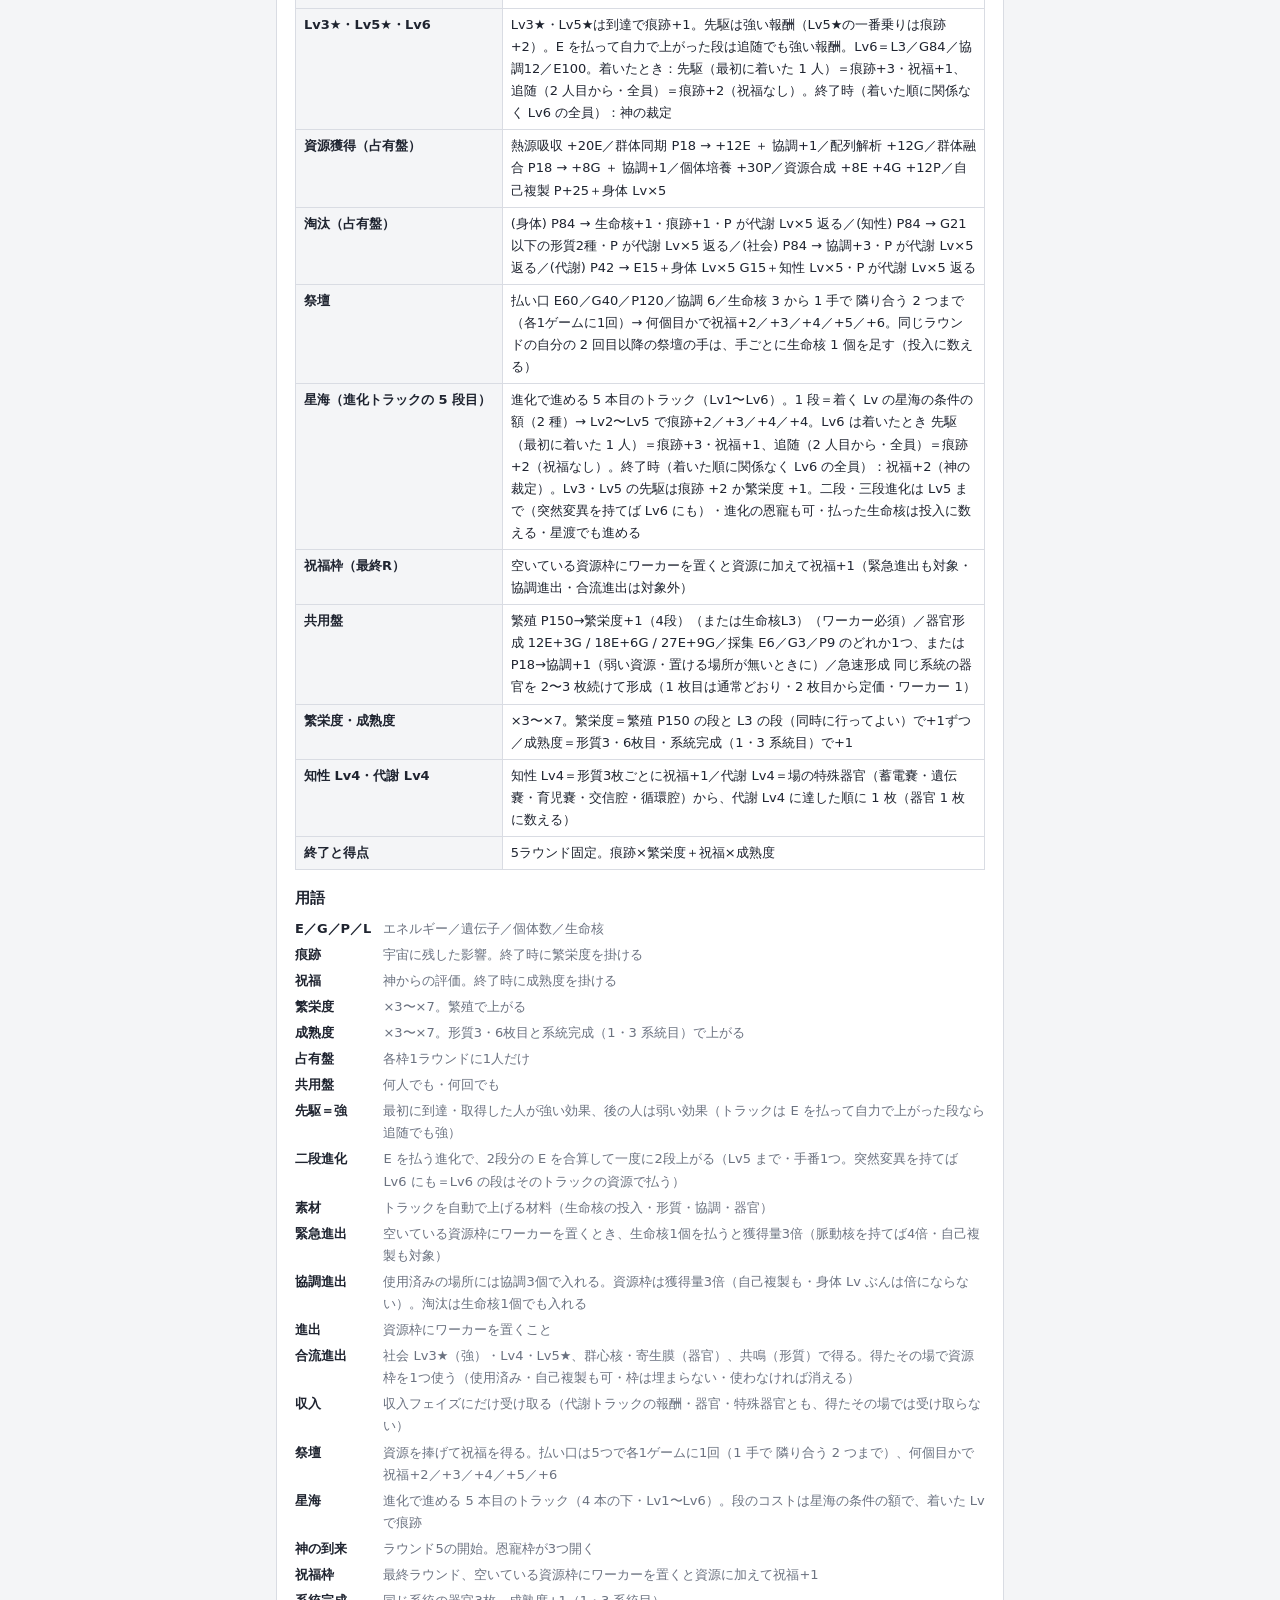
==== commit f8cf169e: "deploy: game01 mock v5.07 (2026-11-28 01:42)" ====
--- a/guide/index.html
+++ b/guide/index.html
@@ -314,9 +314,9 @@
 </main>
 <footer>ルールの正本は design.md。数値はアプリと同じ data.js／engine.js（数値セット T53＝5ラウンド）から読み込んでいます。2026-11-17 改訂（記号：先駆の上乗せを「(先 …)」で同じ行に・手番なしはコマに赤い斜線・形質獲得は共用盤へ／T33＝T32＋身体 Lv2 の祭壇の解放を削る〔祭壇の生命核の口は最初から〕・自己複製 P+25＋身体 Lv×5〔倍率は 25 だけ〕・自己複製にも協調進出・協調加算の記号を［資源 +1／協調］に・協調の絵を白の塗りに／星海は進化トラックの 5 段目＝4 本の下に置く／T32＝T31−探索・復元＋恩寵枠の候補 6 種〔器官の恩寵・神の加護・進化の恩寵・祭壇の恩寵・命の恩寵・繁殖の恩寵〕から 3 つ・自己複製 P40〔払いなし・緊急進出の対象〕・特殊器官 蓄電嚢 E4／遺伝嚢 G3／育児嚢〔旧 貯蔵腔〕 P8・発光腺 祝福+2・発光核 痕跡+1＋祝福+2・付記〔細かい決まり〕／T31＝T30＋使用済みの淘汰に協調 3 か生命核 1 個で 2 人目として入れる・知性 Lv5★ 強の裏返しは 3 枚まで・祭壇は 1 手で 2 個まで〔同じラウンドの 2 回目以降の祭壇の手は生命核 1 個を足す〕／T30＝T29＋知性 Lv3★ 弱・Lv5★ 弱／強を「弱の形質を強に裏返す」能力に（Lv3★ 弱 1 枚・Lv5★ 弱 2 枚まで・裏返さない 1 枚につき G+9／Lv5★ 強 好きなだけ）・淘汰(代謝) E15＋身体 Lv×5／G15＋知性 Lv×5・淘汰 4 種のあと P が代謝 Lv×5 返る／T29＝T28＋祭壇 祝福 +2／+3／+4／+5／+6・星海の先駆 Lv3 痕跡 5／Lv5 6・代謝の素材 3／6／9／12（Lv3★ 強 E・G 収入 +4・Lv5★ +10／+5）・知性の素材 2／4／7／10・知的跳躍＝形質 4／3 枚として数える・身体覚醒＝生命核の投入 +3／+2・身体 Lv4 のまとめ払いの条件なし／T28＝T27＋群心網 形成時 協調+1・群体同期／融合で協調+1・星海で払った生命核を投入に数える／T27＝T26＋器官の系統「遊泳」・星渡〔着く Lv の条件の 2 種のうち 1 種を 1.5 倍払って +1 段〕・先駆を Lv3／Lv5 に／T26＝T25＋星海を Lv1〜Lv6〔Lv5／Lv6 の値上げ・Lv6 は 4 本の Lv6 と同じ先着／後着・神の裁定 祝福 +2〕・代謝 Lv6 E100・星渡／T25＝T24−試練＋星海〔進化で進める 5 本目のトラック・1 段＝着く段の星海の条件の額（2 種）・痕跡 +2／+3／+4／+4／+5・3／5 段目の先駆は痕跡 +1 か繁栄度 +1〕−器官の追随の代償／T24＝T23＋試練〔R1〜R5 に 1 種ずつ・いまのラウンドだけ・1 人 1 回・痕跡 +2／+2／+2／+3／+3〕／T23＝T22＋祭壇を払い口 5 つに〔E60／G40／P120／協調 6／生命核 3・各 1 ゲーム 1 回・何個目かで祝福 +2／+2／+3／+3／+4〕・旧の献上 3 種の廃止／T22＝T21＋生命核は E・G の代わりに払えない・身体 Lv3★ 強 L+1 P+30／弱 L+1・Lv5★ 強 L+1 P+60／弱 L+1 P+20・脈動点 収入 P+15・脈動腺 収入 P+25・脈動核 緊急進出 4 倍・身体 Lv6 L3・最果ての痕跡の廃止／T21＝T20＋献上（遺伝子）は生命核で払えない・Lv6 のコスト 知性 G84・代謝 E150／T20＝T19−収入を得たときの 1 回（代謝トラックの報酬・器官とも次の収入フェイズから）・★の段は素材で自動的に上がった追随なら弱い方（自力で払った段は追随でも強い方）・神経は神経点・神経網が形質 1 枚、神経核が 2 枚・身体 Lv6 のコスト L4／T19＝T18＋自由行動は合流進出（得たその場で使う・使用済みと自己複製も可）・代謝トラックと器官の収入は得たときにも 1 回・代謝 Lv5★ 全種+8／+4・呼吸核 全種+4・神経網／発光点 G+6・神経は形質 2 枚ぶん・資源枠 E20／G12／E12／G8／E8 G4 P12・Lv6 のコスト L5／G66／協調12／E120・Lv6 は先駆 痕跡+3＋祝福+1／追随 痕跡+2・知性の神の裁定は Lv4 のぶんを引かない／T18＝T17＋緊急進出は空き枠で生命核 1 個・獲得量 3 倍（使用済みの枠は協調進出だけ）・生命核→資源の廃止・連結は連結核＝完成した系統 1 つにつき+12・交信腔＝収入 協調+1・淘汰(代謝) E+20 G+20・社会 Lv6 の神の裁定＝祝福+3 固定／T17＝T16＋光翼の初期 P21・九腕の初期 E15／T16＝T15＋器官の定価 2 段目+E3・3 段目+E6 G3・特殊器官 2 枚の強化／T15＝T14＋器官の造り直し：1 枚ずつは差額払い・系統完成の成熟度は 1・3 系統目・代謝の臨界 2/4/6/8・代謝 Lv4 は特殊器官・器官の恩寵は第 1 形態の定価で第 3 形態まで・新系統 孵化／神経／発光・促進と形質 3 種〔共生・代替燃料・適応放散〕の廃止）。</footer>
 
-<script src="../app/js/icons.js?v=5.06"></script>
-<script src="../app/js/data.js?v=5.06"></script>
-<script src="../app/js/engine.js?v=5.06"></script>
+<script src="../app/js/icons.js?v=5.07"></script>
+<script src="../app/js/data.js?v=5.07"></script>
+<script src="../app/js/engine.js?v=5.07"></script>
 <script>
 (function () {
   'use strict';
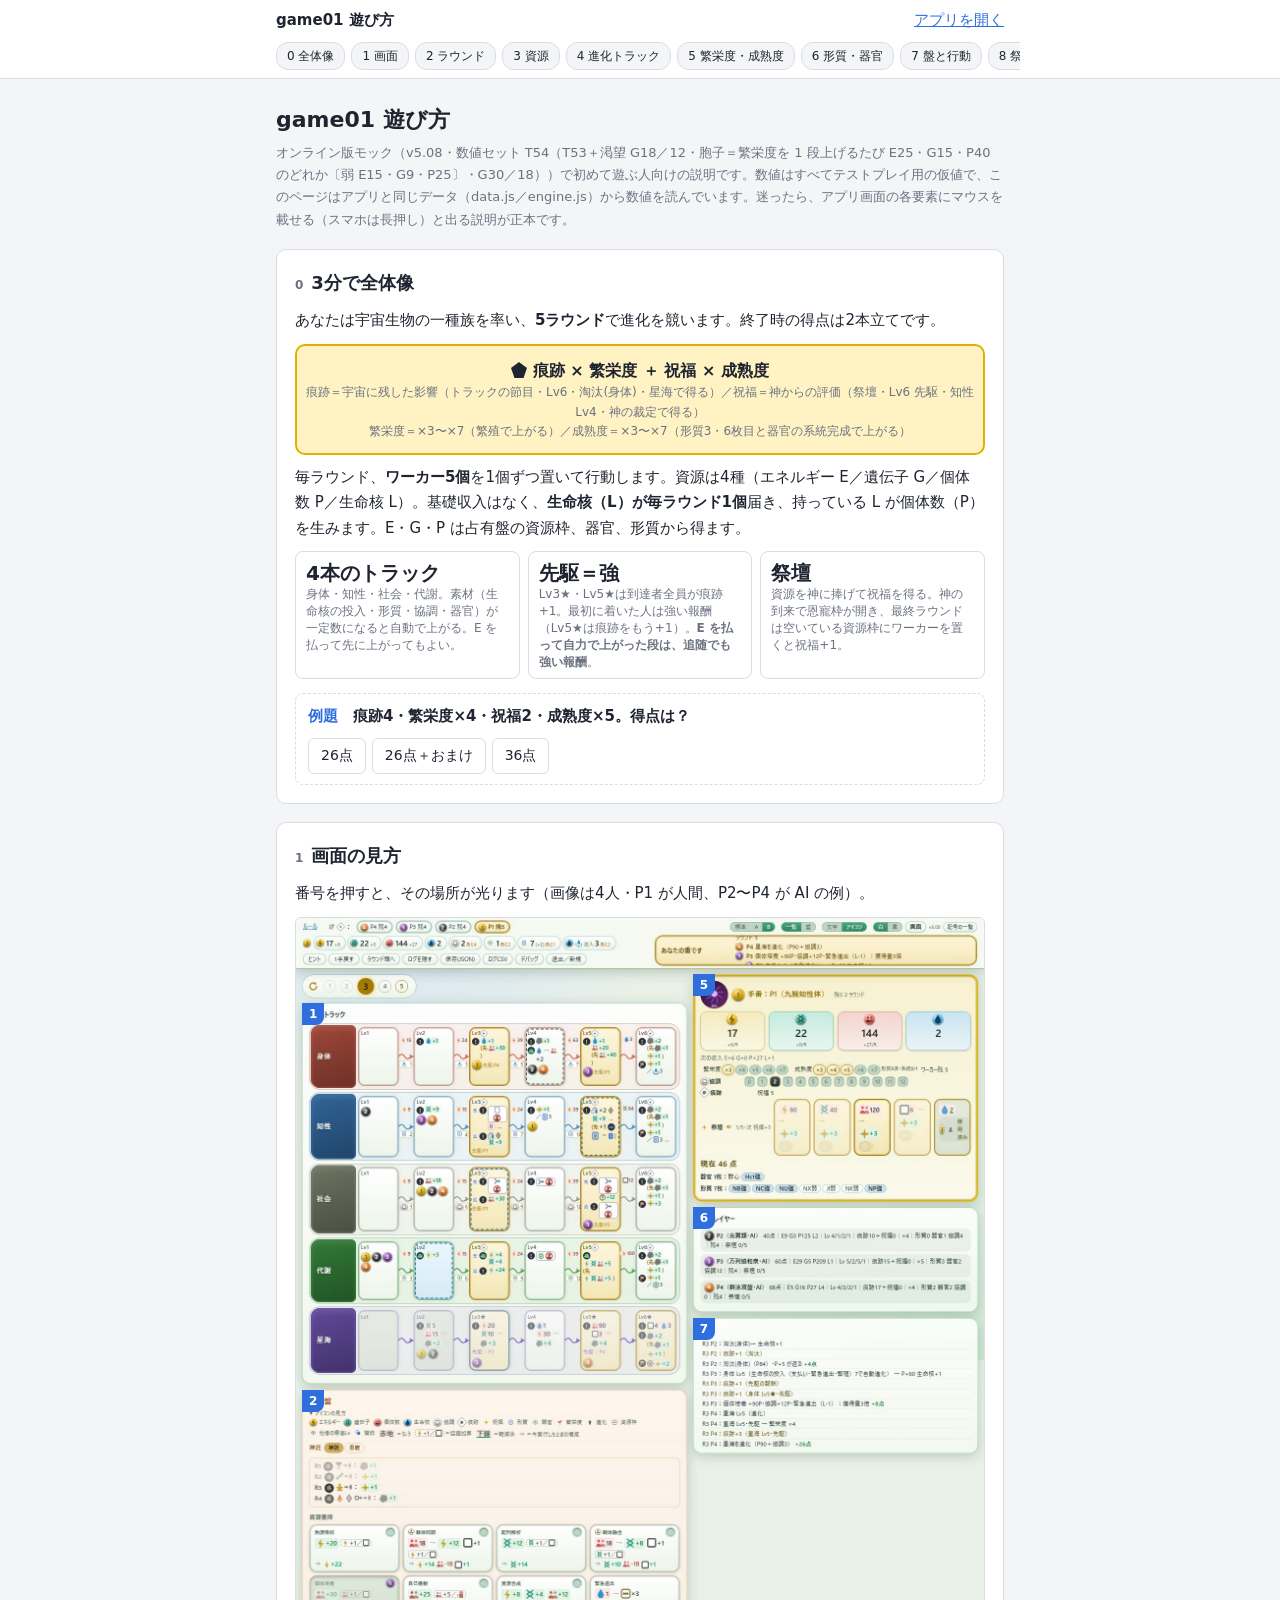
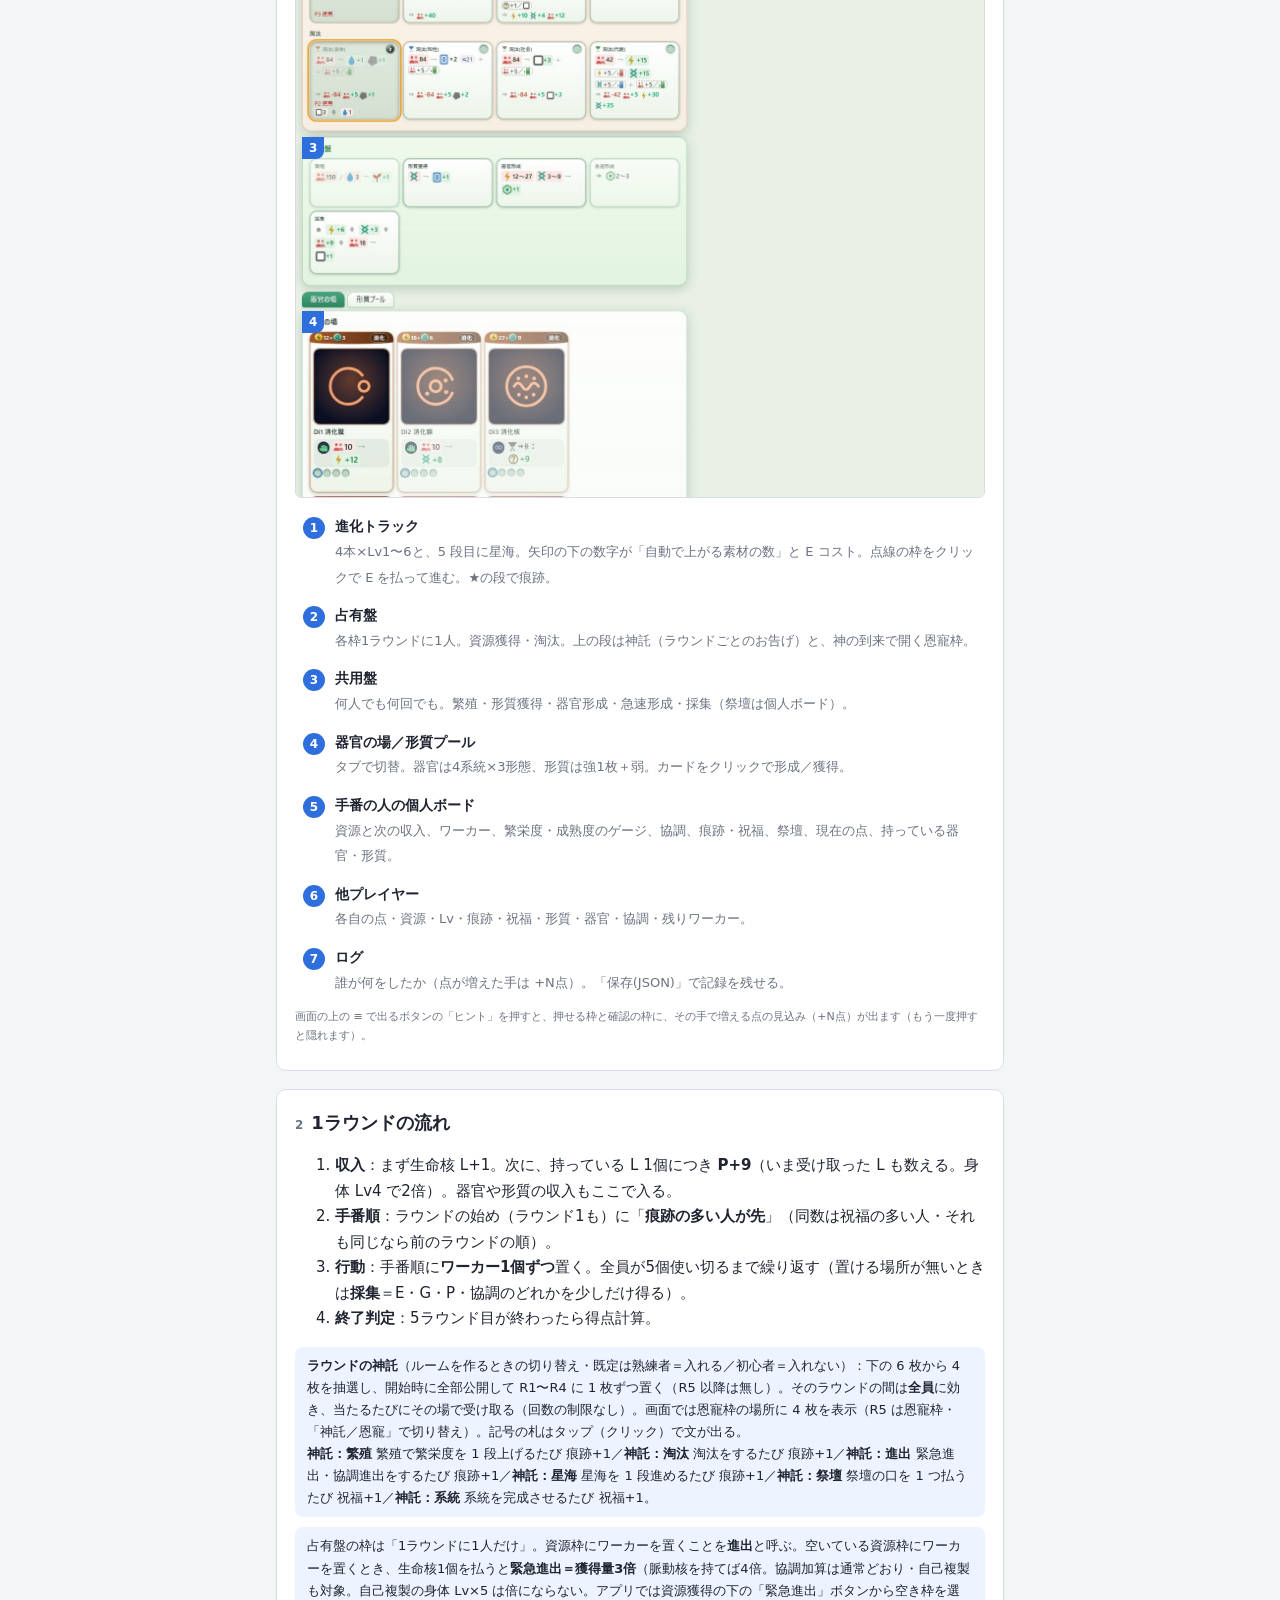
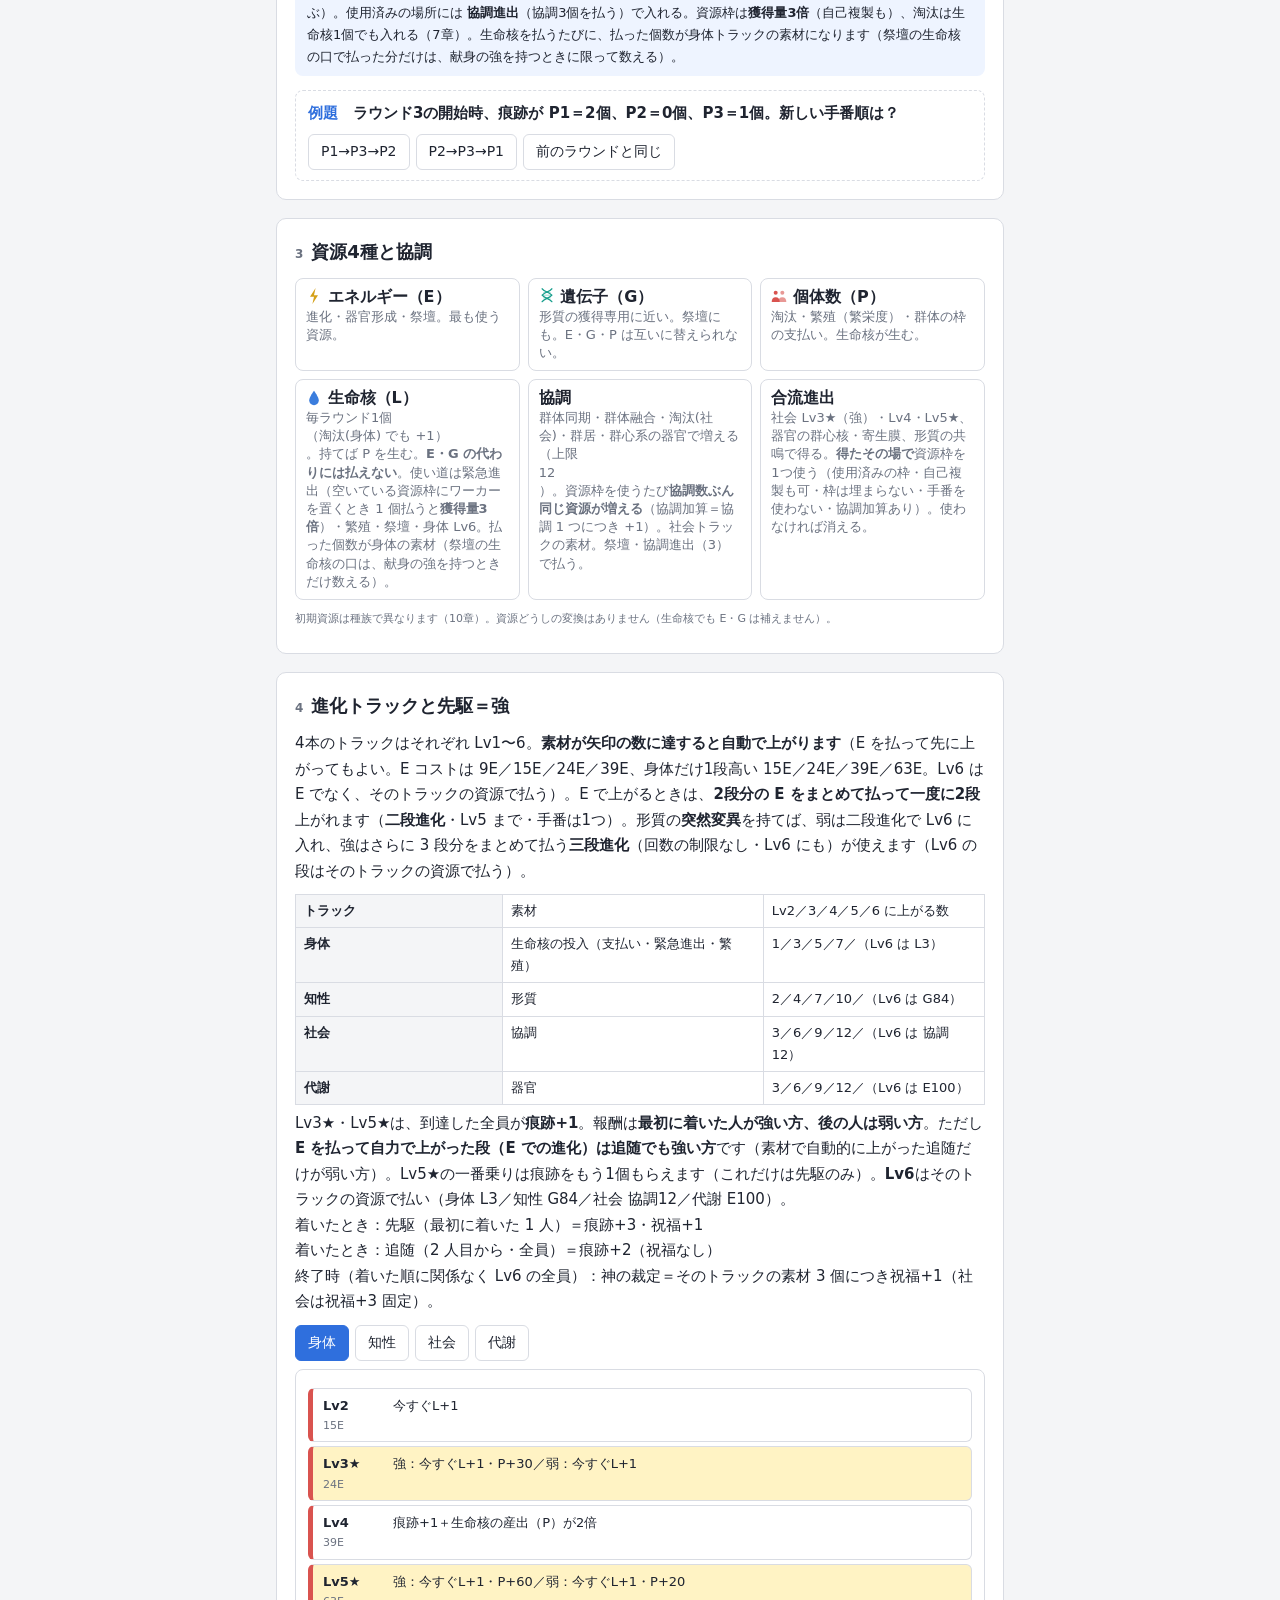
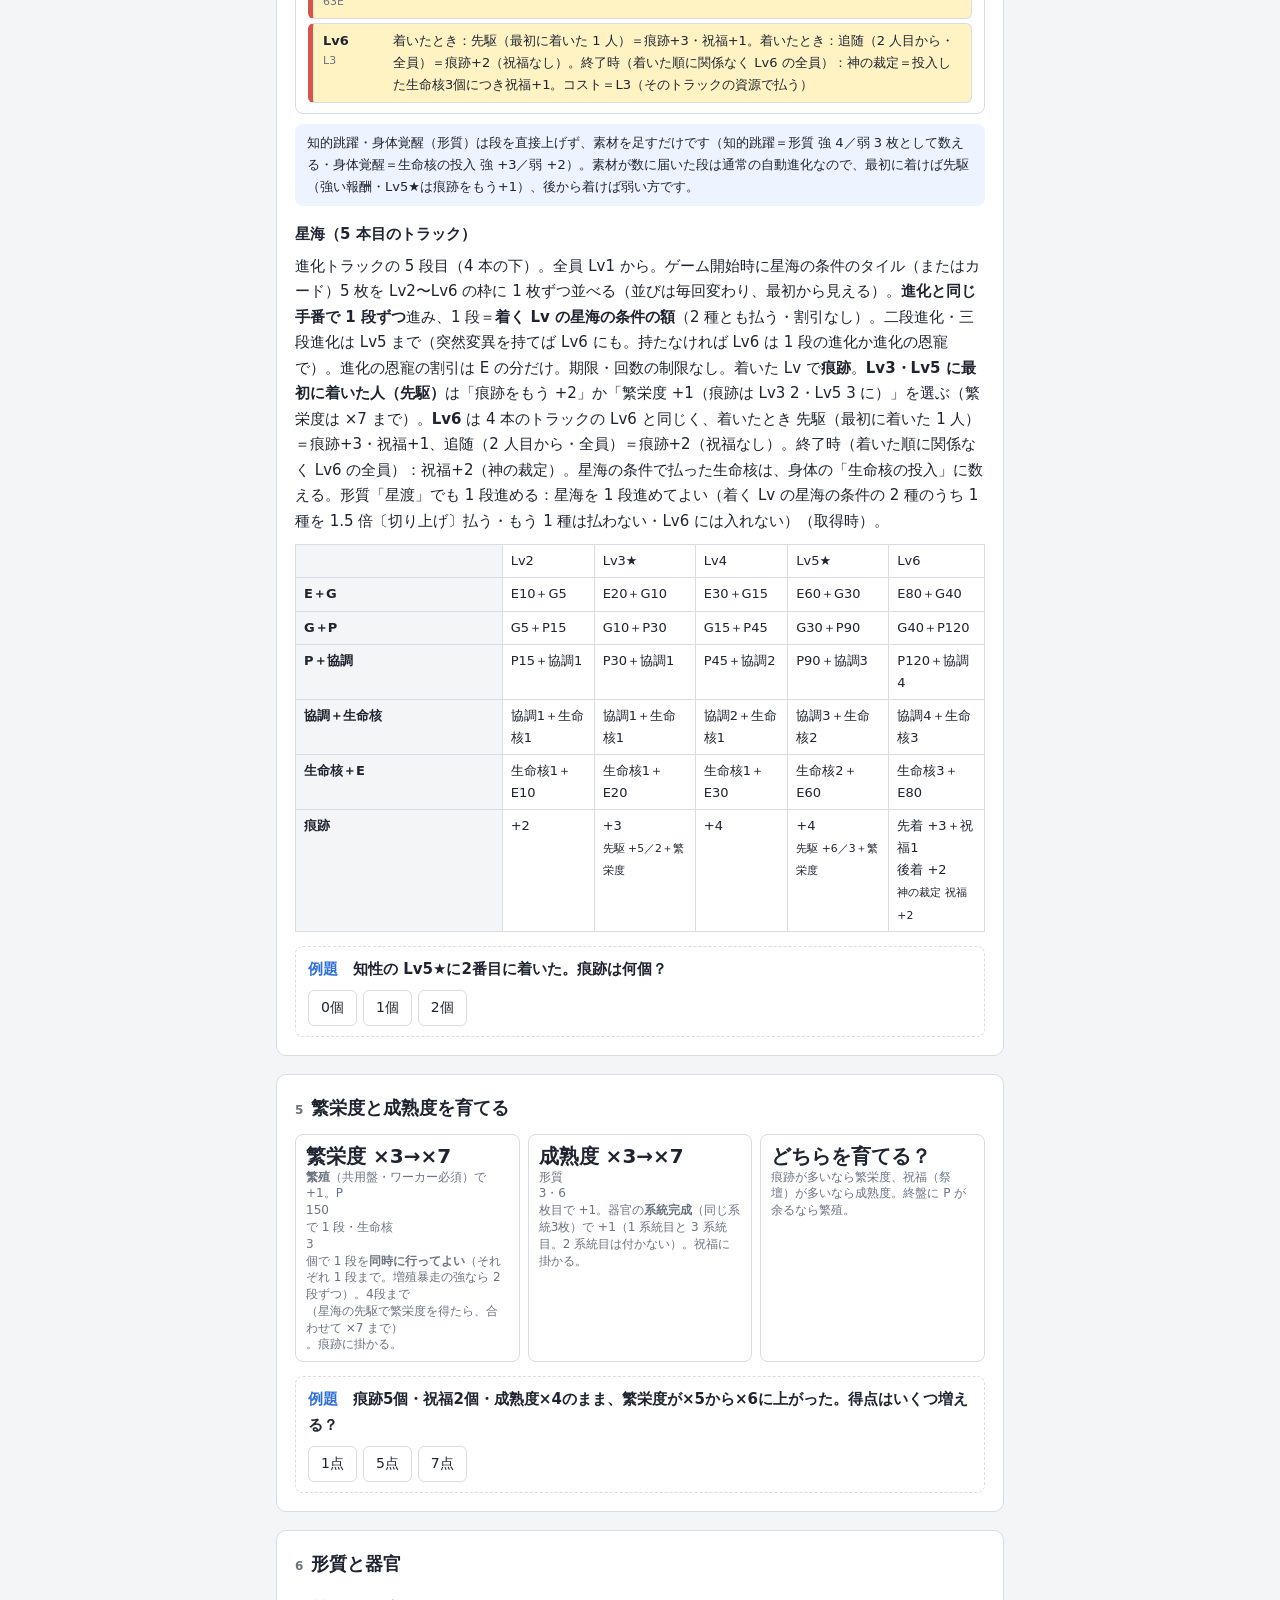
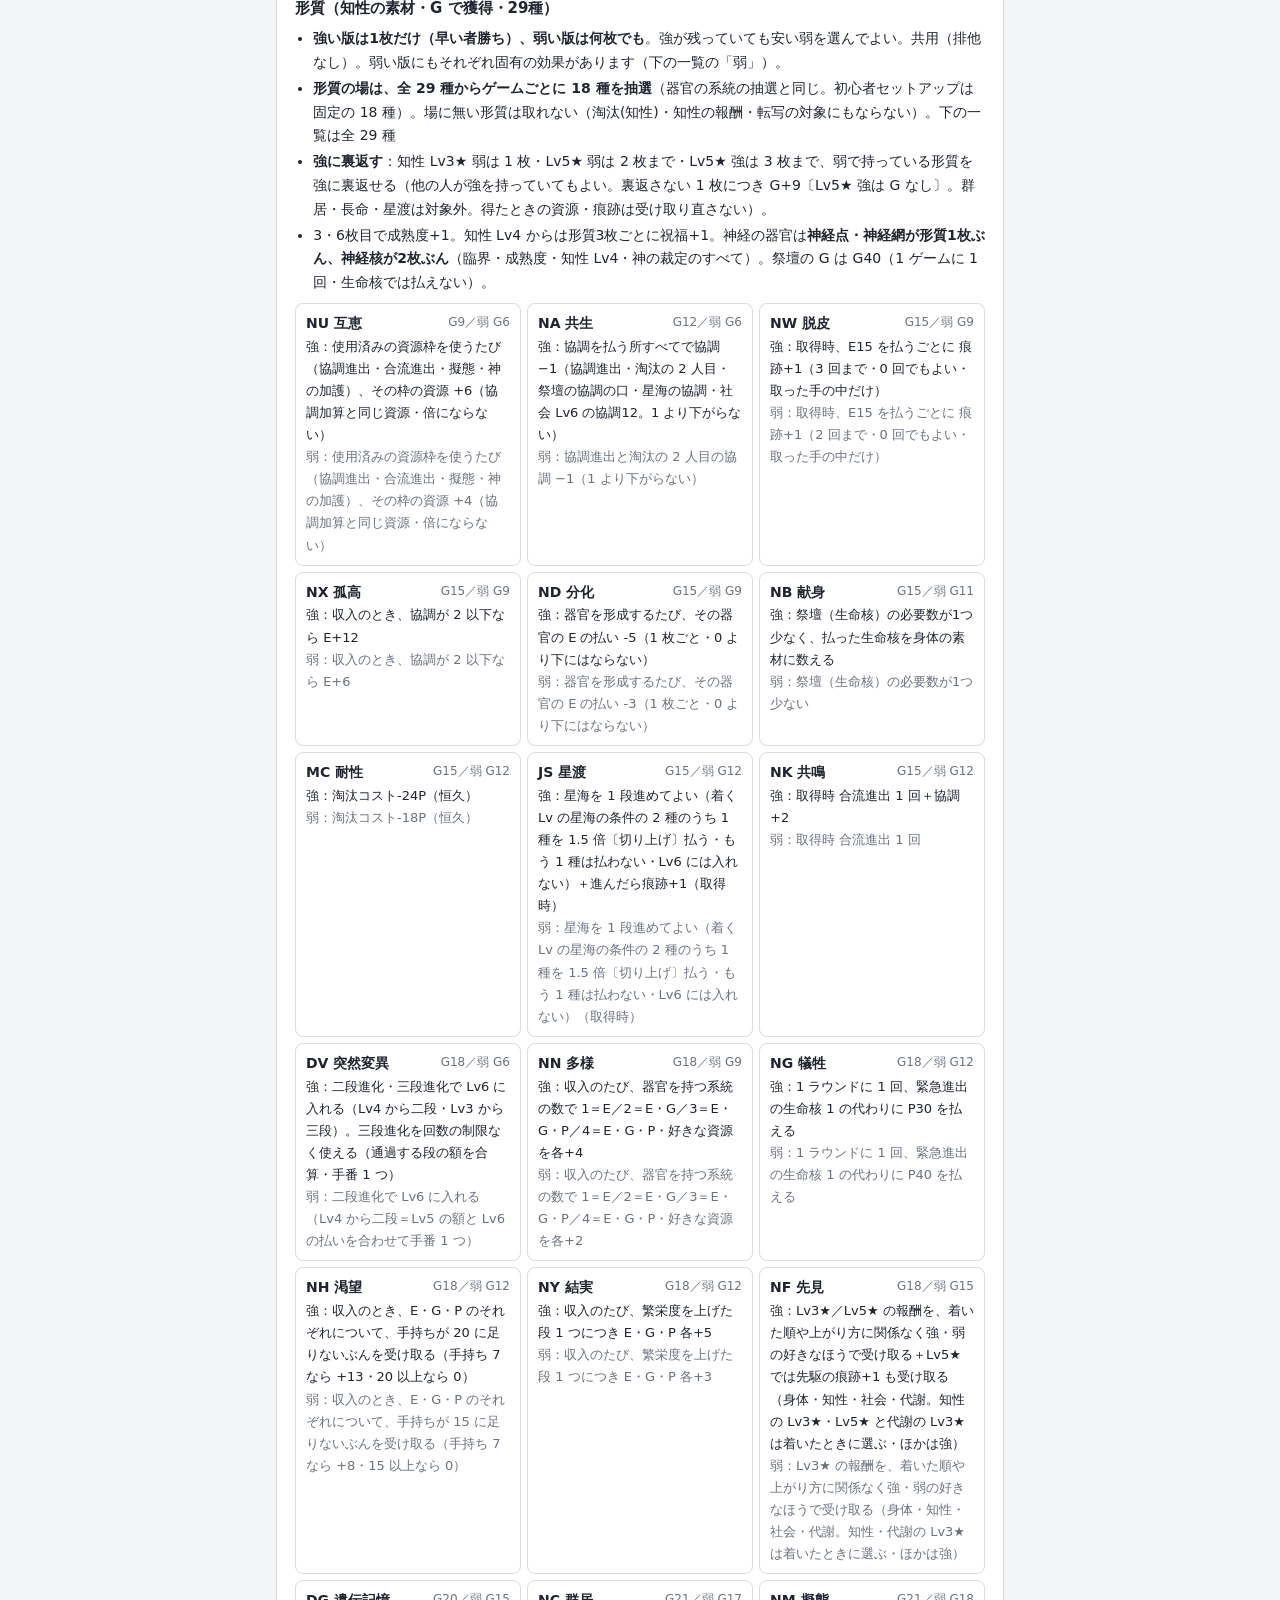
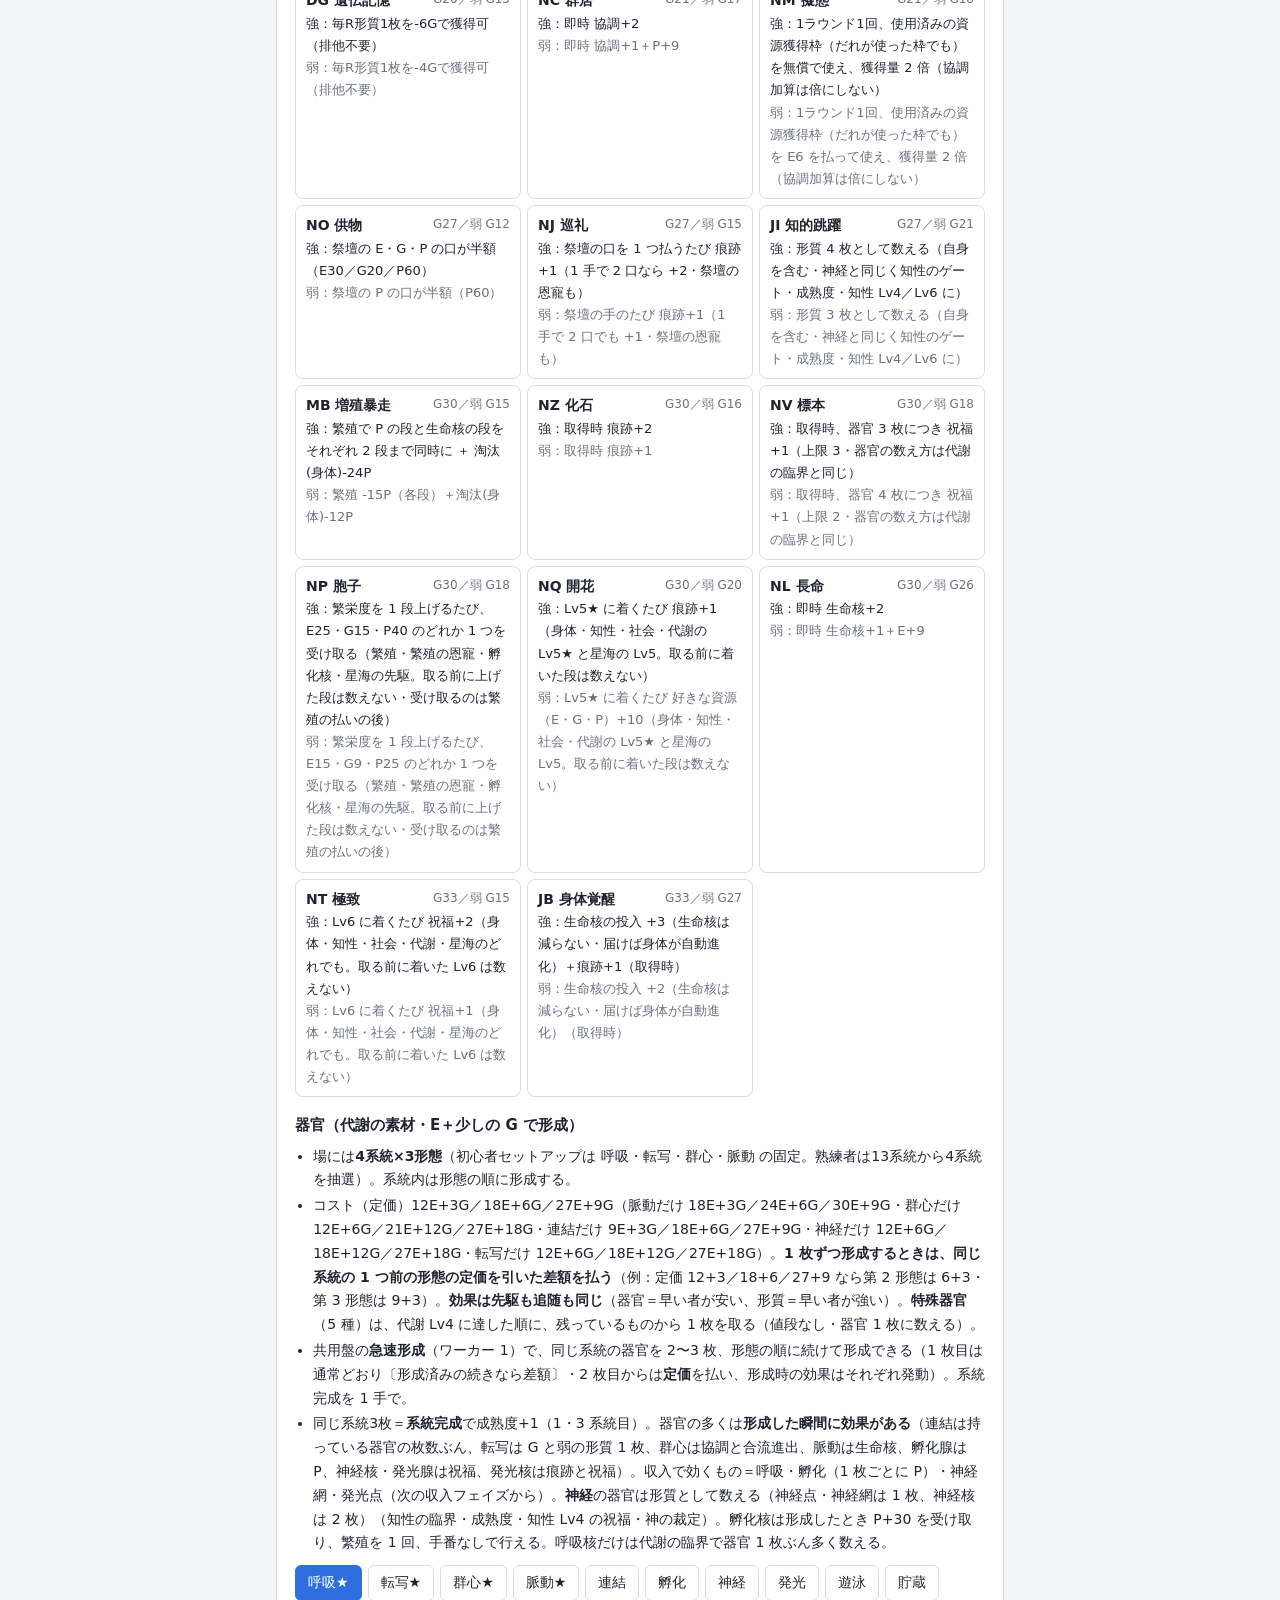
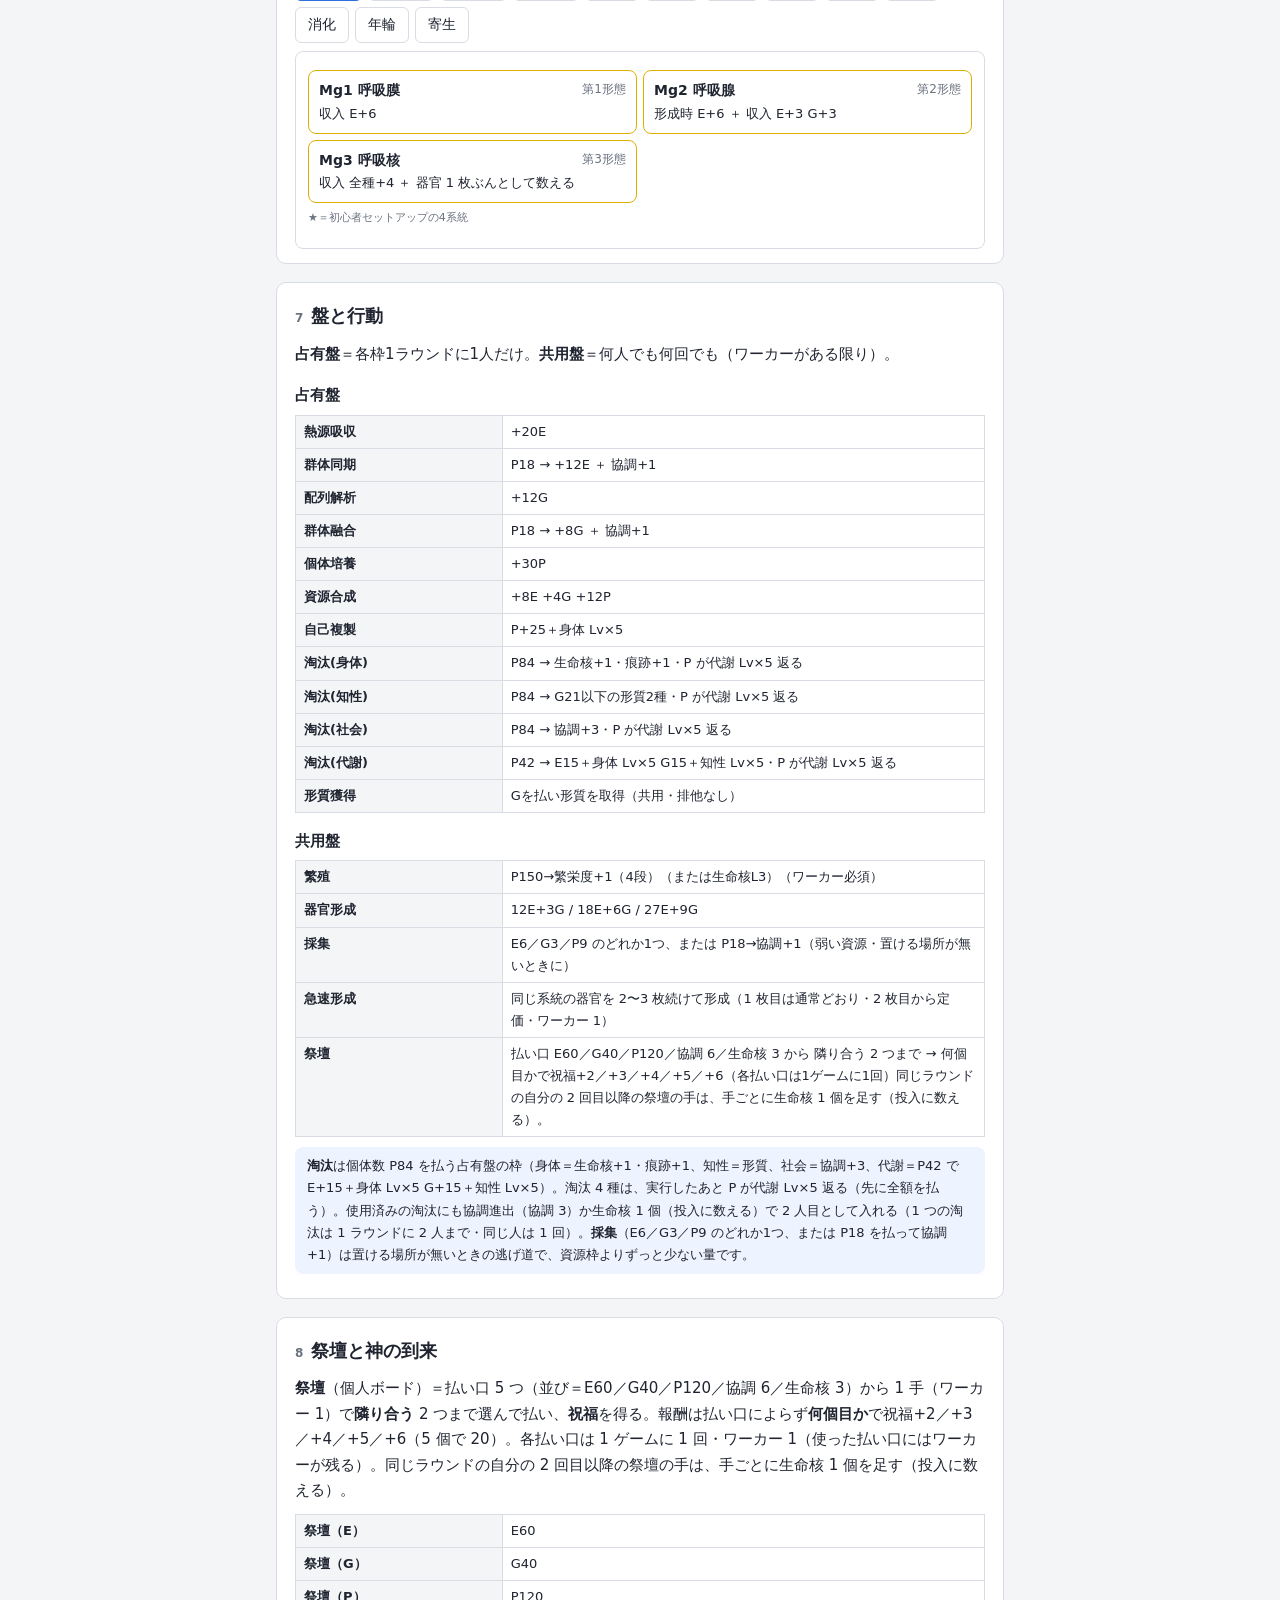
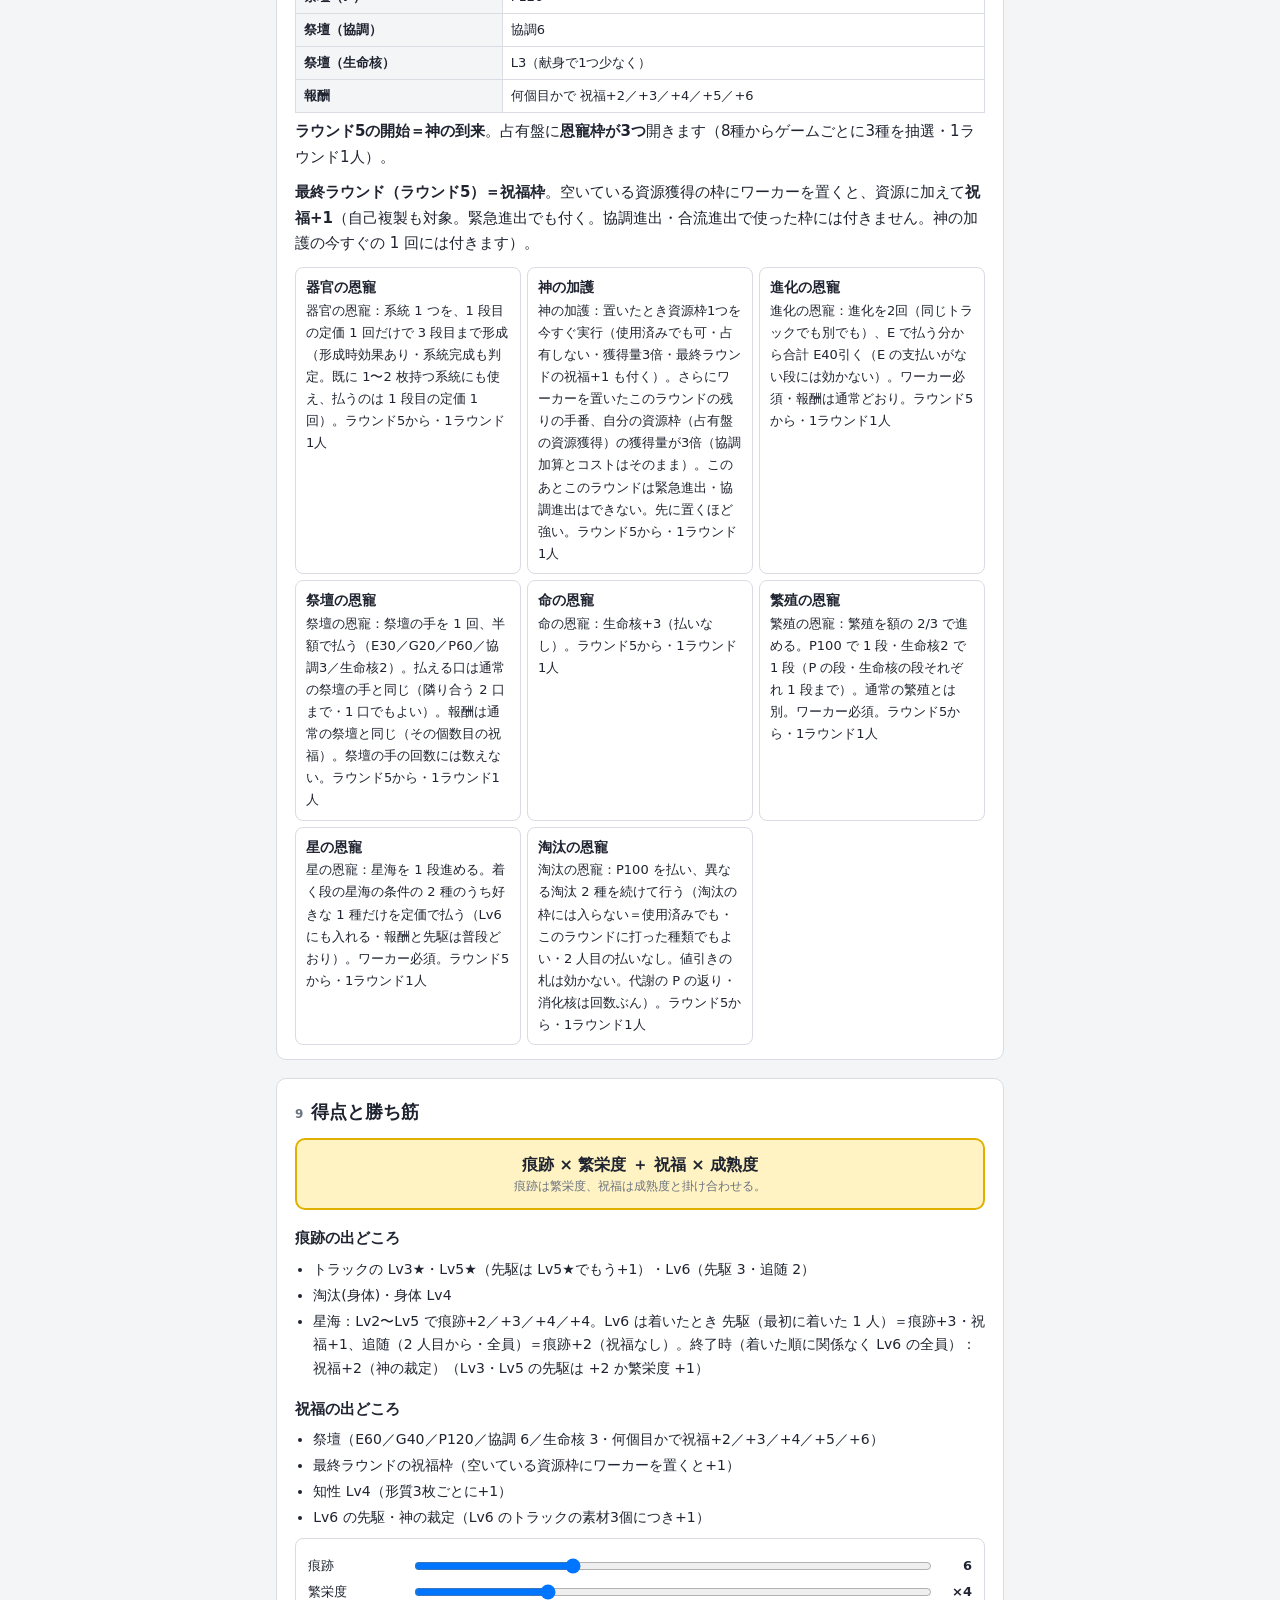
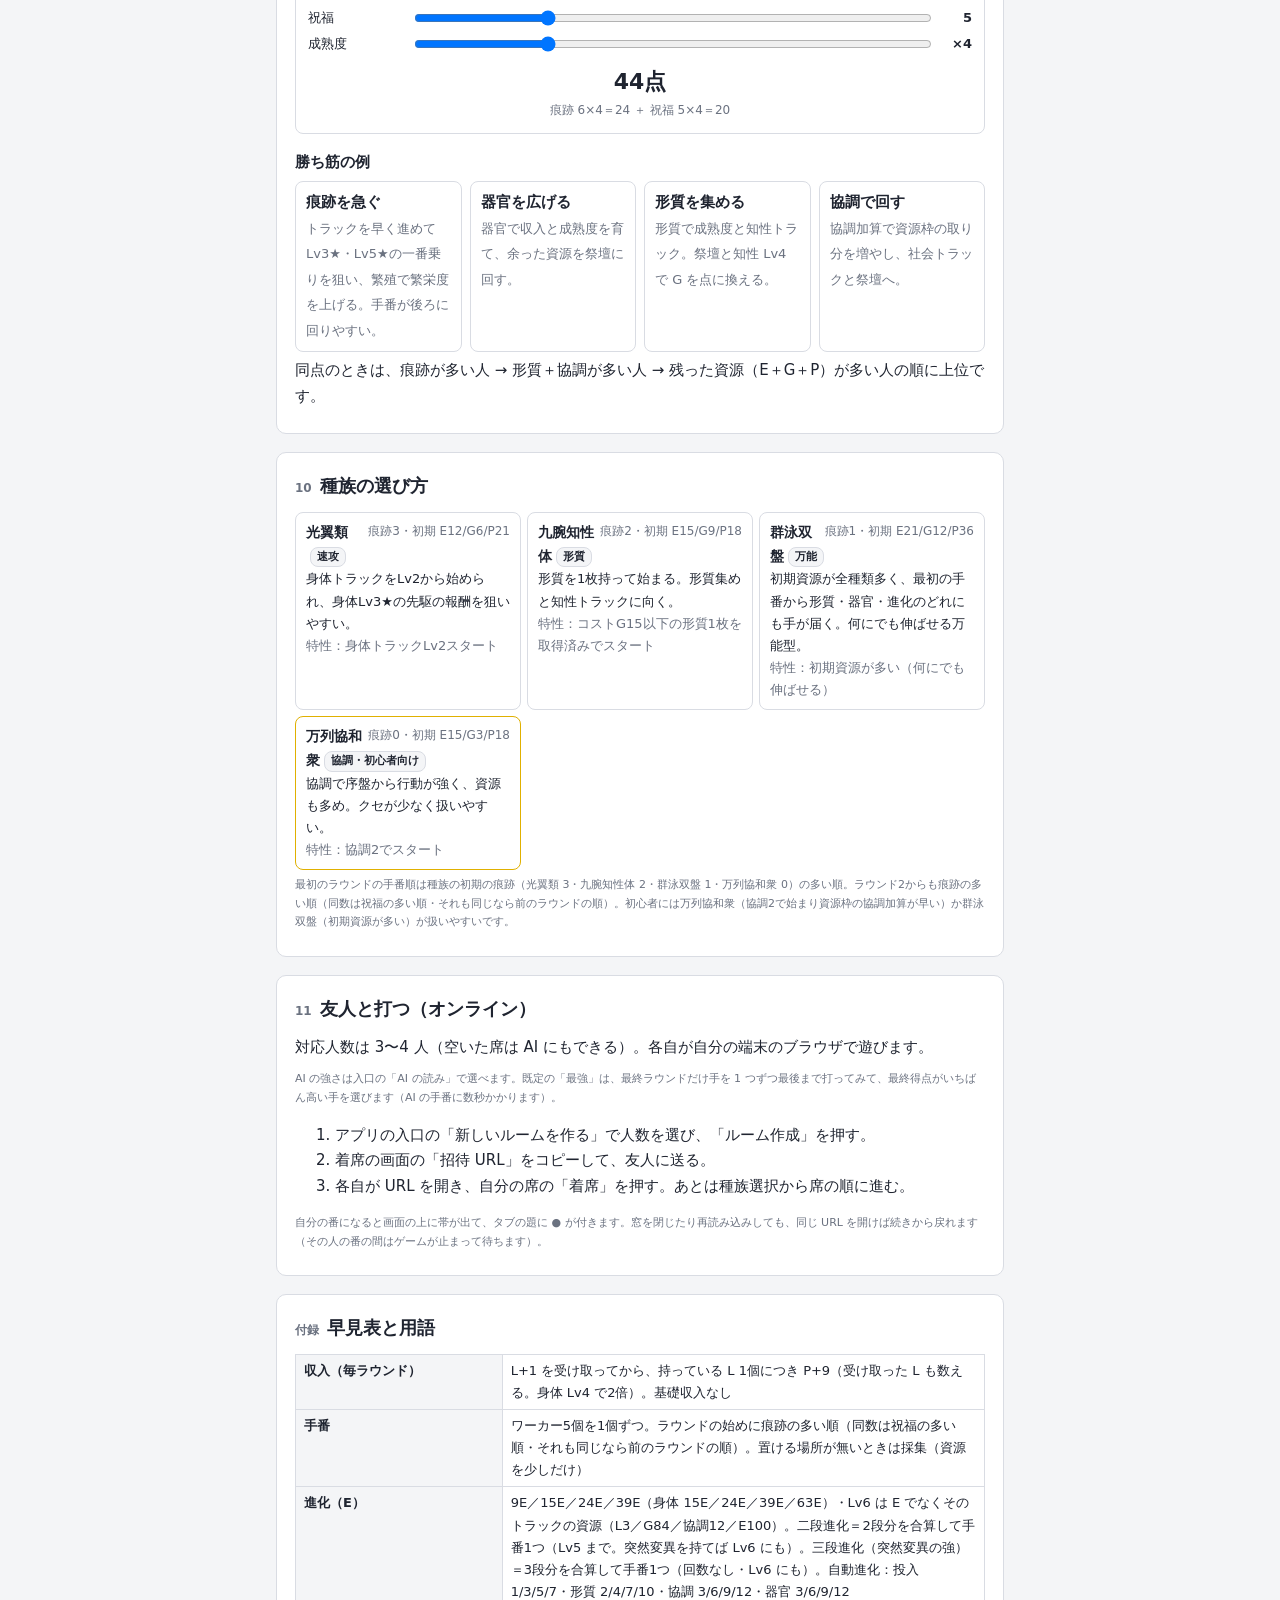
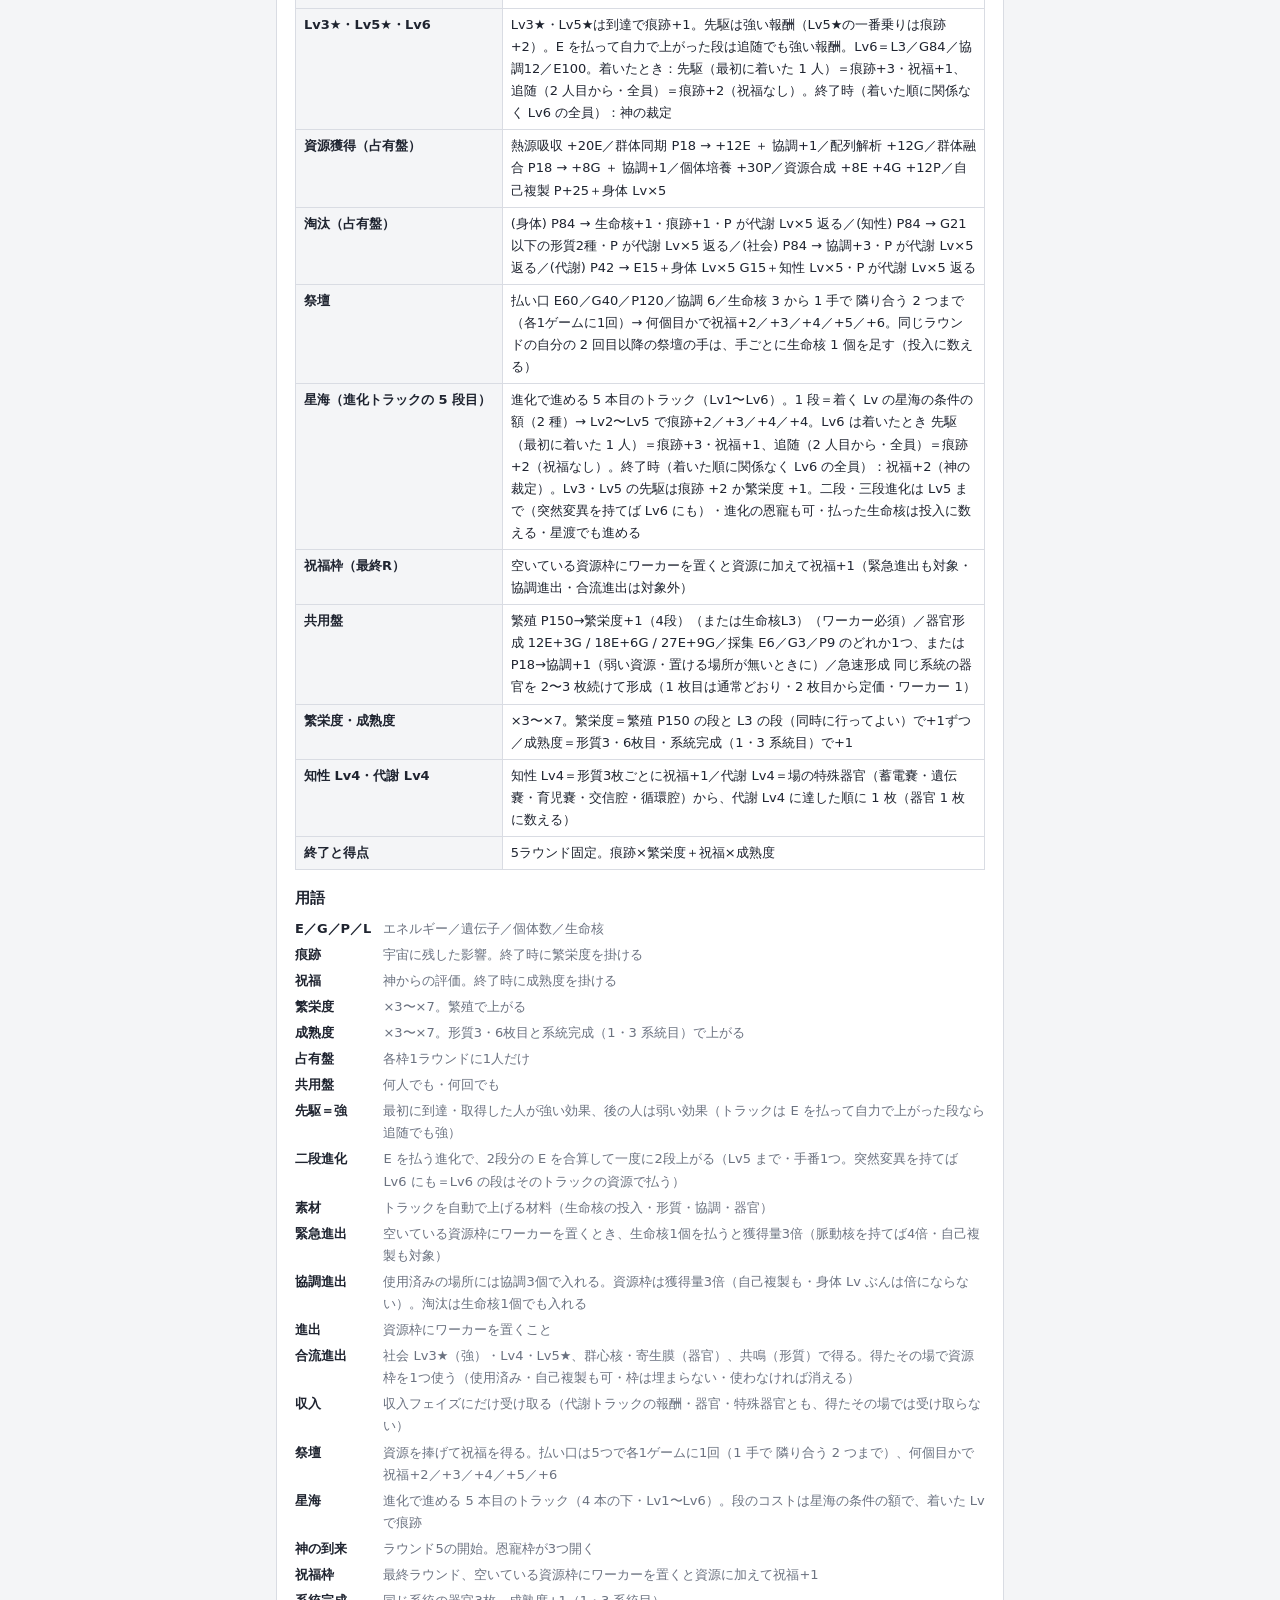
==== commit 1b6e338a: "deploy: game01 mock v5.08 (2026-11-28 09:48)" ====
--- a/guide/index.html
+++ b/guide/index.html
@@ -312,11 +312,11 @@
 </ul>
 </section>
 </main>
-<footer>ルールの正本は design.md。数値はアプリと同じ data.js／engine.js（数値セット T53＝5ラウンド）から読み込んでいます。2026-11-17 改訂（記号：先駆の上乗せを「(先 …)」で同じ行に・手番なしはコマに赤い斜線・形質獲得は共用盤へ／T33＝T32＋身体 Lv2 の祭壇の解放を削る〔祭壇の生命核の口は最初から〕・自己複製 P+25＋身体 Lv×5〔倍率は 25 だけ〕・自己複製にも協調進出・協調加算の記号を［資源 +1／協調］に・協調の絵を白の塗りに／星海は進化トラックの 5 段目＝4 本の下に置く／T32＝T31−探索・復元＋恩寵枠の候補 6 種〔器官の恩寵・神の加護・進化の恩寵・祭壇の恩寵・命の恩寵・繁殖の恩寵〕から 3 つ・自己複製 P40〔払いなし・緊急進出の対象〕・特殊器官 蓄電嚢 E4／遺伝嚢 G3／育児嚢〔旧 貯蔵腔〕 P8・発光腺 祝福+2・発光核 痕跡+1＋祝福+2・付記〔細かい決まり〕／T31＝T30＋使用済みの淘汰に協調 3 か生命核 1 個で 2 人目として入れる・知性 Lv5★ 強の裏返しは 3 枚まで・祭壇は 1 手で 2 個まで〔同じラウンドの 2 回目以降の祭壇の手は生命核 1 個を足す〕／T30＝T29＋知性 Lv3★ 弱・Lv5★ 弱／強を「弱の形質を強に裏返す」能力に（Lv3★ 弱 1 枚・Lv5★ 弱 2 枚まで・裏返さない 1 枚につき G+9／Lv5★ 強 好きなだけ）・淘汰(代謝) E15＋身体 Lv×5／G15＋知性 Lv×5・淘汰 4 種のあと P が代謝 Lv×5 返る／T29＝T28＋祭壇 祝福 +2／+3／+4／+5／+6・星海の先駆 Lv3 痕跡 5／Lv5 6・代謝の素材 3／6／9／12（Lv3★ 強 E・G 収入 +4・Lv5★ +10／+5）・知性の素材 2／4／7／10・知的跳躍＝形質 4／3 枚として数える・身体覚醒＝生命核の投入 +3／+2・身体 Lv4 のまとめ払いの条件なし／T28＝T27＋群心網 形成時 協調+1・群体同期／融合で協調+1・星海で払った生命核を投入に数える／T27＝T26＋器官の系統「遊泳」・星渡〔着く Lv の条件の 2 種のうち 1 種を 1.5 倍払って +1 段〕・先駆を Lv3／Lv5 に／T26＝T25＋星海を Lv1〜Lv6〔Lv5／Lv6 の値上げ・Lv6 は 4 本の Lv6 と同じ先着／後着・神の裁定 祝福 +2〕・代謝 Lv6 E100・星渡／T25＝T24−試練＋星海〔進化で進める 5 本目のトラック・1 段＝着く段の星海の条件の額（2 種）・痕跡 +2／+3／+4／+4／+5・3／5 段目の先駆は痕跡 +1 か繁栄度 +1〕−器官の追随の代償／T24＝T23＋試練〔R1〜R5 に 1 種ずつ・いまのラウンドだけ・1 人 1 回・痕跡 +2／+2／+2／+3／+3〕／T23＝T22＋祭壇を払い口 5 つに〔E60／G40／P120／協調 6／生命核 3・各 1 ゲーム 1 回・何個目かで祝福 +2／+2／+3／+3／+4〕・旧の献上 3 種の廃止／T22＝T21＋生命核は E・G の代わりに払えない・身体 Lv3★ 強 L+1 P+30／弱 L+1・Lv5★ 強 L+1 P+60／弱 L+1 P+20・脈動点 収入 P+15・脈動腺 収入 P+25・脈動核 緊急進出 4 倍・身体 Lv6 L3・最果ての痕跡の廃止／T21＝T20＋献上（遺伝子）は生命核で払えない・Lv6 のコスト 知性 G84・代謝 E150／T20＝T19−収入を得たときの 1 回（代謝トラックの報酬・器官とも次の収入フェイズから）・★の段は素材で自動的に上がった追随なら弱い方（自力で払った段は追随でも強い方）・神経は神経点・神経網が形質 1 枚、神経核が 2 枚・身体 Lv6 のコスト L4／T19＝T18＋自由行動は合流進出（得たその場で使う・使用済みと自己複製も可）・代謝トラックと器官の収入は得たときにも 1 回・代謝 Lv5★ 全種+8／+4・呼吸核 全種+4・神経網／発光点 G+6・神経は形質 2 枚ぶん・資源枠 E20／G12／E12／G8／E8 G4 P12・Lv6 のコスト L5／G66／協調12／E120・Lv6 は先駆 痕跡+3＋祝福+1／追随 痕跡+2・知性の神の裁定は Lv4 のぶんを引かない／T18＝T17＋緊急進出は空き枠で生命核 1 個・獲得量 3 倍（使用済みの枠は協調進出だけ）・生命核→資源の廃止・連結は連結核＝完成した系統 1 つにつき+12・交信腔＝収入 協調+1・淘汰(代謝) E+20 G+20・社会 Lv6 の神の裁定＝祝福+3 固定／T17＝T16＋光翼の初期 P21・九腕の初期 E15／T16＝T15＋器官の定価 2 段目+E3・3 段目+E6 G3・特殊器官 2 枚の強化／T15＝T14＋器官の造り直し：1 枚ずつは差額払い・系統完成の成熟度は 1・3 系統目・代謝の臨界 2/4/6/8・代謝 Lv4 は特殊器官・器官の恩寵は第 1 形態の定価で第 3 形態まで・新系統 孵化／神経／発光・促進と形質 3 種〔共生・代替燃料・適応放散〕の廃止）。</footer>
-
-<script src="../app/js/icons.js?v=5.07"></script>
-<script src="../app/js/data.js?v=5.07"></script>
-<script src="../app/js/engine.js?v=5.07"></script>
+<footer>ルールの正本は design.md。数値はアプリと同じ data.js／engine.js（数値セット T54＝5ラウンド）から読み込んでいます。2026-11-17 改訂（記号：先駆の上乗せを「(先 …)」で同じ行に・手番なしはコマに赤い斜線・形質獲得は共用盤へ／T33＝T32＋身体 Lv2 の祭壇の解放を削る〔祭壇の生命核の口は最初から〕・自己複製 P+25＋身体 Lv×5〔倍率は 25 だけ〕・自己複製にも協調進出・協調加算の記号を［資源 +1／協調］に・協調の絵を白の塗りに／星海は進化トラックの 5 段目＝4 本の下に置く／T32＝T31−探索・復元＋恩寵枠の候補 6 種〔器官の恩寵・神の加護・進化の恩寵・祭壇の恩寵・命の恩寵・繁殖の恩寵〕から 3 つ・自己複製 P40〔払いなし・緊急進出の対象〕・特殊器官 蓄電嚢 E4／遺伝嚢 G3／育児嚢〔旧 貯蔵腔〕 P8・発光腺 祝福+2・発光核 痕跡+1＋祝福+2・付記〔細かい決まり〕／T31＝T30＋使用済みの淘汰に協調 3 か生命核 1 個で 2 人目として入れる・知性 Lv5★ 強の裏返しは 3 枚まで・祭壇は 1 手で 2 個まで〔同じラウンドの 2 回目以降の祭壇の手は生命核 1 個を足す〕／T30＝T29＋知性 Lv3★ 弱・Lv5★ 弱／強を「弱の形質を強に裏返す」能力に（Lv3★ 弱 1 枚・Lv5★ 弱 2 枚まで・裏返さない 1 枚につき G+9／Lv5★ 強 好きなだけ）・淘汰(代謝) E15＋身体 Lv×5／G15＋知性 Lv×5・淘汰 4 種のあと P が代謝 Lv×5 返る／T29＝T28＋祭壇 祝福 +2／+3／+4／+5／+6・星海の先駆 Lv3 痕跡 5／Lv5 6・代謝の素材 3／6／9／12（Lv3★ 強 E・G 収入 +4・Lv5★ +10／+5）・知性の素材 2／4／7／10・知的跳躍＝形質 4／3 枚として数える・身体覚醒＝生命核の投入 +3／+2・身体 Lv4 のまとめ払いの条件なし／T28＝T27＋群心網 形成時 協調+1・群体同期／融合で協調+1・星海で払った生命核を投入に数える／T27＝T26＋器官の系統「遊泳」・星渡〔着く Lv の条件の 2 種のうち 1 種を 1.5 倍払って +1 段〕・先駆を Lv3／Lv5 に／T26＝T25＋星海を Lv1〜Lv6〔Lv5／Lv6 の値上げ・Lv6 は 4 本の Lv6 と同じ先着／後着・神の裁定 祝福 +2〕・代謝 Lv6 E100・星渡／T25＝T24−試練＋星海〔進化で進める 5 本目のトラック・1 段＝着く段の星海の条件の額（2 種）・痕跡 +2／+3／+4／+4／+5・3／5 段目の先駆は痕跡 +1 か繁栄度 +1〕−器官の追随の代償／T24＝T23＋試練〔R1〜R5 に 1 種ずつ・いまのラウンドだけ・1 人 1 回・痕跡 +2／+2／+2／+3／+3〕／T23＝T22＋祭壇を払い口 5 つに〔E60／G40／P120／協調 6／生命核 3・各 1 ゲーム 1 回・何個目かで祝福 +2／+2／+3／+3／+4〕・旧の献上 3 種の廃止／T22＝T21＋生命核は E・G の代わりに払えない・身体 Lv3★ 強 L+1 P+30／弱 L+1・Lv5★ 強 L+1 P+60／弱 L+1 P+20・脈動点 収入 P+15・脈動腺 収入 P+25・脈動核 緊急進出 4 倍・身体 Lv6 L3・最果ての痕跡の廃止／T21＝T20＋献上（遺伝子）は生命核で払えない・Lv6 のコスト 知性 G84・代謝 E150／T20＝T19−収入を得たときの 1 回（代謝トラックの報酬・器官とも次の収入フェイズから）・★の段は素材で自動的に上がった追随なら弱い方（自力で払った段は追随でも強い方）・神経は神経点・神経網が形質 1 枚、神経核が 2 枚・身体 Lv6 のコスト L4／T19＝T18＋自由行動は合流進出（得たその場で使う・使用済みと自己複製も可）・代謝トラックと器官の収入は得たときにも 1 回・代謝 Lv5★ 全種+8／+4・呼吸核 全種+4・神経網／発光点 G+6・神経は形質 2 枚ぶん・資源枠 E20／G12／E12／G8／E8 G4 P12・Lv6 のコスト L5／G66／協調12／E120・Lv6 は先駆 痕跡+3＋祝福+1／追随 痕跡+2・知性の神の裁定は Lv4 のぶんを引かない／T18＝T17＋緊急進出は空き枠で生命核 1 個・獲得量 3 倍（使用済みの枠は協調進出だけ）・生命核→資源の廃止・連結は連結核＝完成した系統 1 つにつき+12・交信腔＝収入 協調+1・淘汰(代謝) E+20 G+20・社会 Lv6 の神の裁定＝祝福+3 固定／T17＝T16＋光翼の初期 P21・九腕の初期 E15／T16＝T15＋器官の定価 2 段目+E3・3 段目+E6 G3・特殊器官 2 枚の強化／T15＝T14＋器官の造り直し：1 枚ずつは差額払い・系統完成の成熟度は 1・3 系統目・代謝の臨界 2/4/6/8・代謝 Lv4 は特殊器官・器官の恩寵は第 1 形態の定価で第 3 形態まで・新系統 孵化／神経／発光・促進と形質 3 種〔共生・代替燃料・適応放散〕の廃止）。</footer>
+
+<script src="../app/js/icons.js?v=5.08"></script>
+<script src="../app/js/data.js?v=5.08"></script>
+<script src="../app/js/engine.js?v=5.08"></script>
 <script>
 (function () {
   'use strict';
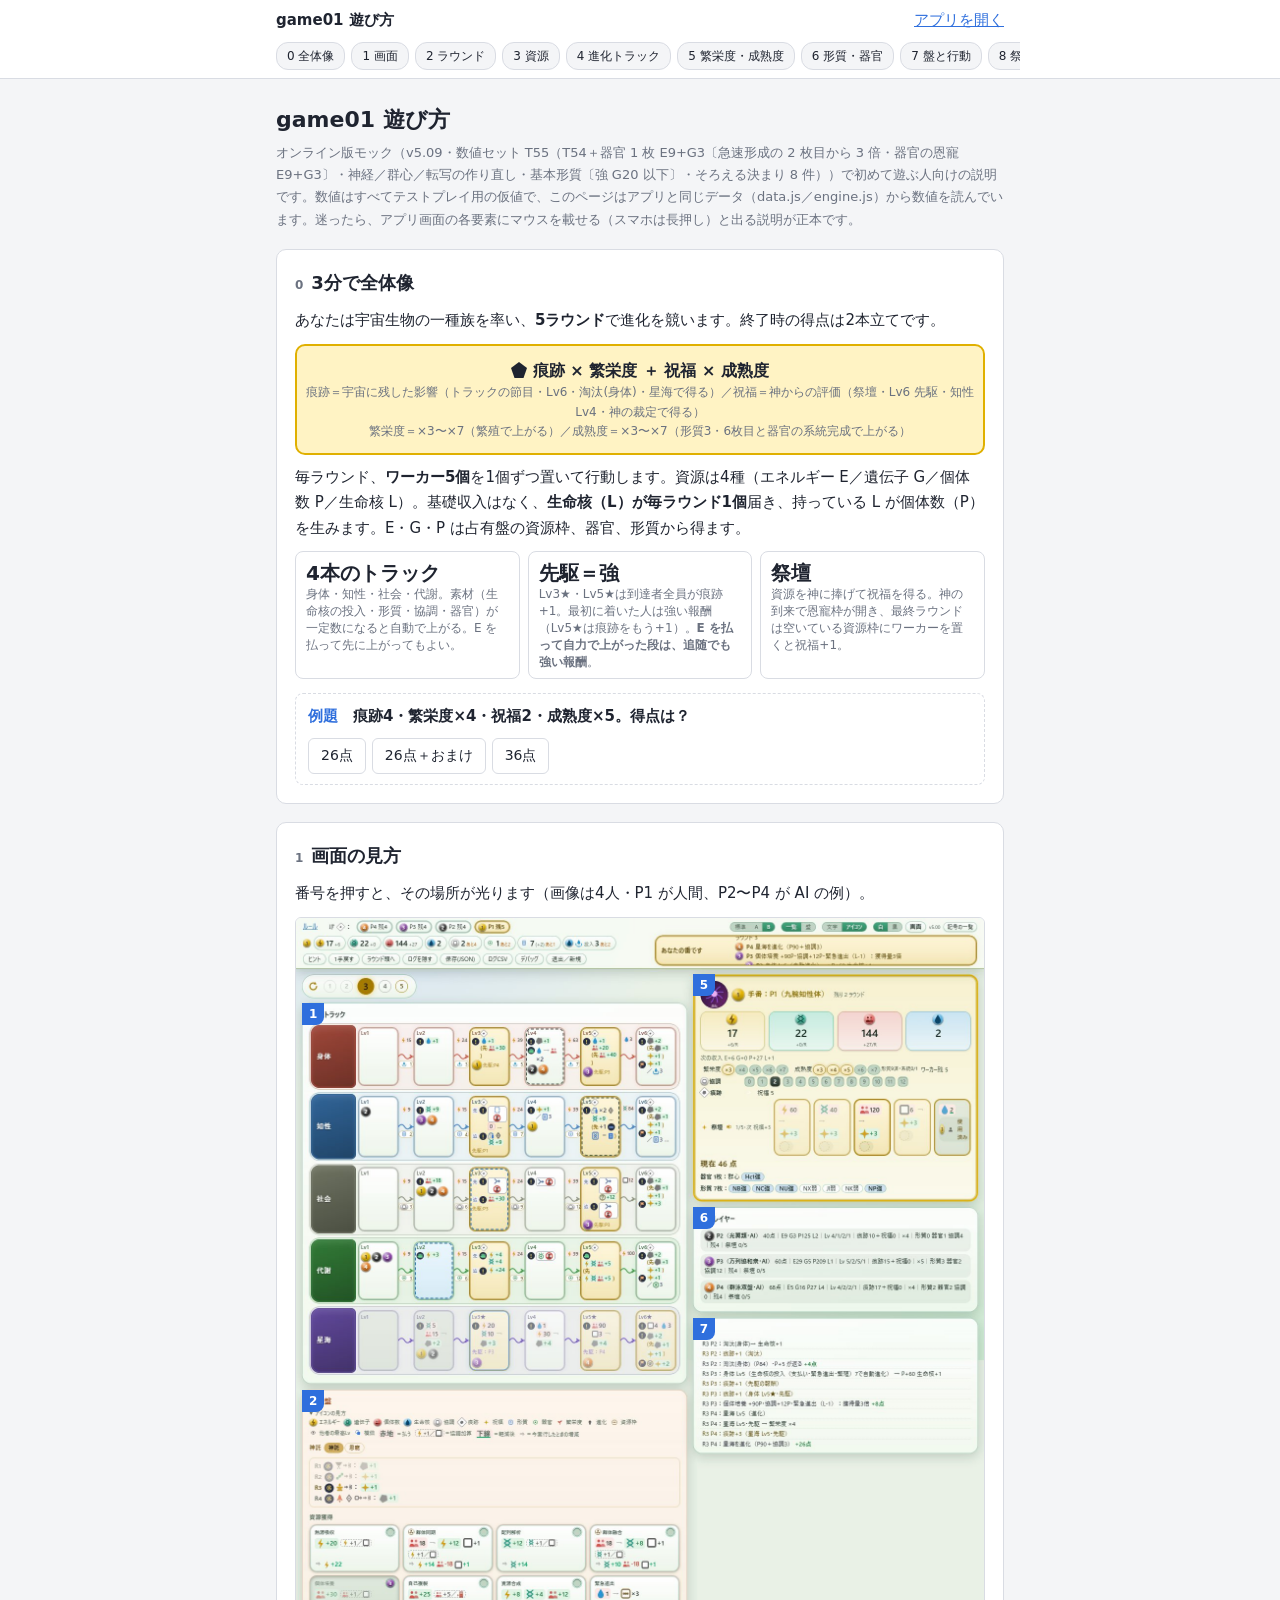
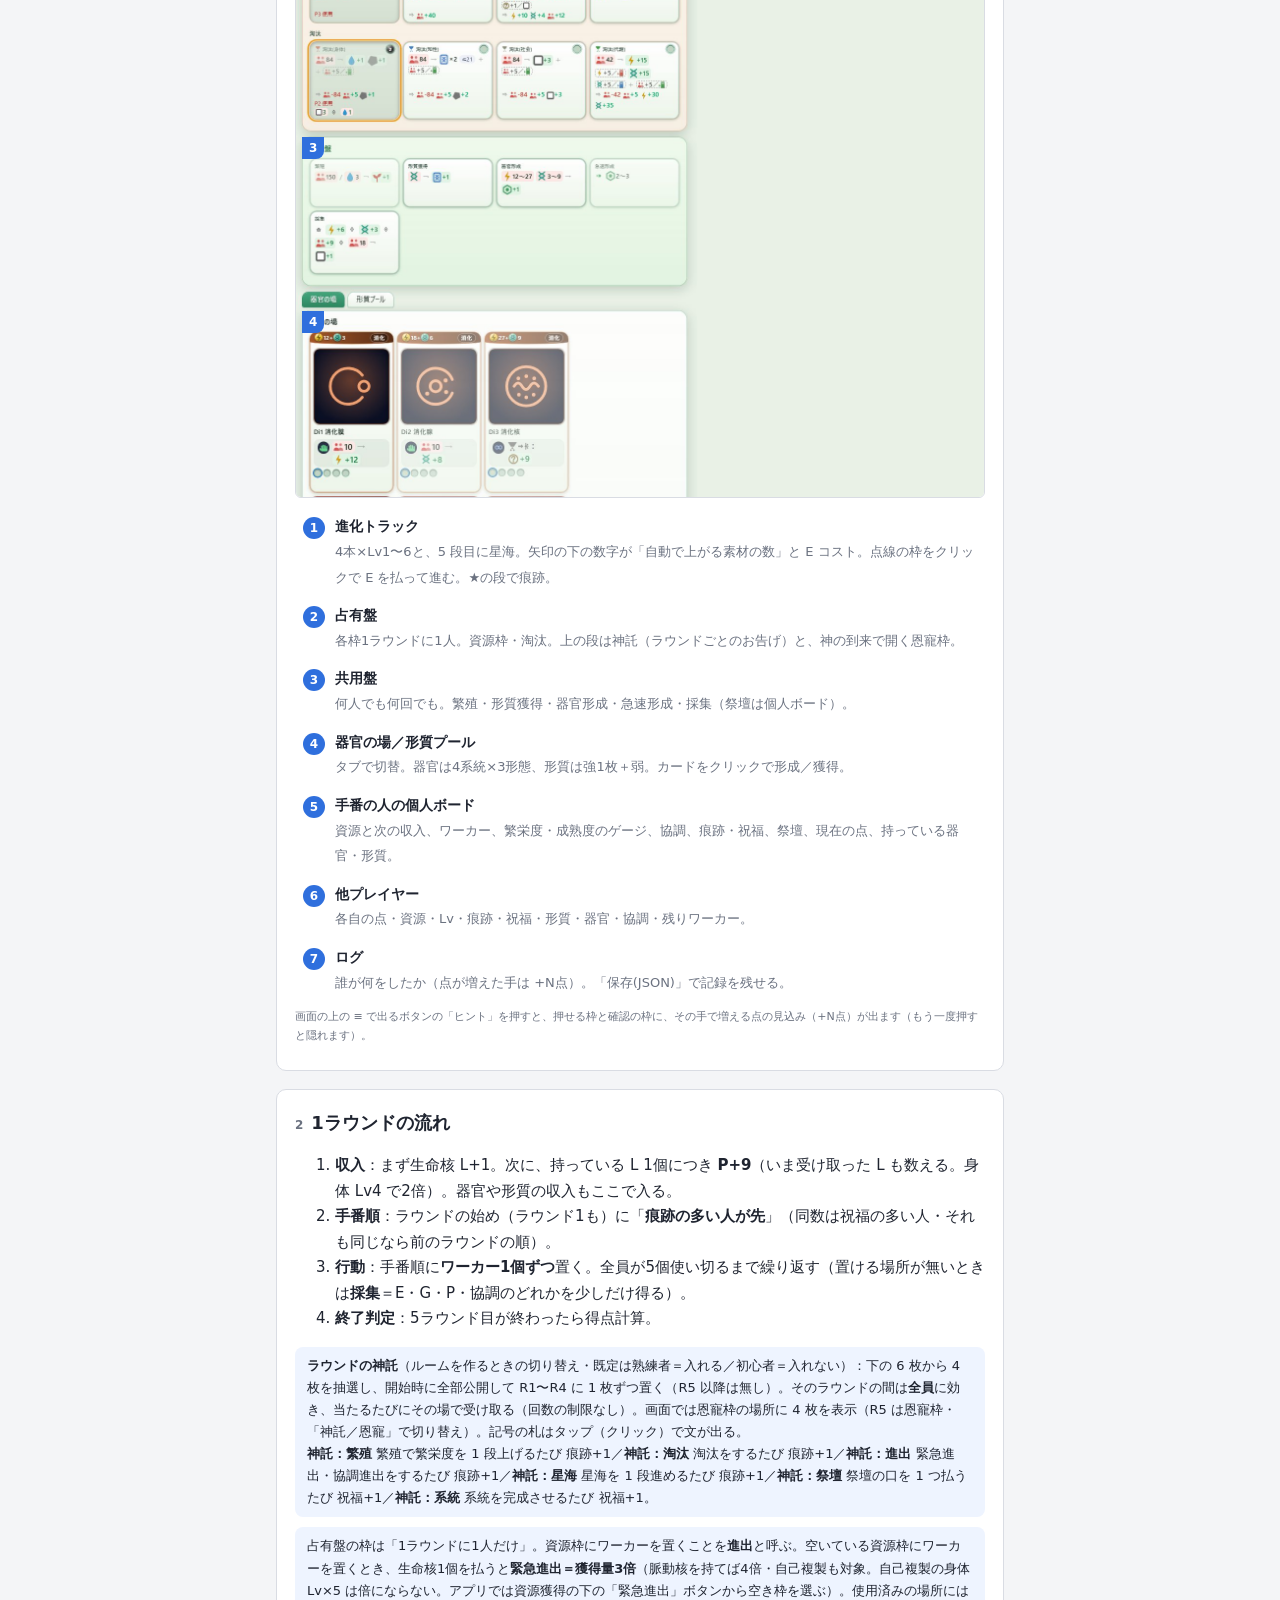
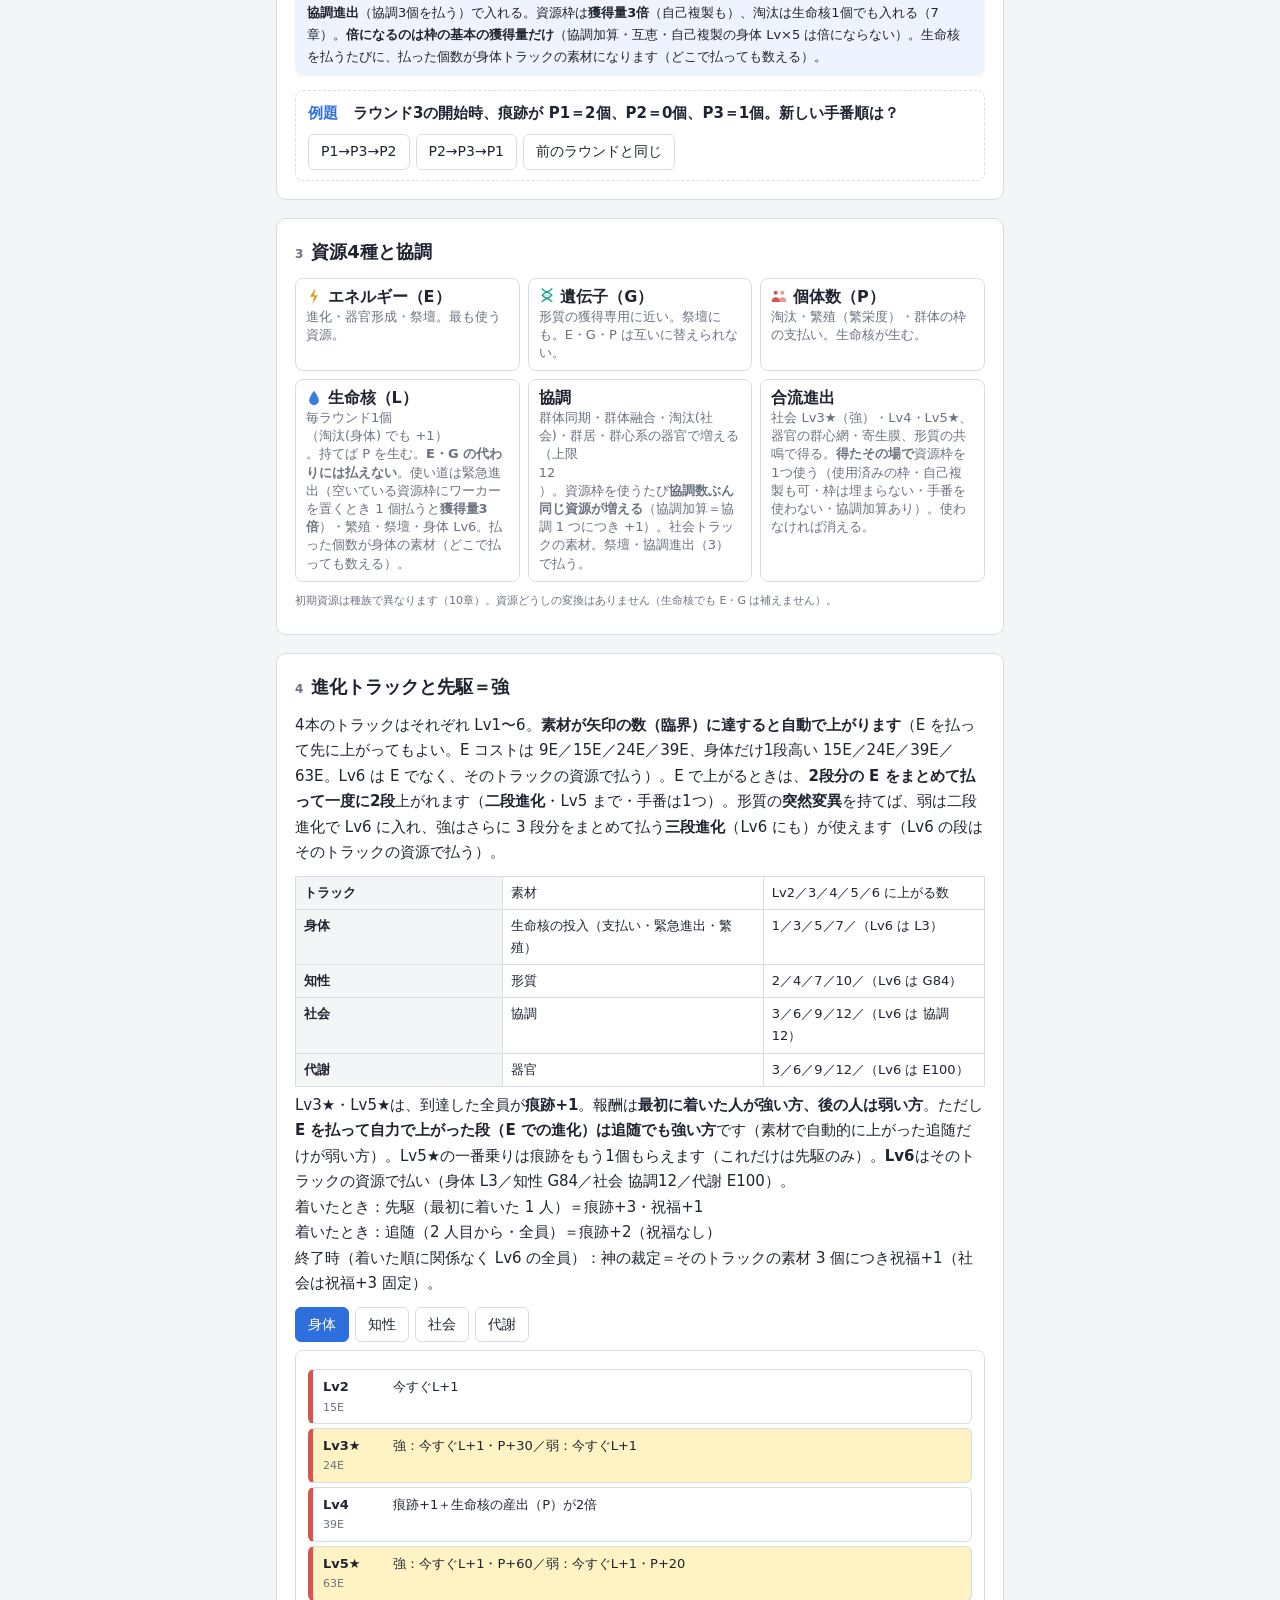
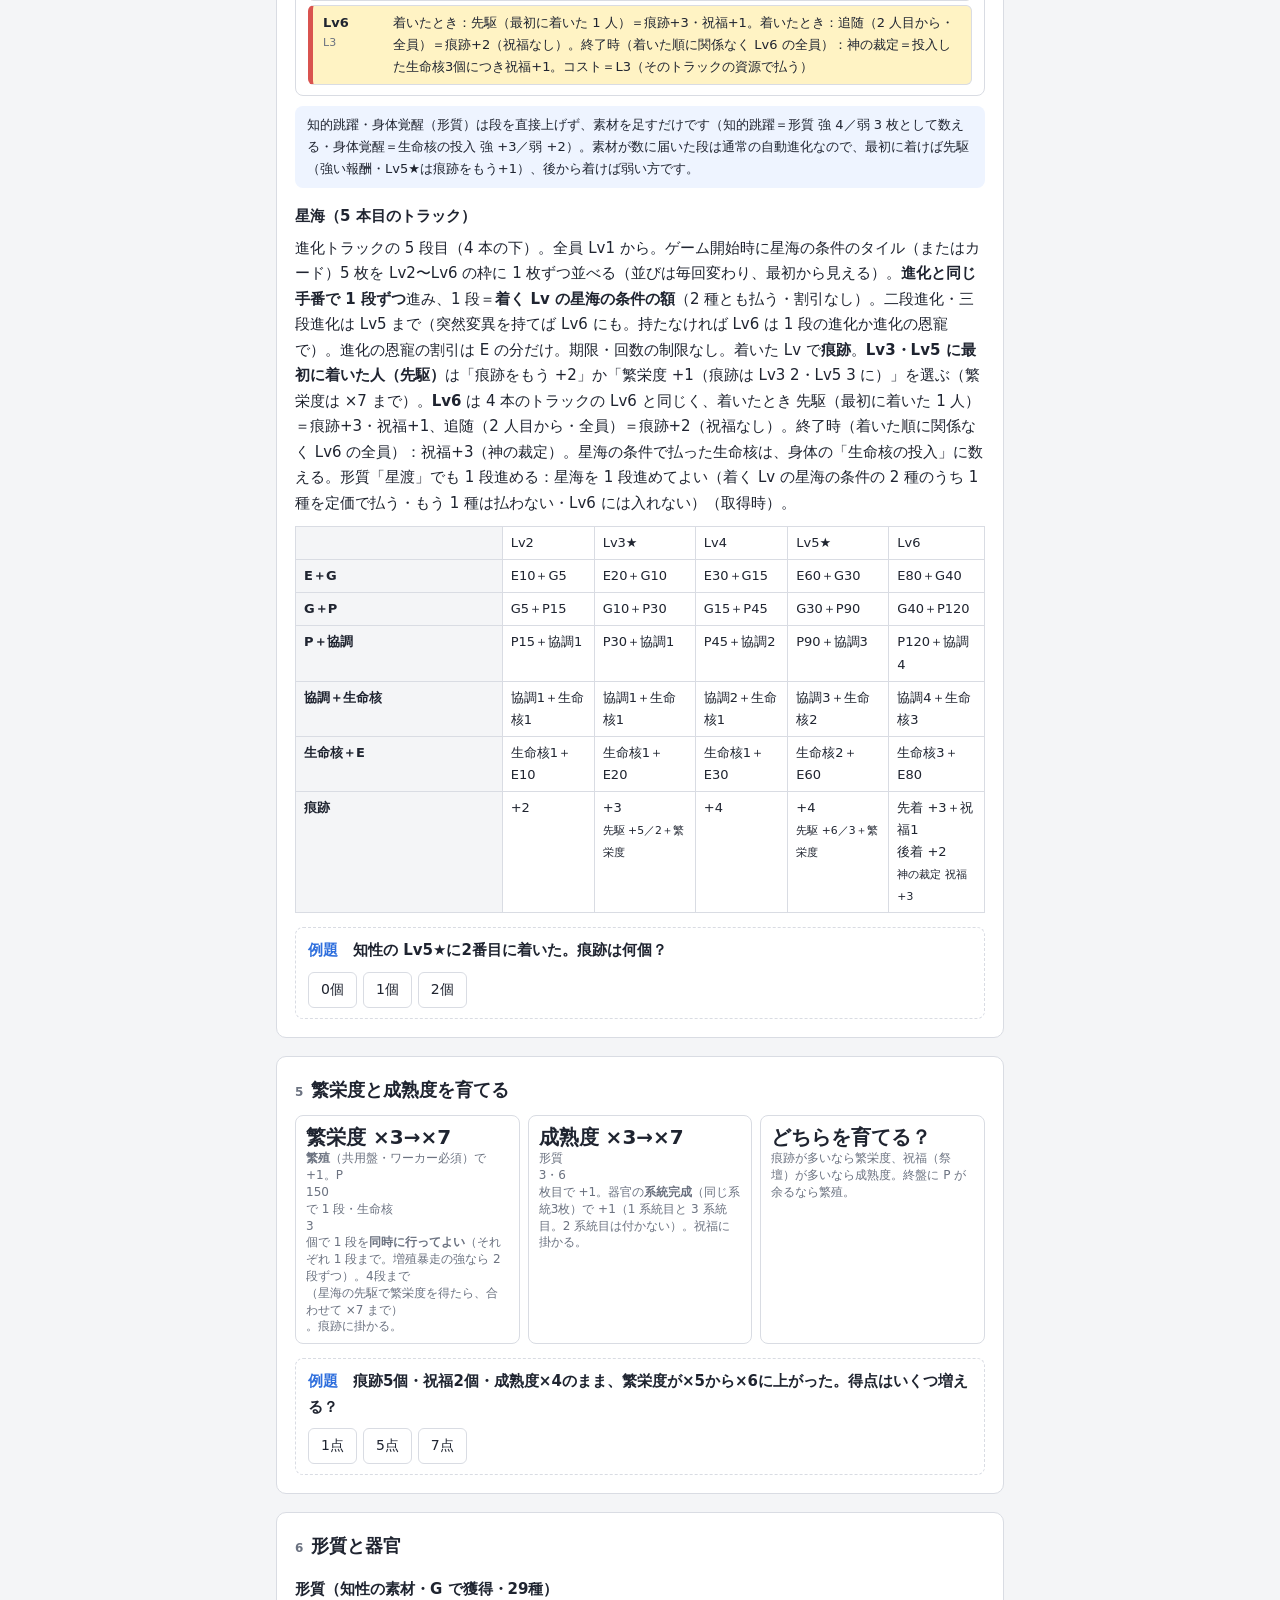
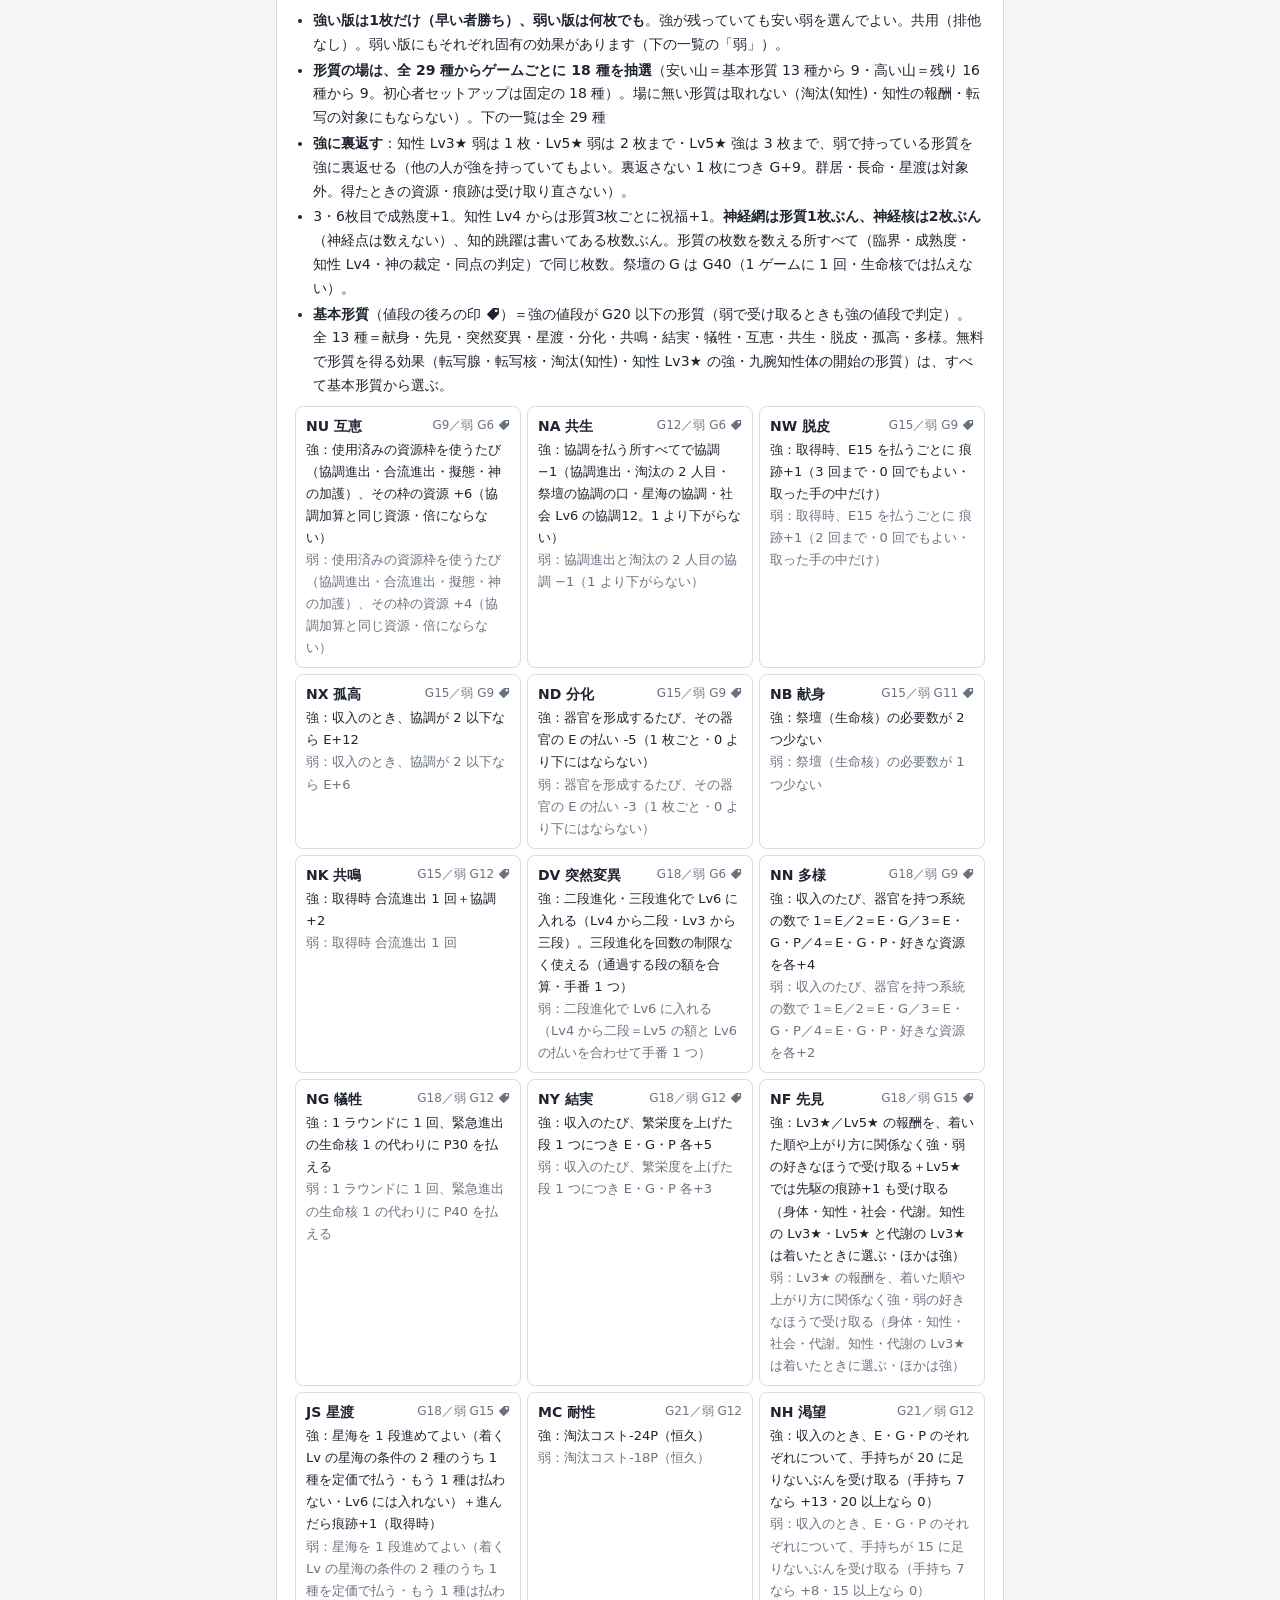
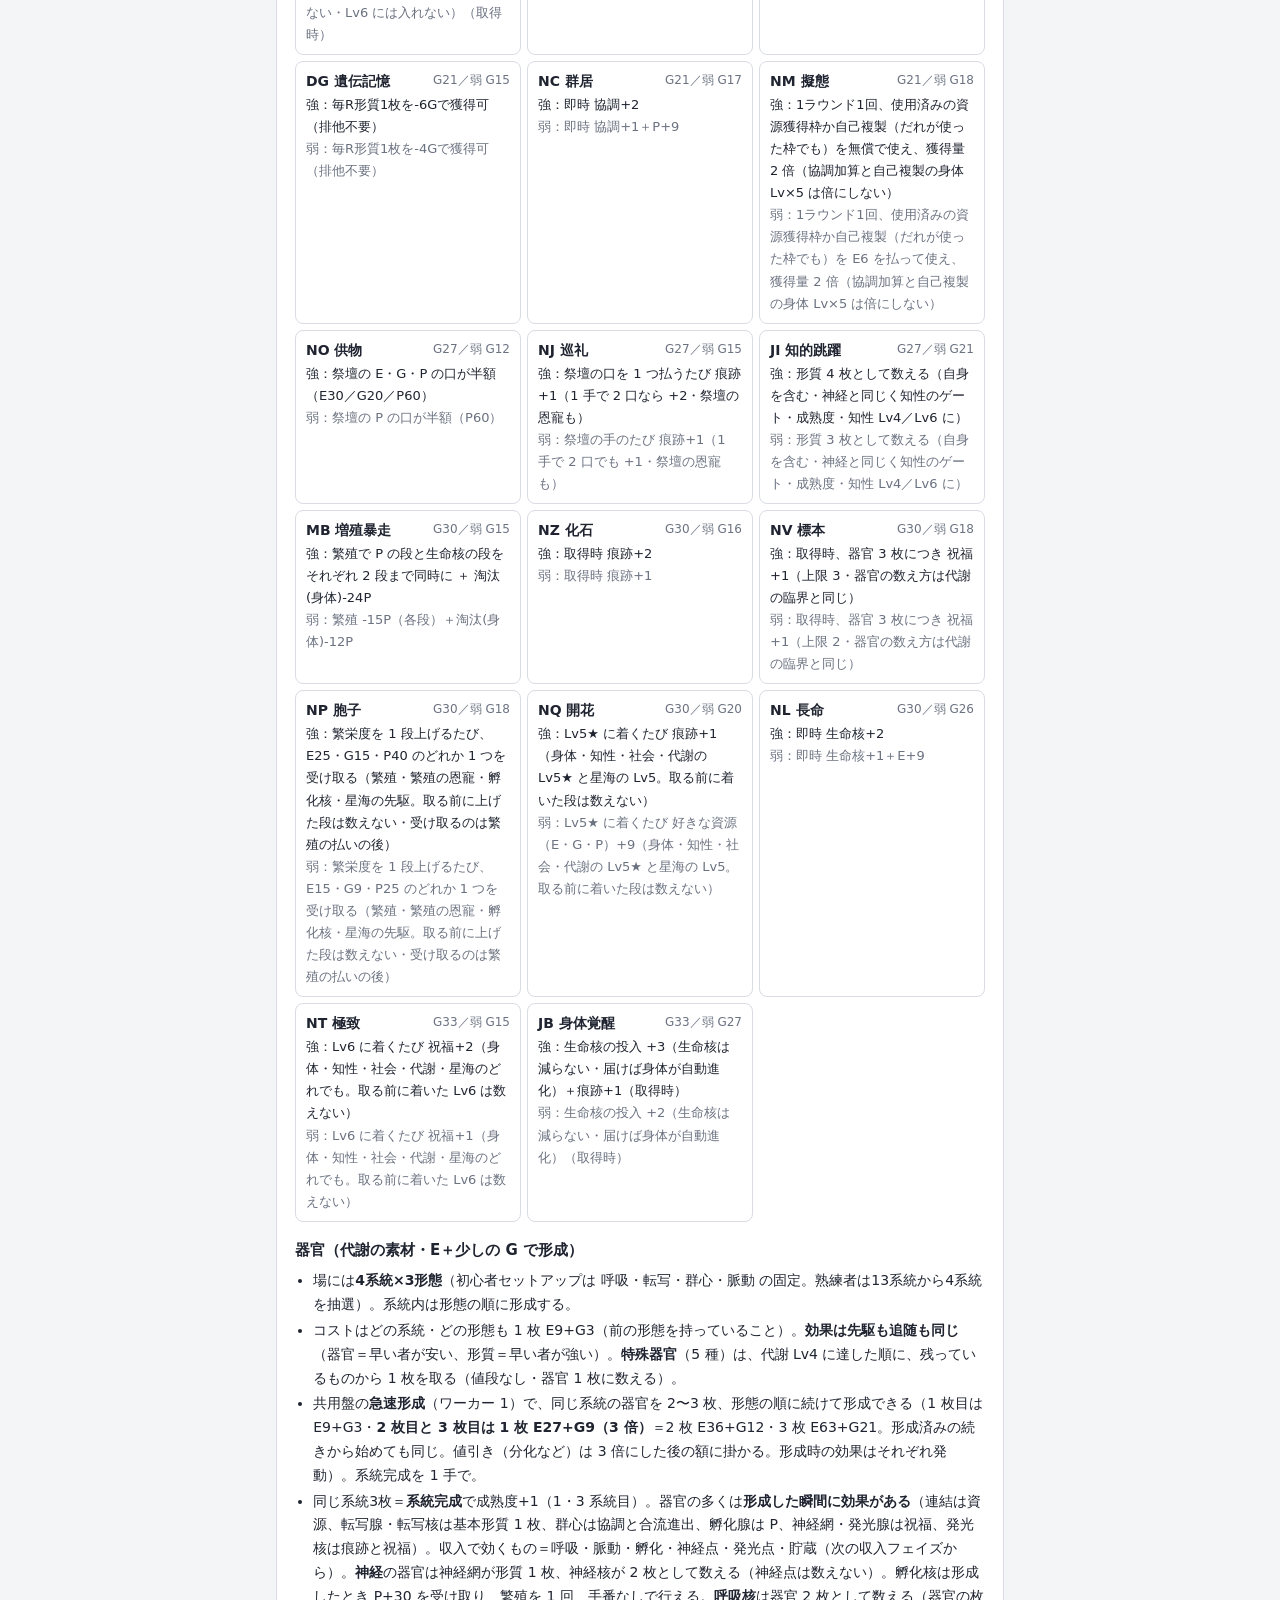
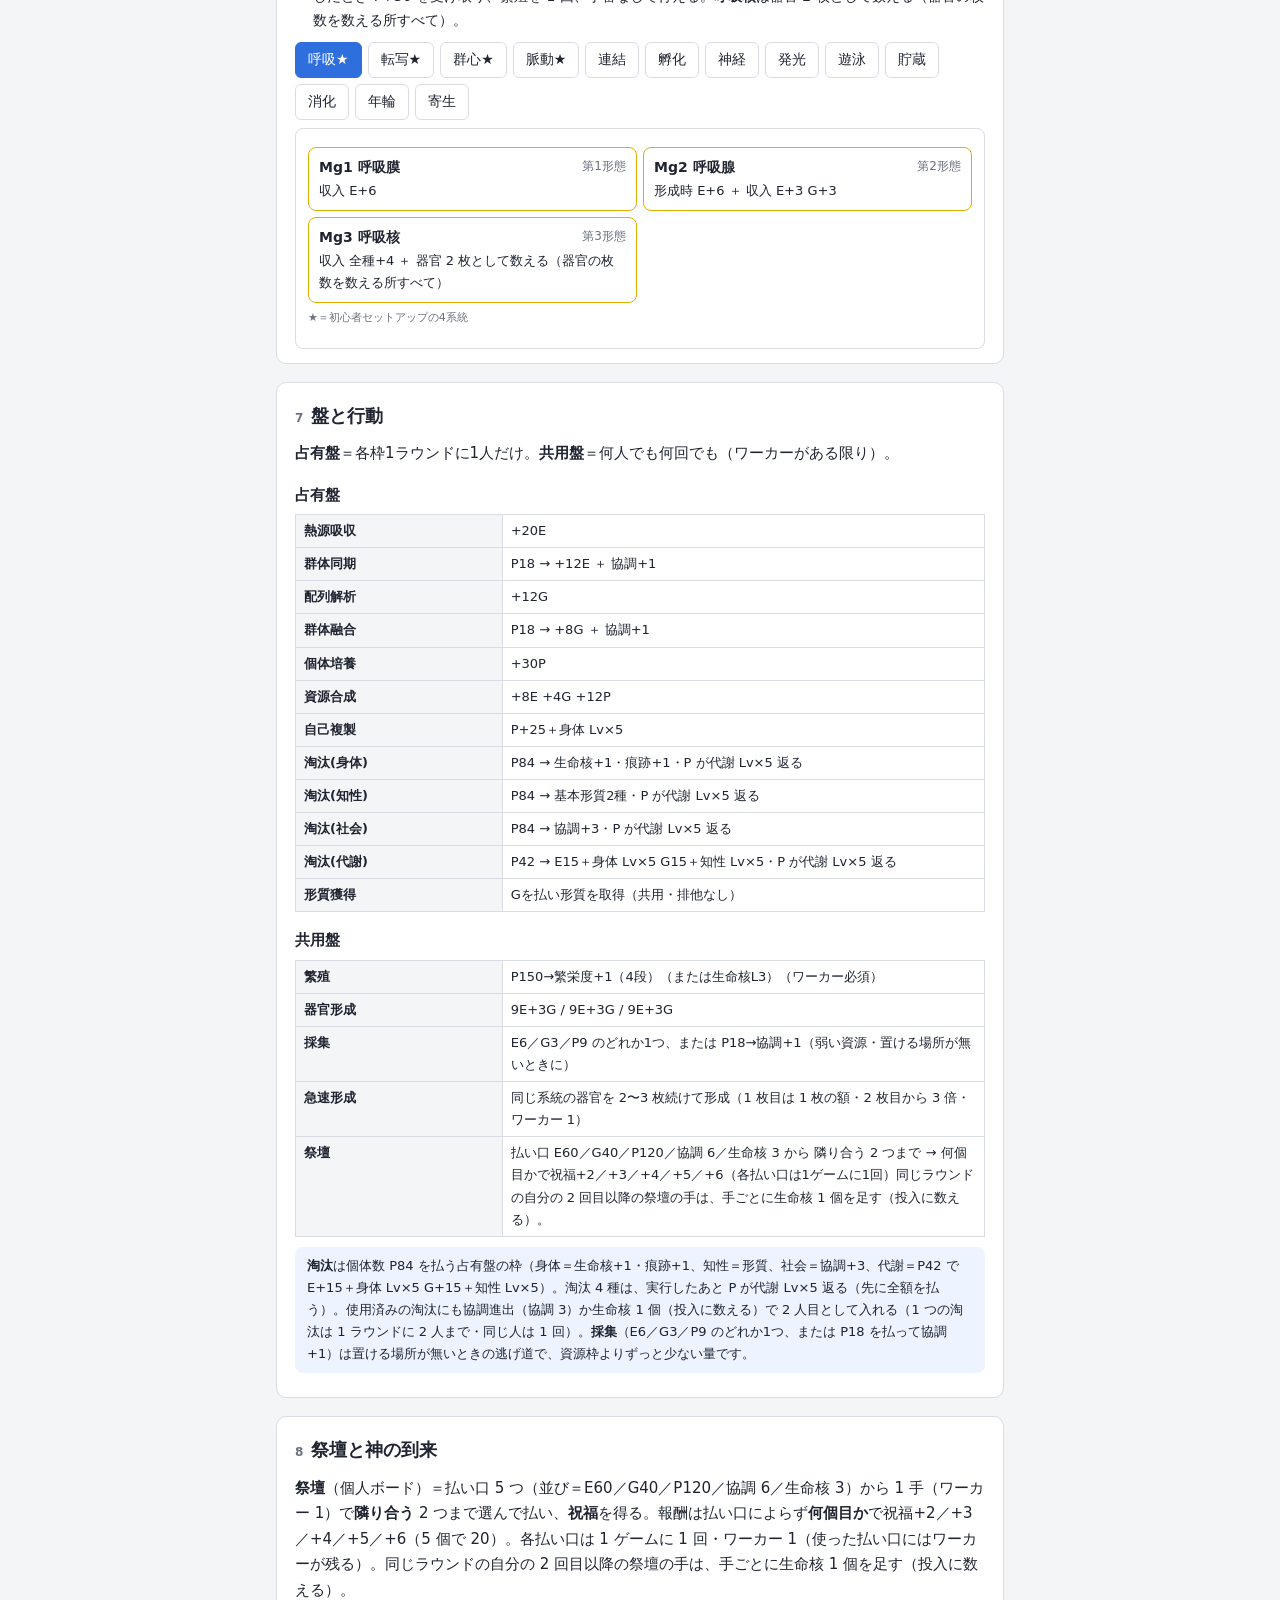
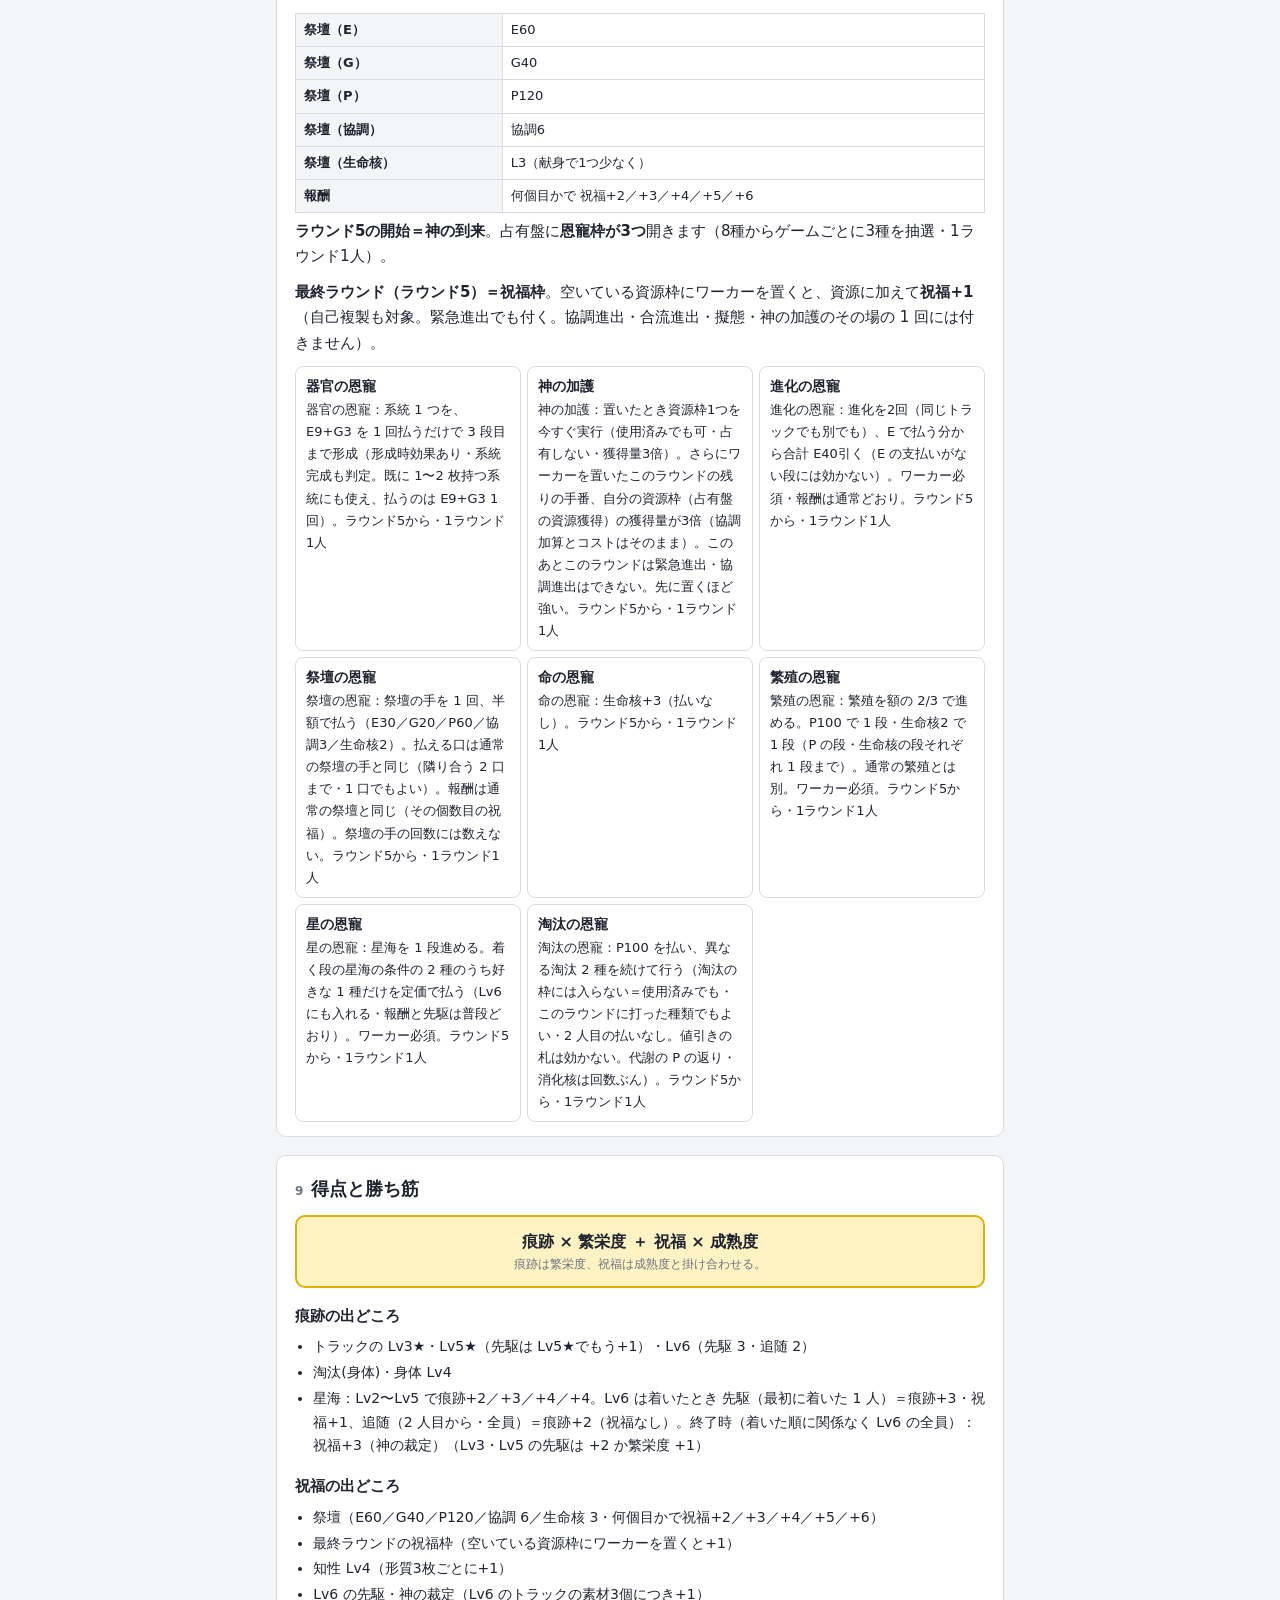
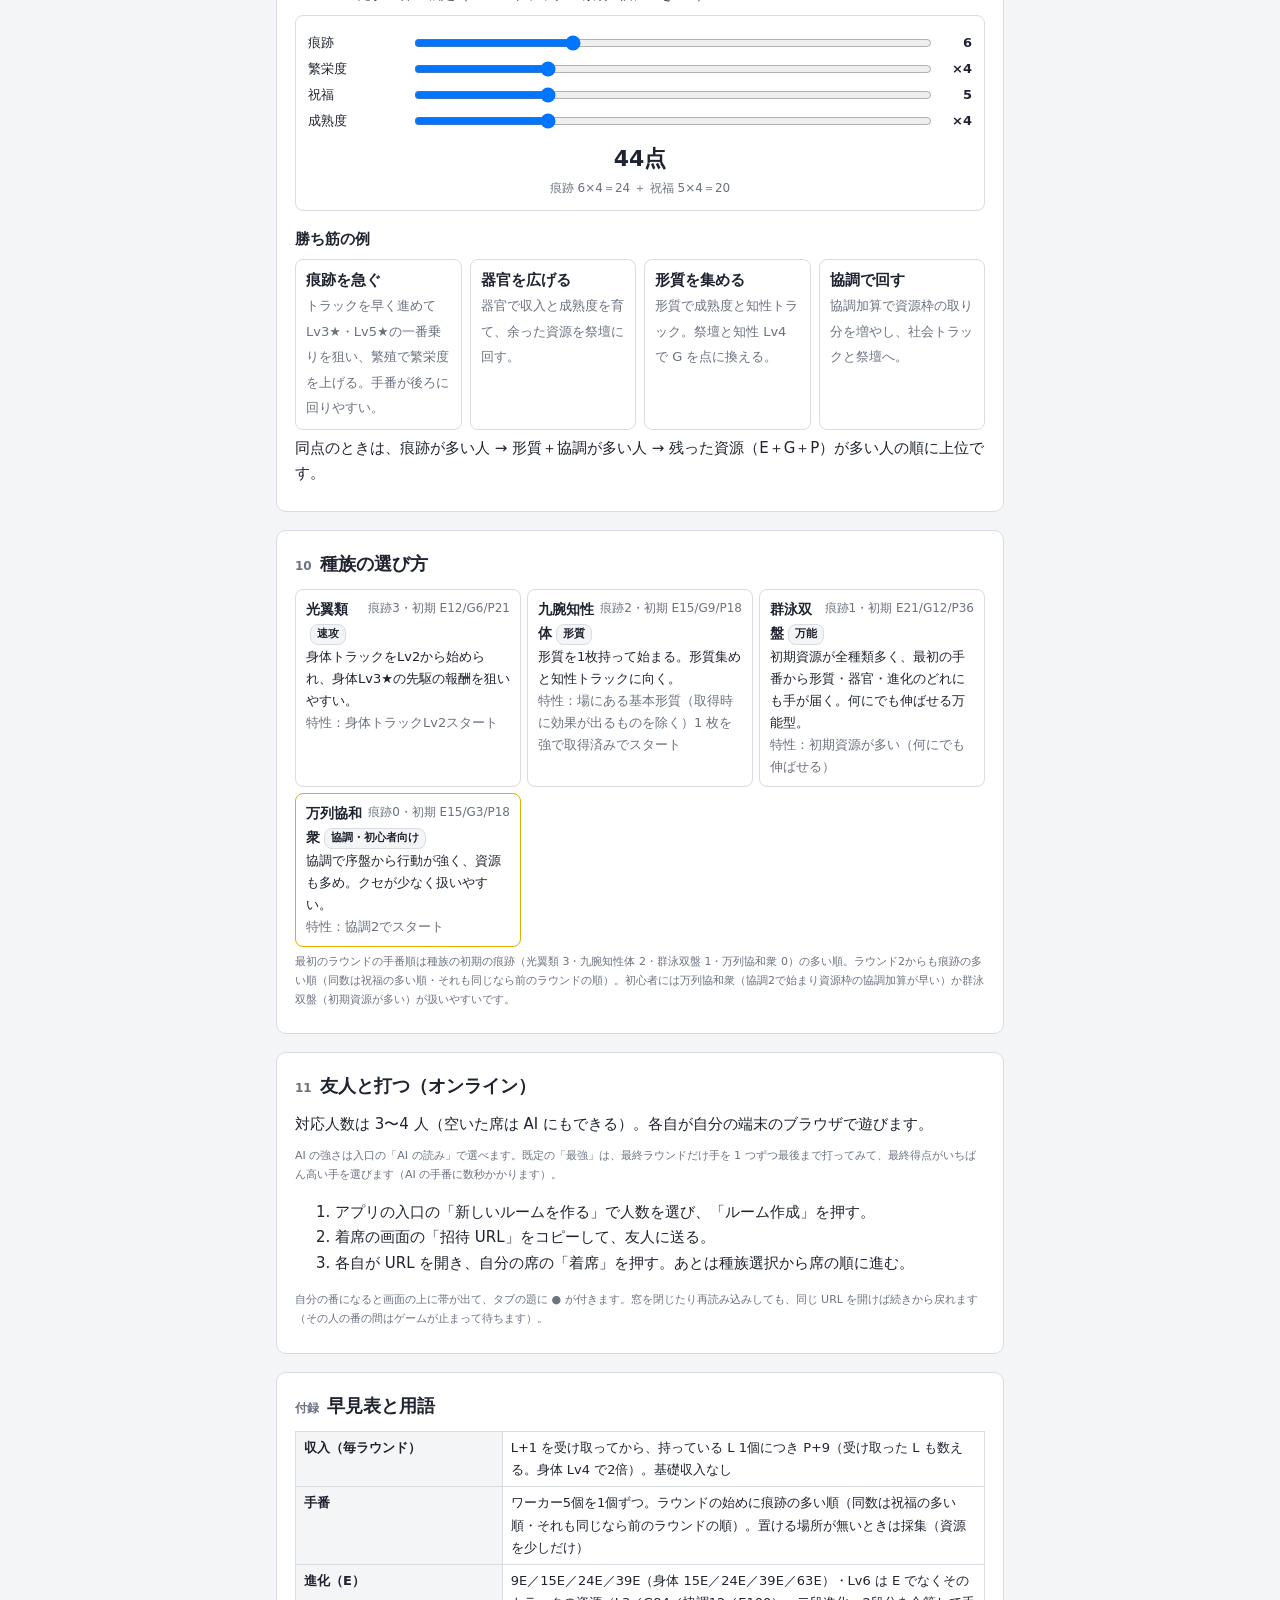
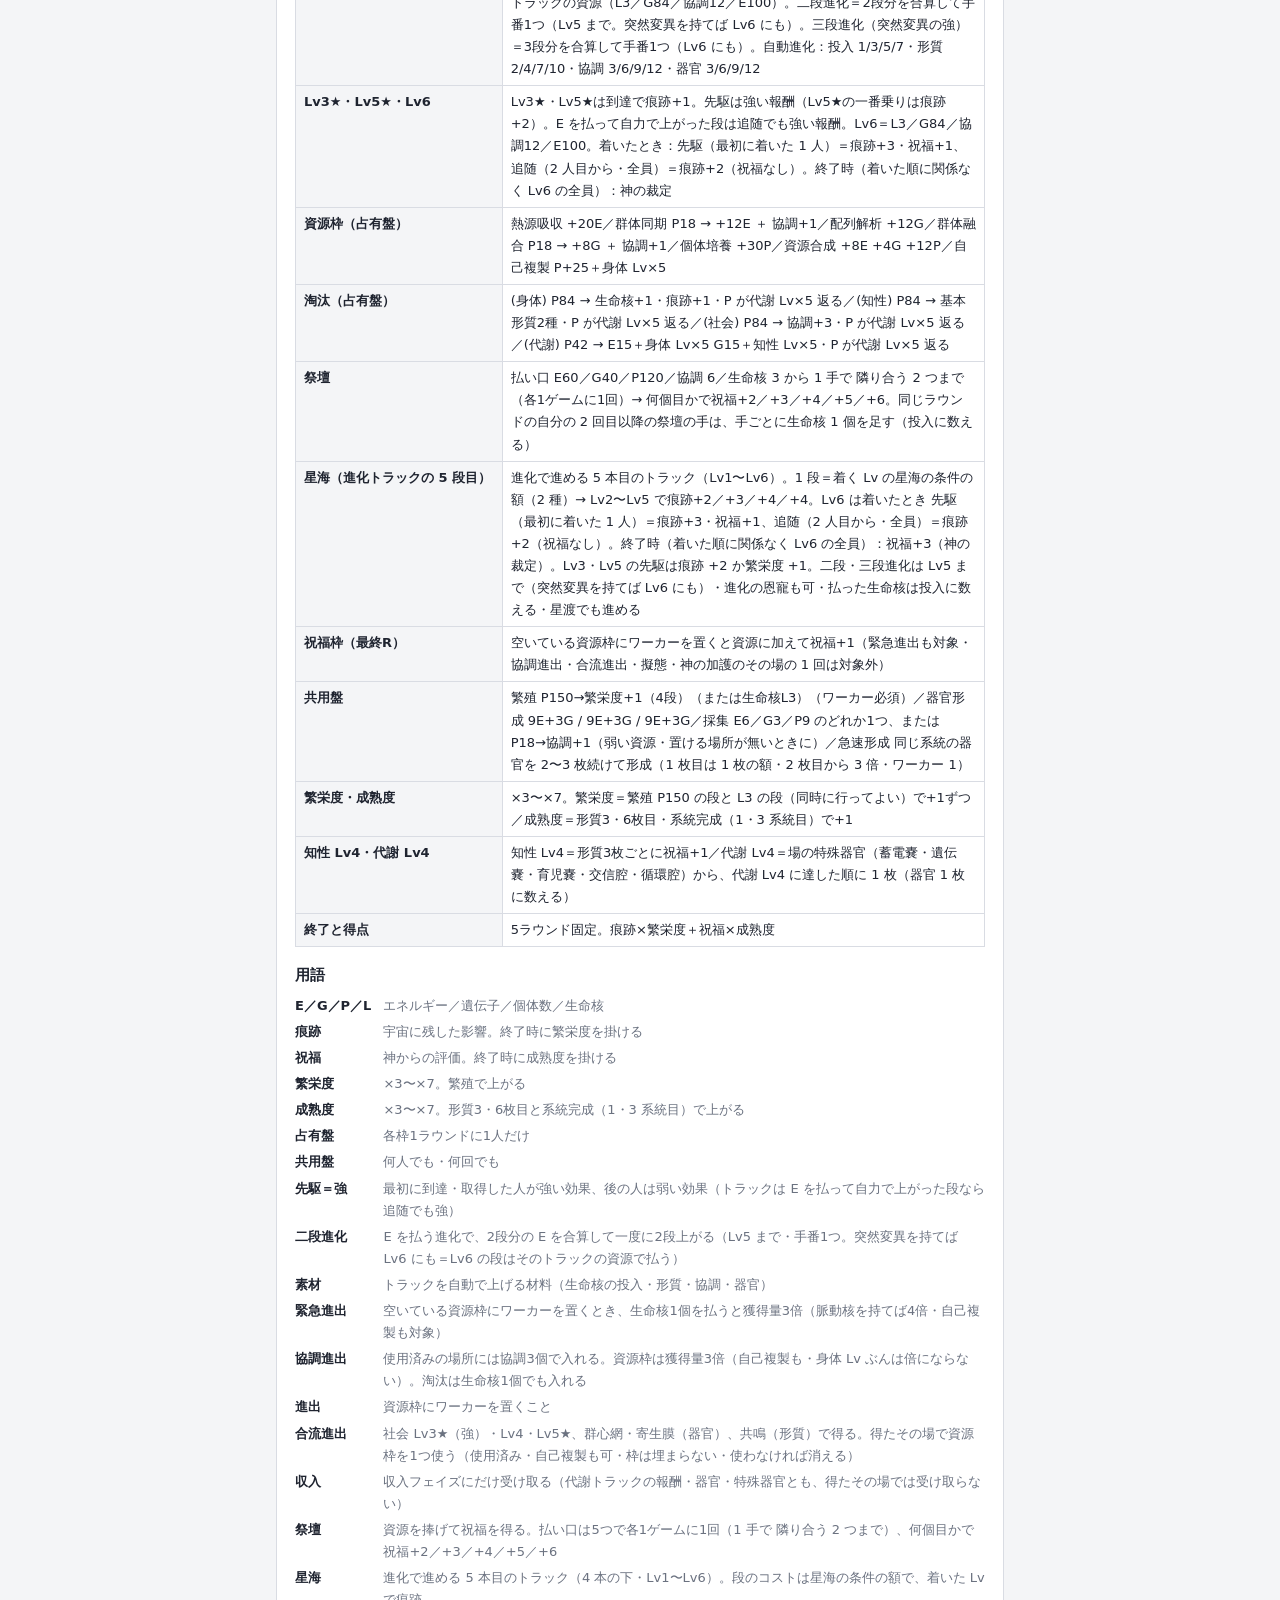
==== commit 6470194b: "deploy: game01 mock v5.09 (2026-11-29 03:14)" ====
--- a/guide/index.html
+++ b/guide/index.html
@@ -174,7 +174,7 @@
   <li><strong>終了判定</strong>：<span id="k-rounds2"></span>ラウンド目が終わったら得点計算。</li>
 </ol>
 <div class="tip" id="k-oracle" hidden></div>
-<div class="tip">占有盤の枠は「1ラウンドに1人だけ」。資源枠にワーカーを置くことを<strong>進出</strong>と呼ぶ。空いている資源枠にワーカーを置くとき、生命核1個を払うと<strong>緊急進出＝獲得量3倍</strong>（脈動核を持てば4倍。協調加算は通常どおり・<span id="k-pbl">自己複製は対象外</span>。アプリでは資源獲得の下の「緊急進出」ボタンから空き枠を選ぶ）。使用済みの場所には <strong>協調進出</strong>（協調3個を払う）で入れる。資源枠は<strong>獲得量<span id="k-cbm">2</span>倍</strong><span id="k-pbc"></span>、淘汰は生命核1個でも入れる（7章）。生命核を払うたびに、払った個数が身体トラックの素材になります（祭壇の生命核の口で払った分だけは、献身の強を持つときに限って数える）。</div>
+<div class="tip">占有盤の枠は「1ラウンドに1人だけ」。資源枠にワーカーを置くことを<strong>進出</strong>と呼ぶ。空いている資源枠にワーカーを置くとき、生命核1個を払うと<strong>緊急進出＝獲得量3倍</strong>（脈動核を持てば4倍・<span id="k-pbl">自己複製は対象外</span>。アプリでは資源獲得の下の「緊急進出」ボタンから空き枠を選ぶ）。使用済みの場所には <strong>協調進出</strong>（協調3個を払う）で入れる。資源枠は<strong>獲得量<span id="k-cbm">2</span>倍</strong><span id="k-pbc"></span>、淘汰は生命核1個でも入れる（7章）。<strong>倍になるのは枠の基本の獲得量だけ</strong>（協調加算・互恵・自己複製の身体 Lv×5 は倍にならない）。生命核を払うたびに、払った個数が身体トラックの素材になります（どこで払っても数える）。</div>
 <div class="ex"><div class="q">ラウンド3の開始時、痕跡が P1＝2個、P2＝0個、P3＝1個。新しい手番順は？</div>
   <div class="choices"><button data-ex="order" data-v="0">P1→P3→P2</button><button data-ex="order" data-v="1">P2→P3→P1</button><button data-ex="order" data-v="2">前のラウンドと同じ</button></div><div class="ans" id="ans-order"></div></div>
 </section>
@@ -185,16 +185,16 @@
   <div><b><svg class="ico c-e"><use href="#ico-e"/></svg> エネルギー（E）</b><span>進化・器官形成・祭壇。最も使う資源。</span></div>
   <div><b><svg class="ico c-g"><use href="#ico-g"/></svg> 遺伝子（G）</b><span>形質の獲得専用に近い。祭壇にも。E・G・P は互いに替えられない。</span></div>
   <div><b><svg class="ico c-p"><use href="#ico-pop"/></svg> 個体数（P）</b><span>淘汰・繁殖（繁栄度）・群体の枠の支払い。生命核が生む。</span></div>
-  <div><b><svg class="ico c-l"><use href="#ico-life"/></svg> 生命核（L）</b><span>毎ラウンド1個<span id="k-lmb"></span>。持てば P を生む。<strong>E・G の代わりには払えない</strong>。使い道は緊急進出（空いている資源枠にワーカーを置くとき 1 個払うと<strong>獲得量3倍</strong>）・繁殖・祭壇・身体 Lv6。払った個数が身体の素材（祭壇の生命核の口は、献身の強を持つときだけ数える）。</span></div>
+  <div><b><svg class="ico c-l"><use href="#ico-life"/></svg> 生命核（L）</b><span>毎ラウンド1個<span id="k-lmb"></span>。持てば P を生む。<strong>E・G の代わりには払えない</strong>。使い道は緊急進出（空いている資源枠にワーカーを置くとき 1 個払うと<strong>獲得量3倍</strong>）・繁殖・祭壇・身体 Lv6。払った個数が身体の素材（どこで払っても数える）。</span></div>
   <div><b>協調</b><span>群体同期・群体融合・淘汰(社会)・群居・群心系の器官で増える（上限 <span id="k-coopmax"></span>）。資源枠を使うたび<strong>協調数ぶん同じ資源が増える</strong>（協調加算＝協調 1 つにつき +1）。社会トラックの素材。祭壇・協調進出（3）で払う。</span></div>
-  <div><b>合流進出</b><span>社会 Lv3★（強）・Lv4・Lv5★、器官の群心核・寄生膜、形質の共鳴で得る。<strong>得たその場で</strong>資源枠を1つ使う（使用済みの枠・自己複製も可・枠は埋まらない・手番を使わない・協調加算あり）。使わなければ消える。</span></div>
+  <div><b>合流進出</b><span>社会 Lv3★（強）・Lv4・Lv5★、器官の群心網・寄生膜、形質の共鳴で得る。<strong>得たその場で</strong>資源枠を1つ使う（使用済みの枠・自己複製も可・枠は埋まらない・手番を使わない・協調加算あり）。使わなければ消える。</span></div>
 </div>
 <p class="prov">初期資源は種族で異なります（10章）。資源どうしの変換はありません（生命核でも E・G は補えません）。</p>
 </section>
 
 <section id="c4">
 <h2><span class="no">4</span>進化トラックと先駆＝強</h2>
-<p>4本のトラックはそれぞれ Lv1〜6。<strong>素材が矢印の数に達すると自動で上がります</strong>（E を払って先に上がってもよい。E コストは <span id="k-step"></span>、身体だけ1段高い <span id="k-bstep"></span><span id="k-lv6e">。Lv6 は E でなく、そのトラックの資源で払う</span>）。E で上がるときは、<strong>2段分の E をまとめて払って一度に2段</strong>上がれます（<strong>二段進化</strong>・Lv5 まで・手番は1つ）。<span id="k-dv"></span></p>
+<p>4本のトラックはそれぞれ Lv1〜6。<strong>素材が矢印の数（臨界）に達すると自動で上がります</strong>（E を払って先に上がってもよい。E コストは <span id="k-step"></span>、身体だけ1段高い <span id="k-bstep"></span><span id="k-lv6e">。Lv6 は E でなく、そのトラックの資源で払う</span>）。E で上がるときは、<strong>2段分の E をまとめて払って一度に2段</strong>上がれます（<strong>二段進化</strong>・Lv5 まで・手番は1つ）。<span id="k-dv"></span></p>
 <table class="qt" id="gates"></table>
 <p>Lv3★・Lv5★は、到達した全員が<strong>痕跡+1</strong>。報酬は<strong>最初に着いた人が強い方、後の人は弱い方</strong>。ただし<strong>E を払って自力で上がった段（E での進化<span id="k-leapE">・知的跳躍・身体覚醒</span>）は追随でも強い方</strong>です（素材で自動的に上がった追随だけが弱い方）。Lv5★の一番乗りは痕跡をもう1個もらえます（これだけは先駆のみ）。<strong>Lv6</strong>はそのトラックの資源で払い（<span id="k-lv6"></span>）。<br>着いたとき：先駆（最初に着いた 1 人）＝痕跡+3・祝福+1<br>着いたとき：追随（2 人目から・全員）＝痕跡+2（祝福なし）<br>終了時（着いた順に関係なく Lv6 の全員）：神の裁定＝そのトラックの素材 3 個につき祝福+1（社会は祝福+3 固定）。</p>
 <div class="tabs" id="tr-tabs"></div><div class="tabbody" id="tr-body"></div>
@@ -223,16 +223,17 @@
 <ul class="pts">
   <li><strong>強い版は1枚だけ（早い者勝ち）、弱い版は何枚でも</strong>。強が残っていても安い弱を選んでよい。共用（排他なし）。弱い版にもそれぞれ固有の効果があります（下の一覧の「弱」）。</li>
   <li id="k-tdraw" hidden></li>
-  <li id="k-flipli" hidden><strong>強に裏返す</strong>：知性 Lv3★ 弱は 1 枚・Lv5★ 弱は 2 枚まで・Lv5★ 強は<span id="k-flip5s">好きなだけ</span>、弱で持っている形質を強に裏返せる（他の人が強を持っていてもよい。裏返さない 1 枚につき G+<span id="k-flipg"></span>〔Lv5★ 強は G なし〕。群居・長命・星渡は対象外。得たときの資源・痕跡は受け取り直さない）。</li>
-  <li><span id="k-tc2"></span>枚目で成熟度+1。知性 Lv4 からは形質3枚ごとに祝福+1。神経の器官は<strong>神経点・神経網が形質1枚ぶん、神経核が2枚ぶん</strong>（臨界・成熟度・知性 Lv4・神の裁定のすべて）。<span id="k-flatGs"></span></li>
+  <li id="k-flipli" hidden><strong>強に裏返す</strong>：知性 Lv3★ 弱は 1 枚・Lv5★ 弱は 2 枚まで・Lv5★ 強は<span id="k-flip5s">好きなだけ</span>、弱で持っている形質を強に裏返せる（他の人が強を持っていてもよい。裏返さない 1 枚につき G+<span id="k-flipg"></span><span id="k-flip5sg">〔Lv5★ 強は G なし〕</span>。群居・長命・星渡は対象外。得たときの資源・痕跡は受け取り直さない）。</li>
+  <li><span id="k-tc2"></span>枚目で成熟度+1。知性 Lv4 からは形質3枚ごとに祝福+1。<strong>神経網は形質1枚ぶん、神経核は2枚ぶん</strong>（神経点は数えない）、知的跳躍は書いてある枚数ぶん。形質の枚数を数える所すべて（臨界・成熟度・知性 Lv4・神の裁定・同点の判定）で同じ枚数。<span id="k-flatGs"></span></li>
+  <li id="k-basic" hidden></li>
 </ul>
 <div class="clist" id="tr-list"></div>
 <h3>器官（代謝の素材・E＋少しの G で形成）</h3>
 <ul class="pts">
   <li>場には<strong>4系統×3形態</strong>（初心者セットアップは <span id="k-beglin"></span> の固定。熟練者は<span id="k-nlin">8</span>系統から4系統を抽選）。系統内は形態の順に形成する。</li>
-  <li>コスト（定価）<span id="k-ocost"></span>。<strong>1 枚ずつ形成するときは、同じ系統の 1 つ前の形態の定価を引いた差額を払う</strong>（例：定価 12+3／18+6／27+9 なら第 2 形態は 6+3・第 3 形態は 9+3）。<strong>効果は先駆も追随も同じ<span id="k-latex">。追随は追随の代償 +<span id="k-late"></span>E</span></strong>（器官＝早い者が安い、形質＝早い者が強い）。<strong>特殊器官</strong>（5 種）は、代謝 Lv4 に達した順に、残っているものから 1 枚を取る（値段なし・器官 1 枚に数える）。</li>
-  <li>共用盤の<strong>急速形成</strong>（ワーカー 1）で、同じ系統の器官を 2〜3 枚、形態の順に続けて形成できる（<span id="k-bstpay">各形態の<strong>定価</strong>〔差額にならない〕</span><span id="k-late2">と追随の代償</span>を払い、形成時の効果はそれぞれ発動）。系統完成を 1 手で。</li>
-  <li>同じ系統3枚＝<strong>系統完成</strong>で成熟度+1（1・3 系統目）。器官の多くは<strong>形成した瞬間に効果がある</strong>（連結は持っている器官の枚数ぶん、転写は G と弱の形質 1 枚、群心は協調と合流進出、脈動は生命核、孵化腺は P、神経核・発光腺は祝福、発光核は痕跡と祝福）。収入で効くもの＝呼吸・孵化（1 枚ごとに P）・神経網・発光点（次の収入フェイズから）。<strong>神経</strong>の器官は形質として数える（神経点・神経網は 1 枚、神経核は 2 枚）（知性の臨界・成熟度・知性 Lv4 の祝福・神の裁定）。<span id="k-fk3">孵化核は形成したとき繁殖を 1 回、手番なしで行える。</span>呼吸核だけは代謝の臨界で器官 1 枚ぶん多く数える。</li>
+  <li>コスト<span id="k-ocost"></span>（前の形態を持っていること）。<strong>効果は先駆も追随も同じ<span id="k-latex">。追随は追随の代償 +<span id="k-late"></span>E</span></strong>（器官＝早い者が安い、形質＝早い者が強い）。<strong>特殊器官</strong>（5 種）は、代謝 Lv4 に達した順に、残っているものから 1 枚を取る（値段なし・器官 1 枚に数える）。</li>
+  <li>共用盤の<strong>急速形成</strong>（ワーカー 1）で、同じ系統の器官を 2〜3 枚、形態の順に続けて形成できる（<span id="k-bstpay">1 枚目は E9+G3・<strong>2 枚目と 3 枚目は 1 枚 E27+G9（3 倍）</strong>＝2 枚 E36+G12・3 枚 E63+G21。形成済みの続きから始めても同じ。値引き（分化など）は 3 倍にした後の額に掛かる</span><span id="k-late2">・追随の代償</span>。形成時の効果はそれぞれ発動）。系統完成を 1 手で。</li>
+  <li>同じ系統3枚＝<strong>系統完成</strong>で成熟度+1（1・3 系統目）。器官の多くは<strong>形成した瞬間に効果がある</strong>（連結は資源、転写腺・転写核は基本形質 1 枚、群心は協調と合流進出、孵化腺は P、神経網・発光腺は祝福、発光核は痕跡と祝福）。収入で効くもの＝呼吸・脈動・孵化・神経点・発光点・貯蔵（次の収入フェイズから）。<strong>神経</strong>の器官は神経網が形質 1 枚、神経核が 2 枚として数える（神経点は数えない）。<span id="k-fk3">孵化核は形成したとき繁殖を 1 回、手番なしで行える。</span><strong>呼吸核</strong>は器官 2 枚として数える（器官の枚数を数える所すべて）。</li>
 </ul>
 <div class="tabs" id="og-tabs"></div><div class="tabbody" id="og-body"></div>
 </section>
@@ -254,7 +255,7 @@
 <p id="k-trialp" hidden></p>
 <table class="qt" id="trial" hidden></table>
 <p><strong>ラウンド<span id="k-tribR"></span>の開始＝神の到来</strong>。占有盤に<strong>恩寵枠が3つ</strong>開きます（<span id="k-tribpool"></span>種からゲームごとに3種を抽選・1ラウンド1人）。</p>
-<p><strong>最終ラウンド（ラウンド<span id="k-lastR"></span>）＝祝福枠</strong>。空いている資源獲得の枠にワーカーを置くと、資源に加えて<strong>祝福+1</strong>（自己複製も対象。緊急進出でも付く。<span id="k-tbvg">協調進出・合流進出・神の加護の即時枠で使った枠には付きません</span>）。</p>
+<p><strong>最終ラウンド（ラウンド<span id="k-lastR"></span>）＝祝福枠</strong>。空いている資源枠にワーカーを置くと、資源に加えて<strong>祝福+1</strong>（自己複製も対象。緊急進出でも付く。<span id="k-tbvg">協調進出・合流進出・擬態・神の加護のその場の 1 回には付きません</span>）。</p>
 <div class="clist" id="trib-list"></div>
 </section>
 
@@ -306,17 +307,23 @@
 <section id="nt">
 <h2><span class="no">付記</span>細かい決まり</h2>
 <ul>
-  <li><strong>呼吸核</strong>の「器官 1 枚ぶんとして数える」は、代謝の進化の条件（器官の枚数）だけに効く。特殊器官の「器官 1 枚につき」の枚数には入らない。</li>
+  <li><strong>「○枚として数える」札</strong>（呼吸核＝器官 2 枚・神経網＝形質 1 枚・神経核＝形質 2 枚・知的跳躍）は、どこで数えても同じ枚数（臨界・標本・神の裁定・特殊器官の「器官 1 枚につき」・同点の判定も）。</li>
+  <li><strong>倍率</strong>：倍になるのは枠の基本の獲得量だけ（協調加算・互恵・自己複製の身体 Lv×5 は倍にならない）。</li>
+  <li><strong>「〜するたび」と「〜につき」</strong>：「〜するたび」は取った後に起きた分だけ、「〜につき」は今の数（結実は取る前に上げた段も数える）。</li>
+  <li><strong>収入の条件</strong>（孤高・多様など）は、収入を受け取る前の状態で判定する。</li>
+  <li><strong>神の加護</strong>の残りの手番の 3 倍は、合流進出にも自己複製（P25 の分だけ）にも掛かる。神の加護を取ったラウンドは擬態を使えない。擬態には最終ラウンドの祝福が付かない。</li>
+  <li><strong>星海を 1 段進める効果</strong>（星渡・遊泳核・星の恩寵）は、着く Lv の条件の 1 種だけを定価で払う（Lv6 に入れるのは星の恩寵だけ）。</li>
+  <li><strong>淘汰の値引き</strong>（耐性・増殖暴走）のあとの下限は、4 種とも P24。</li>
   <li><strong>群心核</strong>の協調加算+3 は、協調を 1 つ以上持っているときだけ付く。</li>
-  <li><strong>転写核</strong>の「G15 以下」は強の値段で判定する（弱で受け取るときも同じ）。</li>
+  <li><strong>基本形質</strong>かどうかは強の値段で判定する（弱で受け取るときも同じ）。</li>
 </ul>
 </section>
 </main>
-<footer>ルールの正本は design.md。数値はアプリと同じ data.js／engine.js（数値セット T54＝5ラウンド）から読み込んでいます。2026-11-17 改訂（記号：先駆の上乗せを「(先 …)」で同じ行に・手番なしはコマに赤い斜線・形質獲得は共用盤へ／T33＝T32＋身体 Lv2 の祭壇の解放を削る〔祭壇の生命核の口は最初から〕・自己複製 P+25＋身体 Lv×5〔倍率は 25 だけ〕・自己複製にも協調進出・協調加算の記号を［資源 +1／協調］に・協調の絵を白の塗りに／星海は進化トラックの 5 段目＝4 本の下に置く／T32＝T31−探索・復元＋恩寵枠の候補 6 種〔器官の恩寵・神の加護・進化の恩寵・祭壇の恩寵・命の恩寵・繁殖の恩寵〕から 3 つ・自己複製 P40〔払いなし・緊急進出の対象〕・特殊器官 蓄電嚢 E4／遺伝嚢 G3／育児嚢〔旧 貯蔵腔〕 P8・発光腺 祝福+2・発光核 痕跡+1＋祝福+2・付記〔細かい決まり〕／T31＝T30＋使用済みの淘汰に協調 3 か生命核 1 個で 2 人目として入れる・知性 Lv5★ 強の裏返しは 3 枚まで・祭壇は 1 手で 2 個まで〔同じラウンドの 2 回目以降の祭壇の手は生命核 1 個を足す〕／T30＝T29＋知性 Lv3★ 弱・Lv5★ 弱／強を「弱の形質を強に裏返す」能力に（Lv3★ 弱 1 枚・Lv5★ 弱 2 枚まで・裏返さない 1 枚につき G+9／Lv5★ 強 好きなだけ）・淘汰(代謝) E15＋身体 Lv×5／G15＋知性 Lv×5・淘汰 4 種のあと P が代謝 Lv×5 返る／T29＝T28＋祭壇 祝福 +2／+3／+4／+5／+6・星海の先駆 Lv3 痕跡 5／Lv5 6・代謝の素材 3／6／9／12（Lv3★ 強 E・G 収入 +4・Lv5★ +10／+5）・知性の素材 2／4／7／10・知的跳躍＝形質 4／3 枚として数える・身体覚醒＝生命核の投入 +3／+2・身体 Lv4 のまとめ払いの条件なし／T28＝T27＋群心網 形成時 協調+1・群体同期／融合で協調+1・星海で払った生命核を投入に数える／T27＝T26＋器官の系統「遊泳」・星渡〔着く Lv の条件の 2 種のうち 1 種を 1.5 倍払って +1 段〕・先駆を Lv3／Lv5 に／T26＝T25＋星海を Lv1〜Lv6〔Lv5／Lv6 の値上げ・Lv6 は 4 本の Lv6 と同じ先着／後着・神の裁定 祝福 +2〕・代謝 Lv6 E100・星渡／T25＝T24−試練＋星海〔進化で進める 5 本目のトラック・1 段＝着く段の星海の条件の額（2 種）・痕跡 +2／+3／+4／+4／+5・3／5 段目の先駆は痕跡 +1 か繁栄度 +1〕−器官の追随の代償／T24＝T23＋試練〔R1〜R5 に 1 種ずつ・いまのラウンドだけ・1 人 1 回・痕跡 +2／+2／+2／+3／+3〕／T23＝T22＋祭壇を払い口 5 つに〔E60／G40／P120／協調 6／生命核 3・各 1 ゲーム 1 回・何個目かで祝福 +2／+2／+3／+3／+4〕・旧の献上 3 種の廃止／T22＝T21＋生命核は E・G の代わりに払えない・身体 Lv3★ 強 L+1 P+30／弱 L+1・Lv5★ 強 L+1 P+60／弱 L+1 P+20・脈動点 収入 P+15・脈動腺 収入 P+25・脈動核 緊急進出 4 倍・身体 Lv6 L3・最果ての痕跡の廃止／T21＝T20＋献上（遺伝子）は生命核で払えない・Lv6 のコスト 知性 G84・代謝 E150／T20＝T19−収入を得たときの 1 回（代謝トラックの報酬・器官とも次の収入フェイズから）・★の段は素材で自動的に上がった追随なら弱い方（自力で払った段は追随でも強い方）・神経は神経点・神経網が形質 1 枚、神経核が 2 枚・身体 Lv6 のコスト L4／T19＝T18＋自由行動は合流進出（得たその場で使う・使用済みと自己複製も可）・代謝トラックと器官の収入は得たときにも 1 回・代謝 Lv5★ 全種+8／+4・呼吸核 全種+4・神経網／発光点 G+6・神経は形質 2 枚ぶん・資源枠 E20／G12／E12／G8／E8 G4 P12・Lv6 のコスト L5／G66／協調12／E120・Lv6 は先駆 痕跡+3＋祝福+1／追随 痕跡+2・知性の神の裁定は Lv4 のぶんを引かない／T18＝T17＋緊急進出は空き枠で生命核 1 個・獲得量 3 倍（使用済みの枠は協調進出だけ）・生命核→資源の廃止・連結は連結核＝完成した系統 1 つにつき+12・交信腔＝収入 協調+1・淘汰(代謝) E+20 G+20・社会 Lv6 の神の裁定＝祝福+3 固定／T17＝T16＋光翼の初期 P21・九腕の初期 E15／T16＝T15＋器官の定価 2 段目+E3・3 段目+E6 G3・特殊器官 2 枚の強化／T15＝T14＋器官の造り直し：1 枚ずつは差額払い・系統完成の成熟度は 1・3 系統目・代謝の臨界 2/4/6/8・代謝 Lv4 は特殊器官・器官の恩寵は第 1 形態の定価で第 3 形態まで・新系統 孵化／神経／発光・促進と形質 3 種〔共生・代替燃料・適応放散〕の廃止）。</footer>
-
-<script src="../app/js/icons.js?v=5.08"></script>
-<script src="../app/js/data.js?v=5.08"></script>
-<script src="../app/js/engine.js?v=5.08"></script>
+<footer>ルールの正本は design.md。数値はアプリと同じ data.js／engine.js（数値セット T55＝5ラウンド）から読み込んでいます。2026-11-17 改訂（記号：先駆の上乗せを「(先 …)」で同じ行に・手番なしはコマに赤い斜線・形質獲得は共用盤へ／T33＝T32＋身体 Lv2 の祭壇の解放を削る〔祭壇の生命核の口は最初から〕・自己複製 P+25＋身体 Lv×5〔倍率は 25 だけ〕・自己複製にも協調進出・協調加算の記号を［資源 +1／協調］に・協調の絵を白の塗りに／星海は進化トラックの 5 段目＝4 本の下に置く／T32＝T31−探索・復元＋恩寵枠の候補 6 種〔器官の恩寵・神の加護・進化の恩寵・祭壇の恩寵・命の恩寵・繁殖の恩寵〕から 3 つ・自己複製 P40〔払いなし・緊急進出の対象〕・特殊器官 蓄電嚢 E4／遺伝嚢 G3／育児嚢〔旧 貯蔵腔〕 P8・発光腺 祝福+2・発光核 痕跡+1＋祝福+2・付記〔細かい決まり〕／T31＝T30＋使用済みの淘汰に協調 3 か生命核 1 個で 2 人目として入れる・知性 Lv5★ 強の裏返しは 3 枚まで・祭壇は 1 手で 2 個まで〔同じラウンドの 2 回目以降の祭壇の手は生命核 1 個を足す〕／T30＝T29＋知性 Lv3★ 弱・Lv5★ 弱／強を「弱の形質を強に裏返す」能力に（Lv3★ 弱 1 枚・Lv5★ 弱 2 枚まで・裏返さない 1 枚につき G+9／Lv5★ 強 好きなだけ）・淘汰(代謝) E15＋身体 Lv×5／G15＋知性 Lv×5・淘汰 4 種のあと P が代謝 Lv×5 返る／T29＝T28＋祭壇 祝福 +2／+3／+4／+5／+6・星海の先駆 Lv3 痕跡 5／Lv5 6・代謝の素材 3／6／9／12（Lv3★ 強 E・G 収入 +4・Lv5★ +10／+5）・知性の素材 2／4／7／10・知的跳躍＝形質 4／3 枚として数える・身体覚醒＝生命核の投入 +3／+2・身体 Lv4 のまとめ払いの条件なし／T28＝T27＋群心網 形成時 協調+1・群体同期／融合で協調+1・星海で払った生命核を投入に数える／T27＝T26＋器官の系統「遊泳」・星渡〔着く Lv の条件の 2 種のうち 1 種を 1.5 倍払って +1 段〕・先駆を Lv3／Lv5 に／T26＝T25＋星海を Lv1〜Lv6〔Lv5／Lv6 の値上げ・Lv6 は 4 本の Lv6 と同じ先着／後着・神の裁定 祝福 +2〕・代謝 Lv6 E100・星渡／T25＝T24−試練＋星海〔進化で進める 5 本目のトラック・1 段＝着く段の星海の条件の額（2 種）・痕跡 +2／+3／+4／+4／+5・3／5 段目の先駆は痕跡 +1 か繁栄度 +1〕−器官の追随の代償／T24＝T23＋試練〔R1〜R5 に 1 種ずつ・いまのラウンドだけ・1 人 1 回・痕跡 +2／+2／+2／+3／+3〕／T23＝T22＋祭壇を払い口 5 つに〔E60／G40／P120／協調 6／生命核 3・各 1 ゲーム 1 回・何個目かで祝福 +2／+2／+3／+3／+4〕・旧の献上 3 種の廃止／T22＝T21＋生命核は E・G の代わりに払えない・身体 Lv3★ 強 L+1 P+30／弱 L+1・Lv5★ 強 L+1 P+60／弱 L+1 P+20・脈動点 収入 P+15・脈動腺 収入 P+25・脈動核 緊急進出 4 倍・身体 Lv6 L3・最果ての痕跡の廃止／T21＝T20＋献上（遺伝子）は生命核で払えない・Lv6 のコスト 知性 G84・代謝 E150／T20＝T19−収入を得たときの 1 回（代謝トラックの報酬・器官とも次の収入フェイズから）・★の段は素材で自動的に上がった追随なら弱い方（自力で払った段は追随でも強い方）・神経は神経点・神経網が形質 1 枚、神経核が 2 枚・身体 Lv6 のコスト L4／T19＝T18＋自由行動は合流進出（得たその場で使う・使用済みと自己複製も可）・代謝トラックと器官の収入は得たときにも 1 回・代謝 Lv5★ 全種+8／+4・呼吸核 全種+4・神経網／発光点 G+6・神経は形質 2 枚ぶん・資源枠 E20／G12／E12／G8／E8 G4 P12・Lv6 のコスト L5／G66／協調12／E120・Lv6 は先駆 痕跡+3＋祝福+1／追随 痕跡+2・知性の神の裁定は Lv4 のぶんを引かない／T18＝T17＋緊急進出は空き枠で生命核 1 個・獲得量 3 倍（使用済みの枠は協調進出だけ）・生命核→資源の廃止・連結は連結核＝完成した系統 1 つにつき+12・交信腔＝収入 協調+1・淘汰(代謝) E+20 G+20・社会 Lv6 の神の裁定＝祝福+3 固定／T17＝T16＋光翼の初期 P21・九腕の初期 E15／T16＝T15＋器官の定価 2 段目+E3・3 段目+E6 G3・特殊器官 2 枚の強化／T15＝T14＋器官の造り直し：1 枚ずつは差額払い・系統完成の成熟度は 1・3 系統目・代謝の臨界 2/4/6/8・代謝 Lv4 は特殊器官・器官の恩寵は第 1 形態の定価で第 3 形態まで・新系統 孵化／神経／発光・促進と形質 3 種〔共生・代替燃料・適応放散〕の廃止）。</footer>
+
+<script src="../app/js/icons.js?v=5.09"></script>
+<script src="../app/js/data.js?v=5.09"></script>
+<script src="../app/js/engine.js?v=5.09"></script>
 <script>
 (function () {
   'use strict';
@@ -348,7 +355,7 @@
   // ---- 1 画面 ----
   const HS = [
     ['進化トラック', '4本×Lv1〜6と、5 段目に星海。矢印の下の数字が「自動で上がる素材の数」と E コスト。点線の枠をクリックで E を払って進む。★の段で痕跡。', [0.9, 7.2, 56, 32.3]],
-    ['占有盤', '各枠1ラウンドに1人。資源獲得・淘汰。上の段は神託（ラウンドごとのお告げ）と、神の到来で開く恩寵枠。', [0.9, 40, 56, 29]],
+    ['占有盤', '各枠1ラウンドに1人。資源枠・淘汰。上の段は神託（ラウンドごとのお告げ）と、神の到来で開く恩寵枠。', [0.9, 40, 56, 29]],
     ['共用盤', '何人でも何回でも。繁殖・形質獲得・器官形成・急速形成・採集（祭壇は個人ボード）。', [0.9, 69.5, 56, 12.6]],
     ['器官の場／形質プール', 'タブで切替。器官は4系統×3形態、形質は強1枚＋弱。カードをクリックで形成／獲得。', [0.9, 84.2, 56, 15.8]],
     ['手番の人の個人ボード', '資源と次の収入、ワーカー、繁栄度・成熟度のゲージ、協調、痕跡・祝福、祭壇、現在の点、持っている器官・形質。', [57.7, 4.8, 41.4, 19.3]],
@@ -373,7 +380,7 @@
   const stepArr = R.step.slice(1), bstep = (R.bodyStep || R.step).slice(1);
   const L6P = !!R.lv6Pay && (R.maxLv || 5) >= 6, stepE = L6P ? stepArr.slice(0, 4) : stepArr, bstepE = L6P ? bstep.slice(0, 4) : bstep; if (!L6P) $('k-lv6e').hidden = true; // O-127：Lv6 はトラックの資源で払う（E は Lv5 まで）
   num('k-step', stepE.map(c => c + 'E').join('／')); num('k-bstep', bstepE.map(c => c + 'E').join('／'));
-  if (R.dvMode === 'perm') $('k-dv').innerHTML = '形質の<strong>突然変異</strong>を持てば、弱は二段進化で Lv6 に入れ、強はさらに 3 段分をまとめて払う<strong>三段進化</strong>（回数の制限なし・Lv6 にも）が使えます（Lv6 の段はそのトラックの資源で払う）。'; // O-127
+  if (R.dvMode === 'perm') $('k-dv').innerHTML = '形質の<strong>突然変異</strong>を持てば、弱は二段進化で Lv6 に入れ、強はさらに 3 段分をまとめて払う<strong>三段進化</strong>（Lv6 にも）が使えます（Lv6 の段はそのトラックの資源で払う）。'; // O-127
   if (R.jiCount) num('k-ji', `強 ${R.jiCount[0]}／弱 ${R.jiCount[1]}`); if (R.jbInv) num('k-jb', `強 +${R.jbInv[0]}／弱 +${R.jbInv[1]}`); // O-127
   num('k-lv6', G.TRACKS.map(t => G.TRACK_INFO[t].name.split('・')[0] + ' ' + G.lv6CostText(st, t)).join('／'));
   $('gates').innerHTML = '<tr><th>トラック</th><td>素材</td><td>Lv2／3／4／5／6 に上がる数</td></tr>' + G.TRACKS.map(t => `<tr><th>${G.TRACK_INFO[t].name}</th><td>${G.gateLabel(st, t)}</td><td>${R.gates[t].slice(2).join('／')}／（Lv6 は ${G.lv6CostText(st, t)}）</td></tr>`).join('');
@@ -387,11 +394,15 @@
   num('k-breed', R.breed[0]); num('k-breedL', R.breedL || '—'); num('k-tc', (R.traitCoef || [4, 8]).join('・')); num('k-tc2', (R.traitCoef || [4, 8]).join('・'));
 
   // ---- 6 形質・器官 ----
-  const pool = R.traitDraw ? G.traitSortView(st, R.traitPool) : G.traitPoolView(st); num('k-ntraits', pool.length); if (R.traitDraw) { $('k-tdraw').hidden = false; $('k-tdraw').innerHTML = `<strong>形質の場は、全 ${R.traitPool.length} 種からゲームごとに ${R.traitDraw} 種を抽選</strong>（器官の系統の抽選と同じ。初心者セットアップは固定の ${(R.traitPoolBeginner || []).length} 種）。場に無い形質は取れない（淘汰(知性)・知性の報酬・転写の対象にもならない）。下の一覧は全 ${R.traitPool.length} 種`; } // T49（O-91） num('k-flatG', G.sc(st, R.tribute.flatG));
-  $('tr-list').innerHTML = pool.map(t => { const c = R.traitCosts[t]; const tr = G.TRAITS[t]; return `<div class="cd"><span class="c">G${c[0]}／弱 G${c[1]}</span><b>${t} ${tr.name}</b><span class="s">強：${txt(G.traitText(st, t, true))}</span><span class="w">弱：${txt(G.traitText(st, t, false))}</span></div>`; }).join(''); // 弱は T10 の新文言（weak2）を G.traitText で
+  const pool = R.traitDraw ? G.traitSortView(st, R.traitPool) : G.traitPoolView(st); num('k-ntraits', pool.length); if (R.traitDraw) { $('k-tdraw').hidden = false; $('k-tdraw').innerHTML = `<strong>形質の場は、全 ${R.traitPool.length} 種からゲームごとに ${R.traitDraw} 種を抽選</strong>（${R.traitDrawBasic && R.basicMax ? (() => { const nb = R.traitPool.filter(t => R.traitCosts[t][0] <= R.basicMax).length, hi = Math.ceil(R.traitDraw / 2); return `安い山＝基本形質 ${nb} 種から ${R.traitDraw - hi}・高い山＝残り ${R.traitPool.length - nb} 種から ${hi}。`; })() : '器官の系統の抽選と同じ。'}初心者セットアップは固定の ${(R.traitPoolBeginner || []).length} 種）。場に無い形質は取れない（淘汰(知性)・知性の報酬・転写の対象にもならない）。下の一覧は全 ${R.traitPool.length} 種`; } // T49（O-91） num('k-flatG', G.sc(st, R.tribute.flatG));
+  $('tr-list').innerHTML = pool.map(t => { const c = R.traitCosts[t]; const tr = G.TRAITS[t]; return `<div class="cd"><span class="c">G${c[0]}／弱 G${c[1]}${R.basicMax && c[0] <= R.basicMax ? ' <svg class="ico"><use href="#ico-basic"/></svg>' : ''}</span><b>${t} ${tr.name}</b><span class="s">強：${txt(G.traitText(st, t, true))}</span><span class="w">弱：${txt(G.traitText(st, t, false))}</span></div>`; }).join(''); // 弱は T10 の新文言（weak2）を G.traitText で
   const BEG = R.organSetBeginner || []; num('k-beglin', BEG.map(l => G.LINEAGES[l]).join('・')); if (R.organSet) num('k-nlin', R.organSet.length); // T49（O-91）：12 系統
-  num('k-ocost', R.organCost.map(([e, g]) => `${e}E+${g}G`).join('／') + (R.organCostBy ? '（' + Object.entries(R.organCostBy).map(([l, arr]) => G.LINEAGES[l] + 'だけ ' + arr.map(([e, g]) => `${e}E+${g}G`).join('／')).join('・') + '）' : ''));
-  num('k-late', G.sc(st, R.organLateFee || 1)); if (R.organLateFee === 0) { $('k-latex').hidden = true; $('k-late2').hidden = true; } if (R.burstFirstDiff) $('k-bstpay').innerHTML = '1 枚目は通常どおり〔形成済みの続きなら差額〕・2 枚目からは<strong>定価</strong>'; // O-62（T34） // T25（O-23）：追随の代償なし
+  const OC1 = !R.organCumulative && R.organCost.every(([e, g]) => e === R.organCost[0][0] && g === R.organCost[0][1]) && !Object.keys(R.organCostBy || {}).length; // O-147（T55）：どの形態も同じ額
+  num('k-ocost', OC1 ? `はどの系統・どの形態も 1 枚 E${R.organCost[0][0]}+G${R.organCost[0][1]}` : '（定価）' + R.organCost.map(([e, g]) => `${e}E+${g}G`).join('／') + (R.organCostBy && Object.keys(R.organCostBy).length ? '（' + Object.entries(R.organCostBy).map(([l, arr]) => G.LINEAGES[l] + 'だけ ' + arr.map(([e, g]) => `${e}E+${g}G`).join('／')).join('・') + '）' : '') + '。1 枚ずつ形成するときは、同じ系統の 1 つ前の形態の定価を引いた差額を払う');
+  if (R.basicMax) { const BP = R.traitPool || Object.keys(R.traitCosts), BL = BP.filter(t => R.traitCosts[t][0] <= R.basicMax); $('k-basic').hidden = false; $('k-basic').innerHTML = `<strong>基本形質</strong>（値段の後ろの印 <svg class="ico"><use href="#ico-basic"/></svg>）＝強の値段が G${R.basicMax} 以下の形質（弱で受け取るときも強の値段で判定）。全 ${BL.length} 種＝${BL.map(t => G.TRAITS[t].name).join('・')}。無料で形質を得る効果（転写腺・転写核・淘汰(知性)・知性 Lv3★ の強・九腕知性体の開始の形質）は、すべて基本形質から選ぶ。`; } // O-147（T55）
+  num('k-late', G.sc(st, R.organLateFee || 1)); if (R.organLateFee === 0) { $('k-latex').hidden = true; $('k-late2').hidden = true; } if (R.burstFirstDiff) $('k-bstpay').innerHTML = '1 枚目は通常どおり〔形成済みの続きなら差額〕・2 枚目からは<strong>定価</strong>'; // O-62（T34）
+  else if (R.burstMul) { const [e, g] = R.organCost[0], m = R.burstMul; $('k-bstpay').innerHTML = `1 枚目は E${e}+G${g}・<strong>2 枚目と 3 枚目は 1 枚 E${e * m}+G${g * m}（${m} 倍）</strong>＝2 枚 E${e + e * m}+G${g + g * m}・3 枚 E${e + 2 * e * m}+G${g + 2 * g * m}。形成済みの続きから始めても同じ。値引き（分化など）は ${m} 倍にした後の額に掛かる`; } else $('k-bstpay').innerHTML = '各形態の<strong>定価</strong>'; // O-147（T55）
+  if (R.flip5sG) $('k-flip5sg').hidden = true; // O-147（T55）：Lv5★ 強も裏返さない 1 枚につき G // T25（O-23）：追随の代償なし
   if (!R.altar) { $('k-c8h').textContent = '献上と神の到来'; $('k-c8n').textContent = '8 献上と神の到来'; } // O-40：祭壇のセット（T23 以降）は「祭壇」・それより前は「献上」のまま
   if (R.trial) $('k-c8h').textContent = '献上・試練と神の到来';
   const SD = (() => { const S = R.star; if (!S || !S.lv1) return null; const LT = l => G.starLvText(st, l), LG = R.lv6Gems || { first: 1, later: 1 }, SJ = S.top && S.top.judge, FL = Object.keys(S.first || {}).map(Number), M = G.STAR_MAX; // T26〜（v3.111 で既定を T28 に）：Lv1〜Lv6 の書き方
@@ -426,7 +437,7 @@
   { const MS = R.massSecond; if (MS) $('k-m2').textContent = `使用済みの淘汰にも${MS.pay === 'either' ? `協調進出（協調 ${MS.coop}）か生命核 ${MS.L} 個（投入に数える）` : MS.pay === 'coop' ? `協調 ${MS.n}` : MS.pay === 'L' ? `生命核 ${MS.n} 個` : '追加の払いなしで'}で 2 人目として入れる（1 つの淘汰は 1 ラウンドに 2 人まで・同じ人は 1 回）。`; } // T31（O-44）
 
   // ---- 8 献上 ----
-  const T = R.tribute; num('k-tribR', T.openRound || 6); num('k-lastR', R.rounds || G.ROUNDS); if ((T.slots.TB || {}).instantVg) $('k-tbvg').textContent = '協調進出・合流進出で使った枠には付きません。神の加護の今すぐの 1 回には付きます'; /* T39（O-68） */ num('k-tribpool', T.pool.length);
+  const T = R.tribute; num('k-tribR', T.openRound || 6); num('k-lastR', R.rounds || G.ROUNDS); if ((T.slots.TB || {}).instantVg && !(R.finalSlotVg || {}).noBoost) $('k-tbvg').textContent = '協調進出・合流進出で使った枠には付きません。神の加護のその場の 1 回には付きます'; /* T39（O-68）・T55（O-147）noBoost＝その場の 1 回に付かない */ num('k-tribpool', T.pool.length);
   if (AL) $('trib').innerHTML = G.ALTAR_KEYS.map(k => `<tr><th>祭壇（${G.ALTAR_JP[k]}）</th><td>${k === 'coop' ? '協調' : k}${AL.cost[k]}${k === 'L' ? `（${(R.lCrystalLv || 4) > 1 ? `身体 Lv${R.lCrystalLv} で解放。` : ''}献身で1つ少なく）` : ''}</td></tr>`).join('') + `<tr><th>報酬</th><td>何個目かで 祝福${ALV}</td></tr>`; else
   $('trib').innerHTML = [['遺伝子', `G${G.sc(st, T.flatG)}`, 'G'], ['生命核', `L${R.lCrystal}（身体 Lv2 で解放。献身で1つ少なく）`, 'L'], ['協調', `協調${R.coopCrystal}`, 'coop']].map(([a, b, k]) => `<tr><th>祭壇（${a}）</th><td>${b} → ${TOUT(k)}</td></tr>`).join('');
   const TR = R.trial; if (TR) { const TC = (k, r) => (k === 'coop' ? '協調' : k) + TR.cost[k][r]; // T24（O-22）：試練
@@ -451,15 +462,15 @@
   const QT = [
     ['収入（毎ラウンド）', `L+1 を受け取ってから、持っている L 1個につき P+${R.lYield || 9}（受け取った L も数える。身体 Lv4 で2倍）。基礎収入なし`],
     ['手番', 'ワーカー5個を1個ずつ。' + (R.turnOrder === 'gemsDesc' ? 'ラウンドの始めに痕跡の多い順（同数は祝福の多い順・それも同じなら前のラウンドの順）' : 'ラウンド2から痕跡の少ない順') + '。置ける場所が無いときは採集（資源を少しだけ）'],
-    ['進化（E）', `${stepE.map(c => c + 'E').join('／')}（身体 ${bstepE.map(c => c + 'E').join('／')}）${L6P ? '・Lv6 は E でなくそのトラックの資源（' + G.TRACKS.map(t => G.lv6CostText(st, t)).join('／') + '）' : ''}。${R.dvMode === 'perm' ? '二段進化＝2段分を合算して手番1つ（Lv5 まで。突然変異を持てば Lv6 にも）。三段進化（突然変異の強）＝3段分を合算して手番1つ（回数なし・Lv6 にも）' : '二段進化＝2段分を合算して手番1つ（Lv5 まで）。三段進化（突然変異）＝3段分を合算して手番1つ（強 2 回／弱 1 回）'}。自動進化：` + G.TRACKS.map(t => `${(G.gateShort ? G.gateShort(st, t) : G.GATE_SHORT[t]) || G.TRACK_INFO[t].jp} ${R.gates[t].slice(2).join('/')}`).join('・')],
+    ['進化（E）', `${stepE.map(c => c + 'E').join('／')}（身体 ${bstepE.map(c => c + 'E').join('／')}）${L6P ? '・Lv6 は E でなくそのトラックの資源（' + G.TRACKS.map(t => G.lv6CostText(st, t)).join('／') + '）' : ''}。${R.dvMode === 'perm' ? '二段進化＝2段分を合算して手番1つ（Lv5 まで。突然変異を持てば Lv6 にも）。三段進化（突然変異の強）＝3段分を合算して手番1つ（Lv6 にも）' : '二段進化＝2段分を合算して手番1つ（Lv5 まで）。三段進化（突然変異）＝3段分を合算して手番1つ（強 2 回／弱 1 回）'}。自動進化：` + G.TRACKS.map(t => `${(G.gateShort ? G.gateShort(st, t) : G.GATE_SHORT[t]) || G.TRACK_INFO[t].jp} ${R.gates[t].slice(2).join('/')}`).join('・')],
     ['Lv3★・Lv5★・Lv6', 'Lv3★・Lv5★は到達で痕跡+1。先駆は強い報酬（Lv5★の一番乗りは痕跡+2）。E を払って自力で上がった段は追随でも強い報酬。Lv6＝' + G.TRACKS.map(t => G.lv6CostText(st, t)).join('／') + (R.lv6Gems ? `。着いたとき：先駆（最初に着いた 1 人）＝痕跡+${R.lv6Gems.first}・祝福+1、追随（2 人目から・全員）＝痕跡+${R.lv6Gems.later}（祝福なし）。終了時（着いた順に関係なく Lv6 の全員）：神の裁定` : '。先駆は祝福+1も')],
-    ['資源獲得（占有盤）', ['E5', 'EG', 'G3', 'GG', 'P8', 'ALL', 'PB'].map(id => `${G.SLOT_BY_ID[id].name} ${G.slotText(st, id)}`).join('／')],
+    ['資源枠（占有盤）', ['E5', 'EG', 'G3', 'GG', 'P8', 'ALL', 'PB'].map(id => `${G.SLOT_BY_ID[id].name} ${G.slotText(st, id)}`).join('／')],
     ['淘汰（占有盤）', ['MB', 'MI', 'MS', 'MM'].map(id => `${G.SLOT_BY_ID[id].name.replace(/^(大量消費|淘汰)/, '')} ${G.slotText(st, id)}`).join('／')],
     AL ? ['祭壇', `払い口 ${ALC} から 1 手で ${ALN}（各1ゲームに1回）→ 何個目かで祝福${ALV}${ALX ? '。' + ALX.replace(/。$/, '') : ''}`] :
     ['献上（祭壇）', `遺伝子 G${G.sc(st, T.flatG)} → ${TOUT('G')}／生命核 L${R.lCrystal} → ${TOUT('L')}／協調${R.coopCrystal} → ${TOUT('coop')}（${TL}）`],
     ...(R.star ? [[G.STAR_NAME + '（進化トラックの 5 段目）', SD ? `進化で進める 5 本目のトラック（${SD.LT(0)}〜${SD.LT(SD.M)}）。1 段＝着く Lv の${G.STAR_CARD_NAME}の額（2 種）→ ${SD.gems}。${SD.FLT} の先駆は痕跡 +${SD.add} か繁栄度 +1。二段・三段進化は ${SD.LT(SD.M - 1)} まで${R.dvMode === 'perm' ? `（突然変異を持てば ${SD.LT(SD.M)} にも）` : ''}・進化の恩寵も可${SD.linv ? `・払った生命核は投入に数える` : ''}${SD.jump ? `・${G.STAR_JUMP_NAME}でも進める` : ''}` : `進化で進める 5 本目のトラック。1 段＝着く段の${G.STAR_CARD_NAME}の額（2 種）→ 痕跡+${R.star.gem.join('／+')}。3・5 段目の先駆は痕跡 +1 か繁栄度 +1。二段・三段進化・進化の恩寵も可`]] : []),
     ...(R.trial ? [['試練（共用盤）', `いまのラウンドの 1 枚だけ・1 人 1 回・ワーカー 1。額は種別×ラウンド（例 E${R.trial.cost.E.join('／')}）→ 痕跡+${R.trial.gem.join('／+')}（R1〜R5）`]] : []),
-    ['祝福枠（最終R）', '空いている資源枠にワーカーを置くと資源に加えて祝福+1（緊急進出も対象・協調進出・合流進出は対象外）'],
+    ['祝福枠（最終R）', '空いている資源枠にワーカーを置くと資源に加えて祝福+1（緊急進出も対象・協調進出・合流進出・擬態・神の加護のその場の 1 回は対象外）'],
     ['共用盤', SHARED.filter(id => id !== 'GEM').map(id => `${G.SLOT_BY_ID[id].name} ${G.slotText(st, id)}`).join('／')],
     ['繁栄度・成熟度', `×3〜×7。繁栄度＝繁殖 P${R.breed[0]} の段と L${R.breedL} の段（同時に行ってよい）で+1ずつ／成熟度＝形質${(R.traitCoef || [4, 8]).join('・')}枚目・系統完成（${(R.lineageCoefAt || [1, 2]).join('・')} 系統目）で+1`],
     ['知性 Lv4・代謝 Lv4', '知性 Lv4＝形質3枚ごとに祝福+1／代謝 Lv4＝' + (R.metab4 === 'special' ? '場の特殊器官（' + (R.specialOrgans || []).map(id => G.ORGANS[id].name).join('・') + '）から、代謝 Lv4 に達した順に 1 枚（器官 1 枚に数える）' : '器官形成の G なし・追随の代償なし')],
@@ -470,9 +481,9 @@
     ['E／G／P／L', 'エネルギー／遺伝子／個体数／生命核'], ['痕跡', '宇宙に残した影響。終了時に繁栄度を掛ける'], ['祝福', '神からの評価。終了時に成熟度を掛ける'],
     ['繁栄度', '×3〜×7。繁殖で上がる'], ['成熟度', '×3〜×7。形質3・6枚目と系統完成（1・3 系統目）で上がる'], ['占有盤', '各枠1ラウンドに1人だけ'], ['共用盤', '何人でも・何回でも'],
     ['先駆＝強', '最初に到達・取得した人が強い効果、後の人は弱い効果（トラックは E を払って自力で上がった段なら追随でも強）'], ['二段進化', 'E を払う進化で、2段分の E を合算して一度に2段上がる（Lv5 まで・手番1つ' + (R.dvMode === 'perm' ? '。突然変異を持てば Lv6 にも＝Lv6 の段はそのトラックの資源で払う' : '') + '）'], ['素材', 'トラックを自動で上げる材料（生命核の投入・形質・協調・器官）'],
-    ['緊急進出', `空いている資源枠にワーカーを置くとき、生命核1個を払うと獲得量3倍（脈動核を持てば4倍・${R.pbLaunch ? '自己複製も対象' : '自己複製は対象外'}）`], ['協調進出', `使用済みの場所には協調3個で入れる。資源枠は獲得量${R.launchMul || 2}倍${R.pbCoopBypass ? '（自己複製も・身体 Lv ぶんは倍にならない）' : ''}。淘汰は生命核1個でも入れる`], ['進出', '資源枠にワーカーを置くこと'], ['合流進出', '社会 Lv3★（強）・Lv4・Lv5★、群心核・寄生膜（器官）、共鳴（形質）で得る。得たその場で資源枠を1つ使う（使用済み・自己複製も可・枠は埋まらない・使わなければ消える）'], ['収入', '収入フェイズにだけ受け取る（代謝トラックの報酬・器官・特殊器官とも、得たその場では受け取らない）'],
+    ['緊急進出', `空いている資源枠にワーカーを置くとき、生命核1個を払うと獲得量3倍（脈動核を持てば4倍・${R.pbLaunch ? '自己複製も対象' : '自己複製は対象外'}）`], ['協調進出', `使用済みの場所には協調3個で入れる。資源枠は獲得量${R.launchMul || 2}倍${R.pbCoopBypass ? '（自己複製も・身体 Lv ぶんは倍にならない）' : ''}。淘汰は生命核1個でも入れる`], ['進出', '資源枠にワーカーを置くこと'], ['合流進出', '社会 Lv3★（強）・Lv4・Lv5★、群心網・寄生膜（器官）、共鳴（形質）で得る。得たその場で資源枠を1つ使う（使用済み・自己複製も可・枠は埋まらない・使わなければ消える）'], ['収入', '収入フェイズにだけ受け取る（代謝トラックの報酬・器官・特殊器官とも、得たその場では受け取らない）'],
     AL ? ['祭壇', `資源を捧げて祝福を得る。払い口は5つで各1ゲームに1回（1 手で ${ALN}）、何個目かで祝福${ALV}`] : ['献上', `資源を捧げて痕跡や祝福を得る（${TOUT3}）。祭壇は3つで${TL}`], ...(R.trial ? [['試練', 'ラウンドごとに 1 枚。そのラウンドのあいだだけ打てる払い口（痕跡が出る）。1 人 1 回']] : []), ...(R.star ? [[G.STAR_NAME, SD ? `進化で進める 5 本目のトラック（4 本の下・${SD.LT(0)}〜${SD.LT(SD.M)}）。段のコストは${G.STAR_CARD_NAME}の額で、着いた Lv で痕跡` : `進化で進める 5 本目のトラック（4 本の下・0〜5 段）。段のコストは${G.STAR_CARD_NAME}の額で、着いた段で痕跡`]] : []), ['神の到来', `ラウンド${T.openRound || 6}の開始。恩寵枠が3つ開く`], ['祝福枠', '最終ラウンド、空いている資源枠にワーカーを置くと資源に加えて祝福+1'], 
-    ['系統完成', '同じ系統の器官3枚。成熟度+1（1・3 系統目）'], ['差額払い', '器官を 1 枚ずつ形成するとき、同じ系統の 1 つ前の形態の定価（E・G とも）を引いた差額を払う。' + (R.burstFirstDiff ? '急速形成は 1 枚目だけ差額（2 枚目からは定価）' : '急速形成は各形態の定価')], ['特殊器官', '代謝 Lv4 に達した順に、場の 5 種の残りから 1 枚を取る。系統には属さないが器官 1 枚に数え、収入で資源を生む（器官の枚数ぶん。交信腔だけは枚数によらず協調+1）'], ...(R.restore ? [['復元', '共用盤。誰かに強を取られた形質を、強の値段＋E で強い効果のまま取る（1人1回）']] : []), ['急速形成', '共用盤。同じ系統の器官を 2〜3 枚、形態の順に続けて形成する（各形態の定価' + (R.organLateFee === 0 ? '' : 'と追随の代償') + '・形成時効果あり・ワーカー 1）'], ['三段進化', R.dvMode === 'perm' ? '突然変異（形質）の強で、3段分を合算して一度に3段上がる（回数の制限なし・Lv6 にも＝Lv6 の段はそのトラックの資源で払う）' : '突然変異（形質）で、3段分の E を合算して一度に3段上がる（強 2 回／弱 1 回・Lv5 まで）'], ['採集', '共用盤。E・G・P のどれか1つを少しだけ得る（協調は P を払って+1）。置ける場所が無いときの逃げ道'],
+    ['系統完成', '同じ系統の器官3枚。成熟度+1（1・3 系統目）'], ...(R.organCumulative ? [['差額払い', '器官を 1 枚ずつ形成するとき、同じ系統の 1 つ前の形態の定価（E・G とも）を引いた差額を払う。' + (R.burstFirstDiff ? '急速形成は 1 枚目だけ差額（2 枚目からは定価）' : '急速形成は各形態の定価')]] : []), ...(R.basicMax ? [['基本形質', `強の値段が G${R.basicMax} 以下の形質（値段の後ろに印）。無料で形質を得る効果はすべて基本形質から選ぶ`]] : []), ['臨界', 'トラックが自動で上がる素材の数（手番なし）'], ['特殊器官', '代謝 Lv4 に達した順に、場の 5 種の残りから 1 枚を取る。系統には属さないが器官 1 枚に数え、収入で資源を生む（器官の枚数ぶん。交信腔だけは枚数によらず協調+1）'], ...(R.restore ? [['復元', '共用盤。誰かに強を取られた形質を、強の値段＋E で強い効果のまま取る（1人1回）']] : []), ['急速形成', '共用盤。同じ系統の器官を 2〜3 枚、形態の順に続けて形成する（' + (R.burstMul ? `1 枚目は E${R.organCost[0][0]}+G${R.organCost[0][1]}・2 枚目から 1 枚 E${R.organCost[0][0] * R.burstMul}+G${R.organCost[0][1] * R.burstMul}（${R.burstMul} 倍）` : '各形態の定価') + (R.organLateFee === 0 ? '' : 'と追随の代償') + '・形成時効果あり・ワーカー 1）'], ['三段進化', R.dvMode === 'perm' ? '突然変異（形質）の強で、3段分を合算して一度に3段上がる（Lv6 にも＝Lv6 の段はそのトラックの資源で払う）' : '突然変異（形質）で、3段分の E を合算して一度に3段上がる（強 2 回／弱 1 回・Lv5 まで）'], ['採集', '共用盤。E・G・P のどれか1つを少しだけ得る（協調は P を払って+1）。置ける場所が無いときの逃げ道'],
   ];
   $('gl').innerHTML = GL.map(([a, b]) => `<dt>${a}</dt><dd>${b}</dd>`).join('');
 })();
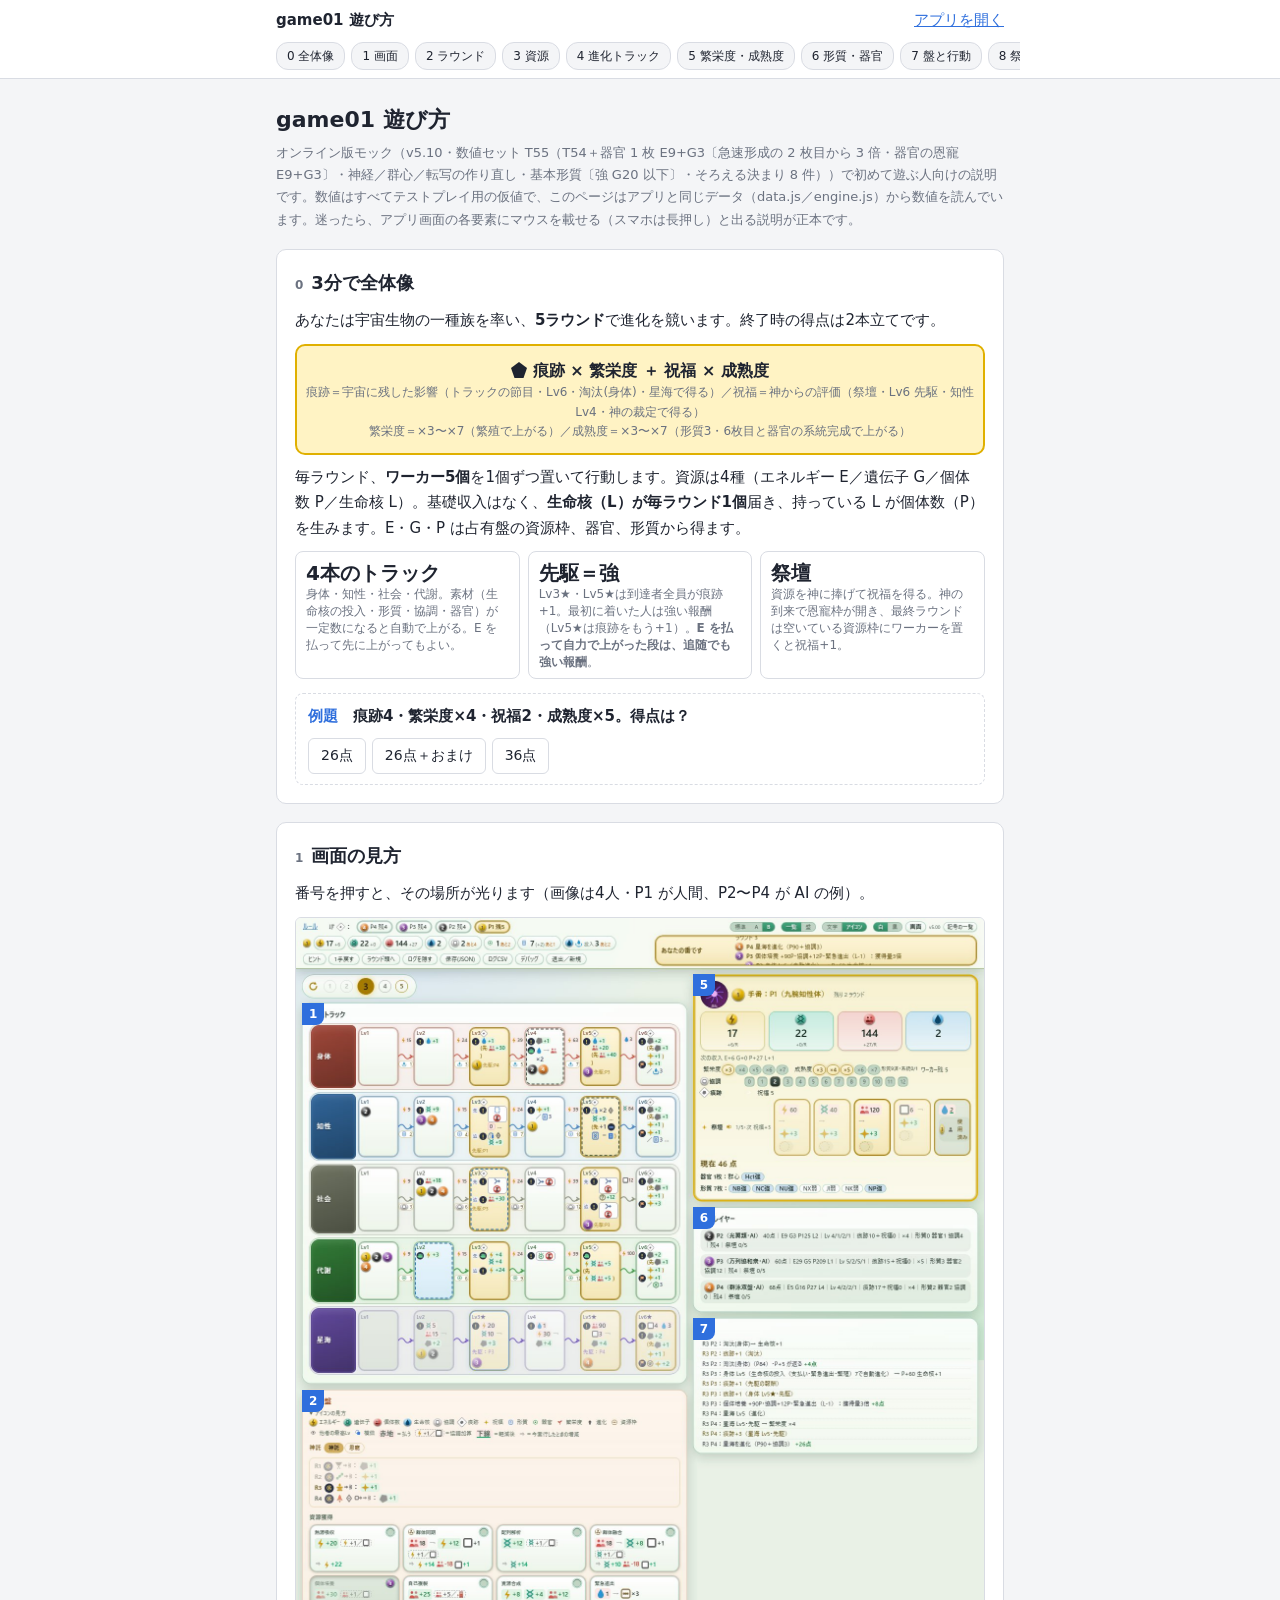
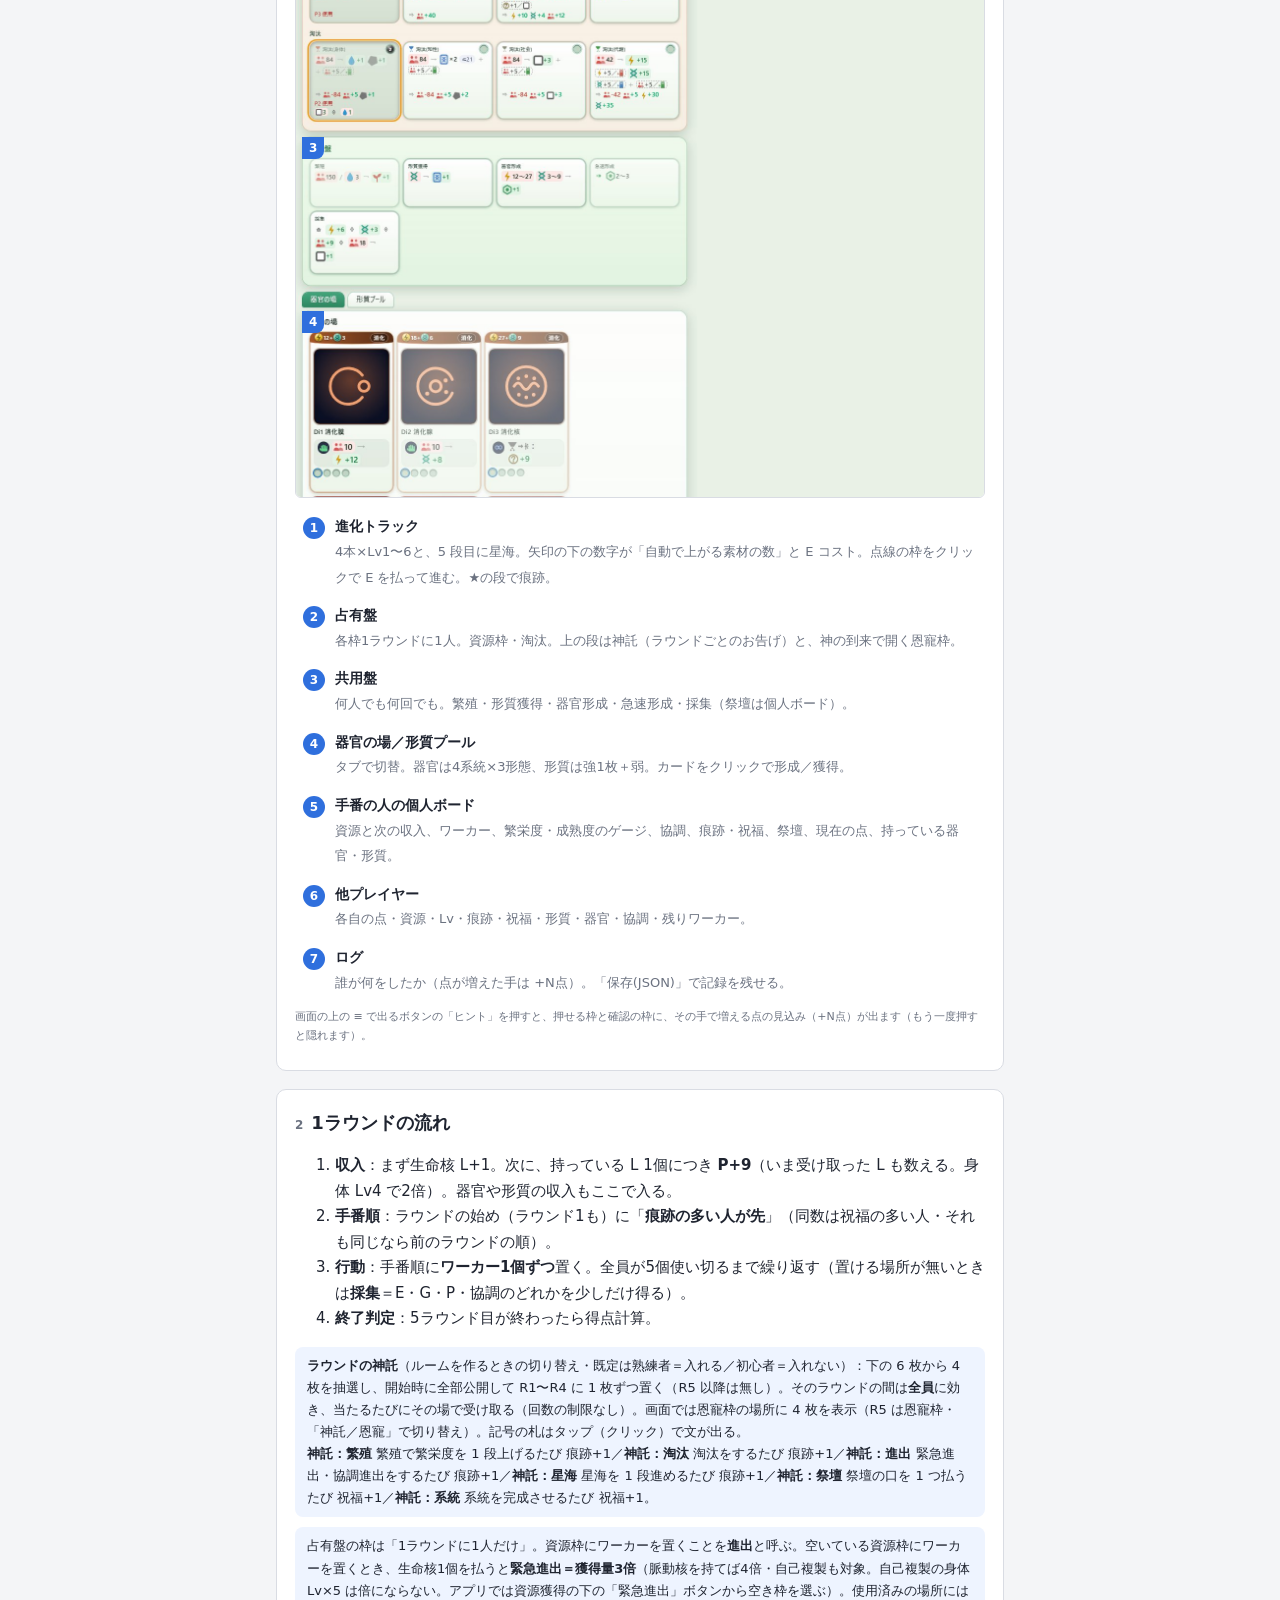
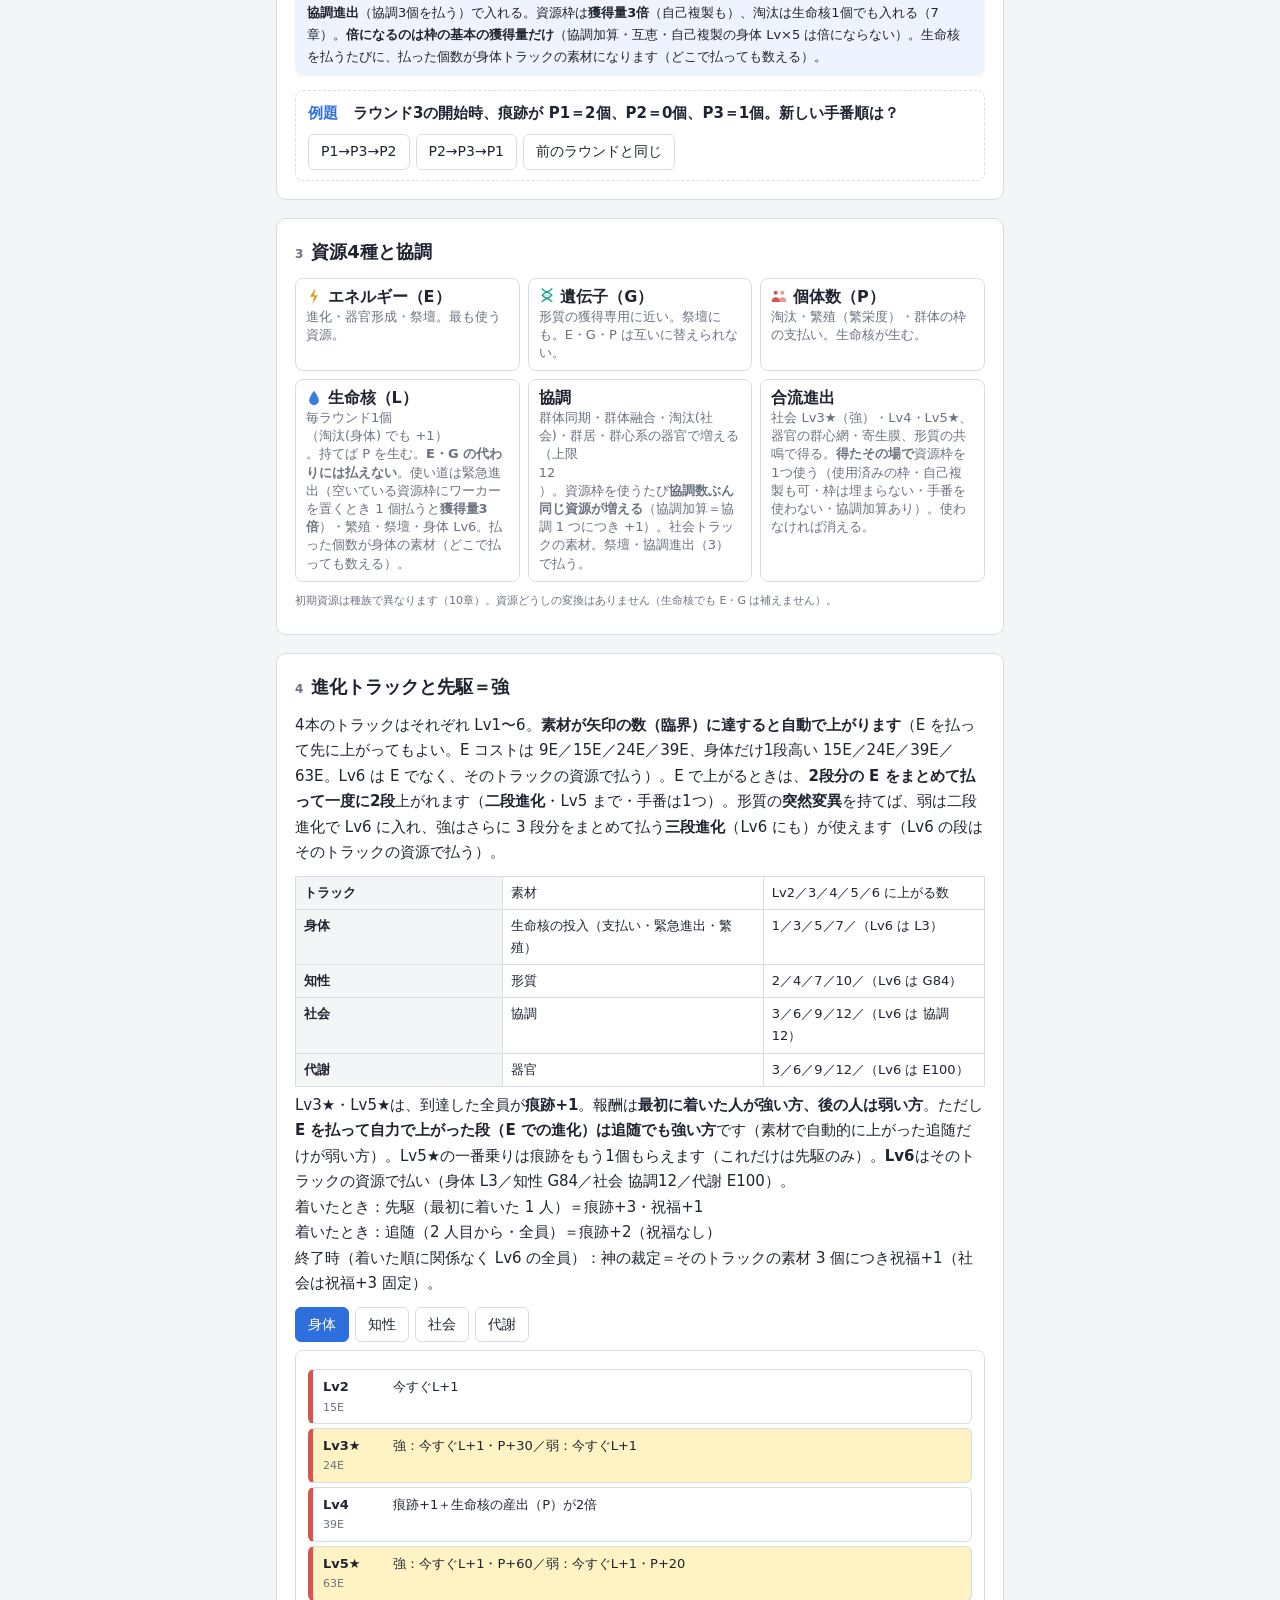
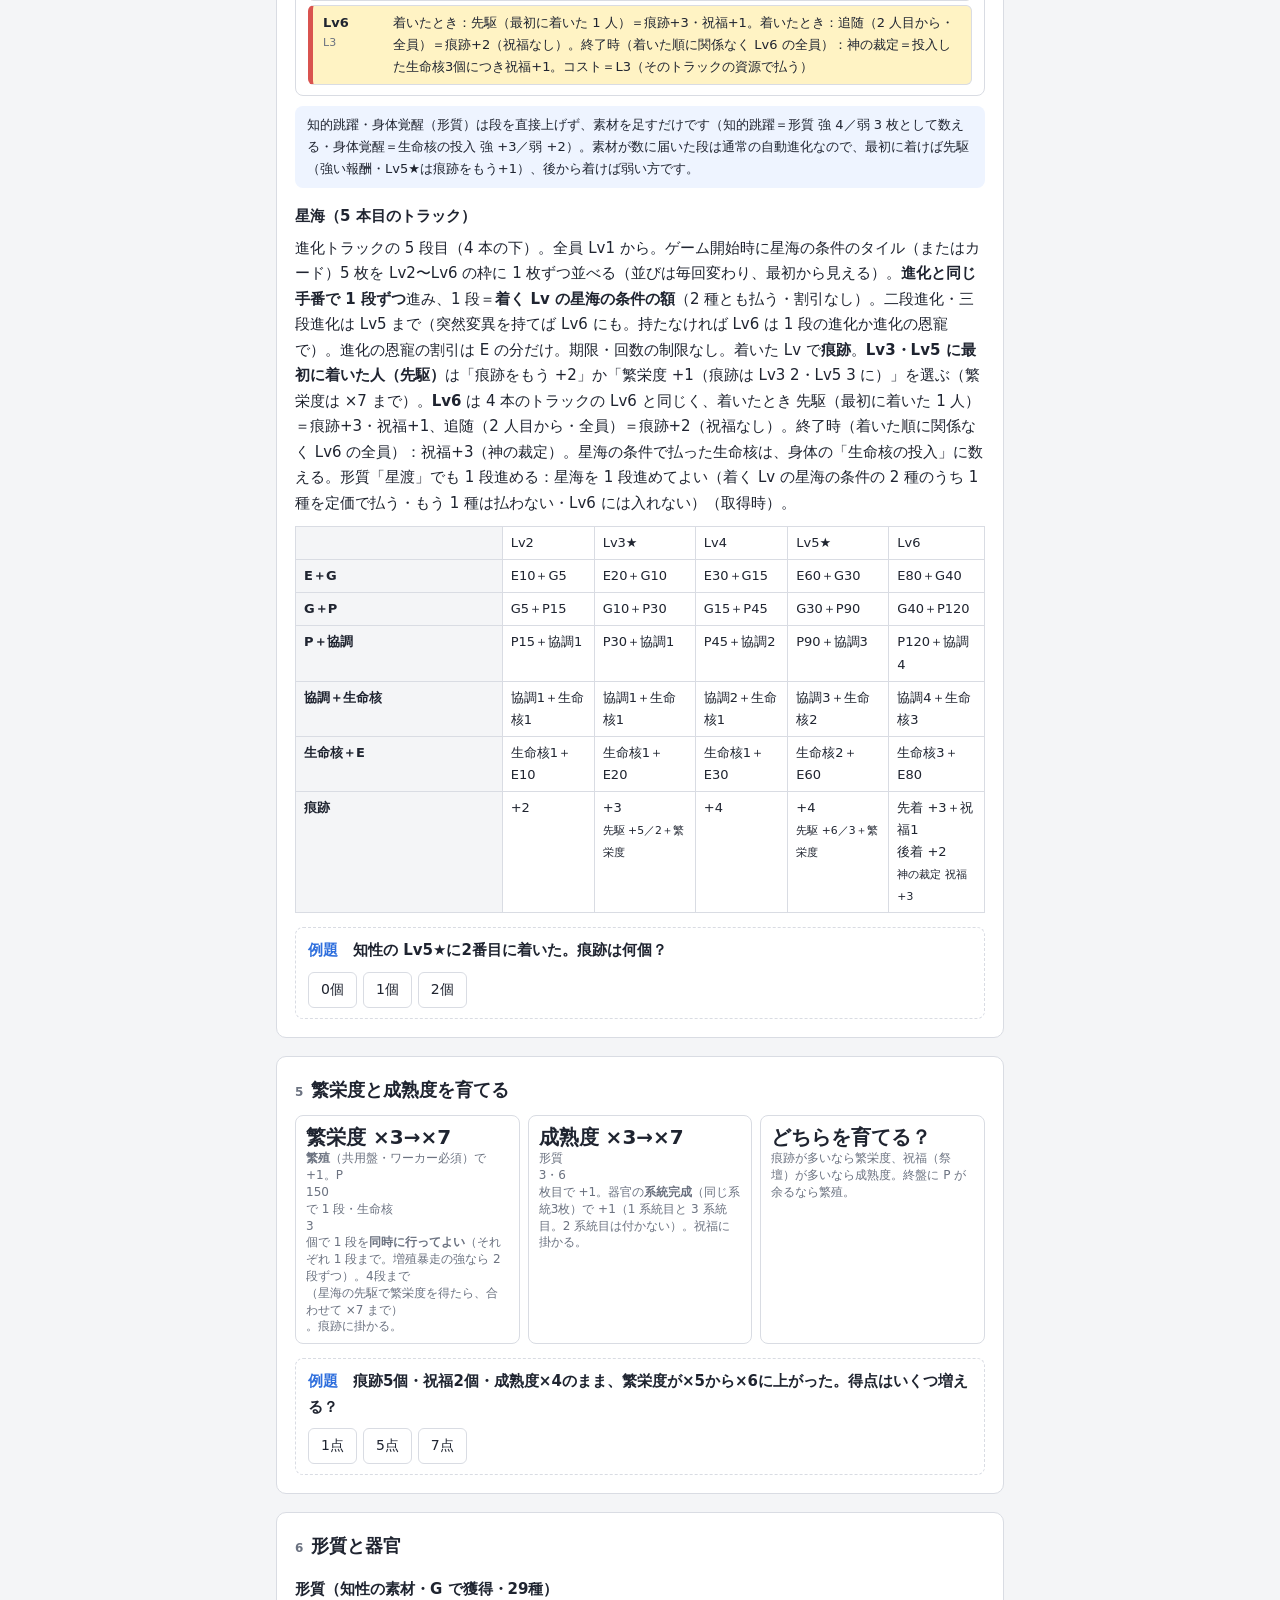
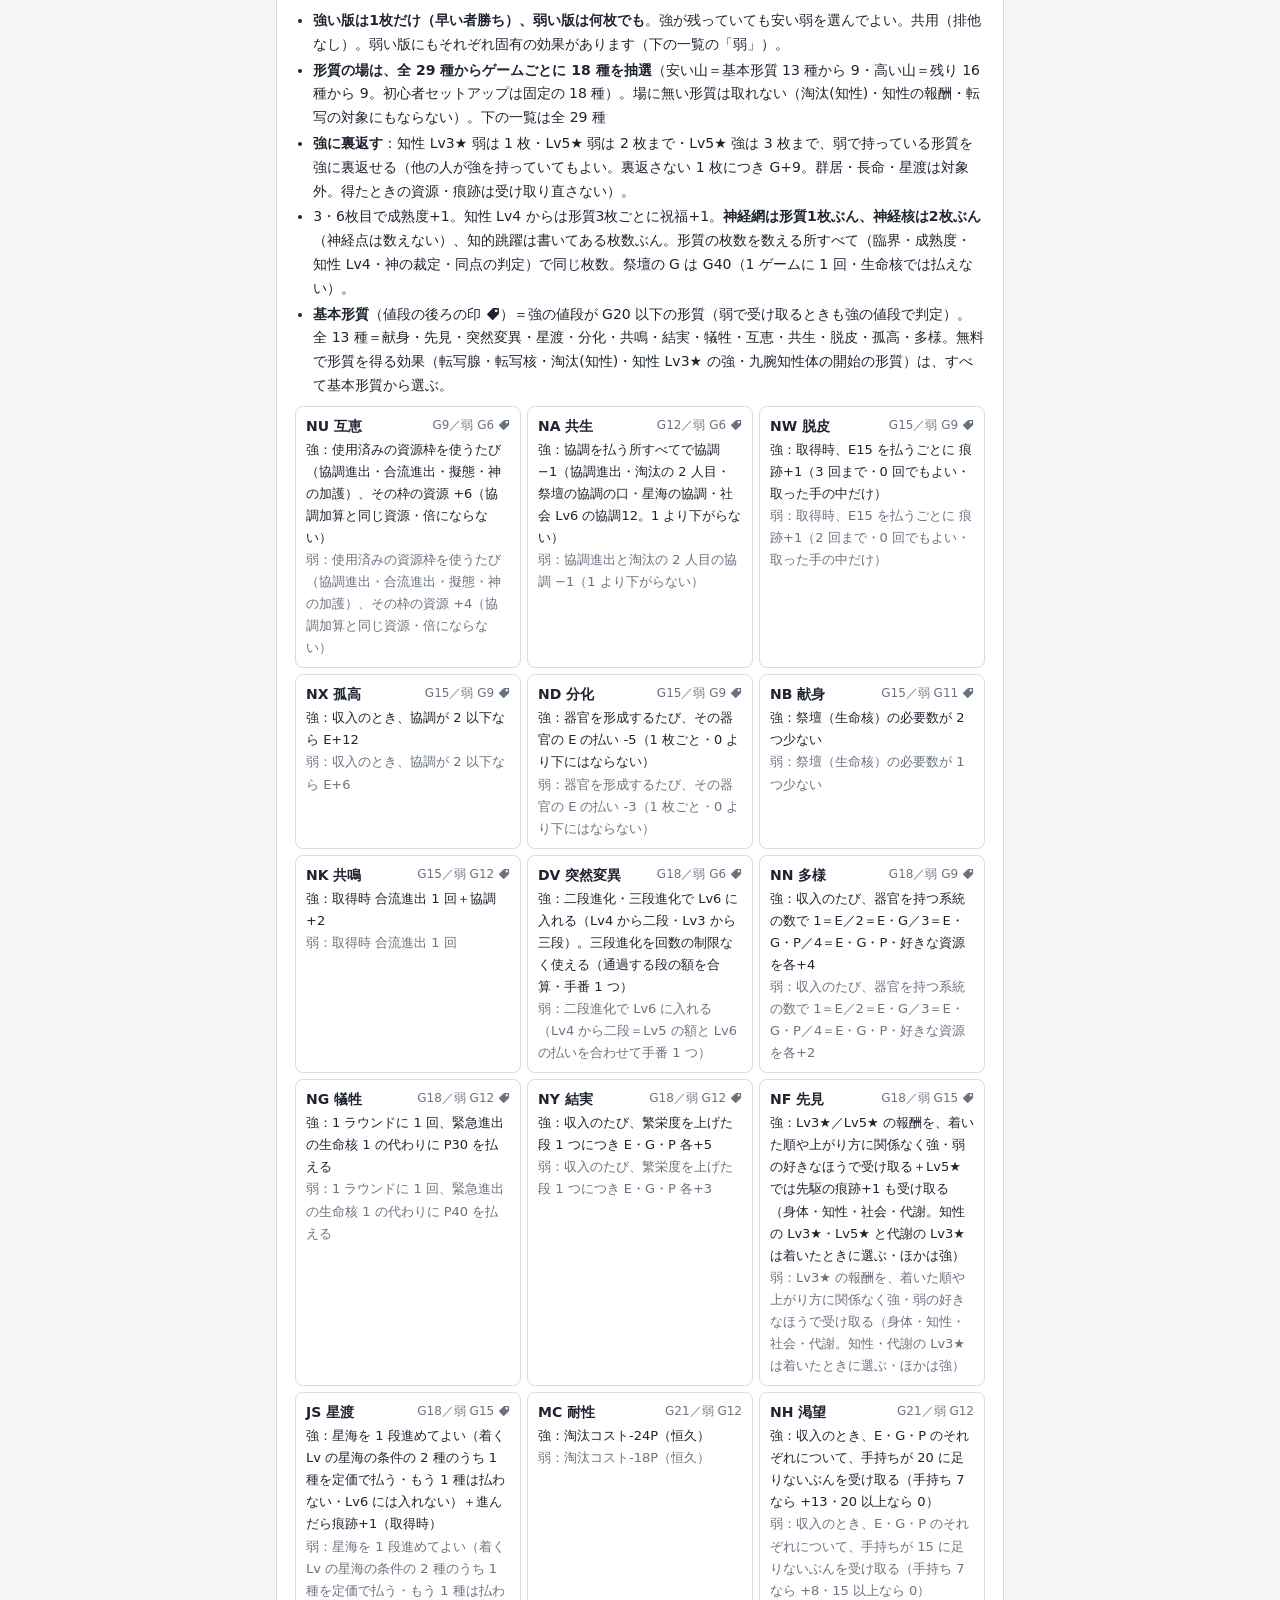
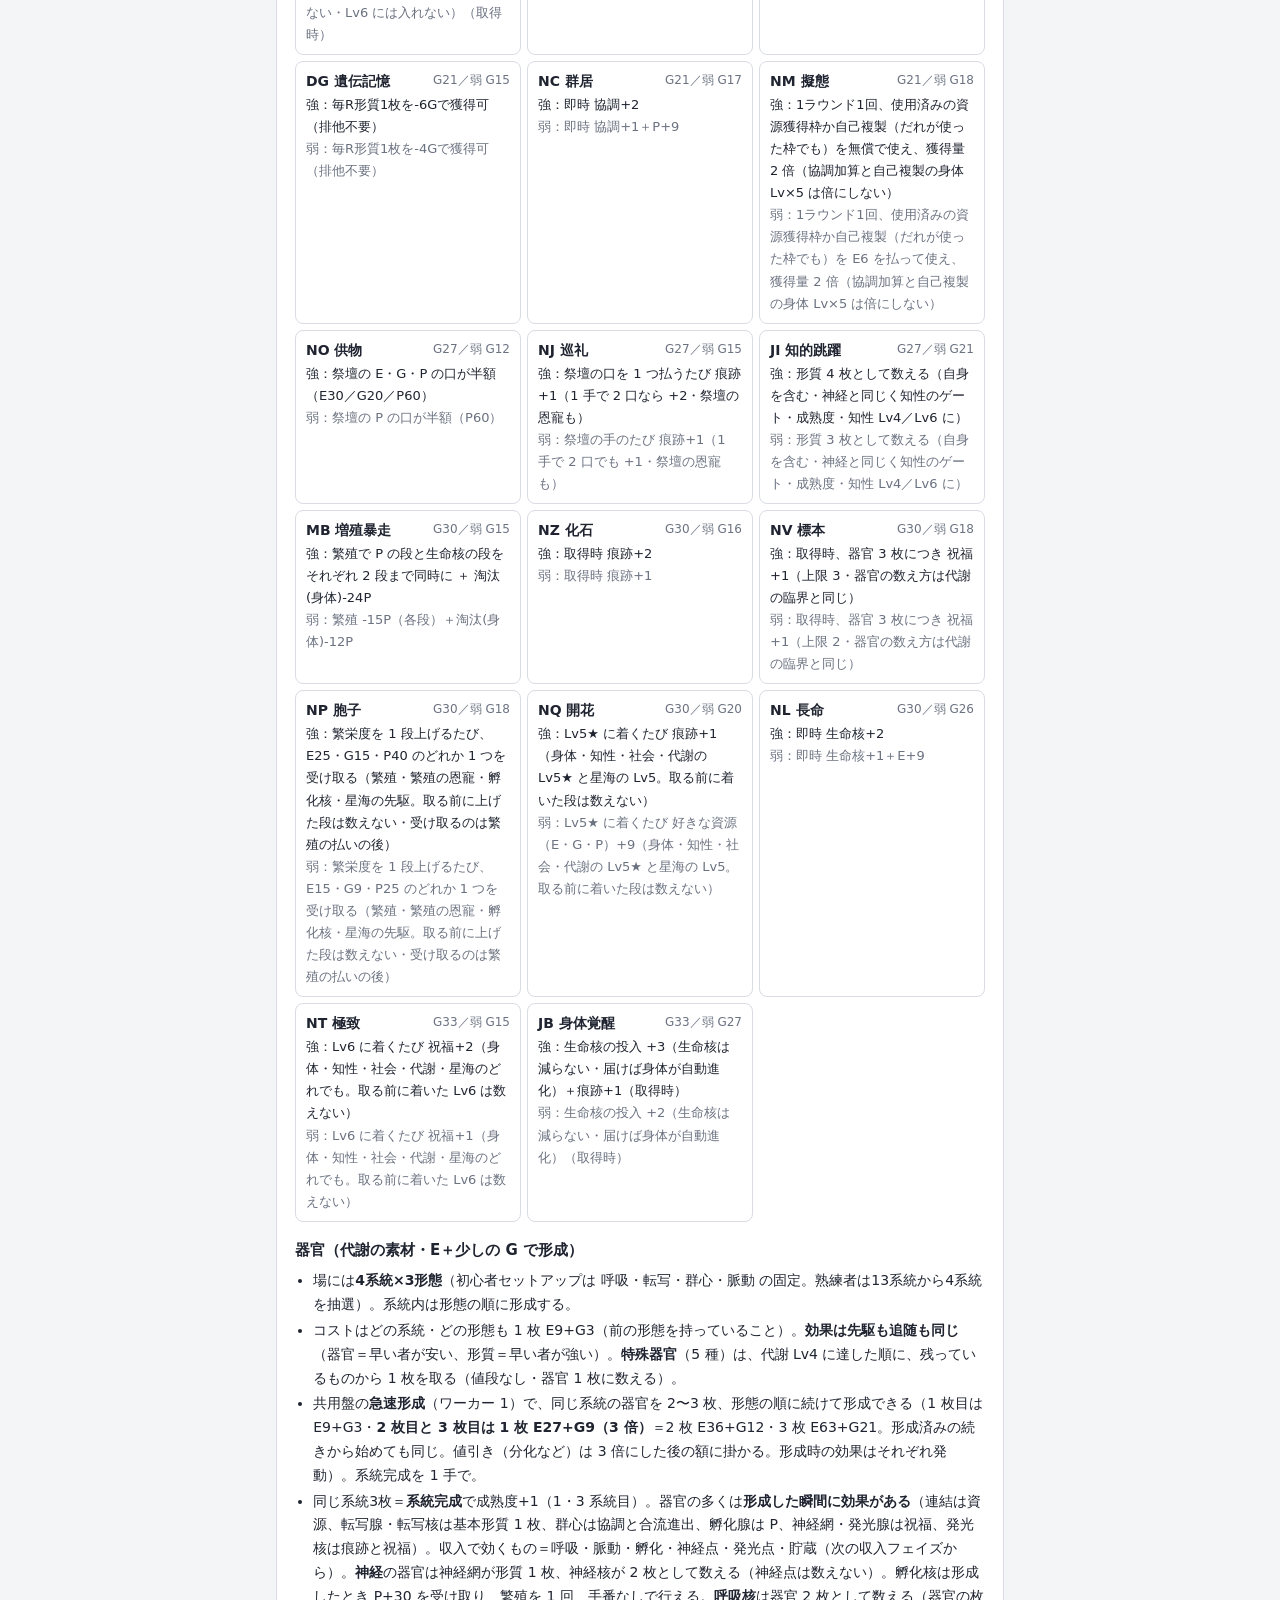
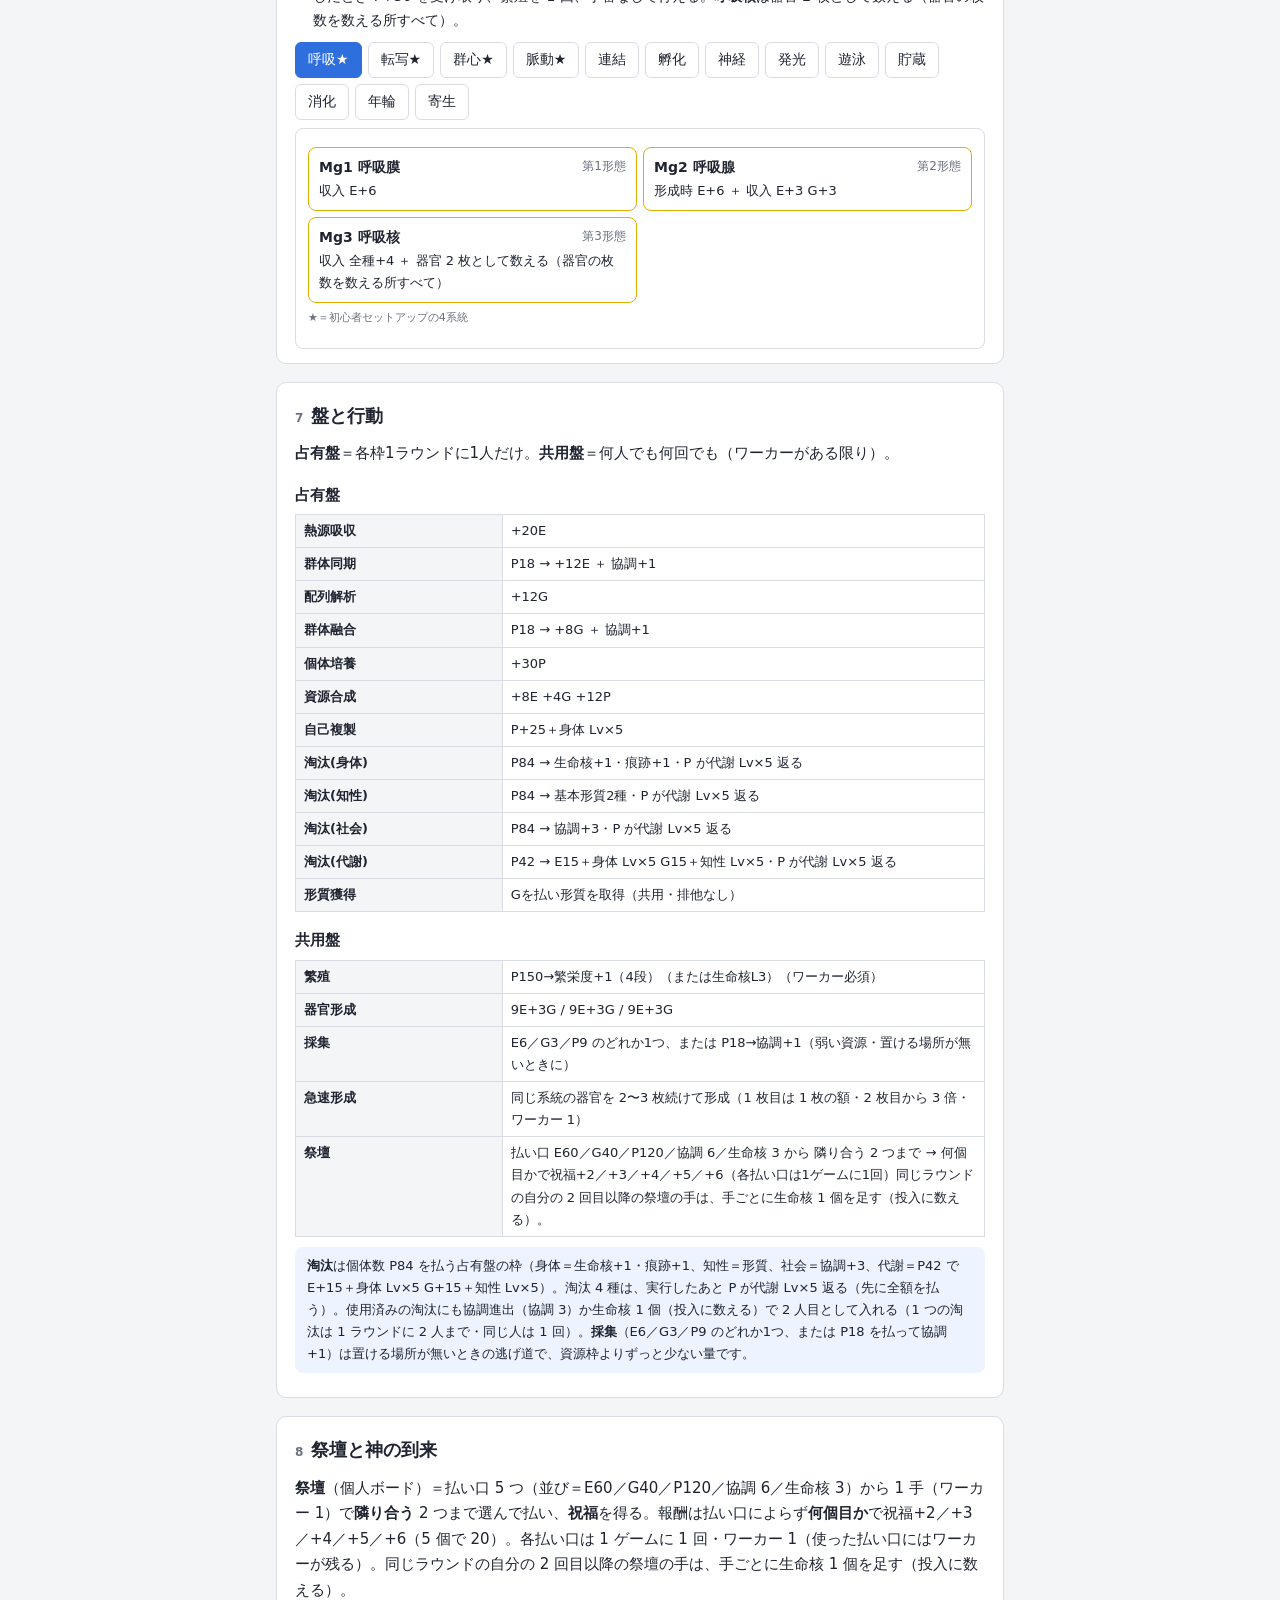
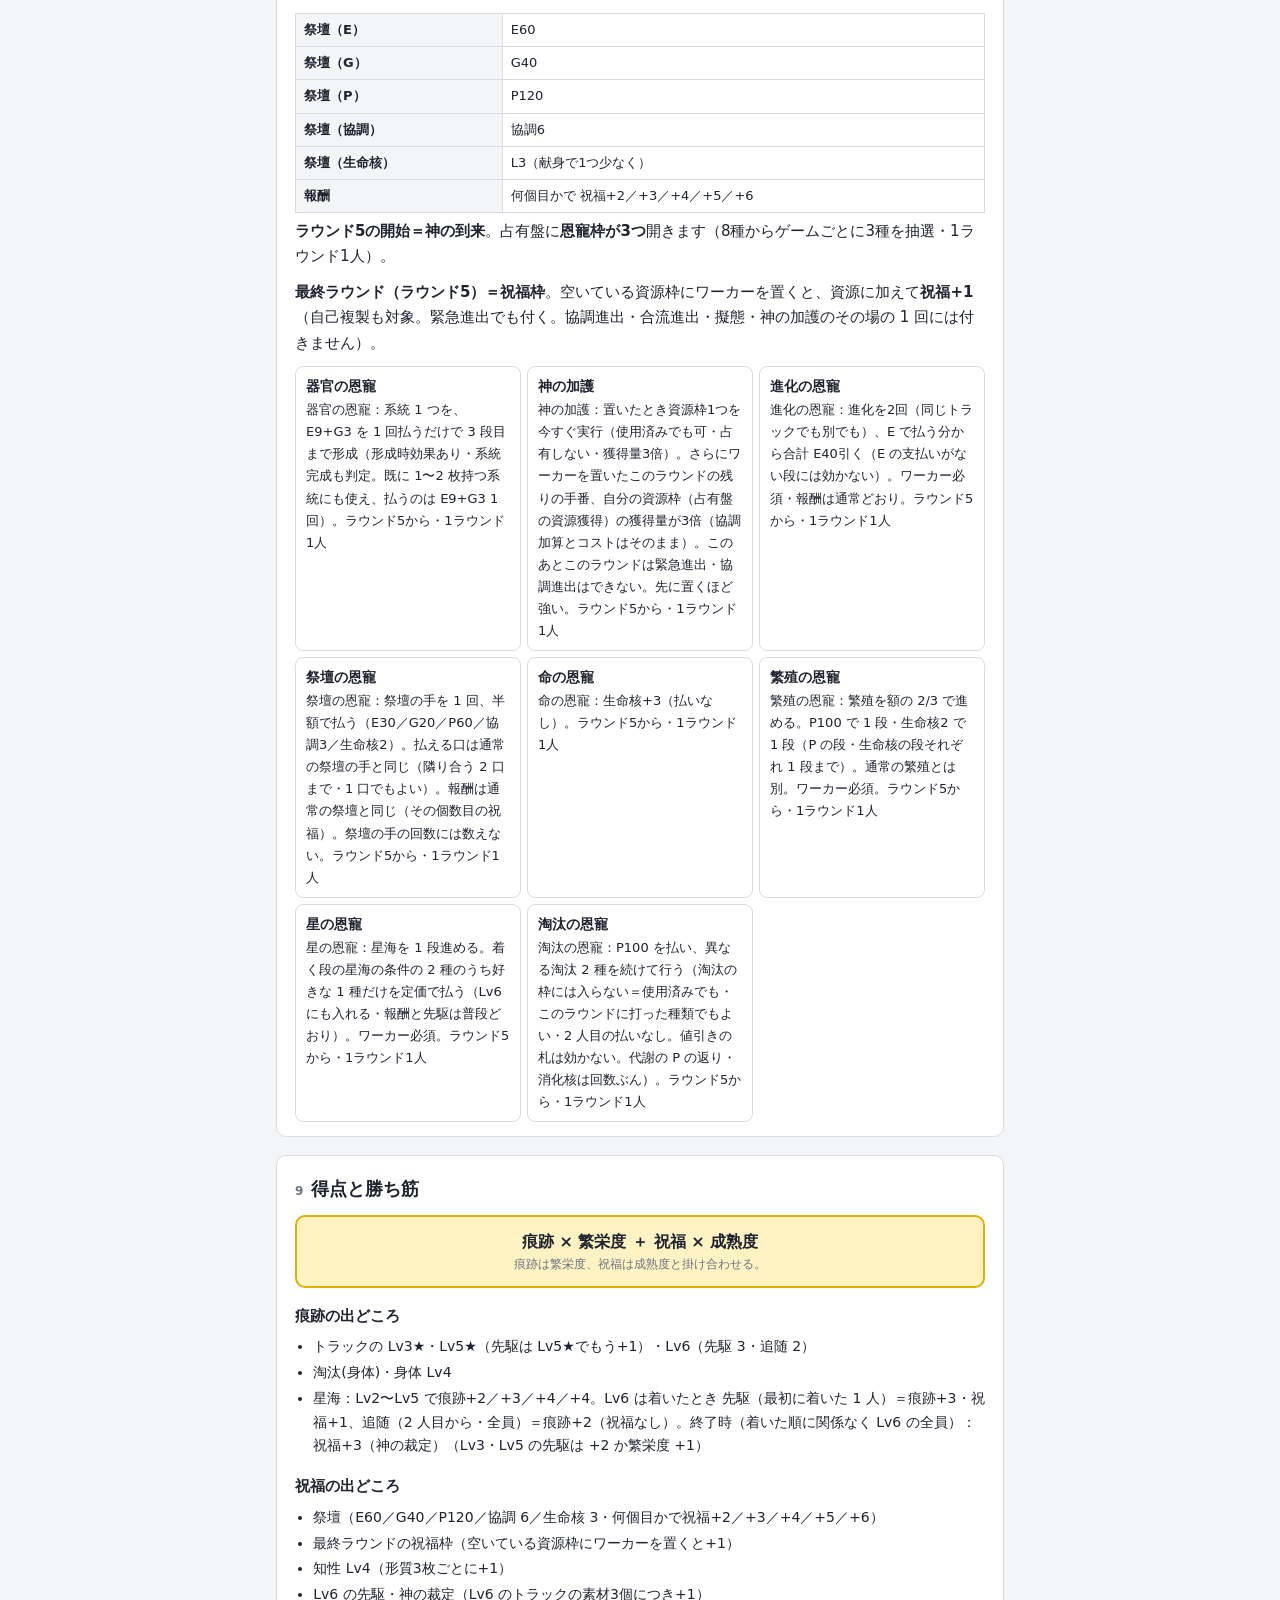
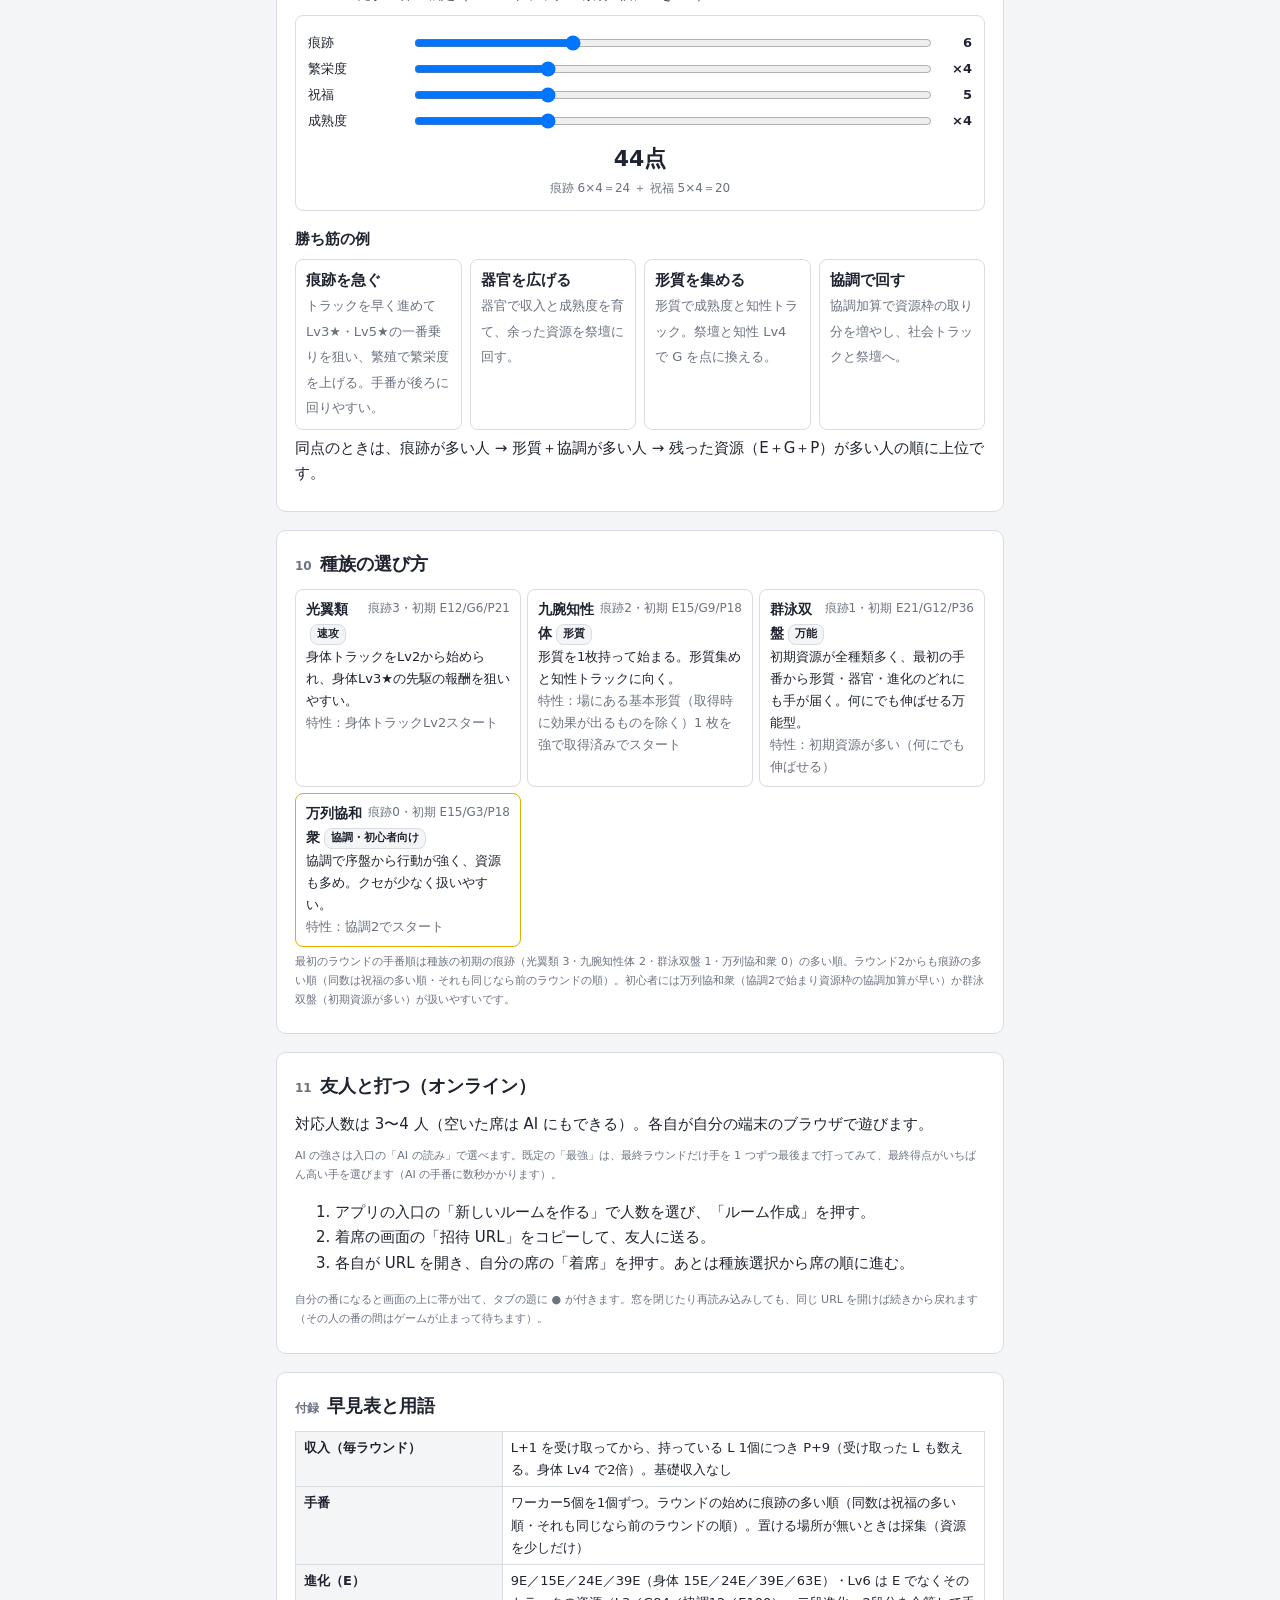
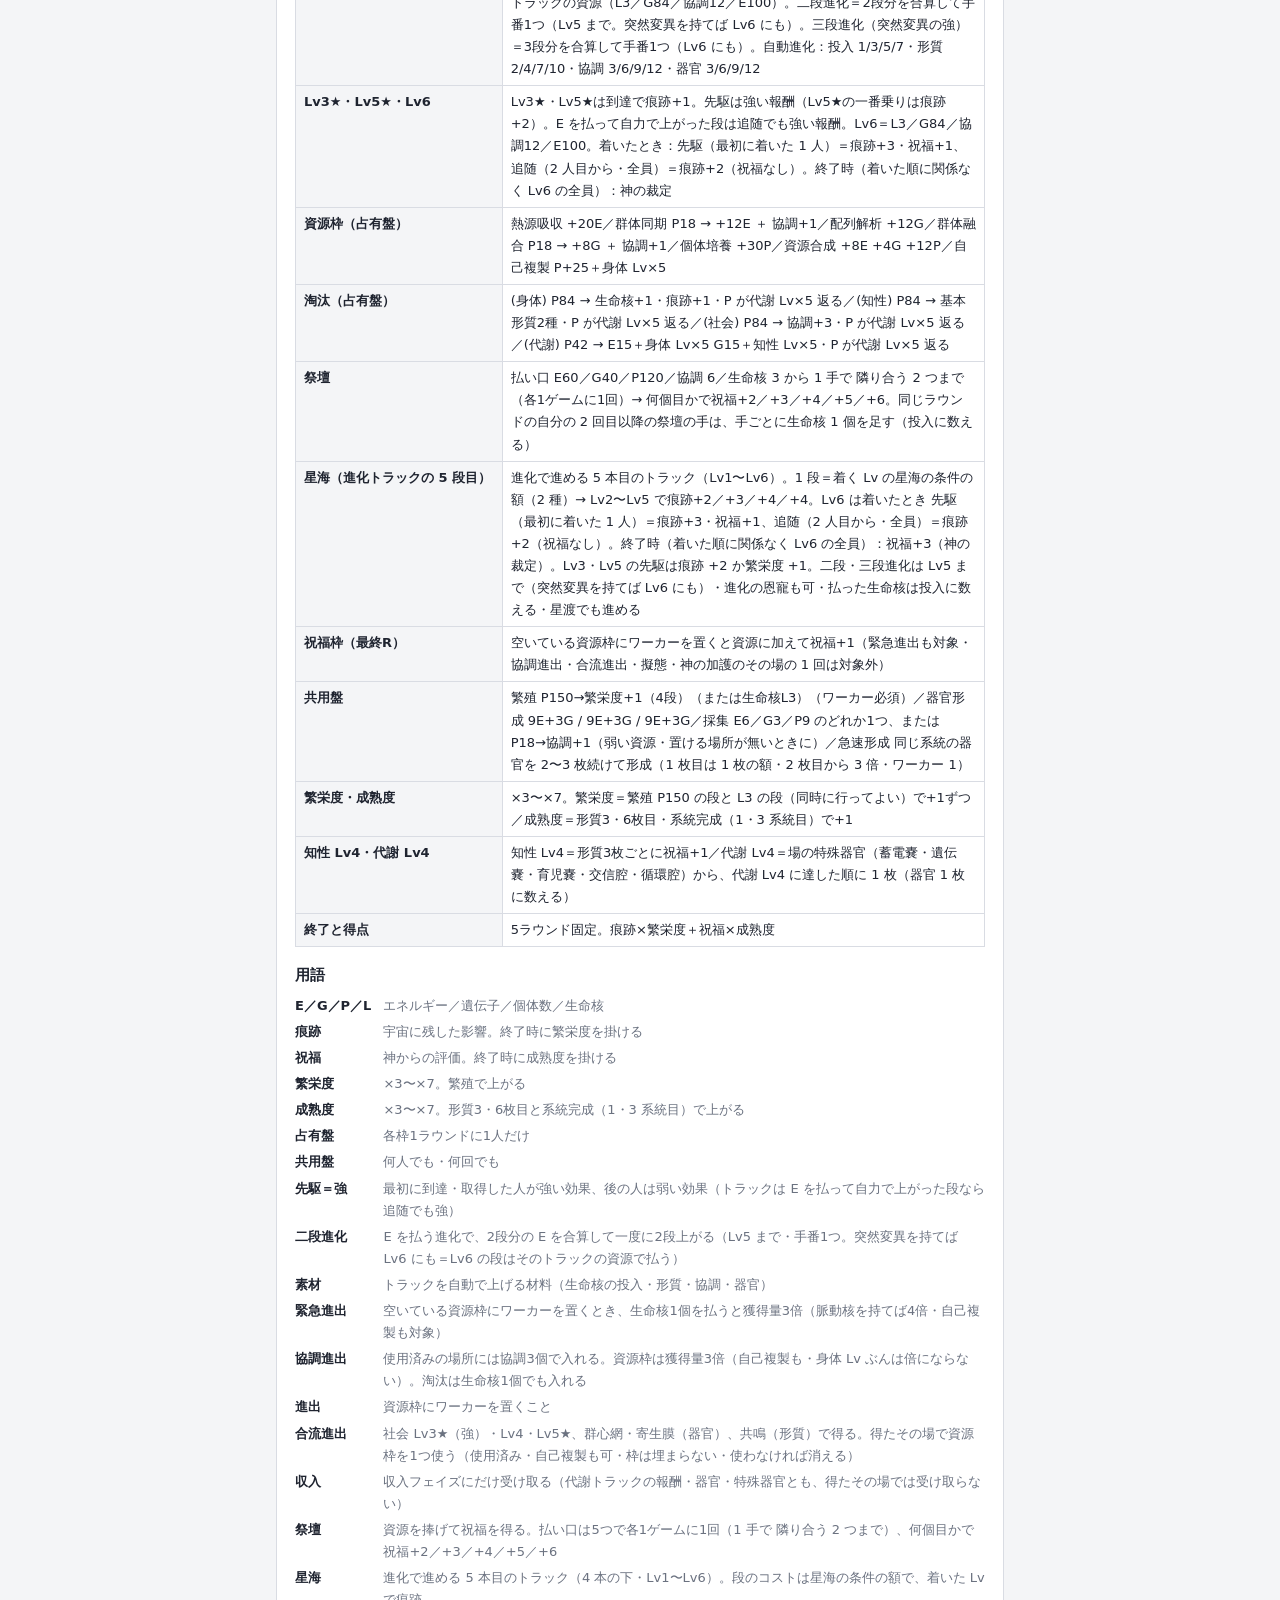
==== commit 8b971286: "deploy: game01 mock v5.10 (2026-11-29 03:30)" ====
--- a/guide/index.html
+++ b/guide/index.html
@@ -321,9 +321,9 @@
 </main>
 <footer>ルールの正本は design.md。数値はアプリと同じ data.js／engine.js（数値セット T55＝5ラウンド）から読み込んでいます。2026-11-17 改訂（記号：先駆の上乗せを「(先 …)」で同じ行に・手番なしはコマに赤い斜線・形質獲得は共用盤へ／T33＝T32＋身体 Lv2 の祭壇の解放を削る〔祭壇の生命核の口は最初から〕・自己複製 P+25＋身体 Lv×5〔倍率は 25 だけ〕・自己複製にも協調進出・協調加算の記号を［資源 +1／協調］に・協調の絵を白の塗りに／星海は進化トラックの 5 段目＝4 本の下に置く／T32＝T31−探索・復元＋恩寵枠の候補 6 種〔器官の恩寵・神の加護・進化の恩寵・祭壇の恩寵・命の恩寵・繁殖の恩寵〕から 3 つ・自己複製 P40〔払いなし・緊急進出の対象〕・特殊器官 蓄電嚢 E4／遺伝嚢 G3／育児嚢〔旧 貯蔵腔〕 P8・発光腺 祝福+2・発光核 痕跡+1＋祝福+2・付記〔細かい決まり〕／T31＝T30＋使用済みの淘汰に協調 3 か生命核 1 個で 2 人目として入れる・知性 Lv5★ 強の裏返しは 3 枚まで・祭壇は 1 手で 2 個まで〔同じラウンドの 2 回目以降の祭壇の手は生命核 1 個を足す〕／T30＝T29＋知性 Lv3★ 弱・Lv5★ 弱／強を「弱の形質を強に裏返す」能力に（Lv3★ 弱 1 枚・Lv5★ 弱 2 枚まで・裏返さない 1 枚につき G+9／Lv5★ 強 好きなだけ）・淘汰(代謝) E15＋身体 Lv×5／G15＋知性 Lv×5・淘汰 4 種のあと P が代謝 Lv×5 返る／T29＝T28＋祭壇 祝福 +2／+3／+4／+5／+6・星海の先駆 Lv3 痕跡 5／Lv5 6・代謝の素材 3／6／9／12（Lv3★ 強 E・G 収入 +4・Lv5★ +10／+5）・知性の素材 2／4／7／10・知的跳躍＝形質 4／3 枚として数える・身体覚醒＝生命核の投入 +3／+2・身体 Lv4 のまとめ払いの条件なし／T28＝T27＋群心網 形成時 協調+1・群体同期／融合で協調+1・星海で払った生命核を投入に数える／T27＝T26＋器官の系統「遊泳」・星渡〔着く Lv の条件の 2 種のうち 1 種を 1.5 倍払って +1 段〕・先駆を Lv3／Lv5 に／T26＝T25＋星海を Lv1〜Lv6〔Lv5／Lv6 の値上げ・Lv6 は 4 本の Lv6 と同じ先着／後着・神の裁定 祝福 +2〕・代謝 Lv6 E100・星渡／T25＝T24−試練＋星海〔進化で進める 5 本目のトラック・1 段＝着く段の星海の条件の額（2 種）・痕跡 +2／+3／+4／+4／+5・3／5 段目の先駆は痕跡 +1 か繁栄度 +1〕−器官の追随の代償／T24＝T23＋試練〔R1〜R5 に 1 種ずつ・いまのラウンドだけ・1 人 1 回・痕跡 +2／+2／+2／+3／+3〕／T23＝T22＋祭壇を払い口 5 つに〔E60／G40／P120／協調 6／生命核 3・各 1 ゲーム 1 回・何個目かで祝福 +2／+2／+3／+3／+4〕・旧の献上 3 種の廃止／T22＝T21＋生命核は E・G の代わりに払えない・身体 Lv3★ 強 L+1 P+30／弱 L+1・Lv5★ 強 L+1 P+60／弱 L+1 P+20・脈動点 収入 P+15・脈動腺 収入 P+25・脈動核 緊急進出 4 倍・身体 Lv6 L3・最果ての痕跡の廃止／T21＝T20＋献上（遺伝子）は生命核で払えない・Lv6 のコスト 知性 G84・代謝 E150／T20＝T19−収入を得たときの 1 回（代謝トラックの報酬・器官とも次の収入フェイズから）・★の段は素材で自動的に上がった追随なら弱い方（自力で払った段は追随でも強い方）・神経は神経点・神経網が形質 1 枚、神経核が 2 枚・身体 Lv6 のコスト L4／T19＝T18＋自由行動は合流進出（得たその場で使う・使用済みと自己複製も可）・代謝トラックと器官の収入は得たときにも 1 回・代謝 Lv5★ 全種+8／+4・呼吸核 全種+4・神経網／発光点 G+6・神経は形質 2 枚ぶん・資源枠 E20／G12／E12／G8／E8 G4 P12・Lv6 のコスト L5／G66／協調12／E120・Lv6 は先駆 痕跡+3＋祝福+1／追随 痕跡+2・知性の神の裁定は Lv4 のぶんを引かない／T18＝T17＋緊急進出は空き枠で生命核 1 個・獲得量 3 倍（使用済みの枠は協調進出だけ）・生命核→資源の廃止・連結は連結核＝完成した系統 1 つにつき+12・交信腔＝収入 協調+1・淘汰(代謝) E+20 G+20・社会 Lv6 の神の裁定＝祝福+3 固定／T17＝T16＋光翼の初期 P21・九腕の初期 E15／T16＝T15＋器官の定価 2 段目+E3・3 段目+E6 G3・特殊器官 2 枚の強化／T15＝T14＋器官の造り直し：1 枚ずつは差額払い・系統完成の成熟度は 1・3 系統目・代謝の臨界 2/4/6/8・代謝 Lv4 は特殊器官・器官の恩寵は第 1 形態の定価で第 3 形態まで・新系統 孵化／神経／発光・促進と形質 3 種〔共生・代替燃料・適応放散〕の廃止）。</footer>
 
-<script src="../app/js/icons.js?v=5.09"></script>
-<script src="../app/js/data.js?v=5.09"></script>
-<script src="../app/js/engine.js?v=5.09"></script>
+<script src="../app/js/icons.js?v=5.10"></script>
+<script src="../app/js/data.js?v=5.10"></script>
+<script src="../app/js/engine.js?v=5.10"></script>
 <script>
 (function () {
   'use strict';
